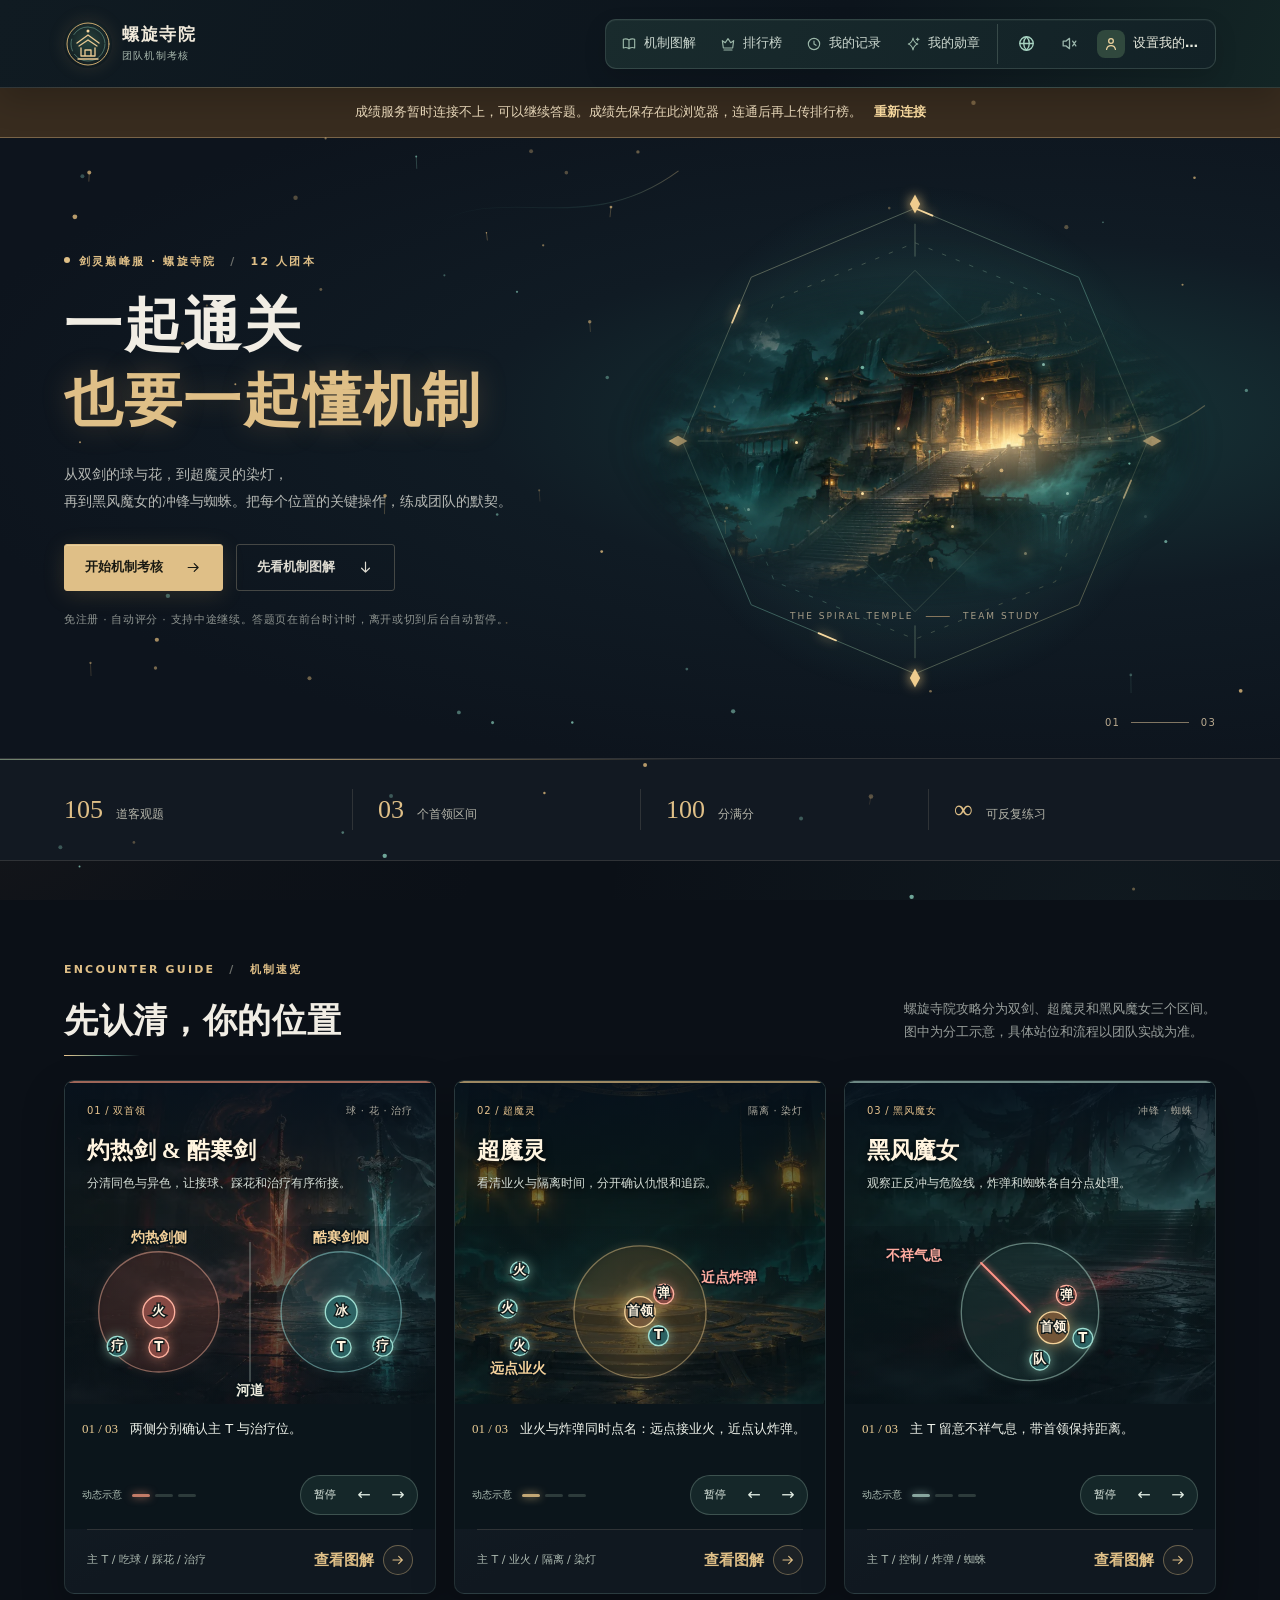
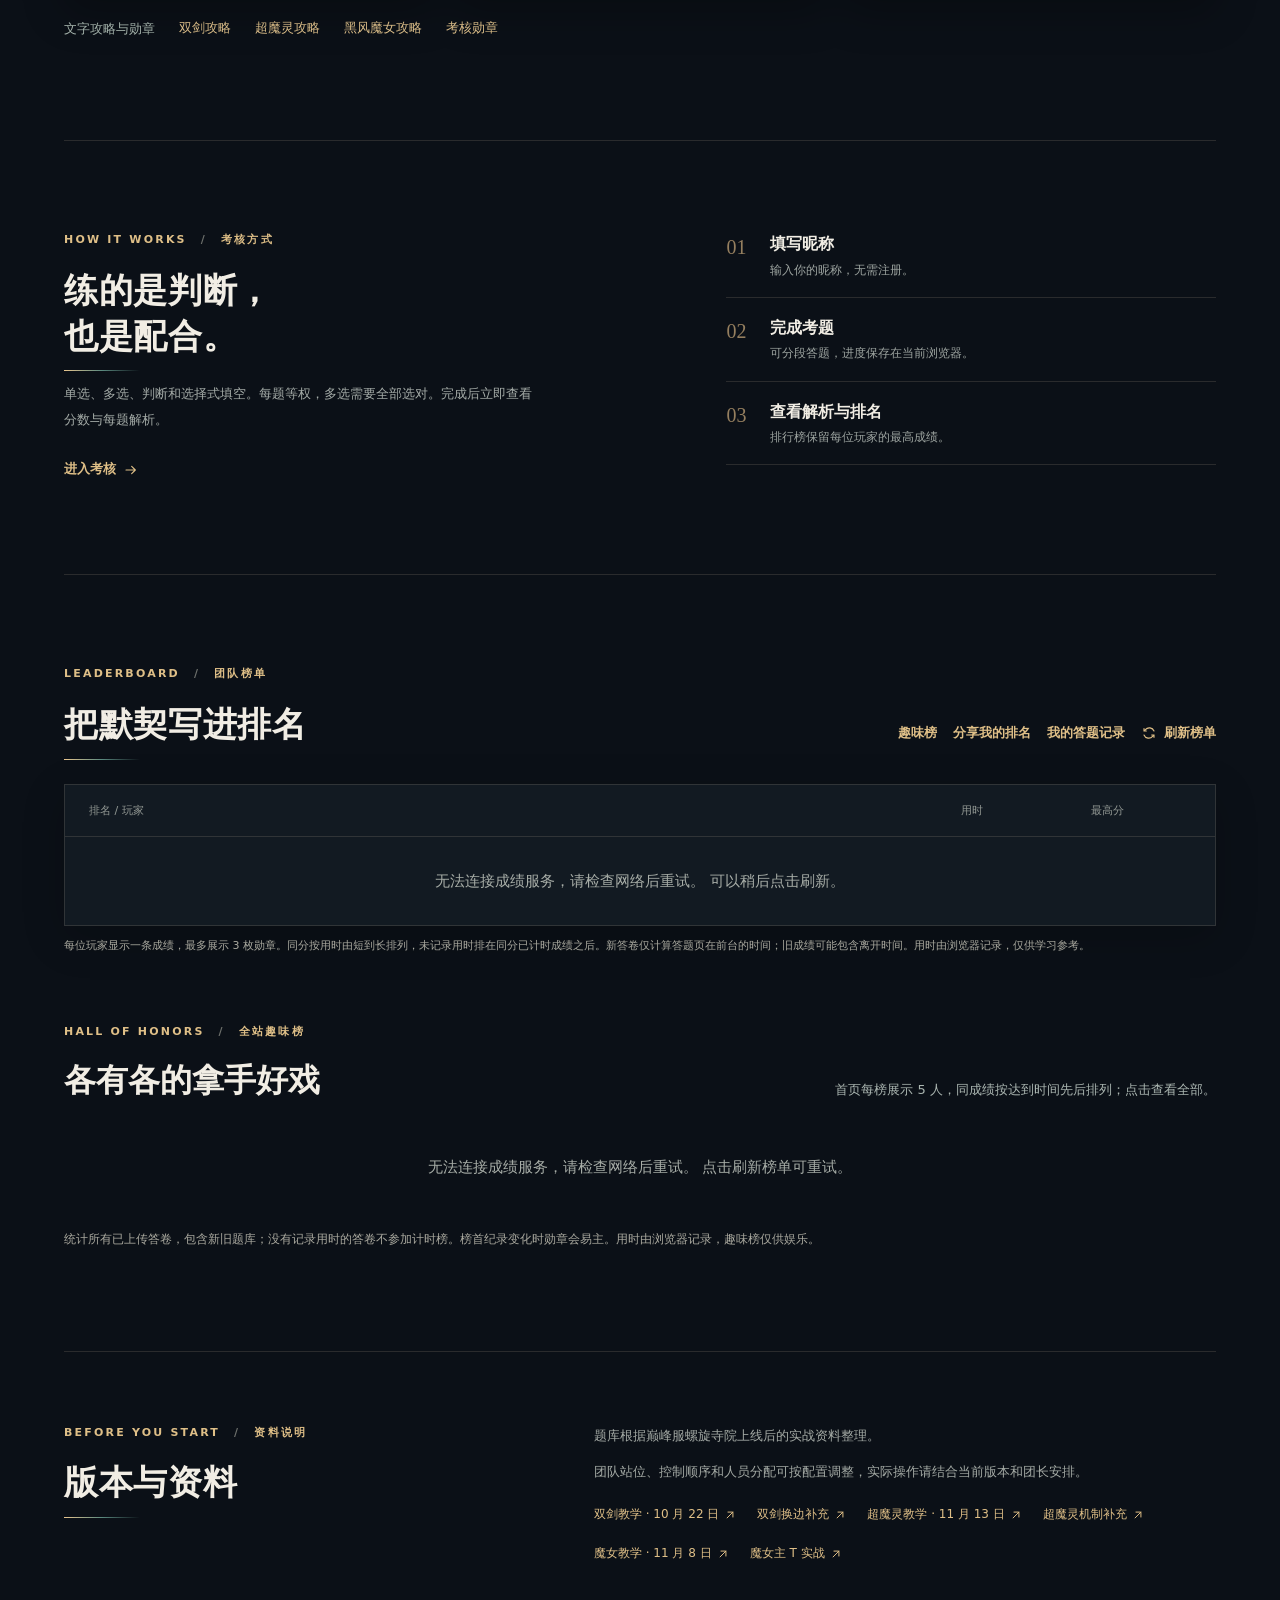
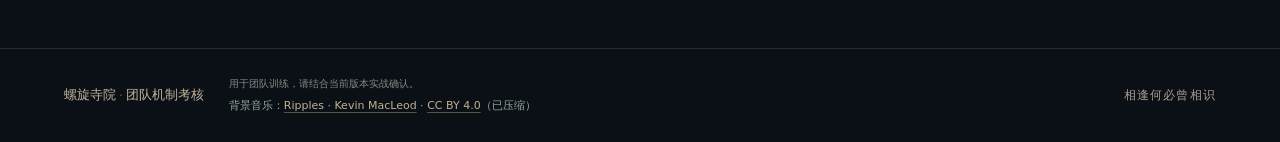
==== index.html @ 47faacf3 "Add protected admin dashboard" ====
<!doctype html>
<html lang="zh-CN">
<head>
  <meta charset="utf-8">
  <meta name="viewport" content="width=device-width, initial-scale=1">
  <meta name="description" content="剑灵巅峰服螺旋寺院攻略与机制考核：查看双剑、超魔灵和黑风魔女图解，练习团本机制并了解勋章。">
  <link rel="canonical" href="https://www.lysue.com/spiral-raid-quiz/">
  <meta property="og:type" content="website">
  <meta property="og:title" content="螺旋寺院攻略与机制考核 · 黑风魔女、超魔灵、双剑">
  <meta property="og:description" content="剑灵巅峰服螺旋寺院机制图解、考核练习、排行榜与勋章。">
  <meta property="og:url" content="https://www.lysue.com/spiral-raid-quiz/">
  <meta property="og:image" content="https://www.lysue.com/spiral-raid-quiz/assets/share-temple-v1.webp">
  <meta property="og:image:alt" content="螺旋寺院夜景">
  <meta name="twitter:card" content="summary_large_image">
  <meta name="theme-color" content="#0b1019">
  <link rel="icon" href="data:image/svg+xml,%3Csvg xmlns='http://www.w3.org/2000/svg' viewBox='0 0 64 64'%3E%3Ccircle cx='32' cy='32' r='30' fill='%230e1b21' stroke='%23d8b67b' stroke-width='2'/%3E%3Ccircle cx='32' cy='32' r='24' fill='none' stroke='%235f9d8d' stroke-width='1'/%3E%3Cpath d='M17 31 32 20 47 31M20 35 32 27 44 35M23 37v9h18v-9M29 46v-7h6v7M18 49h28' fill='none' stroke='%23f0d19a' stroke-width='2.5' stroke-linecap='round' stroke-linejoin='round'/%3E%3Ccircle cx='32' cy='15' r='2' fill='%23f0d19a'/%3E%3C/svg%3E">
  <title>螺旋寺院攻略与机制考核 · 黑风魔女、超魔灵、双剑</title>
  <script type="application/ld+json">{"@context":"https://schema.org","@type":"WebSite","name":"螺旋寺院机制考核","url":"https://www.lysue.com/spiral-raid-quiz/","inLanguage":"zh-CN","description":"剑灵巅峰服螺旋寺院机制图解、考核练习和勋章。"}</script>
  <style>:root{color-scheme:dark;--bg:#0b1017;--panel:#151c24;--panel2:#1a222b;--line:rgba(229,214,181,.14);--gold:#dfbf87;--gold-deep:#bd9762;--text:#f1ede4;--muted:#aaa99f;--teal:#91c6bd;--red:#db8d80;--serif:"Noto Serif SC","Songti SC","SimSun",serif;--sans:system-ui,-apple-system,"Microsoft YaHei",sans-serif}
*{box-sizing:border-box}html{scroll-behavior:smooth}body{margin:0;background:var(--bg);font-family:var(--sans);color:var(--text);line-height:1.6;font-size:15px}body:has(dialog[open]){overflow:hidden}button,input,textarea{font:inherit}button{cursor:pointer}a{color:inherit;text-decoration:none}button:focus-visible,a:focus-visible,input:focus-visible,textarea:focus-visible,summary:focus-visible{outline:2px solid #f4cf8e;outline-offset:4px}.hidden,[hidden]{display:none!important}.site-shell{max-width:1920px;margin:auto}.topbar{height:84px;display:flex;align-items:center;gap:48px;padding:0 max(5.5vw,28px);border-bottom:1px solid var(--line);position:relative;z-index:2;background:#0d131b}.brand{display:inline-flex;align-items:center;gap:12px;white-space:nowrap}.brand-mark{width:39px;height:39px;border:1px solid #b99b68;border-radius:50%;display:grid;place-items:center;font-family:var(--serif);font-size:19px;color:var(--gold)}.brand strong,.brand small{display:block;line-height:1.35}.brand strong{font-family:var(--serif);font-size:15px;letter-spacing:.1em}.brand small{font-size:10px;color:var(--muted);letter-spacing:.14em}.nav-links{display:flex;gap:34px;align-items:center;margin-left:auto;font-size:13px;color:#c4c2b8}.nav-links a,.nav-links button{border:0;background:transparent;color:inherit;padding:8px 0}.nav-links a:hover,.nav-links button:hover{color:var(--gold)}.profile-trigger{border:1px solid var(--line);background:#161d25;color:#e9dfcc;border-radius:3px;padding:8px 13px;display:flex;gap:11px;align-items:center;font-size:12px;white-space:nowrap}
.avatar {
  flex: 0 0 26px;
  height: 26px;
  border-radius: 50%;
  background: #3b372e;
  color: #edd5aa;
  display: grid;
  place-items: center;
}
.hero{min-height:560px;position:relative;overflow:hidden;display:grid;grid-template-columns:1fr 1fr;align-items:center;padding:72px max(8vw,45px) 84px;background:radial-gradient(ellipse at 78% 35%,#222b30 0,transparent 43%),linear-gradient(135deg,#111923,#0c1219 70%)}.hero:before,.hero:after{content:"";position:absolute;border:1px solid rgba(226,195,145,.065);border-radius:50%;width:700px;height:700px;right:-250px;top:-320px;pointer-events:none}.hero:after{width:760px;height:760px;right:-280px;top:-350px}.hero-copy{position:relative;z-index:1;max-width:650px}.eyebrow{margin:0 0 19px;font-size:11px;letter-spacing:.2em;color:var(--gold);font-weight:700}.dot{display:inline-block;width:6px;height:6px;border-radius:50%;background:var(--gold);margin-right:9px;vertical-align:2px}.slash{color:#6d706c;padding:0 8px}.hero h1{font-family:var(--serif);font-weight:600;line-height:1.28;letter-spacing:.03em;font-size:clamp(40px,4.2vw,66px);margin:0 0 23px}.hero h1 em{font-style:normal;color:var(--gold)}.hero-description{color:#b5b8b4;line-height:1.95;font-size:14px;margin:0}.hero-actions,.result-actions{display:flex;align-items:center;gap:13px;margin-top:29px;flex-wrap:wrap}.btn{border-radius:3px;min-height:47px;padding:0 20px;display:inline-flex;align-items:center;justify-content:center;gap:22px;font-weight:650;font-size:13px;border:1px solid transparent;transition:transform .18s,background .18s,border-color .18s}.btn:hover{transform:translateY(-2px)}.btn-primary{background:var(--gold);color:#191912;border-color:var(--gold)}.btn-primary:hover{background:#edd1a0}.btn-secondary{color:var(--gold);background:#262820;border:1px solid rgba(223,191,135,.38)}.btn-ghost{color:#dedbd1;background:transparent;border:1px solid rgba(229,214,181,.25)}.btn-ghost:hover{border-color:var(--gold)}.hero-note{color:#8d938f;font-size:11px;letter-spacing:.06em;margin:20px 0 0}.hero-art{position:relative;justify-self:center;width:min(100%,520px);z-index:1}.hero-art svg{width:100%;height:auto;display:block}.art-caption{position:absolute;bottom:4%;left:14%;font-size:9px;letter-spacing:.22em;color:#a59c87}.art-caption i{display:inline-block;width:24px;border-top:1px solid #86765d;vertical-align:middle;margin:0 8px}.hero-index{position:absolute;bottom:27px;right:max(8vw,45px);font-size:10px;color:#baaa90;letter-spacing:.12em}.hero-index span{display:inline-block;width:58px;border-top:1px solid #817663;margin:0 7px 3px}.overview{display:grid;grid-template-columns:repeat(4,1fr);padding:30px max(8vw,45px);border-block:1px solid var(--line);background:#121922}.overview>div{display:flex;gap:13px;align-items:baseline;padding:0 25px;border-left:1px solid var(--line)}.overview>div:first-child{border:0;padding-left:0}.overview strong{font-family:Georgia,serif;color:var(--gold);font-size:26px;font-weight:400}.overview span{font-size:12px;color:#b4b4a9}.section{padding:100px max(8vw,45px);max-width:1650px;margin:auto}.section-heading{display:flex;justify-content:space-between;align-items:end;gap:25px;margin-bottom:36px}.section-heading h2,.how-copy h2,.sources-section h2,.review-head h2{font:600 clamp(28px,2.8vw,41px)/1.35 var(--serif);margin:0;letter-spacing:.02em}.section-heading>p{color:#999f9c;font-size:13px;line-height:1.8;margin:0}.guide-grid{display:grid;grid-template-columns:repeat(3,minmax(0,1fr));gap:16px}.guide-card{border:1px solid var(--line);background:linear-gradient(145deg,#1a232b,#111820);padding:22px 23px 0;position:relative;overflow:hidden}.guide-card:before{content:"";position:absolute;top:0;left:0;right:0;height:2px;background:var(--accent,#bd9970);opacity:.8}.twins{--accent:#c27b67}.spirit{--accent:#c2a775}.witch{--accent:#88a69e}.card-top{display:flex;justify-content:space-between;font-size:10px;letter-spacing:.08em;color:#aba99e}.guide-card h3{font:600 23px/1.35 var(--serif);margin:22px 0 10px}.guide-card p{color:#a8aeaa;font-size:12px;margin:0;min-height:40px;line-height:1.75}.diagram{width:100%;height:auto;margin:12px 0 0;display:block}.card-footer{border-top:1px solid var(--line);padding:14px 0;display:flex;justify-content:space-between;color:#bcb8aa;font-size:11px}.card-footer span:last-child{color:var(--gold);font-size:15px}.how-section{border-top:1px solid var(--line);display:grid;grid-template-columns:1fr 1fr;gap:15%;padding-top:90px;padding-bottom:90px}.how-copy>p:not(.eyebrow){color:#a4aba7;font-size:13px;line-height:2;max-width:470px;margin:22px 0}.text-action,.link-button,.back-button{background:transparent;border:0;padding:4px 0;color:var(--gold);font-size:13px;font-weight:600}.text-action span{padding-left:16px}.steps>div{display:flex;gap:24px;padding:17px 0;border-bottom:1px solid var(--line)}.steps>div:first-child{padding-top:0}.steps>div>span{font-family:Georgia,serif;font-size:20px;color:#957f5f}.steps strong{font-family:var(--serif);font-size:16px}.steps p{margin:4px 0 0;color:#9da4a0;font-size:12px}.ranking-section{border-top:1px solid var(--line);padding-top:90px}.leaderboard-wrap{border:1px solid var(--line);background:#121a22}.leaderboard-header,.ranking-row{display:grid;grid-template-columns:minmax(0,1fr) 110px 105px 100px;align-items:center;gap:15px;padding:17px 24px}.leaderboard-header{font-size:11px;color:#939994;border-bottom:1px solid var(--line)}.ranking-row{border-bottom:1px solid rgba(229,214,181,.07);font-size:13px}.ranking-row:last-child{border:0}.ranking-player{min-width:0;display:flex;align-items:center;gap:14px}.rank-number{font:18px Georgia,serif;color:var(--gold);width:26px}.player-text{min-width:0}.player-text strong,.player-text small{display:block;white-space:nowrap;overflow:hidden;text-overflow:ellipsis}.player-text small{color:#8f9692;font-size:11px}.ranking-score{font:20px Georgia,serif;color:var(--gold)}.ranking-foot{font-size:11px}.empty-state{color:#a7ada7;text-align:center;padding:32px 20px;margin:0}.muted{color:var(--muted)}.small{font-size:11px}.sources-section{display:grid;grid-template-columns:1fr 1.5fr;gap:10%;border-top:1px solid var(--line);padding-top:72px;padding-bottom:85px}.sources-section p:not(.eyebrow){color:#a4aaa5;font-size:12px;line-height:1.9;margin:0 0 12px}.source-links{display:flex;gap:20px;flex-wrap:wrap;color:var(--gold);font-size:12px;margin-top:20px}.source-links a:hover{text-decoration:underline}footer{border-top:1px solid var(--line);padding:27px max(8vw,45px);display:flex;align-items:center;gap:25px;color:#818a85;font-size:10px}footer p{margin:0}footer>span{margin-left:auto;letter-spacing:.15em}.footer-brand{font-family:var(--serif);font-size:13px;color:#c1b299;white-space:nowrap}.footer-brand span{color:#675e50}
.exam-view,.result-view{max-width:1500px;margin:auto;min-height:75vh}.exam-top{display:flex;justify-content:space-between;align-items:center;gap:16px;padding:28px max(5vw,28px);border-bottom:1px solid var(--line)}.exam-meta{display:flex;gap:18px;align-items:center;font-size:12px;color:#a8ada7}.exam-meta strong{color:var(--gold);font-weight:500}.exam-layout{display:grid;grid-template-columns:250px minmax(0,1fr);gap:60px;padding:55px max(6vw,30px) 100px}.exam-sidebar h2{font:600 22px var(--serif);margin:0}.progress-number{margin:28px 0 8px}.progress-number strong{font:40px Georgia,serif;color:var(--gold)}.progress-number span{color:#929995;font-size:14px}.progress-track{height:4px;background:#313a3a}.progress-track div{height:100%;width:0;background:var(--gold);transition:width .2s}.section-list{margin:30px 0}.section-button{width:100%;display:flex;align-items:center;justify-content:space-between;text-align:left;color:#aeb2aa;background:transparent;border:0;border-top:1px solid var(--line);padding:14px 0;font-size:12px}.section-button.active{color:var(--gold)}.sidebar-submit{width:100%}.question-area{min-width:0}.question-bar{display:flex;justify-content:space-between;color:#a9ad9f;font-size:11px;letter-spacing:.1em;margin:3px 0 18px}.question-card{background:linear-gradient(145deg,#18212a,#141b23);border:1px solid var(--line);padding:36px 40px}.question-label{display:flex;gap:8px}.question-label span{padding:4px 9px;border:1px solid #756b54;color:#e3c99e;font-size:10px}.question-label span+span{border-color:#414d4a;color:#a6b9af}.question-card h2{font:600 clamp(21px,2vw,27px)/1.55 var(--serif);margin:22px 0 8px}.question-help{margin:0 0 24px;color:#a4aaa4;font-size:12px}.options{display:grid;gap:10px}.option{border:1px solid rgba(230,217,191,.14);background:#141b22;display:flex;align-items:center;gap:14px;padding:14px 16px;cursor:pointer;min-height:55px;transition:border-color .15s,background .15s}.option:hover{border-color:#9c8a69}.option.selected{border-color:#d6b77f;background:#292a25}.option input{accent-color:#d7b983;width:16px;height:16px;margin:0;flex:none}.option-letter{font:14px Georgia,serif;color:#d6bd91;min-width:18px}.option-text{font-size:13px;line-height:1.6}.question-controls{display:flex;justify-content:space-between;gap:12px;margin-top:30px}.question-controls button:disabled{opacity:.35;cursor:not-allowed;transform:none}.navigator-title{display:flex;justify-content:space-between;margin:32px 0 12px;color:#d4c7ae;font-size:12px}.question-nav{display:grid;grid-template-columns:repeat(auto-fill,minmax(36px,1fr));gap:7px}.nav-number{min-height:36px;border:1px solid #343c3b;background:#141b22;color:#9fa7a1;font-size:11px}.nav-number.answered{border-color:#728b7f;color:#c2d3c8;background:#22322d}.nav-number.current{border-color:var(--gold);color:var(--gold)}.result-view{padding:65px max(7vw,35px) 90px}.result-head{text-align:center;max-width:700px;margin:0 auto 70px}.result-head h2{font:600 clamp(30px,3vw,42px) var(--serif);margin:0}.score-display{margin:20px 0 0;color:var(--gold)}.score-display strong{font:80px Georgia,serif;font-weight:400}.score-display span{font-size:15px}.result-actions{justify-content:center}.sync-status{font-size:12px;color:#a7c5b5}.sync-status.error{color:#e8a79c}.review-head{display:flex;justify-content:space-between;align-items:end;gap:20px;margin-bottom:25px}.review-list{display:grid;gap:12px}.review-card{background:#151d25;border:1px solid var(--line);padding:20px 24px}.review-card h3{font:600 16px/1.6 var(--serif);margin:0 0 10px}.review-meta{font-size:11px;color:var(--gold);margin-bottom:8px}.review-card p{font-size:12px;color:#c0c5be;margin:6px 0;line-height:1.8}.review-card .explanation{color:#a6b4ab}.review-card.wrong{border-left:3px solid #c7796f}.review-card.correct{border-left:3px solid #82aa97}
dialog{width:min(92vw,520px);max-height:90vh;overflow:auto;border:1px solid #71634e;padding:28px;background:#171f27;color:var(--text);box-shadow:0 24px 80px #0009}dialog::backdrop{background:#05080bc9}.dialog-top{display:flex;align-items:start;justify-content:space-between}.dialog-top .eyebrow{margin:0 0 9px}.dialog-top h2{font:600 26px var(--serif);margin:0}.close-button{border:0;background:transparent;color:#d9d4c9;font-size:26px;line-height:1}.profile-note{font-size:11px;color:#a7aea8;line-height:1.8}dialog form>p.muted{font-size:12px}dialog label{display:block;font-size:12px;color:#d8d0c0;font-weight:600;margin-top:18px}input:not([type=radio]):not([type=checkbox]),textarea{display:block;width:100%;margin-top:8px;background:#0d151d;color:#f1ede4;border:1px solid #49514b;border-radius:2px;padding:12px;outline:0}input:focus,textarea:focus{border-color:var(--gold)!important}.recovery{border-top:1px solid var(--line);padding-top:13px;margin-top:18px;font-size:12px}.recovery summary{cursor:pointer;color:#dcc59e}.recovery-row{display:flex;gap:8px;flex-wrap:wrap}.btn.compact{min-height:36px;padding:0 11px;font-size:11px}.dialog-actions{display:flex;gap:10px;margin-top:14px}.error-text{color:#efaaa1;font-size:12px;min-height:1em;margin:10px 0}.subtle-delete{border:0;background:transparent;color:#b9948c;font-size:11px;text-decoration:underline;margin-top:18px;padding:0}.toast{position:fixed;z-index:5;bottom:25px;left:50%;transform:translateX(-50%) translateY(10px);background:#dfc493;color:#201c14;padding:10px 18px;opacity:0;pointer-events:none;transition:.2s;border-radius:3px;font-size:12px}.toast.show{opacity:1;transform:translateX(-50%) translateY(0)}
@media(max-width:900px){.topbar{gap:20px}.hero{grid-template-columns:1.05fr .95fr;min-height:500px;padding-inline:5vw}.section{padding-inline:5vw}.overview{padding-inline:5vw}.guide-grid{gap:10px}.guide-card{padding-inline:15px}.guide-card h3{font-size:19px}.how-section{gap:8%}.exam-layout{gap:30px;grid-template-columns:200px 1fr}}
@media(max-width:680px){.topbar{height:68px;padding:0 18px}.brand-mark{width:34px;height:34px;font-size:16px}.brand strong{font-size:13px}.brand small{font-size:9px}.nav-links{display:none}.profile-trigger{margin-left:auto;padding:6px 8px;font-size:11px}.profile-trigger>span:last-child{display:none}.hero{display:flex;flex-direction:column;align-items:start;min-height:0;padding:65px 22px 38px}.hero h1{font-size:38px}.hero-description{font-size:13px}.desktop-only{display:none}.hero-art{align-self:center;margin:10px 0 -10px;width:min(90%,390px)}.hero-index{right:24px;bottom:18px}.overview{grid-template-columns:repeat(2,1fr);row-gap:22px;padding:26px 22px}.overview>div{padding:0 0 0 18px}.overview>div:nth-child(3){border:0;padding-left:0}.overview strong{font-size:24px}.section{padding:70px 22px}.section-heading{display:block}.section-heading>p{margin-top:14px}.guide-grid{grid-template-columns:1fr;gap:14px}.guide-card{padding:22px 22px 0}.guide-card h3{font-size:22px}.diagram{max-height:180px}.how-section{grid-template-columns:1fr;gap:35px}.sources-section{grid-template-columns:1fr;gap:25px}.leaderboard-header,.ranking-row{grid-template-columns:minmax(0,1fr) 58px 65px 55px;padding:15px 13px;gap:6px}.ranking-score{font-size:17px}.rank-number{width:20px}.ranking-player{gap:8px}footer{padding:24px 22px;display:block}footer p{margin:8px 0}footer>span{display:none}.exam-top{padding:20px;flex-wrap:wrap}.exam-meta{order:3;width:100%;justify-content:space-between}.exam-layout{display:block;padding:28px 18px 70px}.exam-sidebar h2{font-size:18px}.exam-sidebar .eyebrow{margin-bottom:9px}.progress-number{margin:10px 0 6px}.progress-number strong{font-size:30px}.section-list{display:flex;gap:8px;margin:15px 0}.section-button{border:1px solid var(--line);padding:9px;font-size:11px;display:block}.section-button span{display:block}.sidebar-submit{margin-bottom:25px}.question-card{padding:25px 18px}.question-card h2{font-size:20px}.question-bar{margin-bottom:12px}.option{padding:12px}.result-view{padding:50px 20px 70px}.score-display strong{font-size:64px}.review-head{align-items:start}.review-card{padding:16px}.nav-number{min-height:34px}.profile-trigger #header-profile{max-width:110px;overflow:hidden;text-overflow:ellipsis}}
@media(prefers-reduced-motion:reduce){*,*:before,*:after{scroll-behavior:auto!important;transition:none!important}}

.ranking-actions{display:flex;align-items:center;gap:16px;flex-wrap:wrap}
.transfer-notice{background:#1b2b2b;border-color:#506b60}
#saved-profiles-list{display:grid;gap:8px}
.saved-profile-row{display:flex;align-items:center;justify-content:space-between;gap:12px;color:#d4d6ce}
.saved-profile-row span{overflow-wrap:anywhere}
#transfer-dialog>output.muted{display:block;margin:1em 0;font-size:13px;line-height:1.8}
@media(max-width:680px){.ranking-actions{margin-top:16px;gap:12px}.transfer-notice{flex-wrap:wrap}.player-text strong,.player-text small{white-space:normal;overflow-wrap:anywhere}}
.question-label{flex-wrap:wrap}.question-label a{padding:4px 9px;border:1px solid #414d4a;color:#a6b9af;font-size:10px}.question-label a:hover,.review-meta a:hover{color:#f4cf8e;text-decoration:underline}
.draft-update-notice { display: block; margin: 1.5rem 0 0; padding: .9rem 1.1rem; color: #eed29f; background: #382c1d; border: 1px solid #856b46; line-height: 1.6; }
.draft-update-notice[hidden] { display: none; }

.guide-view,
.history-view {
  width: min(100%, 1230px);
  margin: 0 auto;
  padding: 52px clamp(18px, 5vw, 62px) 90px;
}
.connection-notice {
  display: flex;
  align-items: center;
  justify-content: center;
  gap: 12px;
  padding: 10px 20px;
  background: #382c1f;
  border-bottom: 1px solid #796448;
  color: #f0dfc0;
  font-size: 13px;
}
.connection-notice button { flex-shrink: 0; color: #ffe0a4; }

.guide-view h1,
.history-view h1 {
  margin: 19px 0 14px;
  font: 600 clamp(32px, 4.5vw, 54px)/1.22 var(--serif);
  color: var(--text);
}
.guide-view h1:focus,
.guide-stage h2:focus,
.history-view h1:focus { outline: none; }

.guide-intro { max-width: 780px; margin: 0 0 23px; color: var(--muted); }
.guide-chapters,
.guide-timeline,
.ranking-actions { display: flex; flex-wrap: wrap; gap: 9px 16px; }
.guide-chapters { padding-bottom: 20px; border-bottom: 1px solid var(--line); }
.guide-chapters a,
.guide-timeline button {
  display: inline-flex;
  align-items: center;
  min-height: 40px;
  padding: 8px 12px;
  border: 1px solid var(--line);
  border-radius: 3px;
  background: #151d25;
  color: #d5d4c9;
  font-size: 13px;
  transition: color .2s ease, border-color .2s ease, background .2s ease, transform .2s ease;
}
.guide-chapters a[aria-current],
.guide-chapters a:hover,
.guide-timeline button:hover { border-color: var(--gold); color: var(--gold); }
.guide-timeline { margin: 20px 0 25px; }
.guide-stage {
  padding: clamp(16px, 3.2vw, 34px);
  margin-bottom: 18px;
  border: 1px solid var(--line);
  border-top-color: #7b684d;
  background: #121a23;
  scroll-margin-top: 16px;
  transition: border-color .22s ease, box-shadow .22s ease;
}
.guide-stage > .eyebrow { margin-bottom: 9px; letter-spacing: .06em; }
.guide-stage h2 { margin: 0 0 16px; font: 600 clamp(20px, 2.9vw, 30px)/1.38 var(--serif); }
.stage-layout { display: grid; grid-template-columns: minmax(0, 1.1fr) minmax(0, 1fr); gap: 20px; align-items: start; }
.stage-roles { margin: 0; }
.stage-roles > div { padding: 0 0 9px; margin-bottom: 9px; border-bottom: 1px solid var(--line); }
.stage-roles > div:last-child { margin-bottom: 0; border: 0; }
.stage-roles dt { font-weight: 700; color: var(--gold); }
.stage-roles dd { margin: 3px 0 0; font-size: 14px; color: #d0d5d0; }
.stage-check { margin: 14px 0 0; padding: 10px 13px; border-left: 3px solid #9f8258; background: #231f1c; color: #e2cda8; font-size: 13px; }
.guard-notes { margin: 0 0 20px; }
.guard-notes[hidden] { display: none; }
.guard-card { border: 1px solid #736650; border-radius: 12px; background: linear-gradient(115deg, #292a28, #142129 70%); overflow: hidden; }
.guard-card > summary { display: flex; align-items: center; gap: 18px; padding: 18px 22px; cursor: pointer; list-style: none; }
.guard-card > summary::-webkit-details-marker { display: none; }
.guard-card > summary span { display: grid; gap: 5px; flex: 1; min-width: 0; }
.guard-card > summary small { color: #d4b47a; font-size: 11px; letter-spacing: .09em; }
.guard-card > summary strong { color: #f1e6d2; font: 600 18px/1.4 var(--serif); }
.guard-card > summary b { color: #dfc58f; font-size: 22px; font-weight: 400; transition: transform .2s; }
.guard-card[open] > summary b { transform: rotate(45deg); }
.guard-encounter + .guard-encounter { margin: 0 22px; padding-top: 22px; border-top: 1px solid #40504e; }
.guard-encounter + .guard-encounter .guard-content { padding-inline: 0; }
.guard-encounter-heading { display: flex; gap: 12px; align-items: center; padding: 0 22px 16px; }
.guard-encounter + .guard-encounter .guard-encounter-heading { padding-inline: 0; }
.guard-encounter-heading > span { color: #e4c48b; font: 600 17px/1 var(--serif); }
.guard-encounter-heading small { color: #9eb6aa; font-size: 12px; }
.guard-encounter-heading h3 { margin: 2px 0 0; color: #f1e6d2; font-size: 17px; }
.guard-content { display: grid; grid-template-columns: minmax(0, 1fr) minmax(0, 1fr); gap: 26px; padding: 0 22px 24px; align-items: center; }
.guard-figure { margin: 0; padding: 10px 12px; border-radius: 9px; background: radial-gradient(ellipse at 50% 48%, #254348, #101c23 70%); }
.guard-figure svg { display: block; width: 100%; max-height: 250px; }
.guard-figure text { fill: #f6ede0; font-size: 16px; font-weight: 700; }
.guard-figure .guard-label { fill: #d8c29e; font-size: 12px; font-weight: 400; }
.guard-figure figcaption { color: #a5bab0; font-size: 12px; line-height: 1.6; text-align: center; }
.guard-arena { fill: #142931; stroke: #64877e; stroke-width: 1.5; }
.guard-danger { fill: #dc655a; fill-opacity: .19; stroke: #f18b7e; stroke-opacity: .75; stroke-width: 2; animation: guard-warning 3s ease-in-out infinite; }
.guard-danger-two { animation-delay: -.9s; }
.guard-tether { fill: none; stroke: #85dfdd; stroke-width: 3; stroke-dasharray: 6 5; }
.guard-enemy { fill: #905149; stroke: #ffb7a0; stroke-width: 2; }
.guard-player { fill: #387b79; stroke: #b6f0df; stroke-width: 2; }
.guard-ally { fill: #719e93; stroke: #cae8d8; }
.guard-add { fill: #3d5a58; stroke: #a2d6c7; stroke-width: 2; }
.guard-add-pulse { animation: guard-add-pulse 4s ease-in-out infinite; transform-origin: 164px 151px; }
.guard-route { fill: none; stroke: #88b9a8; stroke-width: 2; stroke-dasharray: 4 5; opacity: .75; }
.guard-run-path { fill: none; stroke: #c6dbc8; stroke-width: 2; stroke-linecap: round; stroke-linejoin: round; opacity: .85; }
.guard-curse-line { stroke: #f2b36b; stroke-width: 3; stroke-dasharray: 7 5; transform-origin: 240px 122px; animation: guard-tether-out 5s ease-in-out infinite; }
.guard-runner { animation: guard-run-out 5s ease-in-out infinite; }
.guard-gold { fill: #816141; stroke: #f6d69a; }
.guard-silver { fill: #506c70; stroke: #c7e7df; }
.guard-telegraph { fill: #dc655a; fill-opacity: .14; stroke: #f18b7e; stroke-opacity: .7; stroke-width: 1.5; animation: guard-warning 3s ease-in-out infinite; }
.guard-flame { fill: #db644b; fill-opacity: .1; animation: guard-warning 3s ease-in-out infinite; }
.guard-jumper { animation: guard-jump-in 5s ease-in-out infinite; }
.guard-center-blast { transform-origin: 240px 120px; animation: guard-center-cast 5s ease-in-out infinite; }
.guard-figure .guard-flame-label { fill: #f1a78e; }
.guard-assignment { fill: none; stroke: #85dfc9; stroke-width: 2; stroke-dasharray: 4 4; animation: guard-assignment 2s linear infinite; }
.guard-next { fill: none; stroke: #c5ad7f; stroke-width: 1.5; opacity: .8; }
.guard-copy { display: grid; gap: 18px; }
.guard-point { display: grid; grid-template-columns: 31px minmax(0, 1fr); gap: 12px; align-items: start; }
.guard-point-number { display: grid; place-items: center; width: 30px; height: 30px; border: 1px solid #6d6953; border-radius: 50%; background: #272e2b; color: #e4c48b; font: 600 11px/1 var(--serif); }
.guard-point h3 { color: #f0e5d1; font-size: 15px; line-height: 1.5; margin: 0 0 4px; }
.guard-point p { color: #cad6ce; line-height: 1.75; margin: 0; }
.guard-point-danger .guard-point-number { border-color: #916e5c; background: #382b29; color: #f1b4a0; }
@keyframes guard-warning { 50% { fill-opacity: .32; stroke-opacity: 1; } }
@keyframes guard-assignment { to { stroke-dashoffset: -16; } }
@keyframes guard-add-pulse { 0%, 35%, 100% { opacity: 1; transform: scale(1); } 55%, 72% { opacity: .35; transform: scale(.72); } }
@keyframes guard-run-out { 0%, 20% { transform: translateX(0); } 60%, 75% { transform: translateX(44px); } 95%, 100% { transform: translateX(0); } }
@keyframes guard-tether-out { 0%, 20% { transform: scaleX(1); opacity: 1; } 57% { transform: scaleX(1.56); opacity: 1; } 65%, 76% { transform: scaleX(1.56); opacity: 0; } 95%, 100% { transform: scaleX(1); opacity: 1; } }
@keyframes guard-jump-in { 0%, 20% { transform: translateY(-60px); } 40%, 75% { transform: translateY(0); } 95%, 100% { transform: translateY(-60px); } }
@keyframes guard-center-cast { 0%, 35%, 95%, 100% { transform: scale(.25); opacity: .15; } 55%, 72% { transform: scale(1); opacity: 1; } }
@media (max-width: 700px) {
  .guard-content { grid-template-columns: 1fr; gap: 16px; padding: 0 16px 18px; }
  .guard-encounter + .guard-encounter { margin-inline: 16px; padding-top: 18px; }
  .guard-encounter-heading { padding: 0 16px 14px; }
  .guard-card > summary { position: relative; flex-wrap: wrap; gap: 5px; padding: 16px 44px 16px 16px; }
  .guard-card > summary span { flex-basis: 100%; }
  .guard-card > summary strong { font-size: 16px; }
  .guard-card > summary b { position: absolute; right: 18px; top: 16px; }
  .guard-figure text { font-size: 20px; }
  .guard-figure .guard-label { font-size: 18px; }
  .guard-figure .guard-group { font-size: 15px; }
}
@media (prefers-reduced-motion: reduce) { .guard-danger, .guard-telegraph, .guard-flame, .guard-assignment, .guard-add-pulse, .guard-curse-line, .guard-runner, .guard-jumper { animation: none; } }

.raid-diagram {
  margin: 0;
  overflow: hidden;
  border: 1px solid #40545a;
  border-radius: 4px;
  background: radial-gradient(ellipse at 50% 42%, #1b3139, #0b151e 82%);
}
.raid-diagram svg { display: block; width: 100%; height: auto; }
.raid-diagram figcaption { display: grid; gap: 9px; padding: 9px 12px; border-top: 1px solid #36444c; font-size: 12px; line-height: 1.6; color: #bbcac8; }
.raid-diagram text { fill: #e3e2d8; font: 17px var(--sans); text-anchor: middle; paint-order: stroke; stroke: #101b22; stroke-width: 3px; stroke-linejoin: round; }
.raid-diagram .map-token { font-size: 15px; font-weight: bold; stroke-width: 2px; }
.raid-diagram .map-soft { fill: #b8ccca; }
.raid-diagram .map-gold-text { fill: #f6d49b; }
.map-field { fill: #1c3039; fill-opacity: .76; stroke: #6c8988; stroke-width: 1.4; }
.map-boss { fill: #655039; stroke: #efd09b; stroke-width: 1.7; }
.map-ally { fill: #28595c; stroke: #94d6d0; stroke-width: 1.7; }
.map-hazard { fill: #7a4140; stroke: #ffac99; stroke-width: 1.7; }
.map-lamp { fill: #6c582a; stroke: #ffe4a3; stroke-width: 1.7; }
.map-rule, .map-grid, .map-red-grid, .map-ally-line, .map-red-line, .map-gold-line { fill: none; }
.map-rule { stroke: #93a7a6; stroke-width: 1.4; }
.map-grid { stroke: #7c9698; stroke-dasharray: 5 5; }
.map-red-grid { stroke: #df8279; stroke-dasharray: 5 5; }
.map-ally-line { stroke: #8ddbd0; stroke-width: 2.5; }
.map-red-line { stroke: #ff9386; stroke-width: 3; }
.map-gold-line { stroke: #f2cc8a; stroke-width: 2.5; }
.map-scan { fill: #6e4a2c; fill-opacity: .85; stroke: #d3a374; stroke-dasharray: 5 4; }
#question-diagram, .review-card .raid-diagram { max-width: 530px; margin: 0 0 17px; }

.history-view { max-width: 920px; }
.history-summary { display: grid; grid-template-columns: repeat(2, minmax(0, 1fr)); gap: 12px; margin: 21px 0; }
.history-summary > div { min-width: 0; padding: 15px 18px; border: 1px solid var(--line); background: #18212a; }
.history-summary span { display: block; font-size: 12px; color: #aab3b0; }
.history-summary strong { display: block; margin-top: 4px; font-size: clamp(20px, 3vw, 30px); color: var(--gold); }
.history-toolbar { display: flex; align-items: baseline; justify-content: space-between; gap: 18px; }
.history-toolbar p { font-size: 13px; }
.history-toolbar button { flex-shrink: 0; }
.history-list { margin: 0 0 20px; padding: 0; list-style: none; }
.history-list li { display: flex; align-items: center; justify-content: space-between; gap: 12px; padding: 14px; border-top: 1px solid var(--line); }
.history-list li strong { color: var(--gold); font-size: 18px; flex-shrink: 0; }
.history-list li small { display: block; color: #aeb7b4; }
.history-list li:last-child { border-bottom: 1px solid var(--line); }
.history-list:empty { margin-bottom: 0; }

@media (max-width: 760px) {
  .connection-notice { align-items: flex-start; justify-content: space-between; font-size: 12px; }
  .stage-layout { grid-template-columns: 1fr; gap: 15px; }
  .guide-timeline { gap: 7px; }
  .guide-timeline button { font-size: 12px; }
  .guide-view, .history-view { padding-top: 36px; }
  .stage-roles dd { font-size: 13px; }
  .ranking-actions { margin-top: 8px; }
}

/* A single icon language for navigation and actions. */
.icon-library { position: absolute; width: 0; height: 0; overflow: hidden; }
.icon {
  display: inline-block;
  width: 18px;
  height: 18px;
  flex: none;
  fill: none;
  stroke: currentColor;
  stroke-width: 1.7;
  stroke-linecap: round;
  stroke-linejoin: round;
  vertical-align: middle;
}
.avatar .icon { width: 19px; height: 19px; stroke-width: 1.5; }
.profile-trigger { transition: border-color .18s, background .18s; }
.profile-trigger:hover { border-color: #9b8562; background: #1d252c; }
.btn .icon { width: 17px; height: 17px; }
.icon-action { display: inline-flex; align-items: center; gap: 7px; }
.icon-action .icon { width: 16px; height: 16px; }
.source-links a { display: inline-flex; align-items: center; gap: 4px; }
.source-links .icon { width: 14px; height: 14px; }
.close-button {
  width: 36px;
  height: 36px;
  display: grid;
  place-items: center;
  border: 1px solid transparent;
  border-radius: 50%;
  transition: background .18s, border-color .18s, color .18s;
}
.close-button:hover { color: var(--gold); border-color: var(--line); background: #222a30; }
.close-button .icon { width: 19px; height: 19px; }

.guide-card { border-radius: 3px; transition: transform .25s ease, border-color .25s ease, box-shadow .25s ease; }
.guide-card .diagram {
  border: 1px solid rgba(229,214,181,.07);
  border-radius: 3px;
  background: radial-gradient(ellipse at center, rgba(213,189,140,.055), transparent 75%), rgba(7,13,19,.18);
}
.card-footer { align-items: center; gap: 12px; min-height: 61px; }
.card-roles { min-width: 0; }
.card-footer .card-cta { display: inline-flex; align-items: center; gap: 9px; flex: none; color: var(--gold); font-size: 12px; font-weight: 600; }
.icon-ring {
  display: inline-grid;
  place-items: center;
  flex: none;
  width: 30px;
  height: 30px;
  border: 1px solid rgba(223,191,135,.4);
  border-radius: 50%;
  color: var(--gold);
  background: rgba(223,191,135,.055);
  transition: background .18s, border-color .18s, transform .18s;
}
.icon-ring .icon { width: 16px; height: 16px; }
.card-footer:hover .icon-ring, .back-button:hover .icon-ring {
  background: rgba(223,191,135,.16);
  border-color: var(--gold);
}
.card-footer:hover .icon-ring { transform: translateX(3px); }
.back-button { display: inline-flex; align-items: center; gap: 10px; }
.back-button:hover .icon-ring { transform: translateX(-3px); }

@media (max-width: 680px) {
  .card-footer { gap: 8px; }
  .card-footer .card-cta { gap: 7px; }
}

/* Guide maps: a subtle grid, explicit legend and a larger view for small screens. */
.diagram-top { display: flex; align-items: center; justify-content: space-between; gap: 10px; padding: 9px 12px; border-bottom: 1px solid #36444c; color: #cbb997; font-size: 11px; letter-spacing: .05em; }
.diagram-top > span:before { content: ''; display: inline-block; width: 5px; height: 5px; margin: 0 7px 2px 0; border-radius: 50%; background: #d9ba82; }
.diagram-zoom { display: inline-flex; align-items: center; gap: 4px; padding: 3px 6px; border: 0; border-radius: 3px; background: transparent; color: #e4c696; font-size: 11px; }
.diagram-zoom:hover { background: #283536; }
.diagram-zoom .icon { width: 14px; height: 14px; }
.map-underlay { fill: none; stroke: #a8c1bc; stroke-width: .55; opacity: .11; }
.map-token-ring { fill: none; stroke: #e9f2e8; stroke-width: .8; opacity: .24; }
.map-ally-line, .map-red-line, .map-gold-line { stroke-linecap: round; stroke-linejoin: round; }
.map-grid, .map-red-grid { stroke-width: 1.5; }
.diagram-legend { display: flex; flex-wrap: wrap; gap: 6px 14px; color: #d1d8d1; font-size: 11px; }
.diagram-legend > span { display: inline-flex; align-items: center; gap: 6px; }
.legend-mark { display: inline-block; width: 9px; height: 9px; border-radius: 50%; flex: none; }
.legend-red { background: #e59583; }.legend-teal { background: #8dcac2; }.legend-gold { background: #e5c288; }
.legend-dash, .legend-red-line, .legend-gold-arrow, .legend-teal-arrow, .legend-red-arrow { position: relative; width: 16px; height: 0; border-radius: 0; border-top: 2px solid #e5c288; }
.legend-dash { border-top: 1.5px dashed #9bb6b1; }.legend-red-line { border-color: #ff9386; }
.legend-teal-arrow { border-color: #8ddbd0; color: #8ddbd0; }.legend-red-arrow { border-color: #ff9386; color: #ff9386; }
.legend-gold-arrow:after, .legend-teal-arrow:after, .legend-red-arrow:after { content: ''; position: absolute; right: 0; top: -4px; width: 5px; height: 5px; border-top: 1.5px solid currentColor; border-right: 1.5px solid currentColor; transform: rotate(45deg); }
.legend-gold-arrow { color: #e5c288; }
.diagram-dialog { width: min(96vw, 950px); padding: clamp(16px, 3vw, 26px); }
.diagram-dialog-hint { margin: 10px 0; color: #aab8b2; font-size: 12px; }
.diagram-dialog-content { overflow: auto; overscroll-behavior-x: contain; }
.diagram-dialog-content .raid-diagram { min-width: 560px; }

/* Earned badges remain legible both on the leaderboard and in the collection. */
.badges-view { width: min(100%, 1230px); margin: 0 auto; padding: 52px clamp(18px, 5vw, 62px) 90px; }
.badge-eyebrow { margin: 35px 0 10px; }
.badges-view h1 { margin: 0 0 10px; font: 600 clamp(32px, 4.5vw, 54px)/1.22 var(--serif); }
.badges-view h1:focus { outline: none; }
.badges-intro { max-width: 700px; margin: 0; color: var(--muted); }
.badges-status { display: block; margin: 20px 0 14px; color: #e1c9a0; font-size: 13px; }
.badges-grid { display: grid; grid-template-columns: repeat(3, minmax(0, 1fr)); gap: 14px; }
.repeat-review { margin: 0 0 22px; padding: 0 20px; border: 1px solid #6f7160; border-radius: 12px; background: linear-gradient(115deg, #283535, #14212a 65%); }
.repeat-review[hidden] { display: none; }
.repeat-review > summary { display: flex; justify-content: space-between; align-items: center; gap: 12px; min-height: 62px; color: #f3d59c; font-weight: 700; cursor: pointer; }
.repeat-review > summary::after { content: '⌄'; color: #c4d5cb; transition: transform .2s; }
.repeat-review[open] > summary::after { transform: rotate(180deg); }
.repeat-review > summary strong { margin-left: auto; color: #bbded1; white-space: nowrap; }
.repeat-review > p { margin: 0 0 14px; color: #b6c9c0; font-size: 13px; }
.repeat-review-list { display: grid; gap: 8px; max-height: 440px; overflow-y: auto; padding: 0 0 18px; }
.repeat-review-list details { padding: 13px 15px; border-radius: 8px; background: #0e1a21b8; }
.repeat-review-list summary { color: #edf2e9; line-height: 1.55; cursor: pointer; }
.repeat-review-list summary span { display: inline-block; margin-right: 10px; color: #8dd1bf; font-size: 12px; }
.repeat-review-list p, .repeat-review-list small { margin: 9px 0 0; color: #b8ccc1; line-height: 1.7; }
.repeat-review-list strong { color: #e4c693; }
.badge-card { position: relative; overflow: hidden; min-width: 0; min-height: 167px; display: flex; align-items: flex-start; gap: 15px; padding: 20px 17px; text-align: left; color: var(--text); background: radial-gradient(ellipse at 15% 0%, color-mix(in srgb, var(--badge-color) 14%, transparent), transparent 48%), linear-gradient(145deg, #1c2930, #111923 85%); border: 1px solid #43605c; border-radius: 10px; transition: border-color .18s, background .18s, transform .18s, box-shadow .18s; }
.badge-card.earned:hover { border-color: var(--badge-color); transform: translateY(-2px); box-shadow: 0 8px 25px #0003; }
.badge-card.selected { border: 2px solid #e9c77f; padding: 19px 16px; background: linear-gradient(135deg, #3b3428, #202a2b 60%, #18232a); box-shadow: inset 0 0 22px #e8c27c12, 0 0 0 3px #e7c27415; }
.badge-card.locked { border: 1px dashed #38444a; background: #111a21; cursor: default; }
.tone-gold { --badge-color: #e5c488; }.tone-teal { --badge-color: #93cec4; }.tone-red { --badge-color: #e7a092; }.tone-violet { --badge-color: #c9b8e6; }
.badge-crest { position: relative; isolation: isolate; width: 68px; height: 72px; flex: none; display: grid; place-items: center; color: var(--badge-color); border: 1px solid color-mix(in srgb, var(--badge-color) 80%, #fff); border-radius: 24px 24px 28px 28px; background: radial-gradient(circle at 40% 25%, color-mix(in srgb, var(--badge-color) 42%, transparent), transparent 62%), linear-gradient(145deg, #303440, #101821 78%); box-shadow: inset 0 0 0 4px #111922, inset 0 0 0 5px color-mix(in srgb, var(--badge-color) 45%, transparent), 0 7px 16px #0007; }
.badge-crest .icon { width: 58px; height: 58px; stroke-width: 1.65; filter: drop-shadow(0 2px 5px #000b); }
.badge-info { display: grid; align-content: start; gap: 7px; min-width: 0; }
.badge-title { color: var(--badge-color); font-weight: 750; font-size: 16px; }
.badge-description { color: #cbd2cc; font-size: 12px; line-height: 1.65; }
.badge-state { justify-self: start; display: inline-flex; align-items: center; margin-top: 3px; padding: 3px 9px; border: 1px solid #668f80; border-radius: 999px; color: #bce4d3; background: #234239; font-size: 11px; font-weight: 700; line-height: 1.4; }
.badge-card.selected .badge-state { color: #251d10; border-color: #f2d99f; background: #f1d49a; }
.badge-card.locked .badge-crest { color: #9aa7a6; background: #182127; box-shadow: inset 0 0 0 4px #0a1016aa; }
.badge-card.locked .badge-art { filter: saturate(.55) brightness(.82); }
.badge-card.locked .badge-title { color: #9ba7aa; }
.badge-card.locked .badge-description { color: #9ca8a8; }
.badge-card.locked .badge-state { color: #a8b1b3; border-color: #48565a; background: #263137; }
.badges-actions { position: sticky; top: 0; z-index: 2; display: flex; gap: 10px; flex-wrap: wrap; margin: 0 0 15px; padding: 8px 0; background: rgba(11,16,23,.96); }
.badges-note { margin: 18px 0 0; color: var(--muted); font-size: 12px; line-height: 1.8; }
.rank-badges { display: flex; flex-wrap: wrap; gap: 4px; margin-top: 6px; }
.badge-chip { display: inline-flex; align-items: center; gap: 5px; max-width: 100%; padding: 3px 8px 3px 4px; border: 1px solid color-mix(in srgb, var(--badge-color) 45%, transparent); border-radius: 999px; color: var(--badge-color); background: linear-gradient(120deg, color-mix(in srgb, var(--badge-color) 15%, #16212a), #152029); font-size: 12px; font-weight: 650; line-height: 1.4; white-space: nowrap; transition: background .2s ease, border-color .2s ease; }
.badge-chip-emblem { display: grid; place-items: center; width: 27px; height: 27px; flex: none; border: 1px solid color-mix(in srgb, var(--badge-color) 55%, transparent); border-radius: 50%; background: #10202a; }
.badge-chip .icon { width: 26px; height: 26px; stroke-width: 1.8; }
.result-honors { display: inline-grid; gap: 7px; margin-top: 15px; padding: 13px 18px; border: 1px solid #826b4b; border-radius: 8px; background: #271f1a; text-align: left; }
.result-honors > span { color: #f0d19d; font-size: 13px; font-weight: 700; }
.result-honors > div { display: flex; flex-wrap: wrap; gap: 6px; }
.result-honors small { color: #c9c2b4; }
#profile-badges { margin-left: 16px; }

@media (max-width: 900px) { .badges-grid { grid-template-columns: repeat(2, minmax(0, 1fr)); } }
@media (max-width: 680px) {
  .badges-view { padding-top: 36px; }
  .badges-grid { grid-template-columns: 1fr; }
  .badge-card { min-height: 0; }
  .badge-chip { font-size: 11px; }
  .diagram-dialog { max-height: 90vh; }
}

/* Movement keeps the original route and markers visible, including when animation is off. */
.map-route-glow { fill: none; stroke: #fff5d5; stroke-width: 1.8; stroke-linecap: round; stroke-dasharray: 4 18; opacity: .85; pointer-events: none; }
.guide-card:focus-within { border-color: var(--accent); }
.guide-stage:focus-within { border-color: #ad9167; box-shadow: 0 0 0 2px #d3aa7017; }
.ranking-list .ranking-row { transition: background .2s ease, border-color .2s ease; }
.ranking-row[data-rank="1"] { background: linear-gradient(90deg, #d9b8780d, transparent 65%); }
.ranking-list .rank-number { width: auto; min-width: 30px; height: 30px; padding-inline: 5px; display: grid; place-items: center; border: 1px solid #6b604c; border-radius: 999px; background: #211f1b; font-size: 14px; }
.ranking-row[data-rank="2"] .rank-number { color: #c5d1d2; border-color: #647a7d; background: #1b282b; }
.ranking-row[data-rank="3"] .rank-number { color: #ddb39b; border-color: #86675a; background: #2b211e; }
.badge-card .badge-crest { transition: transform .24s ease, box-shadow .24s ease; }

@media (hover: hover) and (pointer: fine) {
  .guide-card:hover { transform: translateY(-4px); border-color: var(--accent); box-shadow: 0 12px 28px #0004; }
  .guide-timeline button:hover, .guide-chapters a:hover { transform: translateY(-2px); background: #202a2d; }
  .ranking-row:hover { background: #22302e; }
  .badge-card.earned:hover .badge-crest { transform: rotate(-5deg) scale(1.05); box-shadow: inset 0 0 0 4px #0a1016aa, 0 0 18px #e8c27c30; }
  .badge-chip:hover { background: #d9c49b1c; border-color: var(--badge-color); }
}

@media (prefers-reduced-motion: no-preference) {
  .hero-copy > * { animation: motion-arrive .65s backwards; }
  .hero-copy h1 { animation-delay: .07s; }
  .hero-description { animation-delay: .13s; }
  .hero-actions, .hero-note { animation-delay: .2s; }
  .map-route-glow { animation: route-flow 2.8s linear infinite; }
  .ranking-row { animation: motion-arrive .45s backwards; }
  .ranking-row:nth-child(2) { animation-delay: .045s; }
  .ranking-row:nth-child(3) { animation-delay: .09s; }
  .badge-card.badge-enter { animation: motion-arrive .42s backwards; }
  .badge-card.badge-enter:nth-child(3n + 2) { animation-delay: .04s; }
  .badge-card.badge-enter:nth-child(3n) { animation-delay: .08s; }
  .badge-card.badge-change { animation: badge-select .42s ease-out; }
  .result-honors:not([hidden]) { animation: motion-arrive .5s both; }
}
@keyframes motion-arrive { from { opacity: .65; transform: translateY(9px); } to { opacity: 1; transform: translateY(0); } }
@keyframes route-flow { to { stroke-dashoffset: -22; } }
@keyframes badge-select { 0% { transform: scale(.98); } 55% { transform: scale(1.015); } 100% { transform: scale(1); } }

@media (max-width: 680px) {
  .ranking-list .rank-number { min-width: 24px; height: 24px; padding-inline: 4px; font-size: 12px; }
}
@media (prefers-reduced-motion: reduce) {
  .map-route-glow { display: none; }
}

/* Practice controls and a more expressive collection of raid honors. */
.exam-restart { display: flex; justify-content: center; align-items: center; gap: 8px; width: 100%; min-height: 42px; margin-top: 10px; border: 1px solid #58605b; border-radius: 3px; color: #e4d2af; background: #172028; }
.exam-restart:hover, .exam-restart:focus-visible { border-color: #e3c38a; background: #25302f; }
.exam-restart .icon { width: 16px; height: 16px; }
.diagram-motion-note { color: #9eb4b2; font-size: 11px; }
.map-rotating-danger { transform-box: view-box; transform-origin: 50% 50%; }
.map-orb { transform-box: fill-box; transform-origin: center; }

.badge-card:before { content: ''; position: absolute; inset: 0 0 auto; height: 2px; background: linear-gradient(90deg, transparent, var(--badge-color), transparent); opacity: .65; }
.badge-card.locked:before { opacity: .16; }
.badge-crest:before { content: ''; position: absolute; z-index: -1; inset: 9px; border: 1px dashed color-mix(in srgb, var(--badge-color) 60%, transparent); border-radius: 50%; }
.badge-crest:after { content: '✦'; position: absolute; top: -6px; right: -5px; color: var(--badge-color); font-size: 15px; text-shadow: 0 0 10px currentColor; }
.badge-card.locked .badge-crest:after { opacity: .35; }
.badge-card.selected .badge-crest { box-shadow: inset 0 0 0 4px #111922, inset 0 0 0 5px var(--badge-color), 0 0 18px color-mix(in srgb, var(--badge-color) 24%, transparent); }
.badge-card.selected:after { content: '✓'; position: absolute; top: 12px; right: 14px; display: grid; place-items: center; width: 22px; height: 22px; border-radius: 50%; color: #261b0e; background: #f3d18d; font-size: 13px; font-weight: 800; }
.badge-card.selected .badge-info { padding-right: 17px; }
.option:focus-within { border-color: #e3c38a; box-shadow: 0 0 0 2px #e3c38a28; }

@media (prefers-reduced-motion: no-preference) {
  .map-rotating-danger { animation: danger-sweep 16s linear infinite; }
  .map-orb { animation: orb-pulse 2s ease-in-out infinite alternate; }
  .map-orb:nth-of-type(even) { animation-delay: -.7s; }
  .raid-diagram .map-token-ring { animation: token-pulse 2.8s ease-in-out infinite; }
  .badge-card.earned .badge-crest:before { animation: crest-spin 16s linear infinite; }
  .badge-card.earned .badge-crest:after { animation: crest-spark 2s ease-in-out infinite; }
  .badge-card .badge-art { animation: bomb-bob 3.8s ease-in-out infinite; }
  .question-enter { animation: question-arrive .35s ease-out; }
  .question-enter .option { animation: option-arrive .34s backwards; }
  .question-enter .option:nth-child(2) { animation-delay: .035s; }
  .question-enter .option:nth-child(3) { animation-delay: .07s; }
  .question-enter .option:nth-child(4) { animation-delay: .105s; }
  .question-enter .option:nth-child(5) { animation-delay: .14s; }
  .option:hover { transform: translateX(3px); }
}
@keyframes danger-sweep { to { transform: rotate(360deg); } }
@keyframes orb-pulse { from { opacity: .68; filter: brightness(1); } to { opacity: 1; filter: brightness(1.4); } }
@keyframes token-pulse { 0%, 100% { opacity: .5; } 50% { opacity: 1; } }
@keyframes crest-spin { to { transform: rotate(360deg); } }
@keyframes crest-spark { 0%, 100% { opacity: .55; transform: scale(.8); } 50% { opacity: 1; transform: scale(1.18); } }
@keyframes bomb-bob { 0%, 100% { transform: rotate(-3deg); } 50% { transform: rotate(4deg) translateY(-2px); } }

/* Board navigation stays compact even when thousands of players have scores. */
.ranking-pagination { display: flex; flex-wrap: wrap; justify-content: space-between; align-items: center; gap: 14px; padding: 18px 4px 3px; color: #c2cbc7; font-size: 14px; }
.ranking-pagination[hidden] { display: none; }
.ranking-page-controls, .ranking-page-controls form { display: flex; flex-wrap: wrap; align-items: center; gap: 8px; }
.ranking-page-controls button, .ranking-page-controls input { min-height: 38px; border: 1px solid #53635f; border-radius: 5px; color: #f0dcba; background: #142029; }
.ranking-page-controls button { padding: 6px 13px; }
.ranking-page-controls button:hover:not(:disabled) { border-color: #e3c38a; background: #24332f; }
.ranking-page-controls button:disabled { opacity: .42; cursor: default; }
.ranking-page-controls input { width: 66px; padding: 5px 8px; text-align: center; }
.ranking-page-controls label { margin-left: 7px; color: #bfc9c4; }
.map-flow-dot { fill: #fff1bd; stroke: #e4ba7a; stroke-width: 1.5; pointer-events: none; }
.map-wave-ring { fill: none; stroke: #f3d59d; stroke-width: 2; transform-box: fill-box; transform-origin: center; }
.hero-orbit, .hero-ring, .guide-witch-ray { transform-box: view-box; transform-origin: center; }
.guide-orb, .guide-lights circle, .hero-spark, .map-spiderling, .map-lamp { transform-box: fill-box; transform-origin: center; }

@media (prefers-reduced-motion: no-preference) {
  .hero-orbit { animation: hero-orbit-spin 36s linear infinite; }
  .hero-ring { animation: ambient-pulse 5s ease-in-out infinite alternate; }
  .hero-spark { animation: ambient-pulse 3s ease-in-out infinite alternate; }
  .hero-spark:nth-of-type(even) { animation-delay: -1.2s; }
  .guide-orb { animation: guide-orb-pulse 2.4s ease-in-out infinite alternate; }
  .guide-orb:nth-of-type(even) { animation-delay: -1s; }
  .guide-lights circle { animation: guide-orb-pulse 2.8s ease-in-out infinite alternate; }
  .guide-lights circle:nth-child(2n) { animation-delay: -.9s; }
  .guide-lights circle:nth-child(3n) { animation-delay: -1.8s; }
  .guide-witch-ray { transform-origin: 180px 80px; animation: hero-orbit-spin 17s linear infinite; }
  .guide-direction { stroke-dasharray: 5 5; animation: route-flow 2.8s linear infinite; }
  .map-spiderling { animation: guide-orb-pulse 2.1s ease-in-out infinite alternate; }
  .map-lamp { animation: guide-orb-pulse 3s ease-in-out infinite alternate; }
  .map-scan { animation: ambient-pulse 3s ease-in-out infinite alternate; }
  .map-wave-ring { animation: wave-spread 2.6s ease-out infinite; }
  .legend-mark { animation: ambient-pulse 3s ease-in-out infinite alternate; }
  .badge-chip .badge-art { animation: badge-chip-glint 4s ease-in-out infinite; }
}
@media (prefers-reduced-motion: reduce) {
  .map-flow-dot { display: none; }
}
@keyframes hero-orbit-spin { to { transform: rotate(360deg); } }
@keyframes ambient-pulse { from { opacity: .55; } to { opacity: 1; } }
@keyframes guide-orb-pulse { from { opacity: .6; filter: brightness(.9); } to { opacity: 1; filter: brightness(1.35); } }
@keyframes wave-spread { from { opacity: .9; transform: scale(.55); } to { opacity: .08; transform: scale(1.4); } }
@keyframes badge-chip-glint { 0%, 80%, 100% { transform: rotate(0); } 90% { transform: rotate(-9deg) scale(1.05); } }
@keyframes question-arrive { from { opacity: .72; transform: translateY(9px); } to { opacity: 1; transform: translateY(0); } }
@keyframes option-arrive { from { opacity: .5; transform: translateX(-7px); } to { opacity: 1; transform: translateX(0); } }

/* Keep players and their medals readable at every width. */
.ranking-row { grid-template-columns: minmax(0, 1fr) 345px; align-items: center; }
.ranking-stats { display: grid; grid-template-columns: 110px 105px 100px; gap: 15px; align-items: center; min-width: 0; }
.ranking-stat { min-width: 0; display: grid; gap: 3px; }
.ranking-stat small { display: none; }
.ranking-stat b { font-size: inherit; font-weight: 500; white-space: nowrap; }
.ranking-player { align-items: flex-start; }
.ranking-player .rank-number { margin-top: 2px; flex: none; }
.player-text { flex: 1; }
.player-text strong { overflow-wrap: anywhere; }
#ranking-page-form { flex-wrap: nowrap; }
#ranking-page-input { width: 66px; min-width: 66px; min-height: 38px; margin: 0; padding: 5px 8px; border: 1px solid #53635f; border-radius: 5px; color: #f0dcba; background: #142029; text-align: center; }
.rank-badges { gap: 5px; margin-top: 8px; }
.badge-chip { gap: 5px; max-width: 100%; padding: 2px 8px 2px 3px; border-radius: 7px; font-size: 12px; line-height: 1.2; }
.badge-chip-emblem { width: 24px; height: 24px; border: 0; background: transparent; }
.badge-chip .icon { width: 24px; height: 24px; }

/* Separate record boards use the same artwork as the medal collection. */
.honor-heading { display: flex; align-items: end; justify-content: space-between; gap: 20px; margin: 68px 0 22px; }
.honor-heading h3 { font: 600 clamp(24px, 2.5vw, 34px)/1.3 var(--serif); margin: 0; }
.honor-heading > p { color: #abb6b1; margin: 0; font-size: 13px; }
.honor-boards { display: grid; grid-template-columns: repeat(4, minmax(0, 1fr)); gap: 14px; }
.honor-boards > .empty-state { grid-column: 1/-1; }
.honor-card { min-width: 0; display: flex; flex-direction: column; padding: 20px; border: 1px solid color-mix(in srgb, var(--badge-color) 35%, #29353a); border-radius: 10px; background: radial-gradient(ellipse at 22% 0%, color-mix(in srgb, var(--badge-color) 16%, transparent), transparent 60%), linear-gradient(145deg, #19242c, #101820); }
.honor-card-head { display: flex; align-items: flex-start; gap: 12px; min-width: 0; }
.honor-emblem { width: 50px; height: 50px; flex: none; display: grid; place-items: center; border: 1px solid color-mix(in srgb, var(--badge-color) 50%, transparent); border-radius: 15px; background: #0f1b24; box-shadow: 0 0 22px color-mix(in srgb, var(--badge-color) 13%, transparent); }
.honor-emblem .icon { width: 45px; height: 45px; }
.honor-card h4 { color: var(--badge-color); margin: 1px 0 4px; font-size: 17px; }
.honor-card-head p { color: #bdc9c2; font-size: 12px; line-height: 1.6; margin: 0; }
.honor-list { padding: 10px 0 0; margin: 16px 0 12px; list-style: none; border-top: 1px solid #ffffff12; }
.honor-list li { min-width: 0; display: flex; align-items: center; gap: 10px; padding: 7px 0; }
.honor-rank { width: 22px; flex: none; color: var(--badge-color); text-align: center; font: 16px Georgia, serif; }
.honor-player { min-width: 0; flex: 1; }
.honor-player b { display: block; overflow: hidden; text-overflow: ellipsis; white-space: nowrap; font-size: 13px; }
.honor-player small { display: block; color: #93a5a0; font-size: 11px; }
.honor-list li > strong { white-space: nowrap; color: #f0e6d0; font-size: 14px; }
.honor-list .honor-empty { min-height: 72px; justify-content: center; color: #9eafaa; font-size: 13px; }
.honor-holders { margin-top: auto; padding-top: 10px; border-top: 1px solid #ffffff12; color: var(--badge-color); font-size: 12px; }
.honor-foot { margin: 18px 0 0; font-size: 12px; line-height: 1.8; }

/* Light follows the existing map geometry; it does not change position or timing. */
.hero-art { position: relative; isolation: isolate; }
.hero-art:before { content: ''; position: absolute; z-index: -1; inset: 10% 8% 14%; border-radius: 50%; background: radial-gradient(circle, #e6bc7332, #bc8b4310 42%, transparent 72%); filter: blur(22px); pointer-events: none; }
.hero-aura, .hero-door-glow, .hero-arc { transform-box: fill-box; transform-origin: center; }
.hero-door-glow { filter: drop-shadow(0 0 5px #e6bb78); }
.hero-satellite { transform-box: view-box; transform-origin: 285px 218px; filter: drop-shadow(0 0 5px #f4cf87); }
.guide-card .diagram { background: radial-gradient(ellipse at 50% 48%, color-mix(in srgb, var(--accent) 13%, #10202a), #101922 76%); border-color: color-mix(in srgb, var(--accent) 25%, #26343a); }
.guide-card .diagram text { font-family: var(--sans); }
.guide-orb, .guide-lights circle { filter: drop-shadow(0 0 5px currentColor); }
.guide-witch-ray { filter: drop-shadow(0 0 5px #f0716a); }
.overview-rings { fill: none; stroke-width: 1.1; stroke-dasharray: 2 7; transform-box: view-box; transform-origin: center; }
.overview-twins-glint, .overview-spirit-glint, .overview-witch-glint { transform-box: view-box; transform-origin: 180px 80px; }
.overview-glint-dot { filter: drop-shadow(0 0 6px #f2d396); }
.raid-diagram { border-color: #59747a; background: radial-gradient(ellipse at 50% 45%, #23424a, #0b151e 85%); box-shadow: inset 0 0 35px #60a99c0b; }
.raid-diagram .map-field-halo { fill: none; stroke: #82c6bd; stroke-width: 1.2; stroke-dasharray: 2 8; opacity: .4; transform-box: fill-box; transform-origin: center; }
.raid-diagram .map-token-aura { fill: none; stroke: #d9f0df; stroke-width: 1; opacity: .36; transform-box: fill-box; transform-origin: center; }
.raid-diagram .map-boss, .raid-diagram .map-lamp { filter: drop-shadow(0 0 5px #d5ab6470); }
.raid-diagram .map-ally { filter: drop-shadow(0 0 4px #83e5d43f); }
.raid-diagram .map-hazard { filter: drop-shadow(0 0 4px #ff877b55); }
.raid-diagram .map-flow-dot { filter: drop-shadow(0 0 5px #f8d99b); }
.raid-diagram .map-flow-trail { opacity: .48; }
.diagram-controls { display: flex; align-items: center; gap: 6px; }
.diagram-pause { min-height: 30px; padding: 3px 9px; color: #d9c8a5; border: 1px solid #596c67; border-radius: 5px; background: #172932; font-size: 12px; }
.diagram-pause:hover { border-color: #e6c993; color: #fff0c8; }
.raid-diagram.motion-paused *, .raid-diagram.motion-paused *:before, .raid-diagram.motion-paused *:after { animation-play-state: paused !important; }
.badge-card.earned .badge-crest { box-shadow: inset 0 0 0 4px #111922, inset 0 0 0 5px color-mix(in srgb, var(--badge-color) 60%, transparent), 0 0 18px color-mix(in srgb, var(--badge-color) 18%, transparent); }

@media (max-width: 1300px) { .honor-boards { grid-template-columns: repeat(2, minmax(0, 1fr)); } }
@media (max-width: 800px) {
  .leaderboard-header { display: none; }
  .ranking-row { grid-template-columns: minmax(0, 1fr); gap: 16px; padding: 19px 17px; }
  .ranking-stats { grid-template-columns: repeat(3, minmax(0, 1fr)); gap: 8px; padding: 12px 0 0 44px; border-top: 1px solid #ffffff12; }
  .ranking-stat small { display: block; color: #9eada7; font-size: 11px; }
  .ranking-stat b { font-size: 13px; }
  .ranking-score { font-size: 19px; }
  .honor-heading { display: block; margin-top: 50px; }
  .honor-heading > p { margin-top: 10px; }
}
@media (max-width: 560px) {
  .profile-trigger { min-width: 0; }
  .profile-trigger #header-profile { min-width: 0; max-width: clamp(52px, 20vw, 110px); white-space: nowrap; overflow: hidden; text-overflow: ellipsis; }
  .art-caption { left: 50%; transform: translateX(-50%); white-space: nowrap; font-size: 8px; letter-spacing: .13em; }
  .art-caption i { width: 18px; margin-inline: 5px; }
  .ranking-actions { flex-wrap: wrap; row-gap: 7px; }
  .honor-boards { grid-template-columns: 1fr; }
  .honor-card { padding: 17px; }
  .ranking-stats { padding-left: 0; }
  .rank-badges { margin-top: 8px; }
  .ranking-page-controls { width: 100%; }
  .ranking-page-controls label { margin-left: 0; }
  .guide-card .diagram { max-height: none; }
  .diagram-zoom { min-height: 34px; padding-inline: 10px; border: 1px solid #7e998d; border-radius: 6px; font-size: 13px; }
  .badges-actions { top: 0; }
}
@media (prefers-reduced-motion: no-preference) {
  .hero-art:before { animation: halo-breathe 5s ease-in-out infinite; }
  .hero-aura { animation: halo-breathe 5s ease-in-out infinite; }
  .hero-door-glow { animation: glow-breathe 4s ease-in-out infinite; }
  .hero-satellite { animation: hero-orbit-spin 30s linear infinite; }
  .hero-arc { animation: halo-breathe 6s ease-in-out infinite reverse; }
  .overview-rings { animation: overview-rings 8s ease-in-out infinite; }
  .overview-twins-glint, .overview-spirit-glint { animation: overview-orbit 18s linear infinite; }
  .overview-witch-glint { animation: overview-orbit 23s linear infinite reverse; }
  .raid-diagram .map-field-halo { animation: map-halo 5s ease-in-out infinite; }
  .raid-diagram .map-token-aura { animation: map-halo 2.8s ease-in-out infinite; }
  .raid-diagram .map-orb { animation: map-orb-float 2.6s ease-in-out infinite; }
  .badge-card.earned .badge-crest, .honor-emblem { animation: crest-breathe 4s ease-in-out infinite; }
}
@keyframes halo-breathe { 0%, 100% { opacity: .55; transform: scale(.94); } 50% { opacity: 1; transform: scale(1.08); } }
@keyframes glow-breathe { 0%, 100% { opacity: .6; filter: drop-shadow(0 0 3px #e6bb78); } 50% { opacity: 1; filter: drop-shadow(0 0 9px #f5ca83); } }
@keyframes overview-orbit { to { transform: rotate(360deg); } }
@keyframes overview-rings { 0%,100% { opacity: .28; } 50% { opacity: .9; } }
@keyframes map-halo { 0%,100% { opacity: .2; } 50% { opacity: .7; } }
@keyframes map-orb-float { 0%,100% { transform: translateY(-2px); filter: brightness(.9) drop-shadow(0 0 2px currentColor); } 50% { transform: translateY(2px); filter: brightness(1.4) drop-shadow(0 0 7px currentColor); } }
@keyframes crest-breathe { 0%,100% { filter: brightness(.93); } 50% { filter: brightness(1.18); } }
@media (prefers-reduced-motion: reduce) { .diagram-pause { display: none; } }

/* A restrained backdrop leaves the mechanism marks as the focus. */
.hero:before, .hero:after { display: none; }
.overview-sequence { margin: 14px 0 0; overflow: hidden; border-radius: 8px; background: radial-gradient(ellipse at 50% 45%, color-mix(in srgb, var(--accent) 14%, #14232b), #101922 82%); }
.overview-sequence svg { display: block; width: 100%; height: auto; }
.overview-readout { min-height: 53px; display: flex; align-items: center; gap: 12px; padding: 10px 14px; color: #e1e7df; font-size: 12px; line-height: 1.5; background: #0c151cb8; }
.overview-readout [data-step-count] { flex: none; color: var(--gold); font: 12px Georgia, serif; letter-spacing: .08em; }
.sequence-svg { background: radial-gradient(ellipse at center, #1b3439, #101a21 78%); }
.sequence-svg .scene-zone { fill: #1b3036; fill-opacity: .42; stroke: #739692; stroke-opacity: .5; stroke-width: 1.5; }
.sequence-svg .scene-zone.boundary { fill: none; stroke: #9bc5be; stroke-opacity: .75; stroke-dasharray: 5 6; }
.sequence-svg .scene-zone.fire-boundary { fill: none; stroke: #f4a28f; stroke-opacity: .8; stroke-dasharray: 5 6; }
.sequence-svg .scene-zone.inside { fill: #634538; fill-opacity: .3; stroke: #c99777; }
.sequence-svg .scene-label { fill: #c5d4ce; stroke: #102027; stroke-width: 3px; paint-order: stroke; font: 15px var(--sans); text-anchor: middle; }
.sequence-svg .scene-label.gold { fill: #f4d19a; }
.sequence-svg .scene-label.hazard { fill: #ffaca0; }
.sequence-svg .scene-piece { fill: #2c6263; stroke: #a0dfd2; stroke-width: 2; filter: drop-shadow(0 2px 5px #0008); }
.sequence-svg .scene-piece.hazard { fill: #854943; stroke: #ffb2a0; }
.sequence-svg .scene-piece.boss { fill: #735638; stroke: #f5d39a; }
.sequence-svg .scene-piece.lamp { fill: #7a653b; stroke: #f8d893; }
.sequence-svg .scene-piece-text { fill: #fff4e0; stroke: #152229; stroke-width: 3px; paint-order: stroke; font: 700 15px var(--sans); text-anchor: middle; }
.sequence-svg .scene-path { fill: none; stroke: #96e0d3; stroke-width: 3; stroke-linecap: round; stroke-linejoin: round; }
.sequence-svg .scene-path.hazard { stroke: #ff9487; }
.sequence-svg .scene-path.gold { stroke: #f3d08f; }
.sequence-svg .scene-scan { fill: #e9ad72; fill-opacity: .22; stroke: #e7bb85; stroke-width: 2; }
.sequence-svg .scene-wave { fill: none; stroke: #f3d197; stroke-width: 4; stroke-linecap: round; }
.sequence-svg .scene-cue { opacity: 0; pointer-events: none; transition: opacity .35s ease; }
.sequence-svg .scene-cue.active { opacity: 1; }
.sequence-svg .scene-actor { transition: transform 1.35s cubic-bezier(.2,.7,.2,1), opacity .3s ease; }
.motion-paused .scene-actor, .motion-paused .scene-cue, .sequence-resetting .scene-actor, .sequence-resetting .scene-cue { transition: none; }
.sequence-readout { min-height: 64px; display: flex; align-items: center; gap: 12px; padding: 11px 13px; background: #182c2e; color: #edf2e8; line-height: 1.55; font-size: 13px; }
.sequence-count { flex: none; color: #ebc98e; font: 13px Georgia, serif; letter-spacing: .06em; }
.sequence-readout [data-step-text] { min-width: 0; flex: 1; }
.sequence-controls { display: flex; flex: none; gap: 5px; }
.sequence-controls button { width: 34px; height: 34px; border: 1px solid #597370; border-radius: 50%; background: #132426; color: #d9e5db; font-size: 17px; }
.sequence-controls button:hover, .sequence-controls button:focus-visible { border-color: #e6c993; color: #ffdfaa; }
.sequence-diagram figcaption { border-top: 0; }
.question-map .map-rotating-danger { animation: none !important; }

/* Equal board slots keep cards aligned even when a record has many co-holders. */
.leaderboard-header { grid-template-columns: minmax(0, 1fr) 115px 100px; }
.ranking-row { grid-template-columns: minmax(0, 1fr) 230px; }
.ranking-stats { grid-template-columns: 115px 100px; }
.honor-boards { align-items: stretch; grid-auto-rows: 1fr; }
.honor-card-head { min-height: 108px; }
.honor-list { min-height: 240px; display: flex; flex-direction: column; }
.honor-list .honor-empty { flex: 1; }
.honor-holders { min-height: 34px; }

/* Boss tabs and phase index are navigational, with clear current states. */
.guide-chapters { display: grid; grid-template-columns: repeat(3, minmax(0, 1fr)); gap: 9px; padding: 0; border: 0; }
.guide-chapters a { display: flex; align-items: center; gap: 12px; min-width: 0; min-height: 68px; padding: 12px 15px; border: 1px solid #394746; border-radius: 8px; background: #151f25; }
.guide-chapters a[aria-current] { border-color: #d0ad78; background: linear-gradient(110deg, #403a2c, #1a292a); color: #f1d29a; box-shadow: inset 0 -2px #ddbf86; }
.chapter-number { color: #bba27b; font: 15px Georgia, serif; }
.chapter-copy { min-width: 0; display: grid; gap: 3px; }
.chapter-copy strong { color: inherit; font-size: 14px; }
.chapter-copy small { color: #9dafaa; font-size: 11px; }
.guide-timeline { display: flex; flex-wrap: wrap; gap: 7px; padding: 5px 0 10px; margin: 17px 0 20px; }
.guide-timeline button { flex: 0 1 auto; gap: 8px; min-width: 0; max-width: 100%; min-height: 44px; padding: 8px 12px; border-color: transparent; border-radius: 7px; background: #18232a; color: #b8c5bf; text-align: left; line-height: 1.35; }
.guide-timeline button > span:last-child { min-width: 0; overflow-wrap: anywhere; }
.guide-timeline button[aria-current] { border-color: #b59d72; background: #302f27; color: #f6d49b; }
.timeline-number { display: grid; place-items: center; flex: 0 0 24px; width: 24px; height: 24px; border-radius: 50%; background: #29383a; color: #b6c5be; font: 12px Georgia, serif; }
.guide-timeline button[aria-current] .timeline-number { background: #dfc28d; color: #24251e; }
.guide-chapters a:focus-visible, .guide-timeline button:focus-visible { outline: 2px solid #f1d29a; outline-offset: 3px; }

@media (max-width: 800px) {
  .ranking-row { grid-template-columns: minmax(0, 1fr); }
  .ranking-stats { grid-template-columns: repeat(2, minmax(0, 1fr)); }
  .honor-card-head { min-height: 90px; }
}
@media (max-width: 560px) {
  .guide-chapters { gap: 6px; }
  .guide-chapters a { min-height: 58px; gap: 6px; padding: 9px 7px; }
  .guide-timeline { display: grid; grid-template-columns: repeat(2, minmax(0, 1fr)); }
  .guide-timeline button { width: 100%; }
  .chapter-number { font-size: 12px; }
  .chapter-copy strong { font-size: 12px; }
  .chapter-copy small { display: none; }
  .overview-readout { min-height: 54px; }
  .sequence-svg .scene-label { font-size: 18px; }
  .sequence-svg .scene-piece-text { font-size: 18px; }
  .honor-card-head { min-height: 0; }
  .honor-list { min-height: 180px; }
  .sequence-readout { font-size: 12px; }
}
@media (prefers-reduced-motion: reduce) {
  .sequence-svg .scene-actor, .sequence-svg .scene-cue { transition: none; }
}

/* Illustrated chapter covers are distinct from the annotated tactical maps. */
.chapter-art { margin-top: 17px; overflow: hidden; border-radius: 8px; background: linear-gradient(145deg,#16252a,#101a20 75%); }
.chapter-art svg { width: 100%; height: auto; display: block; }
.chapter-art-note { display: flex; justify-content: space-between; gap: 12px; align-items: center; padding: 12px 15px; background: #0c161bb3; }
.chapter-art-note span { color: #8c9e99; font: 9px Georgia,serif; letter-spacing: .12em; }
.chapter-art-note strong { color: #d6d0bd; font-size: 11px; letter-spacing: .04em; font-weight: 500; }
.chapter-blade { stroke-width: 1.7; }
.fire-blade { fill: #8f5447; stroke: #e8a48c; }
.ice-blade { fill: #386e72; stroke: #a8e0d7; }
.chapter-sword { fill: none; stroke-width: 3; stroke-linecap: round; }
.fire-sword { stroke: #e8a48c; } .ice-sword { stroke: #a8e0d7; }
.chapter-link { fill: none; stroke: #d7c09a; stroke-opacity: .42; stroke-width: 1.5; }
.chapter-heal-flow { fill: none; stroke: #a3e3c5; stroke-width: 3; stroke-dasharray: 5 5; filter: drop-shadow(0 0 4px #80d9b6); }
.chapter-healer { fill: #47877e; stroke: #a2dfcd; stroke-width: 2; }
.chapter-tank { fill: #443e33; stroke: #ebd1a4; stroke-width: 1.5; }
.chapter-tank-text { fill: #fff2d5; text-anchor: middle; font: bold 13px var(--sans); }
.chapter-pulse { fill: #f5d497; filter: drop-shadow(0 0 6px #e9ba77); }
.chapter-label { fill: #b6c4ba; font: 14px var(--sans); text-anchor: middle; letter-spacing: .12em; }
.chapter-shrine { fill: #3b3930; fill-opacity: .65; stroke: #c9ae79; stroke-width: 2; }
.chapter-shrine-inner { fill: #e8c88e; fill-opacity: .2; stroke: #e8c88e; stroke-opacity: .7; stroke-width: 2; }
.chapter-lamp-beam { fill: #efd398; fill-opacity: .19; stroke: #e6c78e; stroke-opacity: .35; }
.chapter-lights circle { fill: #e4c38a; filter: drop-shadow(0 0 5px #d3ac6a); }
.chapter-arena { fill: #17313a; fill-opacity: .45; stroke: #80b1aa; stroke-opacity: .55; stroke-width: 2; }
.chapter-core { fill: #2c4546; stroke: #98c2b4; stroke-opacity: .55; stroke-width: 1.5; }
.chapter-danger { fill: none; stroke: #f49180; stroke-linecap: round; stroke-width: 5; filter: drop-shadow(0 0 6px #ef887a); }
.chapter-web { fill: none; stroke: #8bc0b1; stroke-opacity: .3; stroke-width: 2; }
.chapter-escape { fill: none; stroke: #91d4c5; stroke-opacity: .38; stroke-width: 2; }
.chapter-runner { fill: #a8e4d5; filter: drop-shadow(0 0 5px #83d6bd); }
.sequence-svg .scene-river { stroke: #b5c8bf; stroke-opacity: .42; stroke-width: 4; stroke-linecap: round; }
.sequence-svg .scene-heal-beam { fill: none; stroke: #a8f1ca; stroke-width: 5; stroke-linecap: round; stroke-dasharray: 6 6; filter: drop-shadow(0 0 5px #5de2ab); }
.sequence-svg .scene-hits circle { fill: #e9c994; opacity: .5; }
.sequence-svg .scene-transition-ring { fill: none; stroke: #b9e3d6; stroke-width: 2; opacity: .5; transform-box: fill-box; transform-origin: center; }
.sequence-svg .scene-actor.scene-hidden { opacity: 0; pointer-events: none; }
@media (prefers-reduced-motion: no-preference) {
  .chapter-glow { transform-origin: center; animation: chapter-breathe 5s ease-in-out infinite; }
  .chapter-delay { animation-delay: -2.5s; }
  .chapter-pulse, .chapter-danger, .hero-window { animation: chapter-light 3s ease-in-out infinite; }
  .chapter-heal-flow { animation: heal-flow 1.2s linear infinite; }
  .chapter-lamp-beam { animation: chapter-light 3s ease-in-out infinite; }
  .chapter-runner { animation: chapter-evade 3.8s ease-in-out infinite alternate; }
  .chapter-lights circle { animation: chapter-light 4.2s ease-in-out infinite; }
  .chapter-lights circle:nth-child(even) { animation-delay: -2s; }
  .hero-embers { animation: embers-drift 7s ease-in-out infinite alternate; }
  .scene-cue.active .scene-heal-beam { animation: heal-flow 1s linear infinite; }
  .scene-cue.active .scene-hits circle { animation: scene-hit 4s linear infinite; }
  .scene-cue.active .scene-hits circle:nth-child(2) { animation-delay: -3s; }
  .scene-cue.active .scene-hits circle:nth-child(3) { animation-delay: -2s; }
  .scene-cue.active .scene-hits circle:nth-child(4) { animation-delay: -1s; }
  .scene-cue.active .scene-transition-ring { animation: transition-pulse 1.8s ease-out infinite; }
}
@keyframes chapter-breathe { 0%,100% { opacity: .58; } 50% { opacity: 1; } }
@keyframes chapter-light { 0%,100% { opacity: .55; } 50% { opacity: 1; } }
@keyframes embers-drift { from { transform: translateY(4px); opacity: .35; } to { transform: translateY(-6px); opacity: .9; } }
@keyframes heal-flow { to { stroke-dashoffset: -24; } }
@keyframes chapter-evade { to { transform: translate(38px, 1px); } }
@keyframes scene-hit { 0%,20%,100% { opacity: .4; } 5%,12% { opacity: 1; filter: drop-shadow(0 0 4px #f7cc88); } }
@keyframes transition-pulse { 0% { transform: scale(.86); opacity: .8; } 100% { transform: scale(1.25); opacity: 0; } }
@media (max-width: 560px) {
  .chapter-art-note { padding: 10px 12px; }
  .chapter-art-note span { font-size: 8px; }
  .sequence-svg .scene-label { font-size: 20px; }
  .sequence-svg .scene-piece-text { font-size: 20px; }
  .sequence-readout { display: grid; grid-template-columns: minmax(0,1fr) auto; gap: 4px 10px; font-size: 13px; }
  .sequence-count { grid-column: 1; }
  .sequence-readout [data-step-text] { grid-column: 1; }
  .sequence-controls { grid-column: 2; grid-row: 1 / span 2; }
  .diagram-dialog-content .sequence-diagram { min-width: 0; }
  .diagram-dialog-content .sequence-diagram .diagram-canvas { overflow-x: auto; overscroll-behavior-x: contain; }
  .diagram-dialog-content .sequence-diagram .sequence-svg { min-width: 560px; }
}

.honor-holders { display: flex; flex-wrap: wrap; align-items: center; justify-content: space-between; gap: 6px 10px; }
.honor-holders button { border: 0; padding: 3px 0; color: #ead2a4; background: none; font-size: 12px; font-weight: 700; white-space: nowrap; }
.honor-holders button:hover { color: #fff0cc; text-decoration: underline; }
.honor-dialog { width: min(650px, calc(100vw - 28px)); max-height: min(90vh, 850px); }
.honor-dialog-description, .honor-history-note { margin: 10px 0; color: #b7c3bd; font-size: 13px; line-height: 1.65; }
.honor-history-note { color: #9eada6; font-size: 12px; }
.honor-detail-tabs { display: flex; gap: 6px; padding: 4px; margin: 16px 0 10px; border-radius: 8px; background: #101b21; }
.honor-detail-tabs button { flex: 1; min-height: 38px; border: 0; border-radius: 6px; color: #aebdb6; background: transparent; font-weight: 650; }
.honor-detail-tabs button[aria-pressed="true"] { color: #f2d29b; background: #394035; box-shadow: inset 0 0 0 1px #b89e71; }
.honor-detail-status { display: block; min-height: 25px; color: #e4c995; font-size: 12px; }
.honor-detail-list { max-height: min(44vh, 430px); min-height: 100px; overflow-y: auto; overscroll-behavior: contain; list-style: none; margin: 4px 0 14px; padding: 0; border-top: 1px solid #ffffff16; }
.honor-detail-list li { display: flex; align-items: center; gap: 12px; min-height: 62px; padding: 10px 4px; border-bottom: 1px solid #ffffff12; }
.honor-detail-rank { width: 28px; flex: none; text-align: center; color: #e8c78e; font: 16px Georgia, serif; }
.honor-detail-person { min-width: 0; flex: 1; }
.honor-detail-person strong, .honor-detail-person small { display: block; overflow: hidden; text-overflow: ellipsis; white-space: nowrap; }
.honor-detail-person small { color: #96a8a1; font-size: 11px; }
.honor-detail-list li > small { flex: none; padding: 3px 7px; border-radius: 20px; color: #aebcb6; background: #293638; font-size: 11px; white-space: nowrap; }
.honor-detail-list li > small.is-current { color: #e9d29f; background: #51462f; }
.honor-detail-value { display: grid; flex: none; gap: 2px; text-align: right; color: #f0debf; font-size: 13px; }
.honor-achieved { color: #91a49d; font-size: 11px; }
.honor-detail-list .honor-detail-empty { justify-content: center; color: #a8b6af; }
.honor-detail-pages { display: flex; align-items: center; justify-content: center; gap: 16px; color: #b9c8c0; font-size: 12px; }
.honor-detail-pages button { min-height: 38px; padding: 6px 14px; border: 1px solid #53635f; border-radius: 6px; color: #eed6aa; background: #14252a; }
.honor-detail-pages button:disabled { opacity: .4; }
@media (max-width: 560px) {
  .honor-dialog { padding: 18px; }
  .honor-detail-list li { gap: 7px; }
  .honor-detail-list li > small { padding: 3px 5px; }
  .honor-detail-value { font-size: 12px; }
}

.badge-people { color: #a6b9b3; font-size: 12px; line-height: 1.5; }
.rank-social { margin-top: 9px; max-width: 540px; display: grid; gap: 5px; }
.rank-social-actions { display: flex; align-items: center; flex-wrap: wrap; gap: 12px; }
.rank-social-open { display: flex; align-items: center; gap: 12px; width: fit-content; max-width: 100%; padding: 3px 0; border: 0; background: transparent; color: #d8c497; font-size: 12px; text-align: left; }
.rank-social-open:hover { color: #ffe3ab; }
.rank-social-reactions { display: flex; flex-wrap: wrap; gap: 8px; color: #d7d9ce; }
.social-preview { display: -webkit-box; overflow: hidden; -webkit-box-orient: vertical; -webkit-line-clamp: 2; overflow-wrap: anywhere; width: fit-content; max-width: 100%; padding: 0; border: 0; background: transparent; color: #aab7af; font-size: 12px; line-height: 1.5; text-align: left; }
.social-preview b { color: #d3be91; font-size: 11px; }
.social-preview small { color: #d7c9a8; white-space: nowrap; }
.social-dialog { width: min(94vw, 620px); max-height: min(90vh, 900px); padding: clamp(18px, 3vw, 30px); }
.social-dialog .eyebrow { margin-bottom: 8px; }
.social-dialog h2 { margin-bottom: 2px; }
.social-section-label { margin: 22px 0 8px; color: #d6c39d; font-weight: 700; }
.social-reaction-bar { display: flex; align-items: center; justify-content: space-between; flex-wrap: wrap; gap: 10px; }
.social-reaction-summary { display: flex; flex-wrap: wrap; gap: 10px; color: #c1cfc3; font-size: 13px; }
.social-reactions { display: grid; gap: 12px; margin-top: 12px; padding: 14px; border: 1px solid #485852; border-radius: 7px; background: #101a1e; }
.social-reaction-group > span { display: block; margin-bottom: 6px; color: #b9c3b9; font-size: 12px; }
.social-reaction-group > div { display: flex; flex-wrap: wrap; gap: 7px; }
.social-my-reaction, .social-reaction-hint { margin: 7px 0 0; color: #a9b6ac; font-size: 12px; }
.social-reactions button, .social-reaction-bar button, .social-sort button, .social-pages button, .social-comment-actions button { border: 1px solid #485852; border-radius: 5px; background: #192622; color: #e0e4da; padding: 5px 10px; font-size: 12px; }
.social-reactions button { min-width: 58px; font-size: 17px; }
.social-reactions button span { font-size: 12px; }
.social-reactions button[aria-pressed="true"], .social-sort button[aria-pressed="true"], .social-comment-actions button[aria-pressed="true"] { color: #f4d998; border-color: #d4b778; background: #3b3425; }
.social-dialog button:disabled { opacity: .45; cursor: default; }
.social-dialog[aria-busy="true"] button:disabled { opacity: .85; }
.social-dialog textarea:disabled { opacity: .9; }
.social-list-heading { display: flex; align-items: center; justify-content: space-between; gap: 12px; margin: 26px 0 10px; }
.social-sort, .social-pages, .social-comment-actions { display: flex; align-items: center; flex-wrap: wrap; gap: 8px; }
.social-status { display: block; min-height: 1.7em; color: #e9c991; font-size: 12px; }
.social-list { list-style: none; margin: 0; padding: 0; }
.social-comment { padding: 14px 0; border-top: 1px solid #ffffff15; }
.social-comment.is-hidden { opacity: .7; }
.social-comment-head { display: flex; flex-wrap: wrap; align-items: baseline; gap: 8px; }
.social-comment-head small { color: #97a39e; }
.social-comment p { margin: 6px 0 9px; color: #e4e8df; overflow-wrap: anywhere; white-space: pre-wrap; }
.social-comment-actions button { padding: 3px 8px; background: transparent; }
.social-empty { padding: 20px 0; color: #99a9a0; }
.social-pages { justify-content: flex-end; margin: 12px 0 20px; color: #abb8ae; font-size: 12px; }
.social-dialog form { display: grid; gap: 8px; border-top: 1px solid #ffffff18; padding-top: 18px; }
.social-dialog form label { font-weight: 700; color: #d9cfb8; }
.social-dialog textarea { width: 100%; resize: vertical; min-height: 66px; padding: 10px; color: #f0eee6; background: #101920; border: 1px solid #46534e; border-radius: 4px; }
.social-dialog form p { margin: 0; }
.social-form-actions { display: flex; flex-wrap: wrap; gap: 10px; }
.social-dialog form .btn { min-height: 38px; }
@media (max-width: 680px) {
  .rank-social { max-width: 100%; }
  .social-dialog { width: calc(100vw - 24px); max-height: 90vh; padding: 18px; }
  .social-reaction-group > div { gap: 6px; }
  .social-reactions button { min-width: 50px; }
}

.badge-shell { position: relative; min-width: 0; }
.badge-shell > .badge-card { width: 100%; height: 100%; }
.badge-shell > .badge-card.earned { padding-bottom: 55px; }
.badge-shell > .badge-card.selected { padding-bottom: 54px; }
.badge-share { position: absolute; right: 13px; bottom: 12px; padding: 6px 10px; border: 1px solid #c3a87380; border-radius: 5px; color: #f0d7a5; background: #19242b; font-size: 12px; font-weight: 700; }
.badge-share:hover, .badge-share:focus-visible { color: #fff2d2; border-color: #e7c891; }
.honor-holders .honor-actions { display: flex; flex-wrap: wrap; gap: 6px 12px; }
.share-dialog { width: min(580px, calc(100vw - 28px)); max-height: min(92vh, 1000px); overflow: auto; border-color: #b79c68; border-radius: 10px; background: radial-gradient(ellipse at 50% -5%, #254442, transparent 44%), linear-gradient(155deg, #1a2931, #101720 75%); box-shadow: 0 24px 90px #000c, 0 0 45px #b7893b24; }
.share-dialog h2 { margin: 0; }
.share-dialog .eyebrow { margin-bottom: 7px; }
.share-status { display: block; color: #e5c68c; font-size: 13px; min-height: 1.4em; margin-top: 8px; }
.share-note { margin: 3px 0 14px; color: #aebdb8; font-size: 12px; line-height: 1.6; }
.share-artwork { --share-glow: #eacb91; position: relative; isolation: isolate; overflow: hidden; width: min(100%, 360px); margin: 0 auto; border: 1px solid #cbb282; border-radius: 7px; background: #101920; box-shadow: 0 15px 40px #0009, 0 0 28px #d4b67b20; }
.share-artwork[data-kind="honor"] { --share-glow: #a5e0d1; }
.share-artwork[data-kind="ranking"] { --share-glow: #eac78d; }
#share-poster { display: block; width: 100%; height: auto; }
.share-artwork::after { content: ''; position: absolute; inset: -30%; z-index: 2; pointer-events: none; background: linear-gradient(112deg, transparent 42%, #fff1d224 50%, transparent 58%); transform: translateX(-80%); mix-blend-mode: screen; }
.share-orbit { position: absolute; z-index: 1; top: 33%; left: 50%; width: 40%; aspect-ratio: 1; pointer-events: none; border: 1px solid color-mix(in srgb, var(--share-glow) 42%, transparent); border-radius: 50%; box-shadow: 0 0 20px color-mix(in srgb, var(--share-glow) 24%, transparent), inset 0 0 18px #fff2cf10; }
.share-orbit-inner { width: 34%; border-style: dashed; border-color: color-mix(in srgb, var(--share-glow) 42%, transparent); box-shadow: none; }
.share-sparks { position: absolute; z-index: 3; inset: 0; overflow: hidden; pointer-events: none; }
.share-sparks i { position: absolute; width: 3px; height: 3px; border-radius: 50%; background: #fff2ca; box-shadow: 0 0 6px 1px var(--share-glow); }
.share-sparks i:nth-child(1) { left: 15%; top: 66%; --drift: 12px; --delay: -.3s; }
.share-sparks i:nth-child(2) { left: 26%; top: 50%; --drift: -10px; --delay: -2s; }
.share-sparks i:nth-child(3) { left: 80%; top: 61%; --drift: 9px; --delay: -1s; }
.share-sparks i:nth-child(4) { left: 67%; top: 38%; --drift: -8px; --delay: -3s; }
.share-sparks i:nth-child(5) { left: 17%; top: 29%; --drift: 13px; --delay: -1.6s; }
.share-sparks i:nth-child(6) { left: 85%; top: 25%; --drift: -11px; --delay: -2.7s; }
.share-sparks i:nth-child(7) { left: 72%; top: 80%; --drift: 12px; --delay: -.7s; }
.share-sparks i:nth-child(8) { left: 29%; top: 77%; --drift: -8px; --delay: -3.4s; }
.share-actions { display: flex; flex-wrap: wrap; gap: 9px; margin-top: 16px; }
.share-actions .btn { flex: 1 1 120px; min-height: 42px; gap: 8px; }
.share-link-label { display: block; margin: 15px 0 6px; color: #c6d0c8; font-size: 12px; }
input.share-link { display: block; width: 100%; padding: 10px 12px; border: 1px solid #40514f; border-radius: 4px; background: #0b141b; color: #e4d7bd; font-size: 12px; }
.social-confirm-dialog { width: min(430px, calc(100vw - 28px)); }
.social-confirm-dialog h2 { margin: 0; font-size: 21px; }
.social-confirm-dialog p { line-height: 1.7; }
@media (prefers-reduced-motion: no-preference) {
  .share-dialog[open] { animation: share-dialog-enter .38s ease-out both; }
  .share-artwork::after { animation: share-sheen 6.5s ease-in-out infinite; }
  .share-orbit-outer { animation: share-orbit 20s linear infinite; }
  .share-orbit-inner { animation: share-orbit 14s linear infinite reverse; }
  .share-sparks i { animation: share-spark 3.8s ease-in-out var(--delay) infinite; }
}
@media (prefers-reduced-motion: reduce) {
  .share-orbit { transform: translate(-50%, -50%); }
}
@keyframes share-dialog-enter { from { opacity: 0; transform: translateY(12px) scale(.98); } to { opacity: 1; transform: none; } }
@keyframes share-orbit { from { transform: translate(-50%, -50%) rotate(0deg); } to { transform: translate(-50%, -50%) rotate(360deg); } }
@keyframes share-sheen { 0%, 15% { transform: translateX(-80%); opacity: 0; } 30% { opacity: .5; } 55%, 100% { transform: translateX(80%); opacity: 0; } }
@keyframes share-spark { 0%, 100% { transform: translate(0, 0) scale(.7); opacity: .3; } 50% { transform: translate(var(--drift), -24px) scale(1.1); opacity: .72; } }
@media (max-width: 560px) {
  .share-dialog { padding: 18px; }
  .share-dialog .eyebrow { font-size: 9px; letter-spacing: .1em; }
  .share-actions .btn { flex-basis: 45%; }
}

/* Atmospheric light stays behind controls and never acts as a mechanic marker. */
.site-shell { position: relative; isolation: isolate; }
.ambient-world { position: fixed; inset: 0; z-index: -1; overflow: hidden; pointer-events: none; background: #0b1017; }
.ambient-world:before { content: ''; position: absolute; inset: -12% 0; opacity: .35; background-image: radial-gradient(circle at 12% 23%, #e8c58b 0 1px, transparent 2px), radial-gradient(circle at 73% 19%, #84d8c1 0 1px, transparent 2px), radial-gradient(circle at 39% 58%, #e8c58b 0 1px, transparent 2px), radial-gradient(circle at 86% 71%, #84d8c1 0 1px, transparent 2px), radial-gradient(circle at 24% 84%, #e8c58b 0 1px, transparent 2px); }
.ambient-world span { position: absolute; width: 85vw; height: 85vw; max-width: 1100px; max-height: 1100px; border-radius: 50%; opacity: .48; }
.ambient-world span:nth-child(1) { top: -48%; right: -35%; background: radial-gradient(circle, #367f7539 0, #1c535127 28%, transparent 69%); }
.ambient-world span:nth-child(2) { top: 20%; left: -45%; background: radial-gradient(circle, #91603d30 0, #41363019 36%, transparent 70%); }
.ambient-world span:nth-child(3) { bottom: -65%; right: -30%; background: radial-gradient(circle, #4e8a8528 0, transparent 68%); }
.topbar { background: linear-gradient(110deg, #101923f0, #0c131bf5); }
.hero { background: radial-gradient(ellipse at 78% 45%, #18383a 0, #101b24 37%, #0d141d 76%); }
.hero-art { width: min(58vw, 820px); max-width: none; margin-right: -8vw; }
.hero-art:before { inset: 10% 3%; background: radial-gradient(ellipse, #ecba6c30, #2f827b22 42%, transparent 73%); }
.hero-scene { position: relative; aspect-ratio: 16 / 9; overflow: hidden; mask-image: radial-gradient(ellipse 69% 68% at 51% 51%, #000 43%, transparent 100%); }
.hero-landscape { width: 100%; height: 100%; display: block; object-fit: cover; transform: scale(1.025); }
.hero-radiance { position: absolute; inset: 0; background: radial-gradient(ellipse 20% 24% at 65% 51%, #ffd28d70, #d99b4e16 45%, transparent 75%); mix-blend-mode: screen; pointer-events: none; }
.hero-mist { position: absolute; inset: 0; pointer-events: none; mix-blend-mode: screen; }
.hero-mist-near { background: radial-gradient(ellipse 38% 15% at 30% 75%, #79d2c02a, transparent 80%), radial-gradient(ellipse 37% 13% at 80% 69%, #74c6b41d, transparent 85%); }
.hero-mist-far { background: radial-gradient(ellipse 26% 10% at 26% 45%, #8acfc11b, transparent 80%), radial-gradient(ellipse 30% 13% at 74% 80%, #c0e1ce20, transparent 80%); }
.hero-embers { position: absolute; inset: 0; pointer-events: none; }
.hero-embers i { position: absolute; width: 3px; height: 3px; border-radius: 50%; background: #ffe2a4; box-shadow: 0 0 9px 3px #f6be6c75; }
.hero-embers i:nth-child(1) { left: 41%; top: 65%; } .hero-embers i:nth-child(2) { left: 61%; top: 37%; }
.hero-embers i:nth-child(3) { left: 75%; top: 65%; } .hero-embers i:nth-child(4) { left: 56%; top: 75%; }
.hero-embers i:nth-child(5) { left: 30%; top: 50%; } .hero-embers i:nth-child(6) { left: 71%; top: 27%; }
.art-caption { bottom: -13px; left: 50%; transform: translateX(-50%); white-space: nowrap; }
.hero h1 em { text-shadow: 0 0 28px #e5ad6540; }
.btn-primary { box-shadow: 0 4px 22px #d5a55d29, inset 0 1px #fff5d24d; }
.btn-primary:hover { box-shadow: 0 8px 28px #e7bc7365, inset 0 1px #fff8db80; }
.btn-ghost:hover, .profile-trigger:hover { box-shadow: 0 0 22px #a3d8c31a; }
.guide-card { background: radial-gradient(ellipse at 50% -20%, color-mix(in srgb, var(--accent) 21%, transparent), transparent 65%), linear-gradient(155deg, #19262e, #101820 74%); }
.guide-card:after { content: ''; position: absolute; inset: 0; pointer-events: none; background: linear-gradient(115deg, transparent 30%, #e8dbc607 47%, transparent 63%); opacity: .7; }
.guide-card:focus-within, .guide-card:hover { box-shadow: 0 16px 38px #0007, 0 0 25px color-mix(in srgb, var(--accent) 15%, transparent); }
.chapter-art { margin-top: 17px; background: #101c22; border: 1px solid color-mix(in srgb, var(--accent) 25%, transparent); box-shadow: inset 0 0 38px #0005; }
.chapter-scene { position: relative; background: radial-gradient(ellipse at 50% 45%, color-mix(in srgb, var(--accent) 19%, #10232a), #0c171f 83%); }
.chapter-scene:after { content: ''; position: absolute; inset: 0; pointer-events: none; background: linear-gradient(135deg, transparent 40%, #c6e7d808 49%, transparent 60%); }
.chapter-scene-tag { position: absolute; top: 10px; right: 12px; color: #b6c5bb; font-size: 10px; letter-spacing: .07em; }
.chapter-art .sequence-svg { width: 100%; display: block; }
.chapter-art .scene-zone { fill-opacity: .13; stroke-opacity: .35; }
.chapter-art .scene-piece { filter: drop-shadow(0 0 8px #9edac444); }
.chapter-art .scene-piece.hazard { filter: drop-shadow(0 0 8px #e779654f); }
.chapter-art .scene-piece.boss, .chapter-art .scene-piece.lamp { filter: drop-shadow(0 0 9px #f4bc6470); }
.chapter-art .scene-label { font-size: 16px; }
.chapter-status { min-height: 74px; padding: 10px 12px; display: flex; align-items: center; gap: 10px; background: #0c171ed9; }
.chapter-counter { color: #e4bf83; font: 13px Georgia,serif; white-space: nowrap; }
.chapter-status-text { flex: 1; min-width: 0; color: #dfebe1; font-size: 12px; line-height: 1.5; }
.chapter-step-controls { display: flex; align-items: center; gap: 4px; }
.chapter-step-controls button { flex: none; width: 28px; height: 30px; border: 1px solid #527269; border-radius: 6px; color: #d8e8de; background: #1b3031; font-size: 15px; white-space: nowrap; }
.chapter-step-controls .diagram-pause { width: auto; min-height: 30px; padding: 0 7px; font-size: 11px; }
.chapter-step-controls button:hover { color: #fff2cf; border-color: #e5c384; background: #34433b; }
.chapter-art.motion-paused .sequence-svg *, .chapter-art.motion-paused .chapter-scene:after { animation-play-state: paused; }
.overview-danger-ray { transform-box: view-box; transform-origin: 280px 130px; }
.overview-danger-ray .scene-path { filter: drop-shadow(0 0 5px #ff786b); }
.raid-diagram { box-shadow: inset 0 0 45px #56c3ad16, 0 9px 25px #0003; }
.diagram-top { background: linear-gradient(100deg, #1c3740, #14252e); }
.sequence-readout { background: linear-gradient(105deg, #1c3a39, #162b30); }
.question-card, .result-head, .leaderboard-wrap, .honor-card { box-shadow: 0 12px 40px #0003; }
.question-card { background: radial-gradient(ellipse at 85% 0%, #39756d23, transparent 40%), linear-gradient(145deg, #1a2930, #121b23 75%); }
.ranking-row:hover { background: linear-gradient(90deg, #31544b80, #17262b); }
.honor-card { background-image: radial-gradient(ellipse at 20% 0%, color-mix(in srgb, var(--badge-color) 18%, transparent), transparent 50%), linear-gradient(145deg, #1b2930, #111a22); }
.badge-card.earned .badge-art { filter: drop-shadow(0 0 8px color-mix(in srgb, var(--badge-color) 40%, transparent)); }
.option:hover, .option.selected { box-shadow: inset 3px 0 #e9c282, 0 0 18px #d5b57e1b; }
@media (prefers-reduced-motion: no-preference) {
  .ambient-world span:nth-child(1) { animation: ambient-drift 18s ease-in-out infinite alternate; }
  .ambient-world span:nth-child(2) { animation: ambient-drift 24s ease-in-out infinite alternate-reverse; }
  .ambient-world span:nth-child(3) { animation: ambient-drift 20s ease-in-out infinite alternate; }
  .ambient-world:before { animation: ambient-stars 16s ease-in-out infinite alternate; }
  .hero-landscape { animation: landscape-breathe 18s ease-in-out infinite alternate; }
  .hero-radiance { animation: radiance-breathe 4s ease-in-out infinite; }
  .hero-mist-near { animation: mist-drift 9s ease-in-out infinite alternate; }
  .hero-mist-far { animation: mist-drift 14s ease-in-out infinite alternate-reverse; }
  .hero-embers i { animation: ember-rise 6s ease-in-out infinite; }
  .hero-embers i:nth-child(2n) { animation-delay: -3s; }
  .hero-embers i:nth-child(3n) { animation-delay: -1.5s; }
  .overview-danger-ray { animation: danger-sweep 5s ease-in-out infinite alternate; }
  .chapter-art .scene-piece.boss { animation: core-breathe 3.2s ease-in-out infinite; }
  .chapter-art .scene-piece.lamp { animation: core-breathe 2.8s ease-in-out infinite; }
  .chapter-scene:after { animation: surface-sweep 6s ease-in-out infinite; }
}
@keyframes ambient-drift { from { transform: translate3d(-4%, 0, 0) scale(.96); } to { transform: translate3d(7%, 5%, 0) scale(1.12); } }
@keyframes ambient-stars { from { transform: translate3d(0, 3%, 0); opacity: .18; } to { transform: translate3d(2%, -3%, 0); opacity: .55; } }
@keyframes landscape-breathe { from { transform: scale(1.025); } to { transform: scale(1.09) translateX(-1%); } }
@keyframes radiance-breathe { 0%,100% { opacity: .45; } 50% { opacity: 1; } }
@keyframes mist-drift { from { transform: translate3d(-6%, 1%, 0); opacity: .5; } to { transform: translate3d(8%, -2%, 0); opacity: 1; } }
@keyframes ember-rise { 0% { opacity: 0; transform: translateY(6px) scale(.5); } 25% { opacity: .9; } 75% { opacity: .7; } 100% { opacity: 0; transform: translateY(-35px) scale(1.15); } }
@keyframes danger-sweep { from { transform: rotate(-12deg); } to { transform: rotate(16deg); } }
@keyframes core-breathe { 0%,100% { opacity: .82; } 50% { opacity: 1; } }
@keyframes surface-sweep { 0%,100% { opacity: .2; } 50% { opacity: 1; } }
@media (max-width: 900px) { .hero-art { width: min(58vw, 680px); } .chapter-status { align-items: flex-start; flex-wrap: wrap; } .chapter-status-text { flex-basis: calc(100% - 65px); } .chapter-step-controls { margin-left: auto; } }
@media (max-width: 680px) {
  .hero { padding-bottom: 48px; }
  .hero-art { align-self: center; width: min(110%, 530px); margin: 22px 0 5px; }
  .art-caption { bottom: -5px; }
  .chapter-status { display: grid; grid-template-columns: auto minmax(0, 1fr); align-items: start; gap: 5px 10px; }
  .chapter-status-text { grid-column: 2; }
  .chapter-step-controls { grid-column: 2; margin-left: 0; justify-self: end; }
  .ambient-world span { width: 150vw; height: 150vw; }
}
@media (prefers-reduced-motion: reduce) { .ambient-world:before, .ambient-world span, .hero-landscape, .hero-radiance, .hero-mist, .hero-embers, .hero-embers i, .overview-danger-ray, .chapter-art *, .chapter-scene:after { animation: none; } }

/* Temple seal, navigation and site selector share the page's teal-and-gold palette. */
:root { --navigation-height: 88px; }
.topbar { position: sticky; top: 0; z-index: 50; height: var(--navigation-height); gap: clamp(10px, 1.4vw, 24px); padding-inline: clamp(18px, 5.5vw, 100px); background: linear-gradient(110deg, #101b22, #0c141c 65%, #132525); box-shadow: 0 12px 32px #0003; }
#home, #guide, #leaderboard, #honor-board, .guide-stage { scroll-margin-top: calc(var(--navigation-height) + 16px); }
.badges-actions { top: var(--navigation-height); }
.topbar::after { content: ''; position: absolute; left: 0; right: 0; bottom: -1px; height: 1px; pointer-events: none; background: linear-gradient(90deg, transparent, #c6aa7060 24%, #76b6a14a 70%, transparent); }
.brand { gap: 10px; flex: none; }
.brand-mark { width: 48px; height: 48px; border: 0; border-radius: 50%; background: radial-gradient(circle at 50% 45%, #28443d, #111b20 70%); box-shadow: 0 0 18px #c5a26a24; }
.brand-mark svg { width: 100%; height: 100%; fill: none; stroke: #e8c892; stroke-width: 1.35; stroke-linecap: round; stroke-linejoin: round; }
.brand-mark svg > circle:first-child { stroke: #c9a86e; stroke-width: 1; }
.brand-mark .brand-ring { stroke: #81bba7; stroke-width: .6; stroke-dasharray: 42 4 12 5; opacity: .8; }
.brand-mark .brand-star { fill: #f8d9a0; stroke: none; }
.brand-copy strong { color: #f1eadb; font-size: 17px; letter-spacing: .1em; }
.brand-copy small { margin-top: 2px; color: #a7b7ad; font-size: 10px; letter-spacing: .12em; }
.header-dock { display: flex; align-items: center; margin-left: auto; padding: 4px; border: 1px solid #96b5a636; border-radius: 11px; background: linear-gradient(110deg, #192b2d, #122126); box-shadow: inset 0 1px #d9e9d60a, 0 8px 22px #0002; }
.nav-links { display: flex; gap: 2px; margin: 0; padding: 0; border: 0; background: transparent; }
.nav-links a, .nav-links button { display: inline-flex; align-items: center; gap: 7px; min-height: 40px; padding: 8px 11px; border: 0; border-radius: 7px; background: transparent; color: #cbd7cf; font-size: 13px; white-space: nowrap; transition: color .2s, background .2s, box-shadow .2s; }
.nav-links .icon { width: 16px; height: 16px; color: #9cb8a9; }
.nav-links a:hover, .nav-links button:hover, .nav-links a:focus-visible, .nav-links button:focus-visible { color: #f7e5bd; background: #36514b80; box-shadow: inset 0 0 0 1px #d8c08a35; }
.nav-links a:hover .icon, .nav-links button:hover .icon { color: #e7c78c; }
.header-actions { display: flex; align-items: center; gap: 3px; margin-left: 6px; padding-left: 8px; border-left: 1px solid #9fb7a842; }
.site-switch { position: relative; flex: none; }
.site-switch summary, .nav-toggle { display: inline-flex; align-items: center; justify-content: center; gap: 7px; min-height: 40px; padding: 0 10px; border: 0; border-radius: 7px; color: #dbe6d9; background: transparent; cursor: pointer; font-size: 13px; white-space: nowrap; list-style: none; }
.site-switch summary { width: 40px; padding: 0; }
.site-switch summary::-webkit-details-marker { display: none; }
.site-switch summary:hover, .site-switch[open] summary, .nav-toggle:hover { background: #34524980; color: #f5dfb6; }
.site-switch summary:focus-visible, .nav-toggle:focus-visible { outline: 2px solid #f4cf8e; outline-offset: 3px; }
.site-switch summary .icon { width: 19px; height: 19px; color: #a6d2c0; }
.site-switch summary:hover .icon, .site-switch[open] summary .icon { color: #f5dfb6; }
.site-switch-panel { position: absolute; top: calc(100% + 32px); right: 0; z-index: 12; width: 270px; padding: 12px; border: 1px solid #9c987068; border-radius: 9px; background: linear-gradient(150deg, #1c3332, #101b22 78%); box-shadow: 0 18px 45px #000a, 0 0 26px #5ba89b1a; }
.site-switch-heading { margin: 2px 4px 8px; color: #d9c39b; font-size: 12px; font-weight: 700; }
.site-switch-panel > button:not(.site-backup) { display: flex; align-items: center; justify-content: space-between; width: 100%; padding: 9px 10px; text-align: left; border: 1px solid transparent; border-radius: 6px; color: #eef1e7; background: transparent; }
.site-switch-panel > button:not(.site-backup):hover { border-color: #99b6a961; background: #29443d8a; }
.site-switch-panel > button:disabled { cursor: default; }
.site-switch-panel strong, .site-switch-panel small { display: block; }
.site-switch-panel strong { font-size: 13px; }
.site-switch-panel small { margin-top: 2px; color: #9fb5aa; font-size: 11px; }
.site-current-tag { padding: 3px 7px; border-radius: 20px; color: #bce8d8; background: #356b5b7a; font-size: 11px; }
.site-switch-note { margin: 8px 4px; color: #abbeb4; font-size: 11px; line-height: 1.55; }
.site-backup { padding: 5px 4px; border: 0; background: none; color: #e2c895; font-size: 12px; }
.profile-trigger { min-height: 40px; padding: 4px 10px 4px 5px; gap: 8px; border: 0; border-radius: 7px; background: transparent; }
.profile-trigger .avatar { flex-basis: 28px; height: 28px; border: 0; border-radius: 8px; background: #30483d; color: #efd4a0; box-shadow: none; }
.profile-trigger .avatar .icon { width: 18px; height: 18px; stroke-width: 1.7; }
.profile-trigger #header-profile { display: block; min-width: 0; max-width: clamp(64px, 11vw, 150px); overflow: hidden; color: #e7eade; font-size: 13px; font-weight: 550; text-overflow: ellipsis; white-space: nowrap; }
.nav-toggle { display: none; }
@media (max-width: 1100px) {
  .nav-toggle { display: inline-flex; }
  .header-actions { margin-left: 0; padding-left: 0; border-left: 0; }
  .nav-links { display: none; position: absolute; top: calc(100% + 8px); right: clamp(18px, 5.5vw, 100px); z-index: 11; width: min(280px, calc(100vw - 36px)); padding: 8px; border: 1px solid #9c987068; border-radius: 9px; background: linear-gradient(150deg, #1c3332, #101b22 78%); box-shadow: 0 18px 45px #000a; }
  .nav-links.is-open { display: grid; }
  .nav-links a, .nav-links button { justify-content: flex-start; min-height: 44px; }
}
@media (max-width: 680px) {
  :root { --navigation-height: 68px; }
  .topbar { gap: 6px; padding-inline: 12px; }
  .brand { gap: 6px; min-width: 0; }
  .brand-mark { width: 38px; height: 38px; }
  .brand-copy strong { font-size: 13px; letter-spacing: .04em; }
  .brand-copy small { font-size: 9px; letter-spacing: .02em; }
  .site-switch { position: static; }
  .site-switch summary { width: 40px; min-height: 40px; }
  .site-switch summary .icon { width: 18px; height: 18px; }
  .site-switch-panel { top: calc(100% + 8px); right: 12px; left: 12px; width: auto; }
  .header-dock { padding: 3px; }
  .header-actions { gap: 1px; }
  .profile-trigger { min-height: 40px; margin-left: 0; padding: 4px 7px 4px 4px; gap: 6px; }
  .profile-trigger .avatar { flex-basis: 28px; height: 28px; }
  .profile-trigger #header-profile { max-width: clamp(45px, 15vw, 90px); font-size: 11px; }
  .nav-toggle { min-width: 40px; min-height: 40px; padding: 0; }
  .nav-toggle span { display: none; }
  .nav-links { right: 12px; width: min(280px, calc(100vw - 24px)); }
}
@media (max-width: 360px) {
  .brand-copy small { display: none; }
  .brand-mark { width: 34px; height: 34px; }
  .profile-trigger #header-profile { max-width: 46px; }
}
@media (prefers-reduced-motion: no-preference) {
  .brand-mark .brand-ring { transform-box: fill-box; transform-origin: center; animation: brand-orbit 24s linear infinite; }
  .brand-mark .brand-star { animation: brand-glimmer 4s ease-in-out infinite; }
}
@keyframes brand-orbit { to { transform: rotate(360deg); } }
@keyframes brand-glimmer { 0%, 100% { opacity: .55; } 50% { opacity: 1; } }
@media (prefers-reduced-motion: reduce) { .nav-links a, .nav-links button { transition: none; } }

/* Player profile and personal history. */
.profile-dialog { width: min(620px, calc(100vw - 28px)); padding: clamp(22px, 4vw, 32px); border: 1px solid #9aab875c; border-radius: 14px; background: radial-gradient(ellipse at 12% 0%, #31564b80, transparent 47%), linear-gradient(155deg, #182a2d, #101a21 72%); box-shadow: 0 30px 90px #000c, 0 0 48px #7da99520; }
.profile-heading { display: flex; align-items: center; gap: 14px; }
.profile-heading .eyebrow { margin: 0 0 4px; font-size: 10px; letter-spacing: .13em; }
.profile-heading h2 { font-size: clamp(23px, 4vw, 28px); }
.profile-emblem { display: grid; place-items: center; width: 48px; height: 48px; flex: none; border: 1px solid #d7c18a85; border-radius: 15px; color: #e5cb99; background: #263d37; box-shadow: inset 0 0 18px #d2b2791a; }
.profile-emblem .icon { width: 23px; height: 23px; }
.profile-dialog .close-button { width: 36px; height: 36px; display: grid; place-items: center; border-radius: 8px; color: #aabdb2; }
.profile-dialog .close-button:hover { color: #f5dfb6; background: #263b38; }
.profile-intro { margin: 20px 0 16px; color: #aebeb5; font-size: 13px; }
.profile-identity { padding: 16px; border: 1px solid #9db9a62e; border-radius: 10px; background: #0d191e99; }
.profile-dialog .profile-identity label { margin: 0; color: #e6dcc7; }
.profile-dialog #nickname { min-height: 46px; border-color: #78958866; border-radius: 7px; background: #0d171d; }
.profile-identity .profile-note { margin: 8px 0 0; }
.profile-identity #profile-player-number { color: #dcc18e; }
.profile-recovery { margin-top: 15px; padding: 0 2px; }
.profile-recovery > p { margin: 0 0 8px; color: #9eafa7; font-size: 12px; line-height: 1.6; }
.profile-dialog .recovery { margin: 0; padding: 10px 0; border-top: 1px solid #a2bdb32b; }
.profile-dialog .recovery summary { color: #d9c298; font-size: 13px; }
.profile-dialog .recovery label { margin-top: 12px; }
.profile-dialog .error-text:empty { display: none; }
.profile-dialog .dialog-actions { margin-top: 18px; }
.profile-dialog .dialog-actions .btn { min-height: 43px; border-radius: 7px; }
.profile-quick-links { display: grid; grid-template-columns: repeat(2, minmax(0, 1fr)); gap: 8px; margin-top: 18px; }
.profile-quick-links button { display: flex; align-items: center; gap: 9px; min-width: 0; min-height: 45px; padding: 9px 11px; border: 1px solid #86aa9838; border-radius: 8px; color: #d0ded4; background: #1a302f99; text-align: left; font-size: 12px; }
.profile-quick-links button:hover { border-color: #d3bb7f91; background: #29473e; color: #f6e4bf; }
.profile-quick-links #profile-badges { margin-left: 0; }
.profile-quick-links button span { flex: 1; }
.profile-quick-links .icon { width: 16px; height: 16px; flex: none; color: #9cc5ae; }
.profile-dialog .subtle-delete { margin-top: 18px; }

.history-view { max-width: 1020px; }
.history-heading { display: flex; align-items: end; justify-content: space-between; gap: 20px; margin-top: 34px; }
.history-heading .eyebrow { margin-bottom: 8px; }
.history-heading h1 { margin: 0; }
.history-heading #history-player { margin: 9px 0 0; font-size: 13px; color: #a5beb0; }
.history-privacy { margin: 12px 0 0; color: #a5b7ad; font-size: 12px; line-height: 1.7; }
.history-badges-link, .history-refresh { display: inline-flex; align-items: center; justify-content: center; gap: 8px; min-height: 40px; padding: 0 12px; border: 1px solid #829c8955; border-radius: 7px; color: #dbc89f; background: #172c2c; font-size: 12px; white-space: nowrap; }
.history-badges-link:hover, .history-refresh:not(:disabled):hover { border-color: #d4bb82; background: #294238; }
.history-badges-link .icon, .history-refresh .icon { width: 16px; height: 16px; }
.history-refresh:disabled { cursor: wait; color: #a9b8ad; opacity: .75; }
.history-summary { gap: 14px; margin: 26px 0; }
.history-summary > div { position: relative; overflow: hidden; padding: 21px 22px; border: 1px solid #82aa953b; border-radius: 10px; background: radial-gradient(ellipse at 100% 0%, #466c4f46, transparent 60%), linear-gradient(135deg, #1c302e, #111c22); }
.history-summary > div::after { content: ''; position: absolute; top: 0; left: 22px; width: 44px; height: 2px; background: #d4b579; }
.history-summary span { color: #b5c8bc; }
.history-summary strong { margin-top: 6px; font-family: Georgia, var(--serif); font-size: clamp(25px, 3vw, 34px); font-weight: 500; }
.history-summary small { display: block; margin-top: 2px; color: #8fa79b; font-size: 11px; }
.history-toolbar { align-items: center; margin: 18px 0 10px; }
.history-toolbar p { margin: 0; min-height: 1.6em; color: #a4b6ad; }
.history-list { display: grid; gap: 10px; }
.history-list li.history-entry { display: block; padding: 17px 20px; border: 1px solid #8aab9936; border-radius: 9px; background: linear-gradient(110deg, #192b2b, #111c23 80%); }
.history-entry-main { display: flex; align-items: center; justify-content: space-between; gap: 18px; }
.history-entry-details { min-width: 0; }
.history-entry-heading { display: flex; align-items: center; gap: 10px; flex-wrap: wrap; }
.history-entry time { color: #e5e4d8; font-size: 13px; font-weight: 650; }
.history-entry-tag { padding: 2px 8px; border: 1px solid #7ca38c4f; border-radius: 99px; color: #b6d4c3; background: #28473b75; font-size: 11px; white-space: nowrap; }
.history-list li.history-entry small { margin-top: 7px; color: #9eafa8; font-size: 12px; }
.history-list li.history-entry strong { color: #e9c78d; font: 600 20px Georgia, var(--serif); white-space: nowrap; }
.history-review { margin-top: 14px; }
.history-review > summary { display: inline-flex; align-items: center; gap: 14px; min-height: 40px; padding: 0 12px; border: 1px solid #b7a57466; border-radius: 7px; color: #efcea0; background: #c5aa6812; font-size: 12px; font-weight: 600; cursor: pointer; list-style: none; }
.history-review > summary::-webkit-details-marker { display: none; }
.history-review > summary::after { content: '↓'; font-size: 15px; transition: transform .2s; }
.history-review[open] > summary::after { transform: rotate(180deg); }
.history-review > summary:hover, .history-review-retry:hover { border-color: #dfc38e; background: #c5aa6827; }
.history-review > summary:focus-visible, .history-review-retry:focus-visible { outline: 2px solid #f4cf8e; outline-offset: 3px; }
.history-review-panel { display: grid; gap: 10px; margin-top: 13px; }
.history-review-note, .history-review-unavailable { margin: 0; color: #a9bcb2; font-size: 12px; line-height: 1.7; }
.history-review-unavailable { margin-top: 12px; }
.history-review-question { padding: 15px 16px; border-radius: 8px; background: #0c191fbd; }
.history-review-question .history-review-meta { margin: 0 0 7px; color: #d5b47d; font-size: 11px; letter-spacing: .04em; }
.history-review-question h4 { margin: 0 0 10px; color: #eff0e8; font-size: 14px; line-height: 1.7; }
.history-review-question p:not(.history-review-meta) { margin: 7px 0 0; color: #c6d5cd; font-size: 12px; line-height: 1.75; overflow-wrap: anywhere; }
.history-review-question p span { display: inline-block; min-width: 4.7em; margin-right: 6px; color: #e0c296; font-weight: 600; }
.history-review-retry { justify-self: start; min-height: 38px; padding: 0 12px; border: 1px solid #b7a57466; border-radius: 7px; color: #efcea0; background: #c5aa6812; cursor: pointer; }
.badge-people { justify-self: start; padding: 2px 7px; border: 1px solid #85a89a2e; border-radius: 5px; color: #b7c8bd; background: #162724; }
.badges-note { max-width: 960px; color: #a5b7ae; line-height: 1.8; }

@media (max-width: 560px) {
  .profile-dialog { padding: 20px; max-height: 90dvh; }
  .profile-heading { gap: 10px; }
  .profile-heading .eyebrow { letter-spacing: .06em; }
  .profile-emblem { width: 42px; height: 42px; border-radius: 12px; }
  .profile-quick-links { grid-template-columns: 1fr; }
  .history-heading { align-items: start; flex-direction: column; gap: 12px; margin-top: 26px; }
  .history-summary { gap: 8px; margin: 20px 0; }
  .history-summary > div { padding: 16px 13px; }
  .history-summary > div::after { left: 13px; }
  .history-summary small { font-size: 10px; }
  .history-toolbar { gap: 8px; }
  .history-toolbar p { font-size: 11px; }
  .history-refresh { padding: 0 9px; }
  .history-list li.history-entry { padding: 14px 12px; }
  .history-entry-main { gap: 8px; }
  .history-list li.history-entry strong { font-size: 17px; }
}
@media (prefers-reduced-motion: reduce) { .history-review > summary::after { transition: none; } }

/* Full-bleed encounter scenes keep the motion and its explanation together. */
.guide-grid { align-items: stretch; gap: 18px; }
.guide-card {
  display: flex; flex-direction: column; padding: 0; border-radius: 10px;
  background: linear-gradient(155deg, #1a2830, #101820 75%);
  border-color: #66827a3d; box-shadow: 0 18px 42px #0004;
}
.guide-card:before { height: 2px; z-index: 2; }
.guide-card:after { display: none; }
.guide-card .chapter-heading {
  position: absolute; z-index: 3; inset: 0 0 auto; padding: 22px 22px 12px;
  text-shadow: 0 2px 8px #000; pointer-events: none;
}
.guide-card h3 { margin: 16px 0 7px; font-size: 23px; color: #fff4df; }
.guide-card p { min-height: 0; color: #d6dfd8; font-size: 12px; }
.guide-card .card-top span:first-child { color: #e4c18d; }
.guide-card .overview-placeholder { margin-top: 0; }
.guide-card .chapter-art { margin: 0; border: 0; border-radius: 0; box-shadow: none; background: #0b151b; }
.chapter-scene { position: relative; isolation: isolate; overflow: hidden; padding-top: 145px; background: #0b151b; }
.chapter-scene-image {
  position: absolute; inset: 0; width: 100%; height: 100%; object-fit: cover;
  opacity: 1; transform: scale(1.035); pointer-events: none;
}
.twins .chapter-scene-image, .witch .chapter-scene-image { object-position: 72% center; }
.chapter-art .chapter-scene:after {
  z-index: 0; background: linear-gradient(180deg, #07121de8, #0a16198a 38%, #0711199c);
  opacity: 1;
}
.chapter-art .sequence-svg {
  position: relative; z-index: 1; width: 100%; display: block;
  background: linear-gradient(90deg, #07121755, #07121722 48%, #07121755);
}
.chapter-art .scene-zone { fill: #0b2227; fill-opacity: .33; stroke: #b7e2d3; stroke-opacity: .48; stroke-width: 2; filter: drop-shadow(0 0 5px #a2dbbd55); }
.twins .scene-zone:nth-of-type(1) { fill: #4a2522; stroke: #ffb39d; filter: drop-shadow(0 0 7px #ff998044); }
.twins .scene-zone:nth-of-type(2) { fill: #173a40; stroke: #9be8e3; filter: drop-shadow(0 0 7px #80d8dd44); }
.spirit .scene-zone { fill: #42351e; stroke: #e7c589; filter: drop-shadow(0 0 7px #eac37a55); }
.chapter-art .scene-river { stroke-opacity: .45; stroke-width: 2; }
.chapter-art .scene-piece { filter: drop-shadow(0 0 9px #b8f8dc80); }
.chapter-art .scene-piece.hazard { filter: drop-shadow(0 0 9px #ff9a8388); }
.chapter-art .scene-piece.boss, .chapter-art .scene-piece.lamp { filter: drop-shadow(0 0 12px #ffd78c99); }
.chapter-art .scene-label { fill: #f0eee0; stroke: #091318; stroke-width: 5px; font-size: 21px; font-weight: 600; }
.chapter-art .scene-piece-text { stroke: #101a1b; stroke-width: 4px; font-size: 20px; }
.chapter-status { min-height: 66px; padding: 14px 17px 5px; gap: 12px; align-items: flex-start; background: transparent; }
.chapter-counter { color: #e9ca92; font: 13px/1.65 Georgia, serif; }
.chapter-status-text { color: #edf1e9; font-size: 13px; line-height: 1.7; }
.chapter-playback { display: flex; align-items: center; justify-content: space-between; gap: 12px; padding: 5px 17px 14px; }
.chapter-progress { display: flex; align-items: center; gap: 5px; }
.chapter-progress span { margin-right: 5px; color: #aebfb4; font-size: 10px; white-space: nowrap; }
.chapter-progress i { display: block; width: 18px; height: 3px; border-radius: 3px; background: #72877b55; transition: background .3s, box-shadow .3s; }
.chapter-art[data-step="0"] .chapter-progress i:nth-of-type(1),
.chapter-art[data-step="1"] .chapter-progress i:nth-of-type(2),
.chapter-art[data-step="2"] .chapter-progress i:nth-of-type(3) { background: var(--accent); box-shadow: 0 0 8px var(--accent); }
.chapter-step-controls { display: flex; align-items: center; gap: 0; padding: 2px; border: 1px solid #8aa29859; border-radius: 999px; background: #172a2be8; }
.chapter-step-controls button, .chapter-step-controls .diagram-pause {
  width: 34px; height: 34px; min-height: 34px; padding: 0; border: 0;
  border-radius: 999px; background: transparent; color: #e1ece3; font-size: 16px;
}
.chapter-step-controls .diagram-pause { width: 44px; font-size: 11px; }
.chapter-step-controls button:hover, .chapter-step-controls button:focus-visible { background: #456559; color: #fff4db; }
.guide-card .card-footer { margin: 0 22px; padding: 15px 0 18px; align-items: center; gap: 10px; }
.guide-card .card-footer .card-roles { font-size: 11px; color: #abb8af; }
.guide-card .card-footer .card-cta { white-space: nowrap; }
.chapter-art.motion-paused .chapter-scene-image { animation-play-state: paused; }
@media (prefers-reduced-motion: no-preference) {
  .chapter-scene-image { animation: encounter-pan 16s ease-in-out infinite alternate; }
  .chapter-scene:after { animation: encounter-light 5s ease-in-out infinite alternate; }
  .chapter-art .scene-zone { animation: arena-light 3.8s ease-in-out infinite alternate; }
}
@keyframes encounter-pan { from { transform: scale(1.035); } to { transform: scale(1.1) translateX(-1%); } }
@keyframes encounter-light { from { opacity: .65; } to { opacity: 1; } }
@keyframes arena-light { from { opacity: .7; } to { opacity: 1; } }
@media (min-width: 681px) and (max-width: 1050px) {
  .guide-grid { grid-template-columns: repeat(2, minmax(0, 1fr)); }
  .guide-card:last-child { grid-column: 1 / -1; width: calc((100% - 12px) / 2); justify-self: center; }
}
@media (max-width: 900px) {
  .guide-grid { gap: 12px; }
  .guide-card .chapter-heading { padding: 19px 16px 12px; }
  .guide-card h3 { font-size: 19px; }
  .guide-card .card-footer { margin-inline: 16px; }
  .chapter-status { display: flex; flex-wrap: nowrap; padding-inline: 14px; }
  .chapter-status-text { flex-basis: auto; }
  .chapter-playback { padding-inline: 14px; }
}
@media (max-width: 680px) {
  .guide-grid { gap: 16px; }
  .guide-card .chapter-heading { padding: 20px 18px 12px; }
  .guide-card h3 { font-size: 22px; }
  .guide-card p { min-height: 0; }
  .guide-card .card-footer { margin-inline: 18px; }
  .chapter-status { min-height: 59px; padding: 12px 15px 4px; }
  .chapter-status-text { font-size: 13px; }
  .chapter-playback { padding: 5px 15px 13px; }
}
@media (max-width: 360px) {
  .chapter-progress { gap: 3px; }
  .chapter-progress span { margin-right: 2px; }
  .chapter-progress i { width: 10px; }
  .chapter-step-controls { gap: 0; }
}
@media (prefers-reduced-motion: reduce) {
  .chapter-scene-image, .chapter-scene:after { animation: none; }
  .chapter-progress i { transition: none; }
}

/* Keep the scenery full-width while preserving comfortable reading widths. */
body { -webkit-user-select: none; user-select: none; }
input, textarea, [contenteditable]:not([contenteditable="false"]) { -webkit-user-select: text; user-select: text; }
img { -webkit-user-drag: none; }
.site-shell { width: 100%; max-width: none; }
.temple-particles { position: fixed; inset: 0; z-index: 4; width: 100%; height: 100%; pointer-events: none; }
/* Keep decorative particles behind encounter diagrams and question content. */
.guide-card, .guide-view, .exam-view, .result-view, .history-view, .badges-view { position: relative; z-index: 5; }
.site-shell::after {
  content: ''; position: fixed; inset: -5% -55%; z-index: 45; opacity: 0; pointer-events: none;
  background: linear-gradient(105deg, transparent 38%, #4eaa9930 44%, #e5c88766 49.6%, #ffedbdad 50%, #77d9c46b 50.4%, transparent 59%);
  mix-blend-mode: screen;
}

.hero::before {
  inset: -15% auto -15% 38%; width: 58%; height: auto; border: 0; border-radius: 0;
  background: linear-gradient(105deg, transparent 24%, #6bc5b311 39%, #e6bf7e16 48%, transparent 62%);
  mix-blend-mode: screen;
}
.hero::after {
  inset: 0; width: auto; height: auto; border: 0; border-radius: 0;
  background: radial-gradient(circle at 12% 25%, #e8c68a8c 0 1px, transparent 2px),
              radial-gradient(circle at 36% 76%, #9cdbcb85 0 1px, transparent 2px),
              radial-gradient(circle at 55% 18%, #e8c68a8c 0 1px, transparent 2px),
              radial-gradient(circle at 87% 82%, #9cdbcb85 0 1px, transparent 2px);
}
.hero-art { isolation: isolate; }
.hero-halo {
  position: absolute; z-index: -1; left: 50%; top: 50%; width: 86%; aspect-ratio: 1;
  transform: translate(-50%, -50%); pointer-events: none;
  background: radial-gradient(circle, #dfbb7133 0, #469c8e20 39%, transparent 70%);
}
.hero-scene { mask-image: radial-gradient(ellipse 49% 49% at 50% 50%, #000 45%, transparent 100%); }
.formation-seal { display: block; width: 100%; height: 100%; overflow: visible; }
.formation-lines { fill: none; stroke: url(#formation-gold); stroke-width: 1; opacity: .42; }
.formation-lines path:nth-child(2) { stroke-dasharray: 5 12; opacity: .75; }
.formation-lines path:nth-child(3) { opacity: .55; }
.formation-trace { fill: none; stroke: #f6d89f; stroke-width: 2; stroke-linecap: round; stroke-dasharray: 22 440; filter: drop-shadow(0 0 6px #f0c782); }
.formation-marks { fill: #efcc8e; filter: drop-shadow(0 0 7px #edc37d); }
.hero-radiance { background: radial-gradient(ellipse 25% 28% at 65% 51%, #ffda9b99, #e5a55728 48%, transparent 78%); }
.hero-light-shaft {
  position: absolute; inset: -12%; pointer-events: none; mix-blend-mode: screen;
  background: linear-gradient(118deg, transparent 38%, #d9d8aa1c 40%, transparent 42%, #e8cb8f26 44%, transparent 47%, #87c9b918 51%, transparent 54%);
  mask-image: radial-gradient(ellipse 46% 44% at 63% 49%, #000, transparent 78%);
}
.hero-embers i { width: 3px; height: 3px; }
.hero-embers i:nth-child(7) { left: 47%; top: 46%; }
.hero-embers i:nth-child(8) { left: 82%; top: 49%; }
.hero-embers i:nth-child(9) { left: 22%; top: 70%; }
.hero-embers i:nth-child(10) { left: 68%; top: 83%; }
.hero-embers i:nth-child(11) { left: 35%; top: 31%; }
.hero-embers i:nth-child(12) { left: 88%; top: 72%; }
.hero-embers i:nth-child(3n) { background: #b8ead7; box-shadow: 0 0 9px 3px #82d9bd80; }

/* Separate layers give the first reveal depth without blocking the page controls. */
.entrance-cloud, .entrance-light { position: absolute; inset: -18%; opacity: 0; pointer-events: none; }
.entrance-cloud { filter: blur(14px); }
.entrance-cloud-left, .entrance-cloud-right { filter: url(#entrance-cloud-filter); }
.entrance-cloud-left {
  background: radial-gradient(ellipse 28% 30% at 23% 34%, #bdcfc5ed 0, #89aaa0c9 46%, transparent 76%),
              radial-gradient(ellipse 31% 29% at 35% 61%, #b2c7bde6 0, #719e94b5 48%, transparent 76%),
              radial-gradient(ellipse 23% 26% at 10% 75%, #8bb4a9de 0, #547e78aa 48%, transparent 77%);
}
.entrance-cloud-right {
  background: radial-gradient(ellipse 30% 29% at 78% 31%, #c8d5c9e8 0, #91b1a4c2 48%, transparent 77%),
              radial-gradient(ellipse 31% 31% at 65% 62%, #bdcec0e3 0, #759e91b8 48%, transparent 77%),
              radial-gradient(ellipse 25% 25% at 94% 75%, #9abbb1db 0, #5e8c81a6 49%, transparent 78%);
}
.entrance-cloud-center {
  background: radial-gradient(ellipse 29% 24% at 51% 50%, #d5d9c5e3 0, #a5bfb1bd 45%, transparent 76%),
              radial-gradient(ellipse 40% 18% at 50% 74%, #9fc4b5bd 0, transparent 72%);
}
.entrance-light {
  background: radial-gradient(ellipse 25% 25% at 61% 50%, #ffe6ae9c, #d9ad6745 45%, transparent 75%);
  mix-blend-mode: screen;
}

.hero-actions .btn-primary { position: relative; overflow: hidden; isolation: isolate; }
.hero-actions .btn-primary::after {
  content: ''; position: absolute; inset: -40% -45%; z-index: -1; pointer-events: none;
  background: linear-gradient(110deg, transparent 42%, #fff8d477 50%, transparent 58%);
  transform: translateX(-100%);
}
.overview { position: relative; overflow: hidden; }
.overview::before {
  content: ''; position: absolute; inset: 0 0 auto; height: 1px; pointer-events: none;
  background: linear-gradient(90deg, transparent, #7fd2bd80, #f2cd8aaf, transparent);
  transform: translateX(-45%);
}
.guide-card { transition: transform .35s ease, border-color .35s ease, box-shadow .35s ease; }
.guide-card::after {
  display: block; z-index: 4; opacity: 0; transform: translateX(-100%);
  background: linear-gradient(108deg, transparent 34%, color-mix(in srgb, var(--accent) 24%, transparent) 45%, #e1f4e744 50%, transparent 62%);
  transition: transform .9s ease, opacity .35s ease;
}
.guide-card:hover, .guide-card:focus-within { border-color: color-mix(in srgb, var(--accent) 65%, transparent); }
.guide-card:hover::after, .guide-card:focus-within::after { opacity: 1; transform: translateX(100%); }
.guide-card .chapter-scene::before {
  content: ''; position: absolute; inset: 0; z-index: 2; opacity: 0; pointer-events: none;
  background: radial-gradient(circle 220px at var(--glow-x, 50%) var(--glow-y, 50%), color-mix(in srgb, var(--accent) 25%, transparent), transparent 76%);
  transition: opacity .35s ease;
}
.guide-card:hover .chapter-scene::before, .guide-card:focus-within .chapter-scene::before { opacity: .8; }
.reading-links { display: flex; flex-wrap: wrap; align-items: center; gap: 12px 24px; margin-top: 24px; color: #aab9b1; font-size: 13px; }
.reading-links a { color: #e5c68f; text-decoration: none; border-bottom: 1px solid transparent; }
.reading-links a:hover, .reading-links a:focus-visible { border-color: currentColor; }
.footer-signature { margin-left: auto; color: #a99e8a; font: 12px/1.6 var(--serif); letter-spacing: .1em; }
@media (max-width: 680px) { .footer-signature { margin-top: 8px; } }
.section-heading h2, .how-copy h2, .sources-section h2 { position: relative; }
.section-heading h2::after, .how-copy h2::after, .sources-section h2::after {
  content: ''; position: absolute; left: 0; bottom: -12px; width: 76px; height: 1px;
  background: linear-gradient(90deg, #e8c58e, #83c7b4aa, transparent); transform-origin: left;
}

@media (min-width: 1101px) {
  :root { --content-half: clamp(600px, 39vw, 1300px); --page-inset: max(5vw, calc(50vw - var(--content-half))); }
  .topbar { padding-inline: var(--page-inset); }
  .hero {
    grid-template-columns: minmax(0, .92fr) minmax(0, 1.08fr); gap: clamp(36px, 3vw, 100px);
    min-height: clamp(620px, 38vw, 860px);
    padding: clamp(76px, 5vw, 120px) var(--page-inset) clamp(90px, 5.5vw, 130px);
  }
  .hero-copy { max-width: 780px; }
  .hero h1 { font-size: clamp(58px, 3.75vw, 96px); }
  .hero-description { font-size: clamp(14px, .82vw, 18px); }
  .hero-note { font-size: clamp(11px, .68vw, 14px); }
  .hero-art { width: 100%; max-width: 1200px; margin: 0; }
  .hero-index { right: var(--page-inset); }
  .overview { padding-inline: var(--page-inset); }
  .overview strong { font-size: clamp(26px, 1.45vw, 34px); }
  .overview span { font-size: clamp(12px, .72vw, 15px); }
  .section { width: calc(100% - var(--page-inset) - var(--page-inset)); max-width: none; padding-inline: 0; }
  .section-heading h2, .how-copy h2, .sources-section h2 { font-size: clamp(34px, 2.4vw, 56px); }
  .section-heading > p, .how-copy > p:not(.eyebrow), .sources-section p:not(.eyebrow) { font-size: clamp(13px, .76vw, 16px); }
  .guide-grid { gap: clamp(18px, 1.2vw, 30px); }
  footer { padding-inline: var(--page-inset); }
}
@media (min-width: 2000px) {
  :root { --navigation-height: clamp(88px, 4.3vw, 118px); }
  .brand-mark { width: clamp(48px, 2.4vw, 64px); height: clamp(48px, 2.4vw, 64px); }
  .brand-copy strong { font-size: clamp(17px, .85vw, 22px); }
  .brand-copy small, .eyebrow { font-size: clamp(10px, .55vw, 14px); }
  .nav-links a, .nav-links button, .profile-trigger #header-profile { font-size: clamp(13px, .65vw, 17px); }
  .nav-links a, .nav-links button, .profile-trigger, .site-switch summary { min-height: clamp(40px, 2.3vw, 52px); }
  .nav-links .icon { width: 19px; height: 19px; }
  .hero-actions .btn { min-height: clamp(47px, 2.5vw, 60px); padding-inline: clamp(20px, 1.1vw, 30px); font-size: clamp(13px, .65vw, 17px); }
  .guide-card .chapter-heading { padding: 26px 26px 12px; }
  .guide-card h3 { font-size: clamp(23px, 1.1vw, 30px); }
  .guide-card p, .chapter-status-text { font-size: clamp(13px, .7vw, 16px); }
  .guide-card .card-top, .guide-card .card-footer .card-roles, .chapter-progress span { font-size: clamp(11px, .58vw, 14px); }
  .chapter-scene { padding-top: clamp(145px, 7vw, 190px); }
  .chapter-counter, .guide-card .card-footer .card-cta { font-size: clamp(13px, .65vw, 16px); }
  .chapter-step-controls button { width: 42px; height: 42px; }
  .chapter-step-controls .diagram-pause { width: 52px; height: 42px; font-size: 13px; }
  .leaderboard-header, .ranking-row { font-size: clamp(13px, .7vw, 16px); }
}
@media (max-width: 680px) {
  .hero::before { left: 12%; width: 88%; }
  .hero-halo { top: 52%; width: 70%; opacity: .8; }
  .entrance-cloud-center { filter: blur(9px); }
}

@media (prefers-reduced-motion: no-preference) {
  .hero::before { animation: temple-light 12s ease-in-out infinite alternate; }
  .formation-seal { animation: formation-arrive 1.9s cubic-bezier(.22, 1, .36, 1) backwards; transform-origin: center; }
  .formation-trace { animation: formation-flow 9s linear infinite; }
  .formation-marks { animation: formation-breathe 3.6s ease-in-out infinite; }
  .hero-light-shaft { animation: shaft-drift 7s ease-in-out infinite alternate; }
  .hero-copy > .eyebrow { animation: temple-arrive .85s cubic-bezier(.22, 1, .36, 1) .05s backwards; }
  .hero-copy h1 { animation: temple-arrive 1s cubic-bezier(.22, 1, .36, 1) .18s backwards; }
  .hero-description { animation: temple-arrive .9s cubic-bezier(.22, 1, .36, 1) .35s backwards; }
  .hero-actions { animation: temple-arrive .9s cubic-bezier(.22, 1, .36, 1) .48s backwards; }
  .hero-note { animation: temple-arrive .9s cubic-bezier(.22, 1, .36, 1) .62s backwards; }
  .entrance-cloud-left { animation: cloud-open-left 2.8s cubic-bezier(.25, .1, .2, 1) backwards; }
  .entrance-cloud-right { animation: cloud-open-right 2.8s cubic-bezier(.25, .1, .2, 1) backwards; }
  .entrance-cloud-center { animation: cloud-lift 2.4s ease-out backwards; }
  .entrance-light { animation: temple-reveal-light 2.6s ease-out backwards; }
  .hero-actions .btn-primary::after { animation: temple-button-light 6s ease-in-out infinite; }
  .overview::before { animation: temple-overview-light 8s ease-in-out infinite alternate; }
  .hero-embers i:nth-child(4n) { animation-delay: -4.5s; }
  .motion-enter { animation: temple-scroll-in .9s cubic-bezier(.22, 1, .36, 1) var(--reveal-delay, 0s) backwards; }
  .guide-card.motion-enter { animation-name: temple-card-in; }
  .guide-card.motion-enter .chapter-scene { animation: temple-scene-in .9s cubic-bezier(.22, 1, .36, 1) var(--reveal-delay, 0s) backwards; }
  .guide-card.motion-enter::after { animation: chapter-arrival-flare 1.25s cubic-bezier(.22, 1, .36, 1) var(--reveal-delay, 0s) backwards; }
  .overview > div:nth-child(2), .guide-card:nth-child(2), .steps > div:nth-child(2) { --reveal-delay: .11s; }
  .overview > div:nth-child(3), .guide-card:nth-child(3), .steps > div:nth-child(3), .sources-section > div:nth-child(2) { --reveal-delay: .22s; }
  .overview > div:nth-child(4) { --reveal-delay: .33s; }
  .motion-enter h2::after { animation: temple-line-in 1s cubic-bezier(.22, 1, .36, 1) backwards; }
  .motion-enter:focus-within { opacity: 1 !important; translate: none !important; }
  .guide-card.motion-enter:focus-within .chapter-scene { clip-path: none !important; transform: none !important; }
  .site-shell.view-shifting::after { animation: gate-sweep .72s ease-in-out; }
  .view-emerging { animation: gate-emerge .55s ease-out; }
}
@media (hover: hover) and (prefers-reduced-motion: no-preference) {
  .guide-card:hover, .guide-card:focus-within { transform: translateY(-6px); }
}
@media (pointer: fine) and (prefers-reduced-motion: no-preference) {
  .hero-art { transform: translate3d(var(--depth-x, 0px), var(--depth-y, 0px), 0); transition: transform .6s cubic-bezier(.22, 1, .36, 1); }
}
@keyframes temple-light { from { transform: translateX(-12%); opacity: .45; } to { transform: translateX(14%); opacity: 1; } }
@keyframes formation-arrive { from { opacity: 0; transform: scale(.88) rotate(-7deg); } to { opacity: 1; transform: scale(1) rotate(0); } }
@keyframes formation-flow { to { stroke-dashoffset: -1380; } }
@keyframes formation-breathe { 0%, 100% { opacity: .45; } 50% { opacity: 1; } }
@keyframes shaft-drift { from { opacity: .3; transform: translateX(-6%); } to { opacity: .9; transform: translateX(6%); } }
@keyframes temple-arrive { from { opacity: .3; transform: translateY(18px); } to { opacity: 1; transform: translateY(0); } }
@keyframes cloud-open-left { 0% { opacity: .95; transform: translate3d(12%, 0, 0) scale(1.12); } 20% { opacity: .88; } 100% { opacity: 0; transform: translate3d(-40%, -4%, 0) scale(1.25); } }
@keyframes cloud-open-right { 0% { opacity: .95; transform: translate3d(-12%, 0, 0) scale(1.12); } 20% { opacity: .88; } 100% { opacity: 0; transform: translate3d(40%, -3%, 0) scale(1.25); } }
@keyframes cloud-lift { 0% { opacity: .9; transform: translateY(6%) scale(1.1); } 25% { opacity: .75; } 100% { opacity: 0; transform: translateY(-24%) scale(1.24); } }
@keyframes temple-reveal-light { 0%, 100% { opacity: 0; } 35% { opacity: .8; } }
@keyframes temple-button-light { 0%, 55% { transform: translateX(-100%); } 85%, 100% { transform: translateX(100%); } }
@keyframes temple-overview-light { from { transform: translateX(-45%); } to { transform: translateX(45%); } }
@keyframes temple-scroll-in { from { opacity: .4; translate: 0 30px; } to { opacity: 1; translate: 0 0; } }
@keyframes temple-card-in { from { opacity: .45; } to { opacity: 1; } }
@keyframes temple-scene-in { from { clip-path: inset(10% 0 0); transform: scale(1.035); } to { clip-path: inset(0); transform: scale(1); } }
@keyframes chapter-arrival-flare { 0% { opacity: 0; transform: translateX(-110%); } 20% { opacity: 1; } 100% { opacity: 0; transform: translateX(110%); } }
@keyframes temple-line-in { from { opacity: 0; transform: scaleX(0); } to { opacity: 1; transform: scaleX(1); } }
@keyframes gate-sweep { 0% { opacity: 0; transform: translateX(-42%); } 26% { opacity: .9; } 75% { opacity: .65; } 100% { opacity: 0; transform: translateX(42%); } }
@keyframes gate-emerge { from { opacity: .52; } to { opacity: 1; } }
body.intro-seen .hero-copy > *, body.intro-seen .entrance-cloud, body.intro-seen .entrance-light, body.intro-seen .formation-seal { animation: none; }
@media (prefers-reduced-motion: reduce) {
  .hero::before, .formation-seal, .formation-trace, .formation-marks, .hero-light-shaft, .hero-copy > *, .entrance-cloud, .entrance-light, .motion-enter, .motion-enter h2::after, .hero-actions .btn-primary::after, .overview::before, .site-shell.view-shifting::after, .view-emerging { animation: none; }
}

.music-toggle { display: inline-flex; flex: none; align-items: center; justify-content: center; width: 40px; height: 40px; padding: 0; border: 0; border-radius: 7px; color: #99b4aa; background: transparent; cursor: pointer; }
.music-toggle svg { width: 19px; height: 19px; fill: none; stroke: currentColor; stroke-width: 1.65; stroke-linecap: round; stroke-linejoin: round; }
.music-toggle .music-waves { display: none; }
.music-toggle[data-state="playing"], .music-toggle[data-state="loading"], .music-toggle[data-state="suspended"] { color: #e8c990; background: #d6b77912; }
.music-toggle[data-state="playing"] .music-waves, .music-toggle[data-state="loading"] .music-waves, .music-toggle[data-state="suspended"] .music-waves { display: inline; }
.music-toggle[data-state="playing"] .music-slash, .music-toggle[data-state="loading"] .music-slash, .music-toggle[data-state="suspended"] .music-slash { display: none; }
.music-toggle:hover { color: #f5dfb6; background: #34524980; }
.music-toggle:focus-visible { outline: 2px solid #f4cf8e; outline-offset: 3px; }
.footer-meta { min-width: 0; }
.music-credit { margin-top: 5px; color: #95a69d; font-size: 11px; line-height: 1.6; }
.music-credit a { color: #c0b18f; text-decoration: underline; text-decoration-color: #aa987a80; text-underline-offset: 3px; }
.music-credit a:hover { color: #f5dfb6; }
.seo-header-actions { display: flex; flex: none; align-items: center; gap: 10px; }
@media (max-width: 360px) { .profile-trigger #header-profile { display: none; } }
</style>
</head>
<body>
  <svg class="icon-library" xmlns="http://www.w3.org/2000/svg" aria-hidden="true" focusable="false">
    <filter id="entrance-cloud-filter" x="-25%" y="-25%" width="150%" height="150%" color-interpolation-filters="sRGB"><feTurbulence type="fractalNoise" baseFrequency="0.012 0.025" numOctaves="3" seed="8" result="noise"/><feDisplacementMap in="SourceGraphic" in2="noise" scale="65" xChannelSelector="R" yChannelSelector="G"/><feGaussianBlur stdDeviation="4"/></filter>
    <symbol id="icon-arrow-right" viewBox="0 0 24 24"><path d="M4.5 12h14M13 6.5l5.5 5.5L13 17.5"/></symbol>
    <symbol id="icon-arrow-left" viewBox="0 0 24 24"><path d="M19.5 12h-14M11 6.5 5.5 12l5.5 5.5"/></symbol>
    <symbol id="icon-arrow-down" viewBox="0 0 24 24"><path d="M12 4.5v14M6.5 13 12 18.5l5.5-5.5"/></symbol>
    <symbol id="icon-external" viewBox="0 0 24 24"><path d="M7 17 17 7M8.5 7H17v8.5"/></symbol>
    <symbol id="icon-refresh" viewBox="0 0 24 24"><path d="M19.5 9a7.6 7.6 0 0 0-12.9-2L4.5 9M4.5 5.5V9H8M4.5 15a7.6 7.6 0 0 0 12.9 2l2.1-2M19.5 18.5V15H16"/></symbol>
    <symbol id="icon-user" viewBox="0 0 24 24"><circle cx="12" cy="8" r="3.1"/><path d="M6.1 19.2c.6-3.2 2.8-5.1 5.9-5.1s5.3 1.9 5.9 5.1"/></symbol>
    <symbol id="icon-globe" viewBox="0 0 24 24"><circle cx="12" cy="12" r="8.5"/><path d="M3.8 12h16.4M12 3.5c2.4 2.3 3.6 5.2 3.6 8.5S14.4 18.2 12 20.5C9.6 18.2 8.4 15.3 8.4 12S9.6 5.8 12 3.5Z"/></symbol>
    <symbol id="icon-menu" viewBox="0 0 24 24"><path d="M4 7h16M4 12h16M4 17h16"/></symbol>
    <symbol id="icon-clock" viewBox="0 0 24 24"><circle cx="12" cy="12" r="8.5"/><path d="M12 7.5V12l3 2"/></symbol>
    <symbol id="icon-close" viewBox="0 0 24 24"><path d="m6.5 6.5 11 11m0-11-11 11"/></symbol>
    <symbol id="icon-zoom" viewBox="0 0 24 24"><circle cx="10.5" cy="10.5" r="6"/><path d="m15 15 4.5 4.5M10.5 7.5v6m-3-3h6"/></symbol>
    <symbol id="badge-bolt" viewBox="0 0 24 24"><path d="m13.5 2.5-8 11h6L10.5 21.5l8-11h-6z"/></symbol>
    <symbol id="badge-crown" viewBox="0 0 24 24"><path d="m3.5 7 4.5 3 4-6 4 6 4.5-3-1.5 11h-14zM6 21h12"/></symbol>
    <symbol id="badge-target" viewBox="0 0 24 24"><circle cx="12" cy="12" r="8.5"/><circle cx="12" cy="12" r="4.5"/><circle cx="12" cy="12" r="1"/></symbol>
    <symbol id="badge-book" viewBox="0 0 24 24"><path d="M12 6C9 3.8 6.2 3.8 3.5 5v13c2.7-1.1 5.5-1.1 8.5 1 3-2.1 5.8-2.1 8.5-1V5C17.8 3.8 15 3.8 12 6Zm0 0v13"/></symbol>
    <symbol id="badge-hourglass" viewBox="0 0 24 24"><path d="M6 3.5h12M6 20.5h12M7 4c0 4 1.5 5.5 5 8-3.5 2.5-5 4-5 8m10-16c0 4-1.5 5.5-5 8 3.5 2.5 5 4 5 8"/></symbol>
    <symbol id="badge-wing" viewBox="0 0 24 24"><path d="M3 8c3 1 5 1 7 1l8-5-2 6 4 1-5 2-3 6-1-6c-3 0-6-1-8-5Z"/></symbol>
    <symbol id="badge-temple" viewBox="0 0 24 24"><path d="m3 10 9-6 9 6M5.5 10v9h13v-9M9.5 19v-5h5v5M3 21h18"/></symbol>
    <symbol id="badge-flag" viewBox="0 0 24 24"><path d="M5 21V3m0 1c4-3 6 3 10 0l4 1v9l-4-1c-4 3-6-3-10 0"/></symbol>
    <symbol id="badge-refresh" viewBox="0 0 24 24"><path d="M19.5 9a7.6 7.6 0 0 0-12.9-2L4.5 9M4.5 5.5V9H8M4.5 15a7.6 7.6 0 0 0 12.9 2l2.1-2M19.5 18.5V15H16"/></symbol>
    <symbol id="badge-shield" viewBox="0 0 24 24"><path d="M12 3 19 6v5c0 5-3 7.5-7 10-4-2.5-7-5-7-10V6zM9 12l2 2 4-4"/></symbol>
    <symbol id="badge-spark" viewBox="0 0 24 24"><path d="M12 3c.8 5 2 7.2 7 9-5 1.8-6.2 4-7 9-.8-5-2-7.2-7-9 5-1.8 6.2-4 7-9ZM19 3v4m-2-2h4"/></symbol>
    <symbol id="badge-flame" viewBox="0 0 24 24"><path d="M12 3c.8 4-3 5.5-3 8-1.4-.5-2-1.5-2-3-2.5 2.1-3.5 4-3.5 6.5a8.5 8.5 0 0 0 17 0c0-3-2-5.5-4-7.5 0 2.5-.7 3.5-2 4 .2-3.5-1-6-2.5-8Z"/></symbol>
    <symbol id="badge-bomb" viewBox="0 0 24 24"><circle cx="10" cy="14" r="7"/><path d="m13.7 8.2 1.5-2.7 2 1.3-1.7 2.6M16 5c.8-1.8 2.1-2.6 4-2.1M19 5l1.7.4M19.7 1.3l.4 1.6M7.2 12.5h.1m5.3 0h.1M7.5 16q2.5 2.2 5 0"/></symbol>
    <symbol id="badge-spider" viewBox="0 0 24 24"><ellipse cx="12" cy="14" rx="4.5" ry="5.5"/><circle cx="12" cy="7.2" r="2.3"/><path d="M8 11 5 8 2.5 9M7.5 14H3l-1.5 2M8 17l-3 3-2 .3M16 11l3-3 2.5 1M16.5 14H21l1.5 2M16 17l3 3 2 .3M10.5 13h.1m2.8 0h.1"/></symbol>
    <symbol id="badge-laser" viewBox="0 0 24 24"><path d="M3 19 19 3M3.5 15.5l5 5M15.5 3.5l5 5M11 4l1 2M4 11l2 1M17.5 14l2 1M14 17.5l1 2"/><path d="m11 10 1.5 1.5L11 13l1.5 1.5"/></symbol>
    <symbol id="badge-lantern" viewBox="0 0 24 24"><path d="M12 2.5v3M9 5.5h6M8 7h8c2.5 3 2.5 8 0 10H8c-2.5-2-2.5-7 0-10ZM9 18h6M12 18v3M10 9c-1 2-1 5 0 6m4-6c1 2 1 5 0 6"/></symbol>
    <symbol id="badge-heart" viewBox="0 0 24 24"><path d="M12 20S3.5 15 3.5 9.6c0-4 5.1-5.8 8.5-2.2 3.4-3.6 8.5-1.8 8.5 2.2C20.5 15 12 20 12 20Z"/><path d="M12 9v6m-3-3h6"/></symbol>
    <symbol id="badge-compass" viewBox="0 0 24 24"><circle cx="12" cy="12" r="8.5"/><path d="m15.8 8.2-2.1 5.5-5.5 2.1 2.1-5.5zM12 1.5v2M12 20.5v2M1.5 12h2M20.5 12h2"/></symbol>
    <symbol id="badge-orb" viewBox="0 0 24 24"><circle cx="12" cy="12" r="7"/><path d="M7 5c2-1.5 6-2 9 0M4 12c0-3 1-5 3-7m13 7c0 3-1.5 6-4 7M8 19c-2-1-3-2-4-4M8.5 12h7M12 8.5v7"/><circle cx="19" cy="5" r="1"/></symbol>
  </svg>
  <div class="site-shell">
    <div class="ambient-world" aria-hidden="true"><span></span><span></span><span></span></div>
    <canvas id="temple-particles" class="temple-particles" aria-hidden="true"></canvas>
    <header class="topbar">
      <a href="#home" class="brand" aria-label="螺旋寺院机制考核首页"><span class="brand-mark" aria-hidden="true"><svg viewBox="0 0 48 48"><circle cx="24" cy="24" r="21"/><circle class="brand-ring" cx="24" cy="24" r="17"/><path d="M13 23 24 15l11 8M15 26l9-6 9 6M17 28v8h14v-8M21 36v-6h6v6M14 39h20"/><circle class="brand-star" cx="24" cy="11" r="1.5"/></svg></span><span class="brand-copy"><strong>螺旋寺院</strong><small>团队机制考核</small></span></a>
      <div class="header-dock">
      <nav id="main-nav" class="nav-links" aria-label="主导航"><a href="#guide"><svg class="icon" aria-hidden="true"><use href="#badge-book"/></svg><span>机制图解</span></a><button type="button" data-action="show-leaderboard"><svg class="icon" aria-hidden="true"><use href="#badge-crown"/></svg><span>排行榜</span></button><button type="button" data-action="open-history"><svg class="icon" aria-hidden="true"><use href="#icon-clock"/></svg><span>我的记录</span></button><button type="button" data-action="open-badges"><svg class="icon" aria-hidden="true"><use href="#badge-spark"/></svg><span>我的勋章</span></button></nav>
      <div class="header-actions">
      <details id="site-switch" class="site-switch"><summary aria-label="切换访问站点" title="切换国内／国外站点"><svg class="icon" aria-hidden="true"><use href="#icon-globe"/></svg><span id="site-current" hidden>站点</span></summary><div class="site-switch-panel"><p class="site-switch-heading">选择访问站点</p><button id="site-domestic" type="button" data-action="switch-site" data-site="domestic"><span><strong>国内站</strong><small>国内访问推荐</small></span><span class="site-current-tag" hidden>当前</span></button><button id="site-overseas" type="button" data-action="switch-site" data-site="overseas"><span><strong>国外站</strong><small>国外访问推荐</small></span><span class="site-current-tag" hidden>当前</span></button><p class="site-switch-note">排行榜共用，切换时可带上本机进度。</p><button class="site-backup" type="button" data-action="download-transfer">备份本机资料</button></div></details>
      <button id="music-toggle" class="music-toggle" type="button" aria-label="背景音乐" aria-pressed="false" title="开启背景音乐" data-state="ready"><svg viewBox="0 0 24 24" aria-hidden="true"><path d="M4 9h3.5L12 5.5v13L7.5 15H4z"/><path class="music-waves" d="M15 9c1.4 1.6 1.4 4.4 0 6M18 6.5c2.8 3.3 2.8 7.7 0 11"/><path class="music-slash" d="m16 9 4 6m0-6-4 6"/></svg></button>
      <button id="header-profile-button" class="profile-trigger" type="button" data-action="profile" aria-haspopup="dialog" aria-label="设置我的资料"><span class="avatar" aria-hidden="true"><svg class="icon"><use href="#icon-user"/></svg></span><span id="header-profile">设置我的资料</span></button>
      <button id="nav-toggle" class="nav-toggle" type="button" data-action="toggle-navigation" aria-label="打开导航菜单" aria-controls="main-nav" aria-expanded="false"><svg class="icon" aria-hidden="true"><use href="#icon-menu"/></svg><span>菜单</span></button>
      </div>
      </div>
    </header>
    <audio id="background-music" data-src="assets/temple-ripples.mp3" preload="none" loop></audio>

    <div id="connection-notice" class="connection-notice" role="status" hidden>
      <span>成绩服务暂时连接不上，可以继续答题。成绩先保存在此浏览器，连通后再上传排行榜。</span>
      <button class="link-button" type="button" data-action="retry-connection">重新连接</button>
    </div>
    <main>
      <div id="home-view">
        <section class="hero" id="home">
          <div class="hero-copy">
            <p class="eyebrow"><span class="dot"></span>剑灵巅峰服 · 螺旋寺院 <span class="slash">/</span> 12 人团本</p>
            <h1>一起通关<br><em>也要一起懂机制</em></h1>
            <p class="hero-description">从双剑的球与花，到超魔灵的染灯，<br class="desktop-only">再到黑风魔女的冲锋与蜘蛛。把每个位置的关键操作，练成团队的默契。</p>
            <div class="hero-actions"><button class="btn btn-primary" type="button" data-action="start">开始机制考核 <svg class="icon" aria-hidden="true"><use href="#icon-arrow-right"/></svg></button><a class="btn btn-ghost" href="#guide">先看机制图解 <svg class="icon" aria-hidden="true"><use href="#icon-arrow-down"/></svg></a></div>
            <p class="hero-note">免注册 · 自动评分 · 支持中途继续。答题页在前台时计时，离开或切到后台自动暂停。</p>
          </div>
          <div class="hero-art" aria-hidden="true">
            <div class="hero-halo"><svg class="formation-seal" viewBox="0 0 600 600" aria-hidden="true"><defs><linearGradient id="formation-gold" x1="0" y1="0" x2="1" y2="1"><stop stop-color="#eed29b"/><stop offset=".52" stop-color="#84d4bd"/><stop offset="1" stop-color="#e7be78"/></linearGradient></defs><g class="formation-lines"><path d="M300 30 490 110 570 300 490 490 300 570 110 490 30 300 110 110Z"/><path d="M300 70 463 137 530 300 463 463 300 530 137 463 70 300 137 137Z"/><path d="M300 102 498 300 300 498 102 300Z"/><path d="M300 48v38M552 300h-38M300 552v-38M48 300h38"/></g><path class="formation-trace" d="M300 30 490 110 570 300 490 490 300 570 110 490 30 300 110 110Z"/><g class="formation-marks"><path d="m300 14 6 11-6 11-6-11Z"/><path d="m586 300-11 6-11-6 11-6Z"/><path d="m300 586-6-11 6-11 6 11Z"/><path d="m14 300 11-6 11 6-11 6Z"/></g></svg></div>
            <div class="hero-scene">
              <img class="hero-landscape" src="[data-uri]" alt="" draggable="false" decoding="async" fetchpriority="high">
              <span class="hero-radiance"></span>
              <span class="hero-light-shaft"></span>
              <span class="hero-mist hero-mist-near"></span><span class="hero-mist hero-mist-far"></span>
              <span class="hero-embers"><i></i><i></i><i></i><i></i><i></i><i></i><i></i><i></i><i></i><i></i><i></i><i></i></span>
              <span class="entrance-cloud entrance-cloud-left"></span><span class="entrance-cloud entrance-cloud-right"></span><span class="entrance-cloud entrance-cloud-center"></span><span class="entrance-light"></span>
            </div>
            <span class="art-caption">THE SPIRAL TEMPLE <i></i> TEAM STUDY</span>
          </div>
          <div class="hero-index" aria-hidden="true">01 <span></span> 03</div>
        </section>

        <section class="overview" aria-label="考核介绍">
          <div><strong id="metric-count">—</strong><span>道客观题</span></div><div><strong>03</strong><span>个首领区间</span></div><div><strong>100</strong><span>分满分</span></div><div><strong>∞</strong><span>可反复练习</span></div>
        </section>

        <section class="section guide-section" id="guide">
          <div class="section-heading"><div><p class="eyebrow">ENCOUNTER GUIDE <span class="slash">/</span> 机制速览</p><h2>先认清，你的位置</h2></div><p>螺旋寺院攻略分为双剑、超魔灵和黑风魔女三个区间。<br>图中为分工示意，具体站位和流程以团队实战为准。</p></div>
          <div class="guide-grid">
            <article class="guide-card twins"><div class="chapter-heading"><div class="card-top"><span>01 / 双首领</span><span>球 · 花 · 治疗</span></div><h3>灼热剑 &amp; 酷寒剑</h3><p>分清同色与异色，让接球、踩花和治疗有序衔接。</p></div>

              <div class="overview-placeholder" data-overview="twins-orbs"></div>
              <a class="card-footer" href="#guide-twins" aria-label="查看双剑详细图解"><span class="card-roles">主 T / 吃球 / 踩花 / 治疗</span><span class="card-cta">查看图解 <span class="icon-ring" aria-hidden="true"><svg class="icon"><use href="#icon-arrow-right"/></svg></span></span></a></article>
            <article class="guide-card spirit"><div class="chapter-heading"><div class="card-top"><span>02 / 超魔灵</span><span>隔离 · 染灯</span></div><h3>超魔灵</h3><p>看清业火与隔离时间，分开确认仇恨和追踪。</p></div>

              <div class="overview-placeholder" data-overview="spirit-select"></div>
              <a class="card-footer" href="#guide-spirit" aria-label="查看超魔灵详细图解"><span class="card-roles">主 T / 业火 / 隔离 / 染灯</span><span class="card-cta">查看图解 <span class="icon-ring" aria-hidden="true"><svg class="icon"><use href="#icon-arrow-right"/></svg></span></span></a></article>
            <article class="guide-card witch"><div class="chapter-heading"><div class="card-top"><span>03 / 黑风魔女</span><span>冲锋 · 蜘蛛</span></div><h3>黑风魔女</h3><p>观察正反冲与危险线，炸弹和蜘蛛各自分点处理。</p></div>

              <div class="overview-placeholder" data-overview="witch-bomb"></div>
              <a class="card-footer" href="#guide-witch" aria-label="查看黑风魔女详细图解"><span class="card-roles">主 T / 控制 / 炸弹 / 蜘蛛</span><span class="card-cta">查看图解 <span class="icon-ring" aria-hidden="true"><svg class="icon"><use href="#icon-arrow-right"/></svg></span></span></a></article>
          </div>
          <nav class="reading-links" aria-label="文字攻略与勋章说明"><span>文字攻略与勋章</span><a href="guides/twins/">双剑攻略</a><a href="guides/spirit/">超魔灵攻略</a><a href="guides/witch/">黑风魔女攻略</a><a href="guides/badges/">考核勋章</a></nav>
        </section>

        <section class="section how-section"><div class="how-copy"><p class="eyebrow">HOW IT WORKS <span class="slash">/</span> 考核方式</p><h2>练的是判断，<br>也是配合。</h2><p>单选、多选、判断和选择式填空。每题等权，多选需要全部选对。完成后立即查看分数与每题解析。</p><button class="text-action icon-action" type="button" data-action="start">进入考核 <svg class="icon" aria-hidden="true"><use href="#icon-arrow-right"/></svg></button></div>
          <div class="steps"><div><span>01</span><div><strong>填写昵称</strong><p>输入你的昵称，无需注册。</p></div></div><div><span>02</span><div><strong>完成考题</strong><p>可分段答题，进度保存在当前浏览器。</p></div></div><div><span>03</span><div><strong>查看解析与排名</strong><p>排行榜保留每位玩家的最高成绩。</p></div></div></div>
        </section>
        <section class="section ranking-section" id="leaderboard"><div class="section-heading"><div><p class="eyebrow">LEADERBOARD <span class="slash">/</span> 团队榜单</p><h2>把默契写进排名</h2></div><div class="ranking-actions"><a class="link-button" href="#honor-board">趣味榜</a><button class="link-button" type="button" data-action="share-ranking">分享我的排名</button><button class="link-button" type="button" data-action="open-history">我的答题记录</button><button class="link-button icon-action" type="button" data-action="refresh-ranking"><svg class="icon" aria-hidden="true"><use href="#icon-refresh"/></svg>刷新榜单</button></div></div><div class="leaderboard-wrap"><div class="leaderboard-header"><span>排名 / 玩家</span><span>用时</span><span>最高分</span></div><div id="ranking-list" class="ranking-list" aria-live="polite"><p class="empty-state">正在读取榜单…</p></div></div>
          <nav class="ranking-pagination" id="ranking-pagination" aria-label="榜单分页" hidden><span id="ranking-page-status" aria-live="polite"></span><div class="ranking-page-controls"><button type="button" id="ranking-previous" data-action="ranking-previous">上一页</button><button type="button" id="ranking-next" data-action="ranking-next">下一页</button><form id="ranking-page-form"><label for="ranking-page-input">跳至</label><input id="ranking-page-input" type="number" min="1" inputmode="numeric" required><span>页</span><button type="submit">前往</button></form></div></nav>
          <p class="muted ranking-foot">每位玩家显示一条成绩，最多展示 3 枚勋章。同分按用时由短到长排列，未记录用时排在同分已计时成绩之后。新答卷仅计算答题页在前台的时间；旧成绩可能包含离开时间。用时由浏览器记录，仅供学习参考。</p>
          <div class="honor-heading" id="honor-board"><div><p class="eyebrow">HALL OF HONORS <span class="slash">/</span> 全站趣味榜</p><h3>各有各的拿手好戏</h3></div><p>首页每榜展示 5 人，同成绩按达到时间先后排列；点击查看全部。</p></div>
          <div id="honor-boards" class="honor-boards" aria-live="polite"><p class="empty-state">正在读取趣味榜…</p></div>
          <p class="muted honor-foot">统计所有已上传答卷，包含新旧题库；没有记录用时的答卷不参加计时榜。榜首纪录变化时勋章会易主。用时由浏览器记录，趣味榜仅供娱乐。</p>
        </section>
        <section class="section sources-section"><div><p class="eyebrow">BEFORE YOU START <span class="slash">/</span> 资料说明</p><h2>版本与资料</h2></div><div><p>题库根据巅峰服螺旋寺院上线后的实战资料整理。</p><p>团队站位、控制顺序和人员分配可按配置调整，实际操作请结合当前版本和团长安排。</p><div class="source-links"><a href="https://www.bilibili.com/video/BV15uny6qENV/" target="_blank" rel="noopener noreferrer">双剑教学 · 10 月 22 日 <svg class="icon" aria-hidden="true"><use href="#icon-external"/></svg></a><a href="https://www.bilibili.com/video/BV1d9n265EyM/" target="_blank" rel="noopener noreferrer">双剑换边补充 <svg class="icon" aria-hidden="true"><use href="#icon-external"/></svg></a><a href="https://www.bilibili.com/video/BV1rFWY6REex/" target="_blank" rel="noopener noreferrer">超魔灵教学 · 11 月 13 日 <svg class="icon" aria-hidden="true"><use href="#icon-external"/></svg></a><a href="https://www.bilibili.com/video/BV1rQHP6zE56/" target="_blank" rel="noopener noreferrer">超魔灵机制补充 <svg class="icon" aria-hidden="true"><use href="#icon-external"/></svg></a><a href="https://www.bilibili.com/video/BV1Gh4x6wEAt/" target="_blank" rel="noopener noreferrer">魔女教学 · 11 月 8 日 <svg class="icon" aria-hidden="true"><use href="#icon-external"/></svg></a><a href="https://www.bilibili.com/video/BV1o1x36hEC6/" target="_blank" rel="noopener noreferrer">魔女主 T 实战 <svg class="icon" aria-hidden="true"><use href="#icon-external"/></svg></a></div></div></section>
      </div>

      <section id="guide-view" class="guide-view hidden" aria-labelledby="guide-title">
        <a class="back-button" href="#guide"><span class="icon-ring" aria-hidden="true"><svg class="icon"><use href="#icon-arrow-left"/></svg></span>全部机制图解</a>
        <h1 id="guide-title" tabindex="-1"></h1>
        <p id="guide-intro" class="guide-intro"></p>
        <nav id="guide-chapters" class="guide-chapters" aria-label="切换首领"></nav>
        <nav id="guide-timeline" class="guide-timeline" aria-label="阶段索引"></nav>
        <aside id="guard-notes" class="guard-notes" hidden></aside>
        <div id="guide-stages"></div>
        <button class="btn btn-primary" type="button" data-action="start">开始机制考核 <svg class="icon" aria-hidden="true"><use href="#icon-arrow-right"/></svg></button>
      </section>

      <section id="history-view" class="history-view hidden" aria-labelledby="history-title">
        <button class="back-button" type="button" data-action="close-history"><span class="icon-ring" aria-hidden="true"><svg class="icon"><use href="#icon-arrow-left"/></svg></span>返回</button>
        <div class="history-heading"><div><p class="eyebrow">YOUR JOURNEY <span class="slash">/</span> 成长足迹</p><h1 id="history-title" tabindex="-1">我的答题记录</h1><p id="history-player" class="muted" hidden></p></div><button class="history-badges-link" type="button" data-action="open-badges"><svg class="icon" aria-hidden="true"><use href="#badge-spark"/></svg>我的勋章 <svg class="icon" aria-hidden="true"><use href="#icon-arrow-right"/></svg></button></div>
        <p class="history-privacy">答题记录与错题仅你和网站管理员可查看。</p>
        <div id="history-summary" class="history-summary" hidden>
          <div><span>已提交</span><strong id="history-count"></strong><small>每一次练习都算数</small></div>
          <div><span>当前题库最高分</span><strong id="history-best"></strong><small>继续挑战新的纪录</small></div>
        </div>
        <div class="history-toolbar">
          <p id="history-status" class="muted" role="status"></p>
          <button id="history-refresh" class="history-refresh icon-action" type="button" data-action="refresh-history" hidden><svg class="icon" aria-hidden="true"><use href="#icon-refresh"/></svg>刷新记录</button>
        </div>
        <ol id="history-list" class="history-list"></ol>
        <button id="history-sign-in" class="btn btn-primary" type="button" data-action="history-profile" hidden>设置昵称或恢复身份</button>
        <button id="history-more" class="btn btn-ghost" type="button" data-action="history-more" hidden>查看更多</button>
      </section>

      <section id="badges-view" class="badges-view hidden" aria-labelledby="badges-title">
        <button class="back-button" type="button" data-action="close-badges"><span class="icon-ring" aria-hidden="true"><svg class="icon"><use href="#icon-arrow-left"/></svg></span>返回</button>
        <p class="eyebrow badge-eyebrow">RAID HONORS <span class="slash">/</span> 趣味收藏</p>
        <h1 id="badges-title" tabindex="-1">我的勋章</h1>
        <p class="badges-intro">答题会自动解锁勋章。选出你喜欢的最多 3 枚，展示在排行榜的昵称下。</p>
        <output id="badges-status" class="badges-status" aria-live="polite"></output>
        <div class="badges-actions"><button id="badges-save" class="btn btn-primary" type="button" data-action="save-badges" hidden>保存展示</button><button id="badges-reload" class="btn btn-ghost" type="button" data-action="reload-badges" hidden>刷新勋章</button><button id="badges-profile" class="btn btn-primary" type="button" data-action="badges-profile" hidden>设置昵称或恢复身份</button></div>
        <details id="repeat-review" class="repeat-review" hidden><summary><span>✦ 最近三轮的反复错题</span><strong id="repeat-review-count"></strong></summary><p>仅你和网站管理员可查看，按同一题库最近三次上传的答卷统计。</p><div id="repeat-review-list" class="repeat-review-list"></div></details>
        <div id="badges-grid" class="badges-grid"></div>
        <p class="badges-note">人数按已上传且保留的身份统计。纪录勋章会随排名变化。首领、专项和连续答题勋章根据新版提交的逐题结果计算，旧成绩无法还原逐题记录；连对、连错以试卷展示顺序为准，重复错题按上传顺序计算。趣味错题勋章需自行选择才会展示。未记录用时的成绩不参与用时勋章。</p>
      </section>

      <section id="exam-view" class="exam-view hidden" aria-label="机制考核">
        <div class="exam-top"><button class="back-button" type="button" data-action="leave-exam"><span class="icon-ring" aria-hidden="true"><svg class="icon"><use href="#icon-arrow-left"/></svg></span>返回首页</button><div class="exam-meta"><span>螺旋寺院 · 机制考核</span><strong id="exam-profile"></strong><span id="exam-timer">用时 —</span></div><button class="link-button" type="button" data-action="profile">修改资料</button></div>
        <output id="draft-update-notice" class="draft-update-notice" hidden></output>
        <div class="exam-layout"><aside class="exam-sidebar"><p class="eyebrow">YOUR PROGRESS</p><h2>考核进度</h2><div class="progress-number"><strong id="answered-count">0</strong><span id="total-count"></span></div><div class="progress-track"><div id="progress-fill"></div></div><p class="muted small">答案自动保存在当前浏览器。离开答题页自动暂停计时。</p><div id="section-list" class="section-list"></div><button class="btn btn-secondary sidebar-submit" type="button" data-action="submit">交卷并查看成绩</button><button class="exam-restart" type="button" data-action="restart"><svg class="icon" aria-hidden="true"><use href="#icon-refresh"/></svg>重新考核</button></aside>
          <div class="question-area"><div class="question-bar"><span id="question-chapter">01 / 双剑</span><span id="question-number"></span></div><div id="question-card" class="question-card"><div class="question-label"><span id="question-type">单选题</span><span id="question-role">岗位</span></div><h2 id="question-text">准备题目…</h2><p id="question-help" class="question-help"></p><div id="question-diagram" hidden></div><div id="question-options" class="options"></div><div class="question-controls"><button class="btn btn-ghost" type="button" data-action="previous"><svg class="icon" aria-hidden="true"><use href="#icon-arrow-left"/></svg>上一题</button><button id="next-button" class="btn btn-primary" type="button" data-action="next"><span id="next-button-label">下一题</span><svg class="icon" aria-hidden="true"><use href="#icon-arrow-right"/></svg></button></div></div><div class="navigator-title"><span>题目导航</span><span class="muted small">选择数字可快速跳题</span></div><div id="question-nav" class="question-nav" aria-label="题目导航"></div></div>
        </div>
      </section>

      <section id="result-view" class="result-view hidden" aria-label="考核结果"><div class="result-head"><p class="eyebrow">ASSESSMENT COMPLETE <span class="slash">/</span> 考核完成</p><h2>这一轮，辛苦了。</h2><p id="result-name" class="muted"></p><div class="score-display"><strong id="result-score">0</strong><span> / 100</span></div><p id="result-detail"></p><p id="sync-status" class="sync-status" aria-live="polite"></p><div id="result-honors" class="result-honors" aria-live="polite" hidden></div><div class="result-actions"><button class="btn btn-primary" type="button" data-action="retry-upload" id="retry-upload" hidden>重新上传成绩</button><button class="btn btn-secondary" type="button" data-action="restart">再练一次</button><button class="btn btn-ghost" type="button" data-action="open-history">我的答题记录</button><button class="btn btn-ghost" type="button" data-action="open-badges">我的勋章</button><button class="btn btn-ghost" type="button" data-action="results-home">查看排行榜 <svg class="icon" aria-hidden="true"><use href="#icon-arrow-right"/></svg></button></div></div><div class="review-head"><div><p class="eyebrow">ANSWER REVIEW</p><h2>答案与解析</h2></div><button id="review-toggle" class="link-button" type="button" data-action="toggle-review">只看错题</button></div><div id="review-list" class="review-list"></div></section>
    </main>
    <footer><div class="footer-brand">螺旋寺院 <span>·</span> 团队机制考核</div><div class="footer-meta"><p>用于团队训练，请结合当前版本实战确认。</p><p class="music-credit">背景音乐：<a href="https://incompetech.com/music/royalty-free/index.html?isrc=USUAN1100691" target="_blank" rel="noopener noreferrer">Ripples · Kevin MacLeod</a> · <a href="https://creativecommons.org/licenses/by/4.0/" target="_blank" rel="noopener noreferrer">CC BY 4.0</a>（已压缩）</p></div><div class="footer-signature">相逢何必曾相识</div></footer>
  </div>

  <dialog id="profile-dialog" class="profile-dialog" aria-labelledby="profile-title"><form id="profile-form"><div class="dialog-top"><div class="profile-heading"><span class="profile-emblem" aria-hidden="true"><svg class="icon"><use href="#icon-user"/></svg></span><div><p class="eyebrow">PLAYER PROFILE <span class="slash">/</span> 个人资料</p><h2 id="profile-title">设置你的昵称</h2></div></div><button class="close-button" type="button" data-action="close-profile" aria-label="关闭"><svg class="icon" aria-hidden="true"><use href="#icon-close"/></svg></button></div><p class="profile-intro">设置你的昵称，记录每一次练习与收获。</p><div class="profile-identity"><label for="nickname">昵称</label><input name="nickname" id="nickname" required maxlength="24" autocomplete="nickname" placeholder="建议填写游戏昵称"><p id="profile-player-number" class="profile-note" hidden></p><p class="profile-note">榜单编号自动分配，改名时保留。</p></div><div class="profile-recovery"><p>身份保存在当前浏览器，更换设备前可备份身份码。</p><details class="recovery"><summary>备份或恢复身份码</summary><p class="muted small">身份码可修改你的资料，请妥善保管，不要公开。</p><div class="recovery-row"><button class="btn btn-ghost compact" type="button" data-action="copy-identity">复制我的身份码</button><button class="btn btn-ghost compact" type="button" data-action="import-identity">用身份码恢复</button></div><label for="identity-code">身份码</label><textarea id="identity-code" rows="2" placeholder="恢复时在这里粘贴身份码"></textarea></details><details id="saved-profiles" class="recovery" hidden><summary>切换本机保留的资料</summary><p class="muted small">切换时会保留当前本机资料和未上传成绩。</p><div id="saved-profiles-list"></div></details><details id="file-import" class="recovery" hidden><summary>导入迁移文件</summary><p class="muted small">选择从原网址下载的迁移文件。文件含有身份资料，请妥善保管。</p><label for="transfer-file">选择迁移文件</label><input id="transfer-file" type="file" accept=".json,application/json"></details></div><p id="profile-error" class="error-text" role="alert"></p><div class="dialog-actions"><button class="btn btn-primary" type="submit">保存资料</button><button class="btn btn-ghost" type="button" data-action="close-profile">关闭</button></div><div class="profile-quick-links"><button id="profile-history" type="button" data-action="open-history" hidden><svg class="icon" aria-hidden="true"><use href="#icon-clock"/></svg><span>我的答题记录</span><svg class="icon" aria-hidden="true"><use href="#icon-arrow-right"/></svg></button><button id="profile-badges" type="button" data-action="open-badges" hidden><svg class="icon" aria-hidden="true"><use href="#badge-spark"/></svg><span>我的勋章</span><svg class="icon" aria-hidden="true"><use href="#icon-arrow-right"/></svg></button></div><button id="delete-profile" class="subtle-delete hidden" type="button" data-action="delete-profile">删除我的线上资料与成绩</button></form></dialog>
  <dialog id="transfer-dialog" aria-labelledby="transfer-title"><div class="dialog-top"><div><p class="eyebrow">TRANSFER</p><h2 id="transfer-title">转移本机资料</h2></div><button class="close-button" type="button" data-action="close-transfer" aria-label="关闭"><svg class="icon" aria-hidden="true"><use href="#icon-close"/></svg></button></div><output id="transfer-description" class="muted" aria-live="polite">正在读取原网址的资料…</output><p id="transfer-detail" class="profile-note"></p><p id="transfer-error" class="error-text" role="alert"></p><div class="dialog-actions"><button id="transfer-confirm" class="btn btn-primary" type="button" data-action="confirm-transfer" hidden>确认转移并上传</button><button class="btn btn-ghost" type="button" data-action="close-transfer">取消</button></div></dialog>
  <dialog id="backup-dialog" class="social-confirm-dialog" aria-labelledby="backup-title"><div class="dialog-top"><h2 id="backup-title">备份本机资料</h2><button class="close-button" type="button" data-action="close-backup" aria-label="关闭"><svg class="icon" aria-hidden="true"><use href="#icon-close"/></svg></button></div><p class="muted">备份文件包含可修改资料的身份信息，请妥善保管，不要发送给他人。</p><div class="dialog-actions"><button class="btn btn-ghost" type="button" data-action="close-backup">取消</button><button class="btn btn-primary" type="button" data-action="confirm-download-transfer">下载备份</button></div></dialog>
  <dialog id="diagram-dialog" class="diagram-dialog" aria-labelledby="diagram-dialog-title"><div class="dialog-top"><div><p class="eyebrow">TACTICAL MAP</p><h2 id="diagram-dialog-title">放大查看示意图</h2></div><button class="close-button" type="button" data-action="close-diagram" aria-label="关闭"><svg class="icon" aria-hidden="true"><use href="#icon-close"/></svg></button></div><p class="diagram-dialog-hint">手机可左右滑动查看完整图解。</p><div id="diagram-dialog-content" class="diagram-dialog-content"></div></dialog>
  <dialog id="honor-dialog" class="honor-dialog" aria-labelledby="honor-dialog-title"><div class="dialog-top"><div><p class="eyebrow">HALL OF HONORS</p><h2 id="honor-dialog-title">趣味榜</h2></div><button class="close-button" type="button" data-action="close-honor-detail" aria-label="关闭"><svg class="icon" aria-hidden="true"><use href="#icon-close"/></svg></button></div><p id="honor-detail-description" class="honor-dialog-description"></p><div class="honor-detail-tabs" aria-label="查看趣味榜"><button type="button" data-action="honor-mode" data-mode="history" aria-pressed="true">历史获得者</button><button type="button" data-action="honor-mode" data-mode="current" aria-pressed="false">当前排名</button></div><p class="honor-history-note">历史名单按现存答卷推算，并包含之后的纪录留档；旧答卷没有完成时间时使用上传时间，已删除的记录无法还原。并列榜首都获得勋章，纪录被超越后会让出。</p><output id="honor-detail-status" class="honor-detail-status" aria-live="polite"></output><ol id="honor-detail-list" class="honor-detail-list"></ol><div class="honor-detail-pages"><button id="honor-detail-prev" type="button" data-action="honor-prev">上一页</button><span id="honor-detail-page"></span><button id="honor-detail-next" type="button" data-action="honor-next">下一页</button></div></dialog>
  <dialog id="social-dialog" class="social-dialog" aria-labelledby="social-title">
    <div class="dialog-top"><div><p class="eyebrow">PLAYER NOTES <span class="slash">/</span> 榜单互动</p><h2 id="social-title">玩家互动</h2><small id="social-player-number" class="muted"></small></div><button class="close-button" type="button" data-action="social-close" aria-label="关闭"><svg class="icon" aria-hidden="true"><use href="#icon-close"/></svg></button></div>
    <p class="social-section-label">收到的表情</p><div class="social-reaction-bar"><div id="social-reaction-summary" class="social-reaction-summary"></div><button id="social-add-reaction" type="button" data-action="social-toggle-picker" aria-expanded="false" aria-controls="social-reactions" hidden>＋ 添加表情</button></div>
    <p id="social-my-reaction" class="social-my-reaction" hidden></p><div id="social-reactions" class="social-reactions" aria-label="选择表情" hidden></div><p id="social-reaction-hint" class="social-reaction-hint" hidden>再次点击已选表情可取消。</p>
    <div class="social-list-heading"><strong id="social-count">公开评价</strong><div class="social-sort"><button id="social-sort-hot" type="button" data-action="social-sort" data-sort="hot" aria-pressed="true">最热</button><button id="social-sort-new" type="button" data-action="social-sort" data-sort="new" aria-pressed="false">最新</button></div></div>
    <output id="social-status" class="social-status" aria-live="polite"></output><button id="social-retry" class="link-button" type="button" data-action="social-retry" hidden>重新读取</button><ol id="social-list" class="social-list"></ol>
    <nav class="social-pages" aria-label="评价分页"><button id="social-prev" type="button" data-action="social-prev">上一页</button><span id="social-page"></span><button id="social-next" type="button" data-action="social-next">下一页</button></nav>
    <form id="social-form"><label for="social-input">写评价</label><textarea id="social-input" rows="2" maxlength="120" placeholder="说说这位队友吧" required></textarea><p id="social-form-note" class="muted small"></p><div class="social-form-actions"><button id="social-submit" class="btn btn-primary" type="submit">发表评价</button><button id="social-delete-own" class="btn btn-ghost" type="button" data-action="social-delete-own" hidden>删除我的评价</button></div></form>
  </dialog>
  <dialog id="social-confirm-dialog" class="social-confirm-dialog" aria-labelledby="social-confirm-title">
    <form method="dialog"><div class="dialog-top"><h2 id="social-confirm-title"></h2><button class="close-button" type="submit" value="cancel" aria-label="关闭"><svg class="icon" aria-hidden="true"><use href="#icon-close"/></svg></button></div><p id="social-confirm-message" class="muted"></p><div class="dialog-actions"><button class="btn btn-ghost" type="submit" value="cancel">取消</button><button id="social-confirm-accept" class="btn btn-primary" type="submit" value="confirm">确认</button></div></form>
  </dialog>
  <dialog id="share-dialog" class="share-dialog" aria-labelledby="share-title">
    <div class="dialog-top"><div><p class="eyebrow">SHARE THE MOMENT <span class="slash">/</span> 分享时刻</p><h2 id="share-title">分享我的记录</h2></div><button id="share-close" class="close-button" type="button" aria-label="关闭"><svg class="icon" aria-hidden="true"><use href="#icon-close"/></svg></button></div>
    <output id="share-status" class="share-status" aria-live="polite"></output>
    <div id="share-content" hidden><p class="share-note">这是分享时的记录，之后的排名或勋章可能发生变化。</p><div id="share-artwork" class="share-artwork"><canvas id="share-poster" width="1080" height="1350" role="img"></canvas><span class="share-orbit share-orbit-outer" aria-hidden="true"></span><span class="share-orbit share-orbit-inner" aria-hidden="true"></span><span class="share-sparks" aria-hidden="true"><i></i><i></i><i></i><i></i><i></i><i></i><i></i><i></i></span></div><div class="share-actions"><button id="share-download" class="btn btn-primary" type="button">下载图片</button><button id="share-image" class="btn btn-ghost" type="button" hidden>分享图片</button><button id="share-copy" class="btn btn-ghost" type="button">复制链接</button></div><label class="share-link-label" for="share-link">分享链接</label><input id="share-link" class="share-link" readonly></div>
  </dialog>
  <dialog id="restart-dialog" aria-labelledby="restart-title"><div class="dialog-top"><div><p class="eyebrow">A FRESH START</p><h2 id="restart-title">重新开始这一轮？</h2></div><button class="close-button" type="button" data-action="cancel-restart" aria-label="关闭"><svg class="icon" aria-hidden="true"><use href="#icon-close"/></svg></button></div><p class="muted restart-description">本轮未交卷的答案将清空，题目和选项会重新打乱，计时归零。已提交的成绩和勋章会保留。</p><div class="dialog-actions"><button class="btn btn-primary" type="button" data-action="confirm-restart">重新考核</button><button class="btn btn-ghost" type="button" data-action="cancel-restart">继续答题</button></div></dialog>
  <div id="toast" class="toast" role="status" aria-live="polite"></div>
  <script id="question-bank" type="application/json">{
  "version": "peak-spiral-2026-11-18-v10",
  "title": "剑灵巅峰服螺旋寺院机制考核",
  "draft_migrations": {
    "peak-spiral-2026-11-18-v2": [
      "q001",
      "q002",
      "q003",
      "q004",
      "q005",
      "q006",
      "q007",
      "q008",
      "q009",
      "q010",
      "q011",
      "q012",
      "q013",
      "q014",
      "q015",
      "q016",
      "q017",
      "q018",
      "q019",
      "q020",
      "q021",
      "q022",
      "q023",
      "q024",
      "q025",
      "q026",
      "q027",
      "q028",
      "q029",
      "q030",
      "q031",
      "q032",
      "q033",
      "q034",
      "q035",
      "q036",
      "q037",
      "q038",
      "q039",
      "q040",
      "q041",
      "q042",
      "q043",
      "q044",
      "q045",
      "q046",
      "q047",
      "q048",
      "q049",
      "q050",
      "q051",
      "q052",
      "q053",
      "q054",
      "q055",
      "q056",
      "q057",
      "q058",
      "q059",
      "q060",
      "q061",
      "q062",
      "q063",
      "q064",
      "q065",
      "q066",
      "q067",
      "q068",
      "q069",
      "q070",
      "q071",
      "q072",
      "q073",
      "q074",
      "q075",
      "q076",
      "q077",
      "q078",
      "q079",
      "q080",
      "q081",
      "q082",
      "q083",
      "q084",
      "q085",
      "q086",
      "q087",
      "q088",
      "q089",
      "q090",
      "q091",
      "q092",
      "q093",
      "q094",
      "q095",
      "q096",
      "q097",
      "q098",
      "q099",
      "q100",
      "q101",
      "q102",
      "q103",
      "q104",
      "q105"
    ],
    "peak-spiral-2026-11-18-v3": [
      "q009",
      "q010",
      "q011",
      "q012",
      "q013",
      "q018",
      "q019",
      "q022",
      "q038",
      "q039",
      "q040",
      "q045",
      "q049",
      "q057",
      "q058",
      "q072",
      "q082",
      "q086",
      "q088",
      "q089",
      "q090",
      "q091",
      "q092",
      "q093",
      "q094",
      "q095",
      "q096",
      "q097",
      "q098",
      "q099",
      "q100",
      "q101",
      "q102",
      "q103",
      "q104",
      "q105"
    ],
    "peak-spiral-2026-11-18-v4": [
      "q018",
      "q045",
      "q088",
      "q089",
      "q090",
      "q091",
      "q092",
      "q093",
      "q094",
      "q095",
      "q096",
      "q097",
      "q098",
      "q099",
      "q100",
      "q101",
      "q102",
      "q103",
      "q104",
      "q105"
    ],
    "peak-spiral-2026-11-18-v5": [
      "q088",
      "q089",
      "q090",
      "q091",
      "q092",
      "q093",
      "q094",
      "q095",
      "q096",
      "q097",
      "q098",
      "q099",
      "q100",
      "q101",
      "q102",
      "q103",
      "q104",
      "q105"
    ],
    "peak-spiral-2026-11-18-v6": [
      "q095",
      "q096",
      "q097",
      "q098",
      "q099",
      "q100",
      "q101",
      "q102",
      "q103",
      "q104",
      "q105"
    ],
    "peak-spiral-2026-11-18-v7": [
      "q101",
      "q102",
      "q103",
      "q104",
      "q105"
    ],
    "peak-spiral-2026-11-18-v8": [
      "q103",
      "q104",
      "q105"
    ],
    "peak-spiral-2026-11-18-v9": [
      "q104",
      "q105"
    ]
  },
  "questions": [
    {
      "id": "q001",
      "section": "twins",
      "role": "冰 T",
      "type": "single",
      "question": "双剑常规阶段，酷寒剑主 T 被击退后，首先应该做什么？",
      "options": [
        {
          "id": "a",
          "text": "继续站在远处等队友拉回首领"
        },
        {
          "id": "b",
          "text": "尽快安全回到首领附近，避免距离过远"
        },
        {
          "id": "c",
          "text": "立即跑到另一侧替换火 T"
        },
        {
          "id": "d",
          "text": "离开本侧去追异色球"
        }
      ],
      "answer": [
        "b"
      ],
      "explanation": "冰 T 被击退后应尽快安全回位，避免离首领超过约 8 米。"
    },
    {
      "id": "q002",
      "section": "twins",
      "role": "火 T",
      "type": "single",
      "question": "双剑挡球阶段，灼热剑主 T 漏球后，为什么不宜贴近首领追球？",
      "options": [
        {
          "id": "a",
          "text": "首领会立刻进入第二次飞天"
        },
        {
          "id": "b",
          "text": "接近后所有队员会自动进入隔离"
        },
        {
          "id": "c",
          "text": "距离越近治疗珠越多"
        },
        {
          "id": "d",
          "text": "靠近后可能触发火圈，影响近战和团队输出"
        }
      ],
      "answer": [
        "d"
      ],
      "explanation": "火 T 需要保持合适距离；漏球后贸然贴近可能让火圈影响近战。"
    },
    {
      "id": "q003",
      "section": "twins",
      "role": "火 T",
      "type": "single",
      "question": "双剑挡球阶段，灼热剑主 T 应优先挡哪种球？",
      "options": [
        {
          "id": "a",
          "text": "与灼热剑同色的火球"
        },
        {
          "id": "b",
          "text": "所有球不分颜色一起挡"
        },
        {
          "id": "c",
          "text": "冰球"
        },
        {
          "id": "d",
          "text": "只挡治疗珠"
        }
      ],
      "answer": [
        "a"
      ],
      "explanation": "主 T 挡与本侧首领同色的球：火 T 挡火球，冰 T 挡冰球。"
    },
    {
      "id": "q004",
      "section": "twins",
      "role": "冰 T",
      "type": "single",
      "question": "按同样的分工，酷寒剑主 T 的同色球是哪种？",
      "options": [
        {
          "id": "a",
          "text": "火球"
        },
        {
          "id": "b",
          "text": "冰球"
        },
        {
          "id": "c",
          "text": "任意颜色的球"
        },
        {
          "id": "d",
          "text": "仅限掉落的治疗珠"
        }
      ],
      "answer": [
        "b"
      ],
      "explanation": "以本侧首领属性为参照，酷寒剑侧的冰球是同色球。"
    },
    {
      "id": "q005",
      "section": "twins",
      "role": "协助挡球",
      "type": "single",
      "question": "双剑挡球阶段，同色协助位的主要任务是什么？",
      "options": [
        {
          "id": "a",
          "text": "全程忽略球和状态，只追输出"
        },
        {
          "id": "b",
          "text": "协助主 T 挡与本侧首领同色的球"
        },
        {
          "id": "c",
          "text": "只挡与本侧首领异色的球"
        },
        {
          "id": "d",
          "text": "专门抢另一侧 T 的仇恨"
        }
      ],
      "answer": [
        "b"
      ],
      "explanation": "同色协助位负责配合本侧主 T 挡球，并按分工处理后续点位。"
    },
    {
      "id": "q006",
      "section": "twins",
      "role": "加血位",
      "type": "single",
      "question": "双剑挡球阶段，酷寒剑一侧的治疗位应先处理哪种球来获得异色状态？",
      "options": [
        {
          "id": "a",
          "text": "不需要处理球"
        },
        {
          "id": "b",
          "text": "火球"
        },
        {
          "id": "c",
          "text": "任何同色球"
        },
        {
          "id": "d",
          "text": "冰球"
        }
      ],
      "answer": [
        "b"
      ],
      "explanation": "加血位处理与本侧首领相反颜色的球；冰侧的异色球是火球。"
    },
    {
      "id": "q007",
      "section": "twins",
      "role": "加血位",
      "type": "single",
      "question": "双剑挡球阶段，灼热剑一侧的治疗位应先处理哪种球来获得异色状态？",
      "options": [
        {
          "id": "a",
          "text": "火球"
        },
        {
          "id": "b",
          "text": "所有球都不应接触"
        },
        {
          "id": "c",
          "text": "冰球"
        },
        {
          "id": "d",
          "text": "只能是治疗珠"
        }
      ],
      "answer": [
        "c"
      ],
      "explanation": "灼热剑一侧的冰球属于异色球，由治疗位按团队分工处理。"
    },
    {
      "id": "q008",
      "section": "twins",
      "role": "挡球位",
      "type": "single",
      "question": "双剑挡球阶段，一个人单独挡到一个球时，通常获得几层对应状态？",
      "options": [
        {
          "id": "a",
          "text": "不会获得状态"
        },
        {
          "id": "b",
          "text": "2 层"
        },
        {
          "id": "c",
          "text": "1 层"
        },
        {
          "id": "d",
          "text": "4 层"
        }
      ],
      "answer": [
        "b"
      ],
      "explanation": "单人挡球通常获得两层；两人共同分球时，各获得一层。"
    },
    {
      "id": "q009",
      "section": "twins",
      "role": "挡球位",
      "type": "single",
      "question": "双剑挡球阶段，两个人共同挡到同一个球，通常各获得几层状态？",
      "options": [
        {
          "id": "a",
          "text": "两人都清除全部状态"
        },
        {
          "id": "b",
          "text": "两人各获得 1 层"
        },
        {
          "id": "c",
          "text": "球直接变成炸弹"
        },
        {
          "id": "d",
          "text": "每人必定得到 3 层"
        }
      ],
      "answer": [
        "b"
      ],
      "explanation": "两人共同分挡时通常各分到一层。误分异色球可能改变原有状态，应留意站位。"
    },
    {
      "id": "q010",
      "section": "twins",
      "role": "挡球位",
      "type": "single",
      "question": "双剑挡球阶段，已有三层冰状态的玩家误挡火球或参与火球分挡，有什么风险？",
      "options": [
        {
          "id": "a",
          "text": "会自动解除全部首领技能"
        },
        {
          "id": "b",
          "text": "可能直接死亡"
        },
        {
          "id": "c",
          "text": "必定变成四层冰状态"
        },
        {
          "id": "d",
          "text": "只会增加一次治疗"
        }
      ],
      "answer": [
        "b"
      ],
      "explanation": "三层状态时误挡或误分异色球可能直接死亡，非本轮挡球人员应避开球路和分挡范围。"
    },
    {
      "id": "q011",
      "section": "twins",
      "role": "全员",
      "type": "single",
      "question": "双剑挡球阶段，已有两层火状态的玩家碰到飞行中的冰球，但没有挡球或分球，应如何判断？",
      "options": [
        {
          "id": "a",
          "text": "必定获得三层火状态"
        },
        {
          "id": "b",
          "text": "必定直接死亡"
        },
        {
          "id": "c",
          "text": "必定变成一层冰状态"
        },
        {
          "id": "d",
          "text": "可能受伤或受到冰冻等控制，不能仅凭碰球就认定已换色"
        }
      ],
      "answer": [
        "d"
      ],
      "explanation": "飞行球碰撞与挡球、分球是不同情形。碰球可能受伤或受控；挡球、分球获得状态才可能改变颜色，应检查自己的状态。"
    },
    {
      "id": "q012",
      "section": "twins",
      "role": "踩点位",
      "type": "single",
      "question": "双剑球花阶段，承担踩花任务且已有三层同色状态的玩家，应如何处理对应花点？",
      "options": [
        {
          "id": "a",
          "text": "把所有点都留给火 T"
        },
        {
          "id": "b",
          "text": "只在中央输出，不处理点位"
        },
        {
          "id": "c",
          "text": "站上与自己状态同色的对应点"
        },
        {
          "id": "d",
          "text": "无视颜色随意踩任意点"
        }
      ],
      "answer": [
        "c"
      ],
      "explanation": "踩花位准备三层同色状态，按颜色处理花点：火状态踩火点，冰状态踩冰点。"
    },
    {
      "id": "q013",
      "section": "twins",
      "role": "加血位",
      "type": "single",
      "question": "双剑球花阶段，已有三层异色状态的治疗位，等待同色位处理花点后应做什么？",
      "options": [
        {
          "id": "a",
          "text": "拾取出现的治疗珠并准备给主 T 加血"
        },
        {
          "id": "b",
          "text": "强行把治疗技能朝向首领"
        },
        {
          "id": "c",
          "text": "把治疗珠留在地上直到消失"
        },
        {
          "id": "d",
          "text": "立刻追逐另一侧首领"
        }
      ],
      "answer": [
        "a"
      ],
      "explanation": "治疗位提前准备三层异色状态，在花点处理后拾取治疗珠，再为本侧主 T 加血。"
    },
    {
      "id": "q014",
      "section": "twins",
      "role": "加血位",
      "type": "single",
      "question": "双剑治疗阶段，使用治疗珠加血时，绿色指示应对准谁？",
      "options": [
        {
          "id": "a",
          "text": "本侧承担仇恨的主 T"
        },
        {
          "id": "b",
          "text": "任意远程输出"
        },
        {
          "id": "c",
          "text": "另一侧随机玩家"
        },
        {
          "id": "d",
          "text": "首领本体"
        }
      ],
      "answer": [
        "a"
      ],
      "explanation": "绿色治疗指示应调整到本侧 T；朝向首领会导致加血不到位。"
    },
    {
      "id": "q015",
      "section": "twins",
      "role": "加血位",
      "type": "single",
      "question": "双剑四刀阶段，治疗位尤其需要为哪两刀准备较大的治疗量？",
      "options": [
        {
          "id": "a",
          "text": "第一刀和第二刀"
        },
        {
          "id": "b",
          "text": "四刀都可以完全不管"
        },
        {
          "id": "c",
          "text": "第三刀和第四刀"
        },
        {
          "id": "d",
          "text": "只有第一刀"
        }
      ],
      "answer": [
        "c"
      ],
      "explanation": "第三、第四刀伤害更重，尤其是第四刀；应提前约定治疗顺序。"
    },
    {
      "id": "q016",
      "section": "twins",
      "role": "加血位",
      "type": "single",
      "question": "双剑四刀阶段，团队已安排一名治疗位负责第三刀大加，其他治疗位此时应怎样配合？",
      "options": [
        {
          "id": "a",
          "text": "按安排辅助小加，并为第四刀做好治疗准备"
        },
        {
          "id": "b",
          "text": "只让火 T 自己使用治疗珠"
        },
        {
          "id": "c",
          "text": "所有人停止治疗等第四刀"
        },
        {
          "id": "d",
          "text": "所有治疗位面向首领同时输出"
        }
      ],
      "answer": [
        "a"
      ],
      "explanation": "按预定顺序由指定人员负责第三刀大加，其余人员辅助，并为第四刀做好准备。"
    },
    {
      "id": "q017",
      "section": "twins",
      "role": "加血位",
      "type": "single",
      "question": "双剑四刀阶段，第四刀到来前治疗位应如何配合？",
      "options": [
        {
          "id": "a",
          "text": "提前安排后续治疗者读大加，保证主 T 血量"
        },
        {
          "id": "b",
          "text": "治疗条对着首领即可"
        },
        {
          "id": "c",
          "text": "只看自己的输出，不看 T 血量"
        },
        {
          "id": "d",
          "text": "全部停止读条，等主 T 倒地"
        }
      ],
      "answer": [
        "a"
      ],
      "explanation": "提前安排后续治疗者读大加，并由其他人员辅助，保证主 T 血量。"
    },
    {
      "id": "q018",
      "section": "twins",
      "role": "全员",
      "type": "single",
      "question": "双剑球花阶段，持有球体状态的玩家误踩与自身状态异色的花点，会有什么影响？",
      "options": [
        {
          "id": "a",
          "text": "自己的球体状态必定被清除"
        },
        {
          "id": "b",
          "text": "可能受到伤害，原有球体状态不会仅因踩到异色花点被清除"
        },
        {
          "id": "c",
          "text": "完全不会受到伤害"
        },
        {
          "id": "d",
          "text": "自动获得三层同色状态"
        }
      ],
      "answer": [
        "b"
      ],
      "explanation": "误踩异色花点会受到伤害，不应将其直接判定为球体状态被清除。负责踩花的玩家应处理同色花点。"
    },
    {
      "id": "q019",
      "section": "twins",
      "role": "主 T／挡球",
      "type": "multiple",
      "question": "双剑开打前，主 T 和挡球位应共同确认哪些事项？",
      "options": [
        {
          "id": "a",
          "text": "冰 T 和火 T 的安全距离"
        },
        {
          "id": "b",
          "text": "只比较秒伤，球不用分配"
        },
        {
          "id": "c",
          "text": "所有人同时随意挡两种颜色"
        },
        {
          "id": "d",
          "text": "状态层数与误挡、误分异色球的风险"
        },
        {
          "id": "e",
          "text": "每侧同色球的分工"
        }
      ],
      "answer": [
        "a",
        "d",
        "e"
      ],
      "explanation": "开怪前应确认两侧主 T 距离和挡球分工；三层后误挡或误分异色球有死亡风险。"
    },
    {
      "id": "q020",
      "section": "twins",
      "role": "加血位",
      "type": "multiple",
      "question": "双剑治疗阶段，哪些做法有利于主 T 生存？",
      "options": [
        {
          "id": "a",
          "text": "把绿色指示始终对准首领"
        },
        {
          "id": "b",
          "text": "留意主 T 血量与读条时机"
        },
        {
          "id": "c",
          "text": "拾取治疗珠后确认绿色指示对准主 T"
        },
        {
          "id": "d",
          "text": "第四刀前全部停止治疗"
        },
        {
          "id": "e",
          "text": "提前分配第三、第四刀的大加"
        }
      ],
      "answer": [
        "b",
        "c",
        "e"
      ],
      "explanation": "治疗位应对准主 T、留意四刀节奏，并提前分配大加。"
    },
    {
      "id": "q021",
      "section": "twins",
      "role": "冰 T",
      "type": "judge",
      "question": "酷寒剑主 T 被击退后，可以一直站在远离首领的位置等下一轮球。",
      "options": [
        {
          "id": "a",
          "text": "正确"
        },
        {
          "id": "b",
          "text": "错误"
        }
      ],
      "answer": [
        "b"
      ],
      "explanation": "冰 T 被击退后应尽快安全回到首领附近，避免距离过远。"
    },
    {
      "id": "q022",
      "section": "twins",
      "role": "挡球位",
      "type": "judge",
      "question": "已有三层冰状态时，误挡火球或参与火球分挡仍然安全，可以忽略颜色。",
      "options": [
        {
          "id": "a",
          "text": "正确"
        },
        {
          "id": "b",
          "text": "错误"
        }
      ],
      "answer": [
        "b"
      ],
      "explanation": "三层状态时误挡或误分异色球可能直接死亡，不能忽略颜色。"
    },
    {
      "id": "q023",
      "section": "twins",
      "role": "火 T",
      "type": "fill",
      "question": "选择填空：双剑挡球阶段，灼热剑主 T 优先挡与首领____的球。",
      "options": [
        {
          "id": "a",
          "text": "同色"
        },
        {
          "id": "b",
          "text": "没有颜色"
        },
        {
          "id": "c",
          "text": "异色"
        },
        {
          "id": "d",
          "text": "由另一侧随机指定"
        }
      ],
      "answer": [
        "a"
      ],
      "explanation": "火 T 挡火球，冰 T 挡冰球，即优先挡同色球。"
    },
    {
      "id": "q024",
      "section": "twins",
      "role": "加血位",
      "type": "fill",
      "question": "选择填空：双剑四刀阶段，第三刀和第____刀需要特别关注大加。",
      "options": [
        {
          "id": "a",
          "text": "零"
        },
        {
          "id": "b",
          "text": "二"
        },
        {
          "id": "c",
          "text": "一"
        },
        {
          "id": "d",
          "text": "四"
        }
      ],
      "answer": [
        "d"
      ],
      "explanation": "后两刀伤害较重，尤其第四刀；应提前安排大加顺序。"
    },
    {
      "id": "q025",
      "section": "twins",
      "role": "全员",
      "type": "single",
      "question": "双剑一轮机制结束后，两个首领通常会怎样移动？",
      "options": [
        {
          "id": "a",
          "text": "原地变成一只首领"
        },
        {
          "id": "b",
          "text": "同时消失且不再出现"
        },
        {
          "id": "c",
          "text": "直接进入魔女蜘蛛阶段"
        },
        {
          "id": "d",
          "text": "互换场地位置"
        }
      ],
      "answer": [
        "d"
      ],
      "explanation": "冰、火首领会互换位置，队员应按状态和分工完成转场。"
    },
    {
      "id": "q026",
      "section": "twins",
      "role": "主 T／同色位",
      "type": "single",
      "question": "双剑换边阶段，主 T 和同色状态玩家通常如何转场？",
      "options": [
        {
          "id": "a",
          "text": "全部由异色治疗位背走"
        },
        {
          "id": "b",
          "text": "直接进入超魔灵隔离"
        },
        {
          "id": "c",
          "text": "永远留在原地，不会移动"
        },
        {
          "id": "d",
          "text": "被首领吸引到另一侧"
        }
      ],
      "answer": [
        "d"
      ],
      "explanation": "换边时主 T 和同色状态玩家会被首领吸引到另一侧。"
    },
    {
      "id": "q027",
      "section": "twins",
      "role": "异色治疗位",
      "type": "single",
      "question": "双剑换边阶段，异色治疗位应怎样到达新位置？",
      "options": [
        {
          "id": "a",
          "text": "和炸弹位一起进入中圈"
        },
        {
          "id": "b",
          "text": "只站在原地等待下一个首领死亡"
        },
        {
          "id": "c",
          "text": "一开始就冲进吸人范围并停住"
        },
        {
          "id": "d",
          "text": "观察吸人结束后，自行过河并回到指定位置"
        }
      ],
      "answer": [
        "d"
      ],
      "explanation": "异色治疗位应先等首领吸人结束，再自行过河到达指定位置。"
    },
    {
      "id": "q028",
      "section": "twins",
      "role": "异色治疗位",
      "type": "single",
      "question": "双剑换边阶段，异色治疗位为什么不宜过早穿过吸人范围？",
      "options": [
        {
          "id": "a",
          "text": "会让魔女立刻飞天"
        },
        {
          "id": "b",
          "text": "可能再次被吸回，耽误转场和治疗"
        },
        {
          "id": "c",
          "text": "会自动给首领增加一盏灯"
        },
        {
          "id": "d",
          "text": "治疗珠会永久消失"
        }
      ],
      "answer": [
        "b"
      ],
      "explanation": "过早移动可能再次被吸回，耽误转场和治疗；应先确认吸人结束。"
    },
    {
      "id": "q029",
      "section": "twins",
      "role": "双剑全员",
      "type": "multiple",
      "question": "双剑换边阶段，哪些做法正确？",
      "options": [
        {
          "id": "a",
          "text": "同色位留意首领的吸引与落点"
        },
        {
          "id": "b",
          "text": "异色治疗位等吸人结束后自行转场"
        },
        {
          "id": "c",
          "text": "换边后不再确认主 T 和治疗位置"
        },
        {
          "id": "d",
          "text": "所有人无视吸人同时横穿"
        },
        {
          "id": "e",
          "text": "注意两个首领互换位置"
        }
      ],
      "answer": [
        "a",
        "b",
        "e"
      ],
      "explanation": "按角色状态处理换边，结束后重新确认各自位置与治疗目标。"
    },
    {
      "id": "q030",
      "section": "twins",
      "role": "异色治疗位",
      "type": "judge",
      "question": "双剑换边时，异色治疗位应不看吸引动作，第一时间冲过河，否则一定无法治疗。",
      "options": [
        {
          "id": "a",
          "text": "正确"
        },
        {
          "id": "b",
          "text": "错误"
        }
      ],
      "answer": [
        "b"
      ],
      "explanation": "异色治疗位应先等吸人结束，过早移动可能被吸回。"
    },
    {
      "id": "q088",
      "section": "twins",
      "role": "加血位",
      "type": "single",
      "question": "双剑换边后，治疗位准备使用治疗珠时，应先确认什么？",
      "options": [
        {
          "id": "a",
          "text": "确认本侧主 T 的位置，让绿色指示对准主 T"
        },
        {
          "id": "b",
          "text": "把治疗珠瞄准最远的队友，主 T 自求多福"
        },
        {
          "id": "c",
          "text": "不管队友位置，朝场外使用"
        },
        {
          "id": "d",
          "text": "对着首领治疗，顺便帮首领回血"
        }
      ],
      "answer": [
        "a"
      ],
      "explanation": "治疗珠的绿色指示应对准本侧承担仇恨的主 T。"
    },
    {
      "id": "q095",
      "section": "twins",
      "role": "普通输出",
      "type": "single",
      "question": "双剑挡球阶段，你没有被安排参与挡球，看到来球经过队友的预定球路，应该怎么做？",
      "options": [
        {
          "id": "a",
          "text": "冲到挡球位身边蹭球，主打一个热心参与"
        },
        {
          "id": "b",
          "text": "不管颜色直接站进球路"
        },
        {
          "id": "c",
          "text": "避开球路和分挡范围，给指定挡球位留出空间"
        },
        {
          "id": "d",
          "text": "离开本侧去抢另一侧首领仇恨"
        }
      ],
      "answer": [
        "c"
      ],
      "explanation": "非本轮挡球人员应避开球路和分挡范围，避免打乱队友的状态层数。"
    },
    {
      "id": "q096",
      "section": "twins",
      "role": "治疗位",
      "type": "single",
      "question": "双剑换边阶段，你是异色治疗位，首领的吸引动作还未结束，应该如何转场？",
      "options": [
        {
          "id": "a",
          "text": "追着本侧挡球位一起进入吸人范围"
        },
        {
          "id": "b",
          "text": "等吸引结束后自行过河，回到指定位置"
        },
        {
          "id": "c",
          "text": "站在原地等待整场结束"
        },
        {
          "id": "d",
          "text": "提前冲进吸人范围，争当过河第一名"
        }
      ],
      "answer": [
        "b"
      ],
      "explanation": "异色治疗位应先确认吸引动作结束，再自行过河。"
    },
    {
      "id": "q097",
      "section": "twins",
      "role": "普通输出",
      "type": "single",
      "question": "双剑挡球阶段，队友已有两层火状态，碰到飞行中的冰球但没有挡球或分球，你应如何判断？",
      "options": [
        {
          "id": "a",
          "text": "让队友立即去分挡所有异色球"
        },
        {
          "id": "b",
          "text": "可能受伤或受控，检查状态后再按分工行动"
        },
        {
          "id": "c",
          "text": "断定队友必定直接死亡"
        },
        {
          "id": "d",
          "text": "看到碰球就宣布队友必定换成冰状态"
        }
      ],
      "answer": [
        "b"
      ],
      "explanation": "碰到飞行球与挡球、分球不同；不能只凭碰球判断状态已换色。"
    },
    {
      "id": "q103",
      "section": "twins",
      "role": "治疗位",
      "type": "single",
      "question": "双剑球花阶段，首领抓起本侧主 T 并连续攻击时，治疗位应怎样配合？",
      "options": [
        {
          "id": "a",
          "text": "对准另一侧首领并等待换边"
        },
        {
          "id": "b",
          "text": "把治疗珠留在地上，等四刀结束再拾取"
        },
        {
          "id": "c",
          "text": "停止治疗，只观察自己的输出"
        },
        {
          "id": "d",
          "text": "将治疗珠的绿色指示对准本侧主 T，按团队安排接续抬血"
        }
      ],
      "answer": [
        "d"
      ],
      "explanation": "首领抓起主 T 后，治疗位应瞄准本侧主 T，关注血量与刀数，按团队安排衔接治疗。"
    },
    {
      "id": "q104",
      "section": "twins",
      "role": "挡球位",
      "type": "single",
      "question": "双剑挡球阶段，如果同一侧连续漏掉太多来球，团队可能遇到什么风险？",
      "options": [
        {
          "id": "a",
          "text": "队员会自动进入灵魂隔离"
        },
        {
          "id": "b",
          "text": "本侧首领可能狂暴，影响团队生存"
        },
        {
          "id": "c",
          "text": "所有治疗珠会自动变多"
        },
        {
          "id": "d",
          "text": "首领会立即停止攻击并换边"
        }
      ],
      "answer": [
        "b"
      ],
      "explanation": "两侧都要按分工持续处理来球。漏球过多可能导致首领狂暴，挡球位要及时沟通并补位。"
    },
    {
      "id": "q105",
      "section": "twins",
      "role": "主 T",
      "type": "single",
      "question": "双剑主 T 已有三层同色状态，但发现剩余时间不足以维持到被抓阶段，应怎么做？",
      "options": [
        {
          "id": "a",
          "text": "随意挡异色球替换当前状态"
        },
        {
          "id": "b",
          "text": "按团队安排续同色球，确保被抓前仍有三层同色状态"
        },
        {
          "id": "c",
          "text": "停止关注状态时间，只看输出"
        },
        {
          "id": "d",
          "text": "等待状态自然消失再进入被抓阶段"
        }
      ],
      "answer": [
        "b"
      ],
      "explanation": "主 T 的同色状态有持续时间，应按分工续球并确认被抓前仍有三层。"
    },
    {
      "id": "q031",
      "section": "spirit",
      "role": "业火位",
      "type": "single",
      "question": "超魔灵业火点名时，通常选中距离首领最远的几名玩家？",
      "options": [
        {
          "id": "a",
          "text": "6 名"
        },
        {
          "id": "b",
          "text": "所有近战"
        },
        {
          "id": "c",
          "text": "1 名"
        },
        {
          "id": "d",
          "text": "3 名"
        }
      ],
      "answer": [
        "d"
      ],
      "explanation": "业火通常点名最远的三人；提前安排站位和备份，避免主 T 意外吃到。"
    },
    {
      "id": "q032",
      "section": "spirit",
      "role": "业火位",
      "type": "single",
      "question": "超魔灵业火状态的倒计时约为多少？",
      "options": [
        {
          "id": "a",
          "text": "永久存在"
        },
        {
          "id": "b",
          "text": "10 秒"
        },
        {
          "id": "c",
          "text": "45 秒"
        },
        {
          "id": "d",
          "text": "5 秒"
        }
      ],
      "answer": [
        "c"
      ],
      "explanation": "业火倒计时约 45 秒，必须在到期前按机制进入隔离。"
    },
    {
      "id": "q033",
      "section": "spirit",
      "role": "业火位",
      "type": "single",
      "question": "超魔灵业火倒计时结束前没有按机制进入隔离，会有什么后果？",
      "options": [
        {
          "id": "a",
          "text": "业火永久转成治疗珠"
        },
        {
          "id": "b",
          "text": "带业火玩家死亡"
        },
        {
          "id": "c",
          "text": "主 T 自动获得满血"
        },
        {
          "id": "d",
          "text": "首领立即退出战斗"
        }
      ],
      "answer": [
        "b"
      ],
      "explanation": "带业火玩家在倒计时结束前没有正确进入隔离，会死亡。"
    },
    {
      "id": "q034",
      "section": "spirit",
      "role": "业火安排",
      "type": "single",
      "question": "团队为超魔灵的三名业火点名位额外安排一名站位备份，主要目的是什么？",
      "options": [
        {
          "id": "a",
          "text": "作为站位备份，减少失误时主 T 吃到业火的风险"
        },
        {
          "id": "b",
          "text": "让四个人同时抢主 T 仇恨"
        },
        {
          "id": "c",
          "text": "让备份玩家始终贴住主 T"
        },
        {
          "id": "d",
          "text": "保证每次都由四人必定获得业火"
        }
      ],
      "answer": [
        "a"
      ],
      "explanation": "备份位可以在站位失误时提供容错，减少主 T 意外吃到业火的风险。"
    },
    {
      "id": "q035",
      "section": "spirit",
      "role": "波动位",
      "type": "single",
      "question": "超魔灵波动炸弹通常点名谁？",
      "options": [
        {
          "id": "a",
          "text": "距离首领最近的人"
        },
        {
          "id": "b",
          "text": "距离首领最远的三个人"
        },
        {
          "id": "c",
          "text": "永远只给团队指挥"
        },
        {
          "id": "d",
          "text": "只有已倒地的人"
        }
      ],
      "answer": [
        "a"
      ],
      "explanation": "波动炸弹与最远三人的业火点名不同，最近位要注意炸弹。"
    },
    {
      "id": "q036",
      "section": "spirit",
      "role": "波动位",
      "type": "single",
      "question": "超魔灵波动炸弹点名后，被点名者应如何处理？",
      "options": [
        {
          "id": "a",
          "text": "在倒计时内及时远离队友，让爆炸避开人群"
        },
        {
          "id": "b",
          "text": "冲进隔离人群中等待爆炸"
        },
        {
          "id": "c",
          "text": "完全不看倒计时继续输出"
        },
        {
          "id": "d",
          "text": "靠近队友一起承受"
        }
      ],
      "answer": [
        "a"
      ],
      "explanation": "波动炸弹范围较大，尤其会威胁隔离内队员；点名者应及时拉开。"
    },
    {
      "id": "q037",
      "section": "spirit",
      "role": "波动位",
      "type": "single",
      "question": "超魔灵波动炸弹的反应倒计时约为多久？",
      "options": [
        {
          "id": "a",
          "text": "没有倒计时"
        },
        {
          "id": "b",
          "text": "3 分钟"
        },
        {
          "id": "c",
          "text": "45 秒"
        },
        {
          "id": "d",
          "text": "5 秒"
        }
      ],
      "answer": [
        "d"
      ],
      "explanation": "波动炸弹约有 5 秒反应时间，应及时远离人群。"
    },
    {
      "id": "q038",
      "section": "spirit",
      "role": "隔离位",
      "type": "single",
      "question": "超魔灵隔离阶段，不带业火进入隔离可能受到什么惩罚？",
      "options": [
        {
          "id": "a",
          "text": "获得报应状态，攻击力降低 800"
        },
        {
          "id": "b",
          "text": "自动清空所有队员状态"
        },
        {
          "id": "c",
          "text": "直接让首领死亡"
        },
        {
          "id": "d",
          "text": "永久增加团队生命"
        }
      ],
      "answer": [
        "a"
      ],
      "explanation": "未带业火进入隔离可能获得报应状态，攻击力降低 800。"
    },
    {
      "id": "q039",
      "section": "spirit",
      "role": "隔离位",
      "type": "single",
      "question": "超魔灵隔离阶段，离开隔离后的后遗症状态约持续多久？",
      "options": [
        {
          "id": "a",
          "text": "整场永久"
        },
        {
          "id": "b",
          "text": "45 秒"
        },
        {
          "id": "c",
          "text": "30 秒"
        },
        {
          "id": "d",
          "text": "5 秒"
        }
      ],
      "answer": [
        "c"
      ],
      "explanation": "后遗症持续期间再次进入隔离有死亡风险，应提前安排人员轮换。"
    },
    {
      "id": "q040",
      "section": "spirit",
      "role": "隔离指挥",
      "type": "single",
      "question": "超魔灵隔离阶段，队员离开后会有后遗症，应如何安排业火人员？",
      "options": [
        {
          "id": "a",
          "text": "准备两组人员交替进入隔离"
        },
        {
          "id": "b",
          "text": "取消全部业火站位"
        },
        {
          "id": "c",
          "text": "让所有人同时抢最近距离"
        },
        {
          "id": "d",
          "text": "让同一人立刻反复进入"
        }
      ],
      "answer": [
        "a"
      ],
      "explanation": "准备两组业火人员交替进入，避开离开后的后遗症时间。"
    },
    {
      "id": "q041",
      "section": "spirit",
      "role": "业火位",
      "type": "single",
      "question": "超魔灵击倒切换时，准备进入隔离的业火玩家应怎样面向首领？",
      "options": [
        {
          "id": "a",
          "text": "面向首领"
        },
        {
          "id": "b",
          "text": "背对首领"
        },
        {
          "id": "c",
          "text": "始终面向场外"
        },
        {
          "id": "d",
          "text": "闭眼随意转向"
        }
      ],
      "answer": [
        "a"
      ],
      "explanation": "击倒切换时，准备进入隔离的业火玩家应面向首领。"
    },
    {
      "id": "q042",
      "section": "spirit",
      "role": "外场位",
      "type": "single",
      "question": "超魔灵击倒切换时，没有业火且需要留在外场的玩家应怎样面向首领？",
      "options": [
        {
          "id": "a",
          "text": "把波动炸弹带进人群"
        },
        {
          "id": "b",
          "text": "面向首领抢入隔离"
        },
        {
          "id": "c",
          "text": "与主 T 重叠站在染灯方向"
        },
        {
          "id": "d",
          "text": "背对首领"
        }
      ],
      "answer": [
        "d"
      ],
      "explanation": "不带业火且需留在外场的队员应背对首领。"
    },
    {
      "id": "q043",
      "section": "spirit",
      "role": "控制位",
      "type": "single",
      "question": "超魔灵控制阶段，团队约定先眩晕后击倒，控制位应如何执行？",
      "options": [
        {
          "id": "a",
          "text": "先眩晕，再击倒"
        },
        {
          "id": "b",
          "text": "只用击飞，不用击倒"
        },
        {
          "id": "c",
          "text": "同时随意交光所有控制"
        },
        {
          "id": "d",
          "text": "一直不安排任何控制"
        }
      ],
      "answer": [
        "a"
      ],
      "explanation": "按团队约定先接眩晕，再接击倒；其他团队可由指挥另行安排。"
    },
    {
      "id": "q044",
      "section": "spirit",
      "role": "外场位",
      "type": "single",
      "question": "超魔灵控制阶段，眩晕没有及时接上时，外场可能多出什么需要躲避的机制？",
      "options": [
        {
          "id": "a",
          "text": "治疗珠自动消失"
        },
        {
          "id": "b",
          "text": "惩罚圈"
        },
        {
          "id": "c",
          "text": "双剑球花阶段"
        },
        {
          "id": "d",
          "text": "魔女死亡射线"
        }
      ],
      "answer": [
        "b"
      ],
      "explanation": "眩晕未接上时外场可能多出现一次惩罚圈，应及时躲避。"
    },
    {
      "id": "q045",
      "section": "spirit",
      "role": "主 T",
      "type": "single",
      "question": "超魔灵约 90% 血量进入染灯阶段后，主 T 应如何处理染灯？",
      "options": [
        {
          "id": "a",
          "text": "按机制持续引导染灯，直到后期染灯阶段结束"
        },
        {
          "id": "b",
          "text": "第一次染完后整场不再关注灯"
        },
        {
          "id": "c",
          "text": "只在 60% 和 30% 分别重新进入染灯"
        },
        {
          "id": "d",
          "text": "染灯期间让所有人站在主 T 的引导路线上"
        }
      ],
      "answer": [
        "a"
      ],
      "explanation": "约 90% 进入染灯阶段后，要按机制持续处理灯；不能把 60% 和 30% 当成新的必然触发点。"
    },
    {
      "id": "q046",
      "section": "spirit",
      "role": "主 T",
      "type": "single",
      "question": "超魔灵染灯阶段，主 T 一轮需要处理多少盏灯？",
      "options": [
        {
          "id": "a",
          "text": "3 盏"
        },
        {
          "id": "b",
          "text": "2 盏"
        },
        {
          "id": "c",
          "text": "12 盏"
        },
        {
          "id": "d",
          "text": "6 盏"
        }
      ],
      "answer": [
        "d"
      ],
      "explanation": "主 T 需要完成六盏灯的染色，路线方向应由团队提前约定。"
    },
    {
      "id": "q047",
      "section": "spirit",
      "role": "主 T／外场",
      "type": "single",
      "question": "主 T 染灯时，外场输出人员应注意什么？",
      "options": [
        {
          "id": "a",
          "text": "带炸弹冲向主 T"
        },
        {
          "id": "b",
          "text": "避开主 T 的染灯方向，避免位移进入路线"
        },
        {
          "id": "c",
          "text": "无视方向，全员重叠在主 T 身上"
        },
        {
          "id": "d",
          "text": "所有人追着主 T 穿行"
        }
      ],
      "answer": [
        "b"
      ],
      "explanation": "主 T 染灯时，其他队员应避开染灯方向与路线，不要突然位移挡路。"
    },
    {
      "id": "q048",
      "section": "spirit",
      "role": "隔离位",
      "type": "single",
      "question": "超魔灵隔离内的队员应特别观察哪些危险？",
      "options": [
        {
          "id": "a",
          "text": "只看聊天框即可"
        },
        {
          "id": "b",
          "text": "只处理双剑治疗珠"
        },
        {
          "id": "c",
          "text": "染灯攻击、波动炸弹及地面风扇状区域"
        },
        {
          "id": "d",
          "text": "只等待魔女飞天"
        }
      ],
      "answer": [
        "c"
      ],
      "explanation": "隔离内要注意染灯攻击、波动炸弹与地面扇形危险区域。"
    },
    {
      "id": "q049",
      "section": "spirit",
      "role": "隔离／业火",
      "type": "multiple",
      "question": "超魔灵业火与隔离阶段，哪些处理方式正确？",
      "options": [
        {
          "id": "a",
          "text": "离开后留意后遗症并轮换"
        },
        {
          "id": "b",
          "text": "业火到期不用处理"
        },
        {
          "id": "c",
          "text": "远点三人注意业火倒计时"
        },
        {
          "id": "d",
          "text": "带业火者按约定面向首领进入隔离"
        },
        {
          "id": "e",
          "text": "后遗症期间可无限立即重复进入"
        }
      ],
      "answer": [
        "a",
        "c",
        "d"
      ],
      "explanation": "业火处理需要连续关注点名、倒计时、面向和离开后的后遗症。"
    },
    {
      "id": "q050",
      "section": "spirit",
      "role": "控制／炸弹",
      "type": "multiple",
      "question": "超魔灵处理波动炸弹时，团队应做到哪些？",
      "options": [
        {
          "id": "a",
          "text": "控制位按指挥准备眩晕和击倒"
        },
        {
          "id": "b",
          "text": "区分波动炸弹和业火的选人"
        },
        {
          "id": "c",
          "text": "被点名者尽快远离队友"
        },
        {
          "id": "d",
          "text": "把炸弹带入人群分摊"
        },
        {
          "id": "e",
          "text": "不看点名，只追求输出"
        }
      ],
      "answer": [
        "a",
        "b",
        "c"
      ],
      "explanation": "最近位的波动炸弹与远点业火是不同点名，控制位也要按指挥衔接控制。"
    },
    {
      "id": "q051",
      "section": "spirit",
      "role": "业火位",
      "type": "judge",
      "question": "带业火后，只要活着站在外面，倒计时结束也不会出事。",
      "options": [
        {
          "id": "a",
          "text": "正确"
        },
        {
          "id": "b",
          "text": "错误"
        }
      ],
      "answer": [
        "b"
      ],
      "explanation": "业火到期前没有正确处理会死亡，不能一直留在外场。"
    },
    {
      "id": "q052",
      "section": "spirit",
      "role": "主 T",
      "type": "judge",
      "question": "超魔灵染灯阶段，主 T 应让团队提前知道路线，其他人应避免挡在路线上。",
      "options": [
        {
          "id": "a",
          "text": "正确"
        },
        {
          "id": "b",
          "text": "错误"
        }
      ],
      "answer": [
        "a"
      ],
      "explanation": "染灯期间其他队员应避开主 T 的行进方向。"
    },
    {
      "id": "q053",
      "section": "spirit",
      "role": "波动位",
      "type": "fill",
      "question": "选择填空：超魔灵波动炸弹约有____秒反应时间。",
      "options": [
        {
          "id": "a",
          "text": "5"
        },
        {
          "id": "b",
          "text": "45"
        },
        {
          "id": "c",
          "text": "30"
        },
        {
          "id": "d",
          "text": "90"
        }
      ],
      "answer": [
        "a"
      ],
      "explanation": "被点波动炸弹后约有 5 秒，应及时拉离人群。"
    },
    {
      "id": "q054",
      "section": "spirit",
      "role": "业火位",
      "type": "fill",
      "question": "选择填空：超魔灵击倒切换时，带业火进入隔离的玩家应____首领。",
      "options": [
        {
          "id": "a",
          "text": "远离并不看"
        },
        {
          "id": "b",
          "text": "绕着人群旋转"
        },
        {
          "id": "c",
          "text": "面向"
        },
        {
          "id": "d",
          "text": "背对"
        }
      ],
      "answer": [
        "c"
      ],
      "explanation": "击倒切换时，带业火进入隔离的玩家应面向首领。"
    },
    {
      "id": "q089",
      "section": "spirit",
      "role": "波动位",
      "type": "single",
      "question": "超魔灵波动炸弹倒计时中，隔离区已有队友，被点名者应怎么做？",
      "options": [
        {
          "id": "a",
          "text": "带着烟花冲进隔离区，给队友一个惊喜"
        },
        {
          "id": "b",
          "text": "及时远离队友和隔离区，让爆炸避开人群"
        },
        {
          "id": "c",
          "text": "紧贴主 T，一起迎接爆炸"
        },
        {
          "id": "d",
          "text": "等炸完再离开人群"
        }
      ],
      "answer": [
        "b"
      ],
      "explanation": "波动炸弹会威胁附近队友，点名后应在爆炸前远离人群。"
    },
    {
      "id": "q090",
      "section": "spirit",
      "role": "外场位",
      "type": "single",
      "question": "超魔灵主 T 正在引导染灯，外场队员发现自己位于引导路线上，应怎么做？",
      "options": [
        {
          "id": "a",
          "text": "带着炸弹跑到主 T 身边"
        },
        {
          "id": "b",
          "text": "避开主 T 的引导方向，留出安全路线"
        },
        {
          "id": "c",
          "text": "追着主 T 一起逛灯会，站在路线正前方"
        },
        {
          "id": "d",
          "text": "全员集中到主 T 脚下"
        }
      ],
      "answer": [
        "b"
      ],
      "explanation": "外场人员应避开主 T 的染灯方向和行进路线。"
    },
    {
      "id": "q091",
      "section": "spirit",
      "role": "外场位",
      "type": "single",
      "question": "超魔灵击倒切换时，不带业火且按分工留在外场，应该如何面向首领？",
      "options": [
        {
          "id": "a",
          "text": "面向首领并紧跟业火位"
        },
        {
          "id": "b",
          "text": "无视面向，带着炸弹靠近队友"
        },
        {
          "id": "c",
          "text": "面向首领抢入隔离，主打一个热情参与"
        },
        {
          "id": "d",
          "text": "背对首领"
        }
      ],
      "answer": [
        "d"
      ],
      "explanation": "需要留在外场且没有业火的队员应背对首领。"
    },
    {
      "id": "q098",
      "section": "spirit",
      "role": "普通输出",
      "type": "single",
      "question": "超魔灵击倒切换时，你没有业火且分工要求留在外场，应该怎么做？",
      "options": [
        {
          "id": "a",
          "text": "追着主 T 站在染灯路线正前方"
        },
        {
          "id": "b",
          "text": "带着波动炸弹靠近隔离内队友"
        },
        {
          "id": "c",
          "text": "背对首领，留在外场并避开机制路线"
        },
        {
          "id": "d",
          "text": "面向首领冲进隔离，隔离观光现在开始"
        }
      ],
      "answer": [
        "c"
      ],
      "explanation": "无业火且需要留在外场时，应背对首领，避免误入隔离。"
    },
    {
      "id": "q055",
      "section": "witch",
      "role": "全员",
      "type": "single",
      "question": "黑风魔女常规阶段，玩家碰到场地中旋转的不祥气息可能造成什么后果？",
      "options": [
        {
          "id": "a",
          "text": "玩家死亡"
        },
        {
          "id": "b",
          "text": "自动清除炸弹"
        },
        {
          "id": "c",
          "text": "首领立即掉 5% 血"
        },
        {
          "id": "d",
          "text": "获得持续回血"
        }
      ],
      "answer": [
        "a"
      ],
      "explanation": "玩家要避开场地中旋转的不祥气息，触碰后可能死亡。"
    },
    {
      "id": "q056",
      "section": "witch",
      "role": "主 T",
      "type": "single",
      "question": "黑风魔女常规阶段，主 T 带位失误让首领碰到不祥气息，可能发生什么？",
      "options": [
        {
          "id": "a",
          "text": "自动跳过蜘蛛阶段"
        },
        {
          "id": "b",
          "text": "首领获得治疗珠"
        },
        {
          "id": "c",
          "text": "首领狂暴，可能导致团灭"
        },
        {
          "id": "d",
          "text": "全队进入隔离"
        }
      ],
      "answer": [
        "c"
      ],
      "explanation": "主 T 必须控制首领与不祥气息的距离，避免首领狂暴导致团灭。"
    },
    {
      "id": "q057",
      "section": "witch",
      "role": "主 T",
      "type": "single",
      "question": "黑风魔女击倒后准备向前冲锋，主 T 应重点观察什么？",
      "options": [
        {
          "id": "a",
          "text": "等待危险线自动消失"
        },
        {
          "id": "b",
          "text": "只看自己的输出数字"
        },
        {
          "id": "c",
          "text": "首领面向、冲锋落点与不祥气息的位置"
        },
        {
          "id": "d",
          "text": "只看队友的治疗珠"
        }
      ],
      "answer": [
        "c"
      ],
      "explanation": "判断前冲落点并避开不祥气息，冲锋结束后还要把扇形扫描带向空地。"
    },
    {
      "id": "q058",
      "section": "witch",
      "role": "主 T",
      "type": "single",
      "question": "黑风魔女击倒后准备向后冲锋，主 T 应如何处理？",
      "options": [
        {
          "id": "a",
          "text": "让队友集中站到后冲路径上"
        },
        {
          "id": "b",
          "text": "站在原地忽略首领面向"
        },
        {
          "id": "c",
          "text": "把首领带到危险线上"
        },
        {
          "id": "d",
          "text": "预判后冲落点，调整站位并避免首领碰到不祥气息"
        }
      ],
      "answer": [
        "d"
      ],
      "explanation": "后冲应结合首领面向和不祥气息位置预判落点，避免首领碰线。"
    },
    {
      "id": "q059",
      "section": "witch",
      "role": "主 T",
      "type": "single",
      "question": "处理完正冲或反冲后，主 T 应尽量把后续扇形扫描带向哪里？",
      "options": [
        {
          "id": "a",
          "text": "团队集合点"
        },
        {
          "id": "b",
          "text": "队友和机制人员较少的空地"
        },
        {
          "id": "c",
          "text": "中圈炸弹人员密集处"
        },
        {
          "id": "d",
          "text": "正在聚怪的蜘蛛组"
        }
      ],
      "answer": [
        "b"
      ],
      "explanation": "调整主 T 站位，将冲锋后的扇形扫描带离人群。"
    },
    {
      "id": "q060",
      "section": "witch",
      "role": "主 T",
      "type": "single",
      "question": "黑风魔女常规阶段，主 T 带首领跟随不祥气息移动时，怎样选择路线更合适？",
      "options": [
        {
          "id": "a",
          "text": "把首领固定在危险线经过的位置"
        },
        {
          "id": "b",
          "text": "沿内侧、跟随危险线的安全方向移动"
        },
        {
          "id": "c",
          "text": "一直贴外墙大幅绕远"
        },
        {
          "id": "d",
          "text": "横穿危险线追赶首领"
        }
      ],
      "answer": [
        "b"
      ],
      "explanation": "沿内侧控制路线长度，与不祥气息保持安全距离，避免首领被追上。"
    },
    {
      "id": "q061",
      "section": "witch",
      "role": "控制位",
      "type": "single",
      "question": "黑风魔女常规阶段，哪一组攻击循环正确？",
      "options": [
        {
          "id": "a",
          "text": "先放业火再进入双剑治疗"
        },
        {
          "id": "b",
          "text": "每一击都必定飞天"
        },
        {
          "id": "c",
          "text": "三次普攻、两次砸地、再三次普攻，随后出现控制点"
        },
        {
          "id": "d",
          "text": "一直只有一次平砍"
        }
      ],
      "answer": [
        "c"
      ],
      "explanation": "常规循环为三次普攻、两次砸地、再三次普攻，随后出现控制点。"
    },
    {
      "id": "q062",
      "section": "witch",
      "role": "控制位",
      "type": "single",
      "question": "黑风魔女在常规控制点被击倒后，主 T 应准备应对什么？",
      "options": [
        {
          "id": "a",
          "text": "接前冲或后冲"
        },
        {
          "id": "b",
          "text": "必定进入超魔灵隔离"
        },
        {
          "id": "c",
          "text": "直接结束战斗"
        },
        {
          "id": "d",
          "text": "危险线永久消失"
        }
      ],
      "answer": [
        "a"
      ],
      "explanation": "击倒后首领会进行前冲或后冲，主 T 应准备引导方向。"
    },
    {
      "id": "q063",
      "section": "witch",
      "role": "控制位",
      "type": "single",
      "question": "黑风魔女前两个阶段，团队约定以眩晕为主、由指挥安排击倒时，控制位应怎样做？",
      "options": [
        {
          "id": "a",
          "text": "所有控制同时交出"
        },
        {
          "id": "b",
          "text": "完全不用控制"
        },
        {
          "id": "c",
          "text": "多用眩晕，按指挥安排击倒"
        },
        {
          "id": "d",
          "text": "每个控制点都随意抢击倒"
        }
      ],
      "answer": [
        "c"
      ],
      "explanation": "按团队约定衔接眩晕和击倒，方便主 T 管理走位并稳定压血。"
    },
    {
      "id": "q064",
      "section": "witch",
      "role": "控制位",
      "type": "single",
      "question": "黑风魔女后期首领与蜘蛛同场，团队要求适当增加击倒控制节奏时，控制位应怎样做？",
      "options": [
        {
          "id": "a",
          "text": "停掉全部控制只追输出"
        },
        {
          "id": "b",
          "text": "所有人离场等待危险线消失"
        },
        {
          "id": "c",
          "text": "一直给眩晕并忽略小怪"
        },
        {
          "id": "d",
          "text": "按指挥适当增加击倒，控制机制节奏"
        }
      ],
      "answer": [
        "d"
      ],
      "explanation": "后期要兼顾首领控制和蜘蛛处理，击倒时机由团队指挥统一。"
    },
    {
      "id": "q065",
      "section": "witch",
      "role": "炸弹候选",
      "type": "single",
      "question": "黑风魔女常规阶段，需要安排中圈人员承担炸弹点名，下列哪种分工更合适？",
      "options": [
        {
          "id": "a",
          "text": "永远只有主 T 一人"
        },
        {
          "id": "b",
          "text": "全团 12 人"
        },
        {
          "id": "c",
          "text": "无人进入中圈"
        },
        {
          "id": "d",
          "text": "由指定人员承担点名并按约定就位"
        }
      ],
      "answer": [
        "d"
      ],
      "explanation": "提前明确中圈候选与撤离路线，被点名者应离开人群；人数可根据团队配置调整。"
    },
    {
      "id": "q066",
      "section": "witch",
      "role": "炸弹位",
      "type": "single",
      "question": "黑风魔女常规阶段，被炸弹点名后应怎样处理？",
      "options": [
        {
          "id": "a",
          "text": "贴着人群让所有人分摊伤害"
        },
        {
          "id": "b",
          "text": "一直站在中圈不动"
        },
        {
          "id": "c",
          "text": "冲到蜘蛛组中心等待爆炸"
        },
        {
          "id": "d",
          "text": "及时离开中圈并远离队友，再处理爆炸"
        }
      ],
      "answer": [
        "d"
      ],
      "explanation": "观察头顶标记，被点名后及时离开人群，避免炸到队友。"
    },
    {
      "id": "q067",
      "section": "witch",
      "role": "炸弹位",
      "type": "single",
      "question": "看到魔女投放小虫子的提示后，炸弹候选应先做什么？",
      "options": [
        {
          "id": "a",
          "text": "立刻关闭状态显示"
        },
        {
          "id": "b",
          "text": "观察自己的头顶标记并准备及时离开"
        },
        {
          "id": "c",
          "text": "默认一定是主 T 中标"
        },
        {
          "id": "d",
          "text": "不看标记直接往人群里跑"
        }
      ],
      "answer": [
        "b"
      ],
      "explanation": "中圈人员应观察头顶标记，被点名后及时离开人群。"
    },
    {
      "id": "q068",
      "section": "witch",
      "role": "全员",
      "type": "single",
      "question": "黑风魔女的两次飞天蜘蛛阶段大约发生在多少血量？",
      "options": [
        {
          "id": "a",
          "text": "只在 50%"
        },
        {
          "id": "b",
          "text": "90% 和 60%"
        },
        {
          "id": "c",
          "text": "30% 和 10%"
        },
        {
          "id": "d",
          "text": "71% 和 41%"
        }
      ],
      "answer": [
        "d"
      ],
      "explanation": "两次飞天阶段通常按约 71%、41% 血量准备。"
    },
    {
      "id": "q069",
      "section": "witch",
      "role": "蜘蛛引仇恨位",
      "type": "single",
      "question": "飞天蜘蛛阶段开始后，分配到各点的玩家首先应做什么？",
      "options": [
        {
          "id": "a",
          "text": "追逐主 T 穿过危险线"
        },
        {
          "id": "b",
          "text": "所有人挤在中圈等首领落地"
        },
        {
          "id": "c",
          "text": "按团队分点就位并确认本点大、小蜘蛛"
        },
        {
          "id": "d",
          "text": "无视小怪，只寻找治疗珠"
        }
      ],
      "answer": [
        "c"
      ],
      "explanation": "开怪前明确各点人员与职责；蜘蛛出现后按分工处理。"
    },
    {
      "id": "q070",
      "section": "witch",
      "role": "聚怪位",
      "type": "single",
      "question": "黑风魔女蜘蛛阶段，小蜘蛛出现后的常见处理顺序是什么？",
      "options": [
        {
          "id": "a",
          "text": "让所有人向三个不同方向把怪拉散"
        },
        {
          "id": "b",
          "text": "先聚拢小蜘蛛，再推到大蜘蛛附近集中输出"
        },
        {
          "id": "c",
          "text": "无视小蜘蛛只等其消失"
        },
        {
          "id": "d",
          "text": "把小蜘蛛带到炸弹人身边"
        }
      ],
      "answer": [
        "b"
      ],
      "explanation": "由聚怪位集中小蜘蛛，再在大蜘蛛附近进行范围输出。"
    },
    {
      "id": "q071",
      "section": "witch",
      "role": "蜘蛛控制位",
      "type": "single",
      "question": "黑风魔女蜘蛛阶段，大蜘蛛转头面向首领准备回血时，控制位应做什么？",
      "options": [
        {
          "id": "a",
          "text": "按指挥给眩晕或击倒，阻止它回血"
        },
        {
          "id": "b",
          "text": "把其他蜘蛛全部带向首领"
        },
        {
          "id": "c",
          "text": "停止观察大蜘蛛朝向"
        },
        {
          "id": "d",
          "text": "让它读完再处理"
        }
      ],
      "answer": [
        "a"
      ],
      "explanation": "大蜘蛛面向首领是准备回血的信号，应及时按团队约定给控打断。"
    },
    {
      "id": "q072",
      "section": "witch",
      "role": "蜘蛛位",
      "type": "single",
      "question": "黑风魔女蜘蛛阶段，大蜘蛛准备为首领回血时，小蜘蛛仍在附近，团队应如何配合？",
      "options": [
        {
          "id": "a",
          "text": "所有人只追首领，不处理蜘蛛"
        },
        {
          "id": "b",
          "text": "控制位打断回血，清怪位继续按分工处理小蜘蛛"
        },
        {
          "id": "c",
          "text": "让大蜘蛛回血后再开始分配位置"
        },
        {
          "id": "d",
          "text": "把小蜘蛛带到炸弹位身边"
        }
      ],
      "answer": [
        "b"
      ],
      "explanation": "控制位及时打断大蜘蛛回血，清怪位同时按分工聚怪和输出。"
    },
    {
      "id": "q073",
      "section": "witch",
      "role": "后期蜘蛛位",
      "type": "single",
      "question": "黑风魔女第二次飞天后进入后期，蜘蛛处理与前面相比有什么变化？",
      "options": [
        {
          "id": "a",
          "text": "只需要处理治疗珠"
        },
        {
          "id": "b",
          "text": "全队可以停止躲危险线"
        },
        {
          "id": "c",
          "text": "首领与小怪可能同时在场，需要兼顾"
        },
        {
          "id": "d",
          "text": "首领和所有小怪永远不会同场"
        }
      ],
      "answer": [
        "c"
      ],
      "explanation": "约 41% 后首领与蜘蛛可能同时出现，团队需分工兼顾。"
    },
    {
      "id": "q074",
      "section": "witch",
      "role": "后期蜘蛛位",
      "type": "single",
      "question": "黑风魔女后期首领与蜘蛛同场时，如何安排人手兼顾首领和清怪？",
      "options": [
        {
          "id": "a",
          "text": "全员同时离开首领"
        },
        {
          "id": "b",
          "text": "始终不安排任何人"
        },
        {
          "id": "c",
          "text": "只能由主 T 一人负责全部蜘蛛"
        },
        {
          "id": "d",
          "text": "安排指定人员聚怪、控制并清怪，其余人按分工处理首领"
        }
      ],
      "answer": [
        "d"
      ],
      "explanation": "应明确聚怪、控制和输出人员，人数根据队伍清怪能力调整，其余队员按分工处理首领。"
    },
    {
      "id": "q075",
      "section": "witch",
      "role": "主 T",
      "type": "single",
      "question": "黑风魔女第一次蜘蛛处理结束、首领准备落地时，主 T 应特别注意什么？",
      "options": [
        {
          "id": "a",
          "text": "留意落点附近危险线，避免把首领拉到线上"
        },
        {
          "id": "b",
          "text": "站在人群中央等炸弹一起爆"
        },
        {
          "id": "c",
          "text": "主动将首领拉到危险线上"
        },
        {
          "id": "d",
          "text": "停止确认首领仇恨"
        }
      ],
      "answer": [
        "a"
      ],
      "explanation": "留意落点附近的不祥气息，避免把首领拉到线上导致狂暴。"
    },
    {
      "id": "q076",
      "section": "witch",
      "role": "近战",
      "type": "single",
      "question": "黑风魔女砸地时，近战队员应注意什么？",
      "options": [
        {
          "id": "a",
          "text": "贴线输出，忽略砸地"
        },
        {
          "id": "b",
          "text": "故意吃击退以便快速穿线"
        },
        {
          "id": "c",
          "text": "让炸弹人靠近协助承受"
        },
        {
          "id": "d",
          "text": "按职业技能和团队安排躲避，避免被击退到危险线"
        }
      ],
      "answer": [
        "d"
      ],
      "explanation": "砸地击退可能把人带到不祥气息上，可按职业选择位移或防御。"
    },
    {
      "id": "q077",
      "section": "witch",
      "role": "团队指挥",
      "type": "single",
      "question": "黑风魔女后期连续两轮小怪积压、处理速度跟不上时，应优先检查什么？",
      "options": [
        {
          "id": "a",
          "text": "说明危险线已经消失"
        },
        {
          "id": "b",
          "text": "一定是业火人数太多"
        },
        {
          "id": "c",
          "text": "自动触发额外治疗珠"
        },
        {
          "id": "d",
          "text": "小怪处理或团队输出不足，应调整分工"
        }
      ],
      "answer": [
        "d"
      ],
      "explanation": "后期小怪积压会增加狂暴和团灭风险，应检查清怪能力和人员分工。"
    },
    {
      "id": "q078",
      "section": "witch",
      "role": "主 T",
      "type": "multiple",
      "question": "魔女主 T 处理冲锋与扫描时，需要关注哪些信息？",
      "options": [
        {
          "id": "a",
          "text": "冲锋后扇形扫描朝向"
        },
        {
          "id": "b",
          "text": "台词或首领动作"
        },
        {
          "id": "c",
          "text": "只盯输出数字，不看队友"
        },
        {
          "id": "d",
          "text": "危险线与首领的相对位置"
        },
        {
          "id": "e",
          "text": "故意将扇形带向蜘蛛组"
        }
      ],
      "answer": [
        "a",
        "b",
        "d"
      ],
      "explanation": "主 T 应识别前后冲锋、控制首领路线，并将扇形扫描避开团队。"
    },
    {
      "id": "q079",
      "section": "witch",
      "role": "炸弹位",
      "type": "multiple",
      "question": "黑风魔女常规阶段，团队处理炸弹点名时，哪些做法正确？",
      "options": [
        {
          "id": "a",
          "text": "不确认点名便往蜘蛛组聚集"
        },
        {
          "id": "b",
          "text": "撤离时也要注意危险线与其他队友"
        },
        {
          "id": "c",
          "text": "所有人站在炸弹范围内分摊"
        },
        {
          "id": "d",
          "text": "被点后观察标记并及时离开人群"
        },
        {
          "id": "e",
          "text": "中圈提前分配候选人"
        }
      ],
      "answer": [
        "b",
        "d",
        "e"
      ],
      "explanation": "多人可轮流承担点名职责，但被点名者仍需及时离开人群。"
    },
    {
      "id": "q080",
      "section": "witch",
      "role": "蜘蛛位",
      "type": "multiple",
      "question": "飞天蜘蛛阶段有哪些正确的团队分工？",
      "options": [
        {
          "id": "a",
          "text": "控制位留意大蜘蛛面向首领并及时给控"
        },
        {
          "id": "b",
          "text": "各点提前分配人员"
        },
        {
          "id": "c",
          "text": "把小蜘蛛全部带到炸弹人员身边"
        },
        {
          "id": "d",
          "text": "聚怪位集中小蜘蛛"
        },
        {
          "id": "e",
          "text": "所有人只盯首领，不管蜘蛛"
        }
      ],
      "answer": [
        "a",
        "b",
        "d"
      ],
      "explanation": "蜘蛛阶段需要提前分点、聚小怪、控制大蜘蛛并集中输出。"
    },
    {
      "id": "q081",
      "section": "witch",
      "role": "后期全员",
      "type": "multiple",
      "question": "魔女进入后期后，哪些情况需要同时关注？",
      "options": [
        {
          "id": "a",
          "text": "炸弹点名和撤离路线"
        },
        {
          "id": "b",
          "text": "蜘蛛处理、聚怪和控制"
        },
        {
          "id": "c",
          "text": "为了输出主动穿过危险线"
        },
        {
          "id": "d",
          "text": "主 T 与危险线的距离"
        },
        {
          "id": "e",
          "text": "因为首领在场就可以忽略小怪"
        }
      ],
      "answer": [
        "a",
        "b",
        "d"
      ],
      "explanation": "后期首领与蜘蛛可同时在场，团队要兼顾带位、炸弹与清怪。"
    },
    {
      "id": "q082",
      "section": "witch",
      "role": "主 T",
      "type": "judge",
      "question": "黑风魔女被击倒后，主 T 应结合首领动作、面向和不祥气息的位置判断冲锋落点。",
      "options": [
        {
          "id": "a",
          "text": "正确"
        },
        {
          "id": "b",
          "text": "错误"
        }
      ],
      "answer": [
        "a"
      ],
      "explanation": "击倒后可能出现前冲或后冲，主 T 应提前判断落点并避开不祥气息。"
    },
    {
      "id": "q083",
      "section": "witch",
      "role": "炸弹位",
      "type": "judge",
      "question": "黑风魔女常规阶段，安排多人承担炸弹点名意味着被点名者应留在人群中共同承受爆炸。",
      "options": [
        {
          "id": "a",
          "text": "正确"
        },
        {
          "id": "b",
          "text": "错误"
        }
      ],
      "answer": [
        "b"
      ],
      "explanation": "多人承担点名职责不等于分摊爆炸；被点名者应及时拉离人群。"
    },
    {
      "id": "q084",
      "section": "witch",
      "role": "蜘蛛控制位",
      "type": "judge",
      "question": "大蜘蛛转头面向首领准备回血时，可以由控制位按指挥打断。",
      "options": [
        {
          "id": "a",
          "text": "正确"
        },
        {
          "id": "b",
          "text": "错误"
        }
      ],
      "answer": [
        "a"
      ],
      "explanation": "大蜘蛛准备为首领回血时，可以按团队指挥使用击倒或眩晕打断。"
    },
    {
      "id": "q085",
      "section": "witch",
      "role": "后期全员",
      "type": "judge",
      "question": "第二次飞天之后，魔女与蜘蛛不可能同时出现在场上。",
      "options": [
        {
          "id": "a",
          "text": "正确"
        },
        {
          "id": "b",
          "text": "错误"
        }
      ],
      "answer": [
        "b"
      ],
      "explanation": "约 41% 之后首领和蜘蛛可能同时存在，团队应兼顾两者。"
    },
    {
      "id": "q086",
      "section": "witch",
      "role": "主 T",
      "type": "fill",
      "question": "选择填空：黑风魔女被击倒后，主 T 应根据首领动作判断冲锋____，并留意不祥气息。",
      "options": [
        {
          "id": "a",
          "text": "治疗量"
        },
        {
          "id": "b",
          "text": "球体颜色"
        },
        {
          "id": "c",
          "text": "方向"
        },
        {
          "id": "d",
          "text": "业火层数"
        }
      ],
      "answer": [
        "c"
      ],
      "explanation": "击倒后留意首领动作和面向，判断前冲或后冲，并预留安全落点。"
    },
    {
      "id": "q087",
      "section": "witch",
      "role": "蜘蛛控制位",
      "type": "fill",
      "question": "选择填空：大蜘蛛面向首领准备回血时，可按指挥使用眩晕或____打断。",
      "options": [
        {
          "id": "a",
          "text": "摘除装备"
        },
        {
          "id": "b",
          "text": "击倒"
        },
        {
          "id": "c",
          "text": "业火"
        },
        {
          "id": "d",
          "text": "治疗珠"
        }
      ],
      "answer": [
        "b"
      ],
      "explanation": "大蜘蛛面向首领准备回血时，可以通过眩晕或击倒打断。"
    },
    {
      "id": "q092",
      "section": "witch",
      "role": "聚怪位",
      "type": "single",
      "question": "黑风魔女蜘蛛阶段，小蜘蛛刷新后，聚怪位应如何配合团队？",
      "options": [
        {
          "id": "a",
          "text": "先聚拢小蜘蛛，再按分工带到大蜘蛛附近集中处理"
        },
        {
          "id": "b",
          "text": "带着小蜘蛛去炸弹位旁边集合"
        },
        {
          "id": "c",
          "text": "把小蜘蛛分别引向不同方向"
        },
        {
          "id": "d",
          "text": "放生小蜘蛛，让它们在场地里自由散步"
        }
      ],
      "answer": [
        "a"
      ],
      "explanation": "聚怪位应将小蜘蛛集中，再配合团队处理大蜘蛛和小蜘蛛。"
    },
    {
      "id": "q093",
      "section": "witch",
      "role": "主 T",
      "type": "single",
      "question": "黑风魔女第一次蜘蛛处理结束后准备落地，主 T 发现附近有不祥气息，应如何带位？",
      "options": [
        {
          "id": "a",
          "text": "带首领穿过危险线，尝试一键加速"
        },
        {
          "id": "b",
          "text": "把首领停在危险线上等它经过"
        },
        {
          "id": "c",
          "text": "先不看落点，只追求输出"
        },
        {
          "id": "d",
          "text": "观察落点并避开不祥气息，避免首领碰线"
        }
      ],
      "answer": [
        "d"
      ],
      "explanation": "首领落地时应留意附近不祥气息，避免首领碰线狂暴。"
    },
    {
      "id": "q094",
      "section": "witch",
      "role": "蜘蛛控制位",
      "type": "single",
      "question": "黑风魔女蜘蛛阶段，大蜘蛛面向首领准备回血，控制位应如何应对？",
      "options": [
        {
          "id": "a",
          "text": "目送蜘蛛把首领奶满，祝老板生意兴隆"
        },
        {
          "id": "b",
          "text": "等它回血结束再准备控制"
        },
        {
          "id": "c",
          "text": "按指挥使用眩晕或击倒，打断回血"
        },
        {
          "id": "d",
          "text": "停止观察大蜘蛛，全部追着首领跑"
        }
      ],
      "answer": [
        "c"
      ],
      "explanation": "大蜘蛛面向首领准备回血时，按团队指挥及时控制并打断。"
    },
    {
      "id": "q099",
      "section": "witch",
      "role": "近战输出",
      "type": "single",
      "question": "黑风魔女砸地前，你正在首领附近输出，发现不祥气息靠近，应该怎么做？",
      "options": [
        {
          "id": "a",
          "text": "提前留出安全位置，按职业技能躲避击退"
        },
        {
          "id": "b",
          "text": "继续贴着危险线输出，看看能不能弹射起飞"
        },
        {
          "id": "c",
          "text": "把炸弹队友叫到身边帮忙挡线"
        },
        {
          "id": "d",
          "text": "主动迎着危险线吃击退"
        }
      ],
      "answer": [
        "a"
      ],
      "explanation": "砸地击退可能把人带到不祥气息上，应预留安全空间并按职业技能规避。"
    },
    {
      "id": "q100",
      "section": "witch",
      "role": "普通输出",
      "type": "single",
      "question": "黑风魔女蜘蛛阶段，团队已安排聚怪位处理小蜘蛛，普通输出应怎样配合？",
      "options": [
        {
          "id": "a",
          "text": "在分配的区域协助集中输出，并避开炸弹路线"
        },
        {
          "id": "b",
          "text": "不看分工，独自抢走所有小蜘蛛"
        },
        {
          "id": "c",
          "text": "把小蜘蛛各自拉散，给它们安排自由行"
        },
        {
          "id": "d",
          "text": "追着炸弹位跑并把小蜘蛛带过去"
        }
      ],
      "answer": [
        "a"
      ],
      "explanation": "按团队分点和聚怪安排输出，避免拆散小蜘蛛或干扰炸弹位。"
    },
    {
      "id": "q101",
      "section": "witch",
      "role": "远点位",
      "type": "single",
      "question": "黑风魔女第二次飞天结束后的常规阶段，哪名玩家应特别留意震荡波点名？",
      "options": [
        {
          "id": "a",
          "text": "距离首领最近的玩家"
        },
        {
          "id": "b",
          "text": "距离首领最远的玩家"
        },
        {
          "id": "c",
          "text": "只有主 T 会被点名"
        },
        {
          "id": "d",
          "text": "仅正在治疗的玩家"
        }
      ],
      "answer": [
        "b"
      ],
      "explanation": "后期震荡波可能锁定距离首领最远的玩家，远点位要留意出招预兆。"
    },
    {
      "id": "q102",
      "section": "witch",
      "role": "远点位",
      "type": "single",
      "question": "黑风魔女后期震荡波即将到达时，远点位应如何处理？",
      "options": [
        {
          "id": "a",
          "text": "观察波纹到达时机并起跳躲避"
        },
        {
          "id": "b",
          "text": "不看出招，贴着危险线继续输出"
        },
        {
          "id": "c",
          "text": "站在原地等待波纹经过"
        },
        {
          "id": "d",
          "text": "冲到炸弹位身边共同承受"
        }
      ],
      "answer": [
        "a"
      ],
      "explanation": "观察首领出招与波纹到达时机，使用跳跃规避，并留意附近危险线。"
    }
  ]
}
</script>
  <script>const RAID_GUIDE = {
  twins: {
    title: '灼热剑与酷寒剑',
    intro: '两边同时打。先分清本侧首领与球的颜色，接着处理球花、四刀治疗和换边。每次换边后都要重新确认主 T 与治疗的位置。',
    stages: [
      {
        timing: '开场与每次换边后', navLabel: '开场与换边后', title: '两侧主 T 就位', diagram: 'twins-distance',
        caption: '以各自主 T 到本侧首领的距离为准。圆圈表示约 8 米的距离边界。',
        roles: [
          ['冰 T', '常规阶段贴近酷寒剑，避免拉到约 8 米之外。被击退后尽快沿安全方向回位。'],
          ['火 T', '与灼热剑保持距离，避免进入约 8 米内引出火圈。漏球先稳住位置，不贴脸追球。'],
          ['普通输出（无机制任务）', '先认自己跟随的首领颜色，在本侧避开首领正面和挡球路线输出；火 T 需要留在安全距离外，别跟着火 T 贴近首领。被击退时优先回到安全位置。'],
        ],
        check: '首领换了边时，以首领颜色重新找位置，别把开场的左右位置当成固定分组。',
      },
      {
        timing: '挡球与叠状态', navLabel: '挡球与叠状态', title: '同色挡球，异色准备治疗', diagram: 'twins-orbs',
        caption: '图中的颜色代表球的属性。先认首领颜色，再确认自己的岗位和当前状态。',
        roles: [
          ['两侧主 T 与挡球协助位', '火侧挡火球，冰侧挡冰球。单人挡球通常获得 2 层，两人同挡通常各分 1 层。按团长安排轮换，提前叠好状态并留意剩余时间；主 T 在被抓前要保持三层同色状态。'],
          ['治疗位', '冰侧治疗位挡火球，火侧治疗位挡冰球，提前准备三层异色状态。层数和颜色都要看，误参与分挡后检查并报告状态。'],
          ['普通输出（无机制任务）', '在本侧远离来球的飞行路线和分挡范围，让指定岗位挡球。误碰后先看状态与血量，不要擅自补球或认定已经换色。'],
          ['全员', '飞行球碰到人可能造成伤害或控制，不能仅凭碰球就认定状态换色。挡球、分挡获得异色状态时可能换色；已有三层时误挡或误分异色球可能直接死亡。非本轮挡球人员应避开球路和分挡范围。'],
        ],
        check: '开怪前排好挡球、踩花和治疗位。两侧都要持续处理来球，漏球过多可能导致首领狂暴；临时补球先报颜色与层数。',
      },
      {
        timing: '球花出现至第四刀', navLabel: '踩花与抬血', title: '踩花、拾珠，主 T 被抓后抬血', diagram: 'twins-heal',
        caption: '以河道和两只首领为参照，两侧各自处理。四个亮点表示四刀计数，闪动间隔并非实战节奏；花点数量与位置以场内为准。',
        roles: [
          ['踩花位', '三层同色状态就绪后处理分配到的同色花点。误踩异色花点可能受到伤害，注意站位。'],
          ['治疗位', '花点处理后拾取治疗珠。首领抓起本侧主 T 并连续攻击时，将绿色治疗指示对准主 T；前两刀用小加稳血，第三、第四刀提前安排大加，末刀尤其要留够治疗。'],
          ['主 T', '被抓起前确认本侧同色状态和血量；被抓后留意血量并与治疗位沟通，帮助队友确认目标和治疗时机。'],
          ['普通输出（无机制任务）', '避开未分配给自己的花点和治疗珠路线，继续在安全侧输出；治疗位调整绿色指示时，不要遮挡约定的治疗位置。'],
        ],
        check: '可安排一名治疗位负责第三刀大加，其他人辅助，第四刀由后续治疗位接手。具体人数随团队调整。',
      },
      {
        timing: '一轮机制结束，首领互换', navLabel: '首领互换', title: '等吸人结束，再跨到对岸', diagram: 'twins-swap',
        caption: '图中的左右是相对位置。关键是区分会被吸引的队员与需要自行过河的治疗位。',
        roles: [
          ['主 T 与同色位', '两只首领互换位置时，注意被吸到另一侧的落点。转场后恢复仇恨、距离与挡球分工。'],
          ['异色治疗位', '先确认首领的吸引动作结束，再自行过河。过早踏进吸人范围可能被吸回，耽误下一轮治疗。'],
          ['普通输出（无机制任务）', '留意首领换边和自身落点，确认新的首领颜色后回到所属位置；先让主 T 和治疗位就位，再按团队安排输出。'],
          ['团队指挥', '转场完成后重新确认两个主 T 到位，核对两边的治疗与球花人员，再按新位置执行下一轮。'],
        ],
      },
    ],
  },
  spirit: {
    title: '超魔灵',
    intro: '主 T 带染灯路线，业火组按击倒窗口轮换进出隔离，近点炸弹位负责把爆炸拉离内外场队员。染灯和隔离会重叠，两套机制要同时处理。',
    stages: [
      {
        timing: '业火与波动同时点名', navLabel: '业火与波动点名', title: '远点接业火，近点拉炸弹', diagram: 'spirit-select',
        caption: '按与首领的距离分近点与远点。团队可以在开打前标记炸弹撤离方向。',
        roles: [
          ['业火组', '让三名指定人员保持最远站位，留一名备份可提高容错。业火约 45 秒，应在到期前按击倒机制进入隔离。'],
          ['波动炸弹位', '最近位注意点名。波动炸弹约 5 秒，被点后立刻拉离人群，避开隔离内队员对应的位置。'],
          ['主 T 与外场', '留出远点组和炸弹位的站位，不无意抢距离。换人时先报替补，避免主 T 误吃业火。'],
          ['普通输出（无机制任务）', '按队伍指定的外场区域输出，别无意站成最远三人或最近点；被点名时优先处理自身状态，并让开炸弹撤离路线。'],
        ],
        check: '两种点名分别看远近。业火要等控制窗口，炸弹要在约 5 秒内撤离。',
      },
      {
        timing: '控制条开放，击倒切换', navLabel: '击倒切换', title: '按身上状态决定面向', diagram: 'spirit-facing',
        caption: '箭头表示角色面向。确认自己身上的业火状态后再转向。',
        roles: [
          ['控制位', '按指挥接控制。采用先眩晕再击倒的队伍，可让业火组先确认状态，随后在约定的击倒窗口换场。漏控时，外场留意额外惩罚圈。'],
          ['带业火且要进隔离', '在击倒切换时面向首领，确认进场后留意脚下攻击与血量。'],
          ['没有业火且要留外场', '切换时背对首领。无业火误进可能获得报应状态，攻击力降低 800。'],
          ['普通输出（无机制任务）', '切换前确认自己没有承担业火进场任务；按口令背对首领留在外场，切换结束后再调整回安全输出位置。'],
        ],
        check: '开控前报“谁进、谁留”。不要把所有队员的面向统一成同一个方向。',
      },
      {
        timing: '约 90% 后，持续至染灯阶段结束', navLabel: '主 T 染灯', title: '主 T 引导攻击给六盏灯染色', diagram: 'spirit-lamps',
        caption: '六盏灯是机制目标。图中的路线表示一轮引导的方向示意，实际起点和次序按团队标记。',
        roles: [
          ['主 T', '约 90% 进入染灯阶段后，按机制持续引导首领攻击覆盖灯位。提前报路线，逐一检查灯的状态，确认各轮处理完成。'],
          ['普通输出（无机制任务）', '站在团队约定的外场安全侧，避开主 T 与待染灯之间的引导方向；看到惩罚圈先躲开，不追着主 T 穿行。'],
          ['隔离内', '染灯时仍要躲斩击、波动炸弹和地面风扇状区域。优先走安全区，再继续输出。'],
        ],
        check: '进入阶段后留意六个灯位与主 T 的面向，持续处理至后期染灯结束；不要把 60% 和 30% 当作新的必然触发点。',
      },
      {
        timing: '出隔离后约 30 秒', navLabel: '隔离轮换', title: '用两组轮换避开后遗症', diagram: 'spirit-rotation',
        caption: 'A、B 是同一场地中不同隔离状态的两组，图不是两个并排房间或固定移动路线。队员出隔离后需留意后遗症。',
        roles: [
          ['刚出隔离的一组', '出场后约 30 秒内有后遗症，此时再次进入隔离有死亡风险。先在外场站回约定位置并准备控制、躲惩罚。'],
          ['下一组业火位', '让仍能进场的人占好远点，以当前点名和击倒口令为准。进场后照常躲炸弹、斩击和风扇状地面攻击。'],
          ['指挥与主 T', '每轮检查远点组、近点炸弹位、进入隔离的三人是否就位。最后一轮染灯后的战斗仍需处理业火、炸弹和控制。'],
          ['普通输出（无机制任务）', '留在团队约定的外场区域，给轮换组保留最远站位和进出路线；临时被安排补位时先确认自己的业火与后遗症状态。'],
        ],
      },
    ],
  },
  witch: {
    title: '黑风魔女',
    intro: '主 T 控首领与不祥气息的距离，控制位决定何时击倒触发冲锋，炸弹位与蜘蛛组各走自己的路线。约 71% 和 41% 两次飞天，第二次落地后首领与蜘蛛可以同场。',
    stages: [
      {
        timing: '常规阶段，全程留意', navLabel: '常规带位', title: '普攻循环、走内侧、避开不祥气息', diagram: 'witch-line',
        caption: '红线表示不祥气息。方向与当前位置以场内为准，图未指定开怪钟点或转动速度。',
        roles: [
          ['主 T', '沿危险线移动方向带位，利用内侧缩短跑动距离，同时给首领留出安全间隔。首领碰线可能狂暴。'],
          ['控制位', '常规循环看三次普攻、两次砸地、三次普攻后的控制点。想让主 T 稳定走位时，按指挥接眩晕；需要转移首领时，等主 T 准备好再击倒。'],
          ['普通输出（无机制任务）', '跟随团队在首领侧方安全区输出，避开正面、冲锋路径和不祥气息；砸地前留出位移空间，被击退时避免撞线。'],
        ],
        check: '危险线对玩家和首领都有威胁。压血、砸地和转场时都要先看线，再决定站位。',
      },
      {
        timing: '击倒后至扇形扫描', navLabel: '前后冲锋', title: '识别前冲或后冲，把扫描带向空地', diagram: 'witch-charge',
        caption: '前后以首领当前面向为准。扇形范围只作走位示意。',
        roles: [
          ['主 T', '击倒后观察起身动作、台词和首领面向，判断前冲或后冲。根据预判落点与活跃的线调整身位。'],
          ['主 T 与控制位', '冲锋结束后，主 T 让接下来的扇形扫描朝空地。控制位根据带位情况报下一轮控制，别在前冲路径贴线时抢控。'],
          ['普通输出与机制位', '离开冲锋路径和扇形覆盖区，给主 T 留出可带扫描的空地方向；等冲锋结束再回安全侧输出，回位前先看危险线。'],
        ],
      },
      {
        timing: '常规阶段，出现小虫子提示', navLabel: '炸弹点名', title: '中圈认标记，炸弹带到空处', diagram: 'witch-bomb',
        caption: '撤离路径应避开危险线、其他炸弹位和蜘蛛小组。图中的外撤方向只用于解释分工。',
        roles: [
          ['中圈点名候选', '按开怪前约定就位，看到投放小虫子的提示，先看头顶标记。选中的队员立刻向约定的空处撤离。'],
          ['被点名的队员', '撤离时观察不祥气息和队友。如果同时出现多枚，沿不同线路拉开，避免互相靠近或穿过人群。'],
          ['全员', '为炸弹位留出撤离路线。多人承担点名工作时，被点名者仍须离团，其他人继续各自职责。'],
          ['普通输出（无机制任务）', '不要占用团队安排的中圈候选位置；看见标记者撤离就让开路线，自己也要注意危险线，别追着炸弹人输出。'],
        ],
      },
      {
        timing: '约 71% 与 41% 飞天，第二次落地后持续处理', navLabel: '飞天与蜘蛛', title: '先分点，聚小蜘蛛并打断大蜘蛛回血', diagram: 'witch-spiders',
        caption: '图示一个蜘蛛处理区：飞天时首领暂离地面，第二次落地后可与蜘蛛同场。实际出生点和分组以场内标记为准。',
        roles: [
          ['蜘蛛组', '飞天时到各自分点。先接住大蜘蛛，小蜘蛛出现后聚到大蜘蛛附近，用范围输出同时处理。分配好聚怪、控制、输出，避免多人追同一只小怪。'],
          ['蜘蛛控制位', '注意大蜘蛛抬头转向首领，及时用约定的眩晕或击倒打断回血。按当场小怪状态安排输出和下一轮控制。'],
          ['主 T', '首领落地前先确认落点附近的线，接稳仇恨再回到安全带位路线。第二次落地后带位时避开蜘蛛组和小蜘蛛自爆区域。'],
          ['远点位', '第二次落地后按团队安排站远点。注意可能锁定最远玩家的震荡波，看到出招预兆时用跳跃规避。'],
          ['团队指挥', '约 41% 后保留专职清蜘蛛的人，同时安排其他人继续首领带位、输出及炸弹处理。小怪积压时先检查聚怪、控制和集火。'],
          ['普通输出（无机制任务）', '飞天后按队长分点协助输出，先让聚怪位把小蜘蛛聚好，不要把小怪拉散；第二次落地后仍要避开首领、炸弹和蜘蛛路线。'],
        ],
      },
      {
        timing: '约 41% 飞天结束后', navLabel: '后期震荡波', title: '远点留意震荡波，掌握起跳时机', diagram: 'witch-wave',
        caption: '首领与远点位的示意位置；范围、出招时机以场内显示为准。',
        roles: [
          ['远点位', '后期按团队分工保持远点，留意可能锁定最远玩家的震荡波。观察首领的出招预兆和波纹到达时机，起跳躲避。'],
          ['普通输出（无机制任务）', '确认自己的位置，不要无意抢到远点；留出远点位的活动空间，并同时留意蜘蛛与炸弹路线。'],
          ['主 T 与指挥', '带位时兼顾蜘蛛组、危险线与远点，点名混乱时及时报位置并调整分工。'],
        ],
        check: '跳跃需要看实际波纹时机；站位和撤离方向以当场首领位置、队友分工为准。',
      },
    ],
  },
};

const QUESTION_DIAGRAMS = {
  q001: ['twins-distance', '酷寒剑主 T 被击退到圆圈外侧。圆圈表示与首领的距离。'],
  q002: ['twins-orbs', '图中左侧为灼热剑区域，圆点表示球。'],
  q025: ['twins-swap', '图中为本轮末、首领尚未换边时的相对站位。'],
  q027: ['twins-swap', '中间是两侧之间的过河区域。'],
  q036: ['spirit-select', '图中标出了首领、被点名者和队友的位置。'],
  q047: ['spirit-lamps', '箭头表示主 T 当前正引导首领攻击的方向。'],
  q055: ['witch-line', '红线是不祥气息，移动方向以场内为准。'],
  q059: ['witch-charge', '图中标出了首领面向和队友所在区域。'],
  q066: ['witch-bomb', '中圈已有一名队员被标记，外圈有其他机制队员。'],
  q070: ['witch-spiders', '图中标出了本处理区的大蜘蛛和分散的小蜘蛛。'],
  q071: ['witch-spiders', '箭头表示大蜘蛛转向首领；飞天时首领不在地面。'],
  q076: ['witch-line', '近战站在首领附近，附近有不祥气息。'],
  q089: ['spirit-select', '图中标出了波动炸弹和队友的位置。'],
  q092: ['witch-spiders', '图中标出了大蜘蛛和分散的小蜘蛛。'],
  q093: ['witch-line', '红线是不祥气息，移动方向以场内为准。'],
  q094: ['witch-spiders', '箭头表示大蜘蛛转向首领；飞天时首领不在地面。'],
  q095: ['twins-orbs', '圆点代表飞行的火球和冰球。'],
  q096: ['twins-swap', '中间是两侧之间的过河区域。'],
  q097: ['twins-orbs', '图中展示双剑两侧的火球与冰球。'],
  q099: ['witch-line', '红线是不祥气息，附近有近战队员。'],
  q102: ['witch-wave', '图中标出首领和远点队员，范围与时机以场内为准。'],
  q100: ['witch-spiders', '小蜘蛛分散在大蜘蛛附近。'],
};

// The positions below are illustrative snapshots, not fixed in-game coordinates.
// Moving a complete labelled role makes the order of each mechanic visible.
const sceneLabel = (x, y, text, tone = '') => `<text x="${x}" y="${y}" class="scene-label ${tone}">${text}</text>`;
const sceneLine = (path, tone = 'ally') => `<path d="${path}" class="scene-path ${tone}"/>`;
const sceneCue = (name, content) => `<g class="scene-cue" data-cue="${name}">${content}</g>`;
const sceneCircle = (x, y, r, tone = '') => `<circle cx="${x}" cy="${y}" r="${r}" class="scene-zone ${tone}"/>`;
const sceneActor = (actor) => {
  const {id, x, y, text, tone = 'ally', r = 17, mark = ''} = actor;
  return `<g class="scene-actor" data-actor="${id}" style="transform:translate(${x}px,${y}px)"><circle r="${r}" class="scene-piece ${tone}"/><text class="scene-piece-text" y="5">${text}</text>${mark}</g>`;
};
const point = (id, x, y, text, tone = 'ally', r = 17, mark = '') => ({id, x, y, text, tone, r, mark});
// A persistent field gives every frame the same spatial reference. Positions are illustrative.
const twinField = () => sceneCircle(142,130,91) + sceneCircle(418,130,91) +
  '<path d="M280 25v210" class="scene-river"/>' +
  sceneLabel(142,24,'灼热剑侧','gold') + sceneLabel(418,24,'酷寒剑侧','gold') + sceneLabel(280,256,'河道');
const arenaField = () => sceneCircle(280,133,108) + sceneLabel(280,258,'同一场地 · 位置示意');
const RAID_SEQUENCES = {
  'twins-distance': {
    background: sceneCircle(145,125,65,'fire-boundary') + sceneCircle(414,125,65,'boundary') + '<path d="M280 25v195" class="scene-river"/>' + sceneLabel(145,234,'灼热剑侧') + sceneLabel(414,234,'酷寒剑侧') + sceneLabel(280,253,'河道'),
    actors: [point('fire',145,125,'火','hazard',25),point('ice',414,125,'冰','ally',25),point('ft',52,125,'T','hazard'),point('it',455,125,'T')],
    cues: sceneCue('knock', sceneLine('M455 125 L512 125 M502 118 L512 125 L502 132','hazard') + sceneLabel(507,171,'击退')) + sceneCue('return', sceneLine('M500 125 L461 125 M471 118 L461 125 L471 132','ally')),
    steps: [
      {text:'火 T 在约 8 米外，冰 T 靠近冰首领。'},
      {text:'冰 T 被击退后，先确认身边的安全方向。', positions:{it:[510,125]}, cues:['knock']},
      {text:'冰 T 尽快回到首领附近；火 T 保持距离。', cues:['return']},
    ],
  },
  'twins-orbs': {
    background: twinField() + sceneLabel(78,55,'火球') + sceneLabel(206,216,'冰球') + sceneLabel(354,55,'火球') + sceneLabel(482,216,'冰球'),
    actors: [point('fire',142,130,'火','hazard',23),point('ice',418,130,'冰','ally',23),point('fball',78,72,'','hazard',9),point('iball',206,189,'','ally',9),point('fball2',354,72,'','hazard',9),point('iball2',482,189,'','ally',9),point('block',67,138,'挡','hazard',14),point('heal',215,142,'疗','ally',14),point('block2',492,138,'挡','ally',14),point('heal2',344,142,'疗','hazard',14)],
    cues: sceneCue('block', sceneLabel(142,231,'同色挡球','gold')+sceneLabel(418,231,'同色挡球','gold')) + sceneCue('heal', sceneLabel(142,231,'异色治疗位','gold')+sceneLabel(418,231,'异色治疗位','gold')),
    steps: [
      {text:'两侧各认首领颜色，确认同色挡球与异色治疗岗位。'},
      {text:'两侧分别处理同色球：火侧接火球，冰侧接冰球。',positions:{block:[78,94],block2:[482,166]},cues:['block']},
      {text:'治疗位按分工准备异色状态；两侧各自关注球路。',positions:{block:[78,94],block2:[482,166],heal:[206,166],heal2:[354,94]},cues:['heal']},
    ],
  },
  'twins-heal': {
    background: twinField(),
    actors:[point('fire',142,133,'火','hazard',23),point('ice',418,133,'冰','ally',23),
      point('ft',142,177,'T','hazard',15),point('it',418,177,'T','ally',15),
      point('flower1',80,77,'花','hazard',14),point('flower2',480,77,'花','ally',14),
      point('pearl1',80,77,'珠','ally',13),point('pearl2',480,77,'珠','ally',13),
      point('step1',67,180,'踩','hazard',14),point('step2',493,180,'踩','ally',14),
      point('heal1',200,181,'疗','ally',14),point('heal2',360,181,'疗','ally',14)],
    cues:sceneCue('flower',sceneLabel(142,224,'同色踩花','gold')+sceneLabel(418,224,'同色踩花','gold')) +
      sceneCue('pearl',sceneLabel(142,224,'异色位拾珠','gold')+sceneLabel(418,224,'异色位拾珠','gold')) +
      sceneCue('lift',sceneLabel(142,56,'抓起主 T','gold')+sceneLabel(418,56,'抓起主 T','gold')+
        '<path d="M187 178 Q172 167 157 161 M373 178 Q388 167 403 161" class="scene-heal-beam"/>'+
        '<g class="scene-hits"><circle cx="117" cy="75" r="3"/><circle cx="134" cy="75" r="3"/><circle cx="151" cy="75" r="3"/><circle cx="168" cy="75" r="3"/></g>'+
        '<g class="scene-hits"><circle cx="393" cy="75" r="3"/><circle cx="410" cy="75" r="3"/><circle cx="427" cy="75" r="3"/><circle cx="444" cy="75" r="3"/></g>'+
        sceneLabel(142,224,'治疗指向本侧 T','gold')+sceneLabel(418,224,'治疗指向本侧 T','gold')),
    steps:[
      {text:'两侧各自准备：主 T 留意同色状态，踩花位就位。',hidden:['pearl1','pearl2']},
      {text:'两侧的同色位分别踩花；两边进度以实战为准。',positions:{step1:[80,100],step2:[480,100]},hidden:['pearl1','pearl2'],cues:['flower']},
      {text:'花点处理后，异色治疗位拾取出现的治疗珠。',positions:{step1:[80,100],step2:[480,100],heal1:[105,102],heal2:[455,102]},hidden:['flower1','flower2'],cues:['pearl']},
      {text:'首领抓起主 T 连续攻击，治疗位对准本侧 T，接续抬血。',positions:{ft:[142,161],it:[418,161],heal1:[200,181],heal2:[360,181],step1:[80,100],step2:[480,100]},hidden:['flower1','flower2','pearl1','pearl2'],cues:['lift']},
    ],
  },
  'twins-swap': {
    background:sceneCircle(135,119,88)+sceneCircle(425,119,88)+'<path d="M280 26v206" class="scene-river"/>'+sceneLabel(135,25,'一侧')+sceneLabel(425,25,'另一侧')+sceneLabel(280,256,'河道 · 左右为相对位置'),
    actors:[point('fire',135,91,'火','hazard',23),point('ice',425,91,'冰','ally',23),point('ft',90,139,'T','hazard'),point('it',470,139,'T'),point('heal',92,191,'疗')],
    cues:sceneCue('swap',sceneLabel(280,58,'火首领 →  /  ← 冰首领','gold')) + sceneCue('heal',sceneLine('M115 192 L431 192 M421 184 L431 192 L421 200','ally')),
    steps:[
      {text:'一轮结束，先观察首领的换边与吸引动作。'},
      {text:'首领互换，同色位留意被吸后的落点。',positions:{fire:[425,91],ice:[135,91],ft:[470,139],it:[90,139]},cues:['swap']},
      {text:'吸人结束后，异色治疗位再自行过河。',positions:{fire:[425,91],ice:[135,91],ft:[470,139],it:[90,139],heal:[460,191]},cues:['heal']},
    ],
  },
  'spirit-select': {
    background:arenaField()+sceneCircle(280,128,66,'boundary')+sceneLabel(148,75,'远点业火组')+sceneLabel(438,205,'空处示例'),
    actors:[point('boss',280,128,'首领','boss',25),point('tank',239,166,'T'),point('a',200,72,'A','ally',14),point('b',182,127,'B','ally',14),point('c',200,182,'C','ally',14),point('bomb',321,98,'弹','hazard',15)],
    cues:sceneCue('bomb',sceneLine('M336 104 L370 165 M359 155 L370 165 L368 150','hazard')),
    steps:[
      {text:'业火组占远点，炸弹候选位靠近首领。'},
      {text:'近点被波动炸弹点名，先看清周围队员。'},
      {text:'被点名者撤向空处，同时业火组继续确认进场准备。',positions:{bomb:[370,165]},cues:['bomb']},
    ],
  },
  'spirit-facing': {
    background:arenaField()+sceneLabel(163,61,'业火位','gold')+sceneLabel(399,61,'外场位','gold'),
    actors:[point('boss',280,133,'首领','boss',25),point('fire',205,133,'火','hazard',20),point('outside',355,133,'外','ally',20)],
    cues:sceneCue('face',sceneLine('M226 133 L247 133 M239 127 L247 133 L239 139','hazard')+sceneLine('M376 133 L409 133 M401 127 L409 133 L401 139','ally')+sceneLabel(183,195,'面向首领 · 进隔离','hazard')+sceneLabel(384,195,'背对首领 · 留外场','gold')),
    steps:[
      {text:'击倒前确认身上有没有业火，报清谁进谁留。'},
      {text:'击倒切换时同时确认面向：进隔离的业火位面向首领，留外场的人背对。',cues:['face']},
      {text:'切换后确认各自状态，再按分工调整。',cues:['face']},
    ],
  },
  'spirit-lamps': {
    background:sceneCircle(280,130,98) + sceneLabel(280,255,'灯位与引导次序按团队安排')+sceneLabel(124,174,'隔离内','gold')+sceneLabel(441,174,'外场避让','gold'),
    actors:[point('boss',280,130,'首领','boss',24),point('tank',322,130,'T'),point('team',226,166,'内'),point('outer',334,199,'外','ally',14),point('l1',280,32,'灯','lamp',14),point('l2',365,81,'灯','lamp',14),point('l3',365,179,'灯','lamp',14),point('l4',280,228,'灯','lamp',14),point('l5',195,179,'灯','lamp',14),point('l6',195,81,'灯','lamp',14)],
    cues:sceneCue('first',sceneLine('M301 107 L343 82 M332 84 L343 82 L337 92','gold')) + sceneCue('second',sceneLine('M302 150 L343 177 M337 167 L343 177 L331 175','gold')),
    steps:[
      {text:'染灯与隔离同时进行：主 T 认灯位，隔离内队员注意躲避。'},
      {text:'主 T 引导攻击覆盖灯位，同时内场躲斩击、炸弹和地面攻击。',positions:{tank:[317,105]},cues:['first']},
      {text:'继续按团队路线处理灯位；外场让开引导方向。',positions:{tank:[317,155]},cues:['second']},
    ],
  },
  'spirit-rotation': {
    background:arenaField()+sceneLabel(111,72,'A 组','gold')+sceneLabel(449,72,'B 组','gold')+
      sceneLabel(111,220,'状态示意')+sceneLabel(449,220,'状态示意'),
    actors:[point('boss',280,133,'首领','boss',25),point('tank',314,166,'T','ally',15),point('a',200,133,'A','hazard',20),point('b',360,133,'B','ally',20)],
    cues:sceneCue('before',sceneLabel(123,145,'隔离内','hazard')+sceneLabel(436,145,'外场待命','gold'))+
      sceneCue('switch',sceneLabel(123,145,'出隔离','hazard')+sceneLabel(436,145,'进隔离','gold')+sceneLabel(280,65,'同一次击倒窗口','gold')+
        '<circle cx="200" cy="133" r="24" class="scene-transition-ring"/><circle cx="360" cy="133" r="24" class="scene-transition-ring"/>')+
      sceneCue('after',sceneLabel(123,145,'外场 · 后遗症','hazard')+sceneLabel(436,145,'隔离内','gold')),
    steps:[
      {text:'A 组在隔离内，B 组在外场准备；这是同一场地的不同状态。',cues:['before']},
      {text:'击倒切换时，A 组出隔离，符合条件的 B 组同时接替进场。',cues:['switch']},
      {text:'A 组留意约 30 秒后遗症，B 组处理隔离内机制。',cues:['after']},
    ],
  },
  'witch-line': {
    background:sceneCircle(280,130,104) + sceneLabel(116,60,'不祥气息','hazard') + sceneLabel(443,224,'内侧安全带位'),
    actors:[point('boss',305,155,'首领','boss',24),point('tank',342,158,'T'),point('team',267,189,'队')],
    cues:sceneCue('line1',sceneLine('M280 130 L189 83','hazard')+sceneLine('M280 130 L321 34','hazard')) + sceneCue('line2',sceneLine('M280 130 L180 113','hazard')+sceneLine('M280 130 L347 50','hazard')) + sceneCue('move',sceneLine('M346 180 Q343 206 321 216 M332 215 L321 216 L326 206','ally')),
    steps:[
      {text:'先看不祥气息位置，主 T 与队伍保持安全间隔。',cues:['line1']},
      {text:'危险线移动时，主 T 沿内侧调整，别让首领碰线。',positions:{boss:[301,181],tank:[323,207],team:[252,195]},cues:['line2','move']},
      {text:'队员避开危险线和首领正面，回到安全侧。',positions:{boss:[301,181],tank:[323,207],team:[252,195]},cues:['line2']},
    ],
  },
  'witch-charge': {
    background:arenaField()+sceneLine('M280 130 L211 47','hazard')+sceneLabel(126,57,'后冲示例')+sceneLabel(435,207,'队友安全侧'),
    actors:[point('boss',280,125,'首领','boss',24,sceneLine('M28 0 L67 0 M57 -8 L67 0 L57 8','gold')),point('tank',314,81,'T'),point('team',352,192,'队'),point('team2',389,192,'队')],
    cues:sceneCue('charge',sceneLine('M250 125 L188 125 M198 117 L188 125 L198 133','ally')) + sceneCue('scan','<path class="scene-scan" d="M210 125 L270 65 A87 87 0 0 1 292 115 Z"/>' + sceneLabel(339,67,'扫描朝空地','gold')),
    steps:[
      {text:'观察首领面向与起身动作，判断前冲还是后冲。'},
      {text:'示例：首领向后冲，主 T 看落点与危险线，队员提前离开路径。',positions:{boss:[185,125],tank:[231,81]},cues:['charge']},
      {text:'冲锋结束后，主 T 将扇形扫描带向空地。',positions:{boss:[185,125],tank:[231,81]},cues:['scan']},
    ],
  },
  'witch-bomb': {
    background:sceneCircle(280,130,103) + sceneCircle(280,130,54,'boundary') + sceneLine('M280 130 L207 56','hazard') + sceneLabel(119,54,'不祥气息','hazard') + sceneLabel(132,222,'蜘蛛组') + sceneLabel(451,222,'空处示例'),
    actors:[point('boss',280,130,'首领','boss',24),point('bomb',315,164,'弹','hazard'),point('candidate',270,180,'候'),point('spider',188,191,'蛛'),point('team',350,85,'队')],
    cues:sceneCue('escape',sceneLine('M330 176 L410 204 M399 195 L410 204 L395 207','hazard')),
    steps:[
      {text:'中圈候选位看到提示，先确认谁被标记。'},
      {text:'炸弹位观察危险线、队友和其他炸弹的位置。'},
      {text:'向约定空处撤离，别穿过人群或蜘蛛组。',positions:{bomb:[410,204]},cues:['escape']},
    ],
  },
  'witch-spiders': {
    background:arenaField()+sceneLabel(375,45,'一个分点示例','gold'),
    actors:[point('boss',280,133,'首领','boss',23),point('tank',250,178,'T','ally',14),point('bomb',310,78,'弹','hazard',14),point('big',343,132,'大','boss',18),point('s1',361,76,'小','hazard',12),point('s2',372,160,'小','hazard',12),point('s3',350,194,'小','hazard',12),point('team',316,196,'队','ally',15)],
    cues:sceneCue('flying',sceneLabel(280,131,'首领飞天','gold')+sceneLabel(280,151,'暂离地面'))+
      sceneCue('gather',sceneLine('M355 90 L349 110 M345 101 L349 110 L357 102','ally'))+
      sceneCue('interrupt',sceneLine('M325 132 L307 132 M315 125 L307 132 L315 139','hazard') + sceneLabel(428,170,'面向首领 · 打断','hazard') + sceneLine('M280 133 L211 50','hazard')),
    steps:[
      {text:'飞天时首领暂离地面，蜘蛛组按团队分点接怪。',hidden:['boss','tank','bomb'],cues:['flying']},
      {text:'聚怪位将小蜘蛛带到大蜘蛛附近，再集中处理。',positions:{s1:[355,102],s2:[367,149],s3:[341,166]},hidden:['boss','tank','bomb'],cues:['flying','gather']},
      {text:'41% 落地后首领与蜘蛛可同场：打断回血，同时兼顾带位和炸弹。',positions:{s1:[355,102],s2:[367,149],s3:[341,166]},cues:['interrupt']},
    ],
  },
  'witch-wave': {
    background:arenaField()+sceneLine('M280 133 L211 50','hazard')+sceneLabel(420,187,'远点位'),
    actors:[point('boss',280,133,'首领','boss',24),point('team',245,174,'队'),point('far',360,133,'远')],
    cues:sceneCue('wave','<path class="scene-wave" d="M313 92 Q342 133 313 174"/>') + sceneCue('arrive','<path class="scene-wave" d="M337 80 Q376 133 337 186"/>') + sceneCue('jump',sceneLabel(425,105,'↑ 起跳','gold')),
    steps:[
      {text:'后期远点位观察首领的出招预兆。'},
      {text:'震荡波出现，留意波纹接近自己的时机。',cues:['wave']},
      {text:'波纹到达时起跳规避；起跳提示不代表平面移动。',cues:['arrive','jump']},
    ],
  },
  // The covers reuse the same labelled actors as the larger tactical maps.
  'overview-twins': {
    background: twinField(),
    actors: [point('fire',142,130,'火','hazard',24),point('ice',418,130,'冰','ally',24),
      point('ft',142,184,'T','hazard',15),point('it',418,184,'T','ally',15),
      point('fh',79,182,'疗','ally',15),point('ih',481,182,'疗','ally',15)],
    cues: sceneCue('lift', sceneLabel(142,61,'主 T 被抓','gold')+sceneLabel(418,61,'主 T 被抓','gold')+
      '<path d="M93 170 Q113 144 130 103 M467 170 Q447 144 430 103" class="scene-heal-beam"/>')+
      sceneCue('hits',sceneLabel(142,222,'三、四刀注意大加','gold')+sceneLabel(418,222,'三、四刀注意大加','gold')),
    steps: [
      {text:'两侧分别确认主 T 与治疗位。'},
      {text:'主 T 被抓起时，两侧治疗同时对准各自主 T。',positions:{ft:[142,88],it:[418,88]},cues:['lift']},
      {text:'连续四刀期间稳住血量，第三、第四刀准备大加。',positions:{ft:[142,88],it:[418,88]},cues:['lift','hits']},
    ],
  },
  'overview-spirit': {
    background: sceneCircle(280,130,100),
    actors: [point('boss',280,130,'首领','boss',23),point('tank',308,166,'T','ally',15),
      point('a',98,68,'火','ally',14),point('b',80,125,'火','ally',14),point('c',98,182,'火','ally',14),
      point('bomb',316,103,'弹','hazard',15),point('inside',224,158,'内','ally',14)],
    cues: sceneCue('select',sceneLabel(96,222,'远点业火','gold')+sceneLabel(414,85,'近点炸弹','hazard'))+
      sceneCue('escape',sceneLine('M335 111 L417 181 M408 170 L417 181 L402 178','hazard'))+
      sceneCue('lamps',sceneLabel(118,74,'隔离内','gold')+sceneLabel(421,75,'主 T 引灯','gold')+
        [ [280,30],[367,80],[367,180],[280,230],[193,180],[193,80] ].map(([x,y]) =>
          `<circle cx="${x}" cy="${y}" r="9" class="scene-piece lamp"/>`).join('')+
        sceneLine('M302 112 L354 82 M342 82 L354 82 L348 91','gold')),
    steps: [
      {text:'业火与炸弹同时点名：远点接业火，近点认炸弹。',hidden:['inside'],cues:['select']},
      {text:'炸弹位向空处撤离，业火组继续准备隔离。',positions:{bomb:[420,184]},hidden:['inside'],cues:['select','escape']},
      {text:'染灯与隔离同时进行：主 T 引灯，内场继续躲避。',positions:{tank:[321,103]},hidden:['a','b','c','bomb'],cues:['lamps']},
    ],
  },
  'overview-witch': {
    background: sceneCircle(280,130,104) + '<g class="overview-danger-ray">'+sceneLine('M280 130 L206 56','hazard')+'</g>'+
      sceneLabel(104,52,'不祥气息','hazard'),
    actors: [point('boss',315,154,'首领','boss',24),point('tank',360,170,'T','ally',15),
      point('team',295,203,'队','ally',15),point('bomb',335,105,'弹','hazard',15)],
    cues: sceneCue('withdraw',sceneLine('M348 115 L422 189 M410 184 L422 189 L418 176','hazard')+sceneLabel(443,245,'空处','gold')),
    steps: [
      {text:'主 T 留意不祥气息，带首领保持距离。'},
      {text:'炸弹被点名后避开队友，向约定空处撤离。',positions:{bomb:[424,192]},cues:['withdraw']},
      {text:'带位与炸弹同时处理，落点和路线以现场为准。',positions:{bomb:[424,192],boss:[302,169],tank:[347,187]},cues:['withdraw']},
    ],
  },
};

function sequenceSvg(key) {
  const scene = RAID_SEQUENCES[key];
  return `<svg class="sequence-svg" viewBox="0 0 560 270" role="img" aria-label="机制站位及移动顺序示意">${scene.background}${scene.cues || ''}${scene.actors.map(sceneActor).join('')}</svg>`;
}
function drawSequenceDiagram(key, caption) {
  const scene = RAID_SEQUENCES[key];
  return `<figure class="raid-diagram sequence-diagram" data-sequence="${key}" data-step="0"><div class="diagram-top"><span>机制动态演示</span><div class="diagram-controls"><button type="button" class="diagram-pause" data-action="toggle-diagram-motion" aria-pressed="false">暂停</button><button type="button" class="diagram-zoom" data-action="zoom-diagram" aria-label="放大查看机制示意图"><svg class="icon" aria-hidden="true"><use href="#icon-zoom"/></svg>放大</button></div></div><div class="diagram-canvas">${sequenceSvg(key)}</div><div class="sequence-readout"><span class="sequence-count" data-step-count>01 / ${String(scene.steps.length).padStart(2,'0')}</span><span data-step-text>${scene.steps[0].text}</span><div class="sequence-controls"><button type="button" data-action="sequence-prev" aria-label="上一步">←</button><button type="button" data-action="sequence-next" aria-label="下一步">→</button></div></div><figcaption><span>${caption}</span><span class="diagram-motion-note">画面突出关键动作；可能同时发生的机制需一起留意，位置与时机以实战为准。</span></figcaption></figure>`;
}
function drawOverviewSequence(key) {
  const overview = {
    'twins-orbs': ['overview-twins','双剑 · 抬血','[data-uri]'],
    'spirit-select': ['overview-spirit','超魔灵 · 同步分工','[data-uri]'],
    'witch-bomb': ['overview-witch','黑风魔女 · 带位与炸弹','[data-uri]'],
  }[key];
  if (!overview) return '';
  const [id, title, art] = overview;
  const scene = RAID_SEQUENCES[id];
  return `<div class="chapter-art" data-sequence="${id}" data-step="0" aria-label="${title}">
    <div class="chapter-scene"><img class="chapter-scene-image" src="${art}" alt="" aria-hidden="true" draggable="false" decoding="async" loading="lazy">${sequenceSvg(id)}</div>
    <div class="chapter-status"><span class="chapter-counter" data-step-count>01 / ${String(scene.steps.length).padStart(2,'0')}</span><span class="chapter-status-text" data-step-text>${scene.steps[0].text}</span></div>
    <div class="chapter-playback"><div class="chapter-progress"><span>动态示意</span><i></i><i></i><i></i></div><div class="chapter-step-controls"><button type="button" class="diagram-pause" data-action="toggle-diagram-motion" aria-pressed="false">暂停</button><button type="button" data-action="sequence-prev" aria-label="${title}上一步">←</button><button type="button" data-action="sequence-next" aria-label="${title}下一步">→</button></div></div>
  </div>`;
}

if (typeof module !== 'undefined' && module.exports) module.exports = {RAID_SEQUENCES};

function drawRaidDiagram(key, caption, questionId = null) {
  const test = Boolean(questionId);
  if (!test && RAID_SEQUENCES[key]) return drawSequenceDiagram(key, caption);
  const circle = (x, y, radius, style) => `<circle cx="${x}" cy="${y}" r="${radius}" class="${style}"/>`;
  const line = (path, style = 'map-rule') => `<path d="${path}" class="${style}"/>`;
  const label = (x, y, text, style = '') => `<text x="${x}" y="${y}" class="${style}">${text}</text>`;
  const arrow = (x1, y1, x2, y2, style = 'map-gold-line', animate = true) => {
    const angle = Math.atan2(y2 - y1, x2 - x1);
    const base = [x2 - 10 * Math.cos(angle), y2 - 10 * Math.sin(angle)];
    const dx = 4 * Math.sin(angle), dy = 4 * Math.cos(angle);
    const shaft = `M${x1} ${y1}L${x2} ${y2}`;
    const arrowhead = `M${base[0] + dx} ${base[1] - dy}L${x2} ${y2} ${base[0] - dx} ${base[1] + dy}`;
    return line(shaft + arrowhead, style);
  };
  const token = (x, y, text, style = 'map-ally', radius = 12) =>
    circle(x, y, radius, style) + label(x, y + 4.5, text, 'map-token');
  const arena = (x = 280, y = 135, radius = 106) => circle(x, y, radius, 'map-field');
  const boss = (x = 280, y = 135, text = '首领', style = 'map-boss') => token(x, y, text, style, 24);
  const spider = (x, y) => token(x, y, '大', 'map-boss', 17);
  const swarm = (x, y) => [[-16, -4], [9, -16], [12, 9], [-6, 15]].map(([dx,dy]) => circle(x+dx, y+dy, 5, 'map-hazard map-spiderling')).join('');
  const legends = {
    'twins-distance': [['red', '火侧'], ['teal', '冰侧'], ['dash', '约 8 米边界']],
    'twins-orbs': [['red', '火球'], ['teal', '冰球']],
    'twins-heal': [['teal', '机制岗位'], ['gold-arrow', '处理顺序']],
    'twins-swap': [['red', '火侧'], ['teal', '冰侧'], ...(!test ? [['gold-arrow', '转场示意']] : [])],
    'spirit-select': [['red', '炸弹'], ['teal', '队员'], ['dash', '首领附近'], ...(!test ? [['red-arrow', '撤离示意']] : [])],
    'spirit-facing': [['red', '带业火'], ['teal', '外场'], ['teal-arrow', '角色面向']],
    'spirit-lamps': [['gold', '灯位'], ['teal', '队员'], ['gold-arrow', '引导方向']],
    'spirit-rotation': [['red', '隔离内'], ['teal', '外场'], ['gold-arrow', '轮换方向']],
    'witch-line': [['red-line', '不祥气息'], ['teal', '队员'], ...(!test ? [['teal-arrow', '带位路线示意']] : [])],
    'witch-charge': [['gold', '首领'], ['teal', '队员'], ['gold-arrow', '面向']],
    'witch-bomb': [['red', '被标记'], ['red-line', '不祥气息'], ['teal', '其他队员'], ...(!test ? [['red-arrow', '撤离示意']] : [])],
    'witch-spiders': [['gold', test ? '大蜘蛛' : '大蜘蛛 / 首领'], ['red', '小蜘蛛'], ...(!test ? [['teal-arrow', '聚怪'], ['red-arrow', '转向首领']] : [])],
    'witch-wave': [['gold', '震荡范围示意'], ['teal', '队员'], ...(!test ? [['gold-arrow', '点名方向示意']] : [])],
  };
  let art;

  switch (key) {
    case 'twins-distance':
      art = [boss(145, 135, '灼热剑', 'map-hazard'), boss(414, 135, '酷寒剑', 'map-ally'),
        circle(145, 135, 65, 'map-red-grid'), circle(414, 135, 65, 'map-grid'),
        token(56, 135, 'T', 'map-hazard'), token(test ? 514 : 459, 135, 'T'),
        line('M280 32v206'), label(145, 226, '灼热剑区域'), label(414, 226, '酷寒剑区域')].join('');
      if (test) art += label(507, 171, '击退后');
      else art += label(56, 171, '火 T 在圈外') + label(472, 171, '冰 T 在圈内');
      break;
    case 'twins-orbs':
      art = [arena(145, 135, 95), arena(415, 135, 95), boss(145, 135, '灼热剑', 'map-hazard'), boss(415, 135, '酷寒剑', 'map-ally'),
        circle(94, 81, 8, 'map-hazard map-orb'), circle(195, 178, 8, 'map-ally map-orb'),
        circle(365, 81, 8, 'map-hazard map-orb'), circle(465, 178, 8, 'map-ally map-orb'),
        label(145, 26, '灼热剑侧', 'map-gold-text'), label(415, 26, '酷寒剑侧', 'map-soft'),
        label(91, 65, '火球'), label(195, 207, '冰球'), label(365, 65, '火球'), label(465, 207, '冰球')].join('');
      if (!test) art += label(145, 252, '同色挡球 · 异色治疗') + label(415, 252, '同色挡球 · 异色治疗');
      break;
    case 'twins-heal':
      art = [token(118, 112, '花', 'map-ally', 22), token(280, 112, '珠', 'map-ally', 22), token(442, 112, 'T', 'map-boss', 22),
        arrow(149, 112, 248, 112), arrow(312, 112, 410, 112),
        label(118, 65, '01 踩花', 'map-gold-text'), label(280, 65, '02 拾取', 'map-gold-text'), label(442, 65, '03 治疗', 'map-gold-text'),
        label(118, 154, '同色位踩花'), label(280, 154, '治疗位拾取'), label(442, 154, '指示对准主 T'),
        line('M40 188H520'), label(114, 223, '一刀 · 二刀', 'map-soft'), label(282, 223, '三刀', 'map-gold-text'), label(450, 223, '四刀', 'map-gold-text'),
        label(114, 249, '小加', 'map-soft'), label(282, 249, '准备大加'), label(450, 249, '接续大加')].join('');
      break;
    case 'twins-swap':
      art = [line('M247 25v220M313 25v220'), label(280, 47, '河道', 'map-soft'),
        boss(126, 82, '灼热剑', 'map-hazard'), boss(434, 82, '酷寒剑', 'map-ally'),
        token(72, 122, 'T', 'map-hazard'), token(488, 122, 'T'),
        token(97, 183, '疗'), token(463, 183, '疗'), label(110, 230, '本侧队伍'), label(444, 230, '对岸队伍')].join('');
      if (!test) art += arrow(167, 79, 391, 79) + arrow(393, 116, 169, 116, 'map-ally-line') + label(280, 174, '吸人结束后') + arrow(118, 184, 444, 184, 'map-rule');
      break;
    case 'spirit-select':
      art = [boss(), circle(280, 135, 66, 'map-grid'), token(320, 106, '弹', 'map-hazard'),
        token(247, 187, 'T', 'map-ally'), token(205, 163, '队'), token(224, 204, '队'),
        token(137, 78, 'A'), token(96, 122, 'B'), token(115, 172, 'C'), label(115, 216, test ? '分散队员' : '业火远点组'),
        label(339, 78, '波动炸弹')].join('');
      if (!test) art += arrow(344, 110, 479, 153, 'map-red-line') + label(476, 186, '撤离方向');
      break;
    case 'spirit-facing':
      art = [boss(), token(128, 135, '火', 'map-hazard', 18), token(431, 135, '外', 'map-ally', 18),
        arrow(157, 135, 244, 135, 'map-red-line', false), arrow(458, 135, 516, 135, 'map-ally-line', false),
        label(128, 182, '带业火 · 进隔离'), label(431, 182, '留外场 · 背对'), label(280, 222, '击倒切换时')].join('');
      break;
    case 'spirit-lamps': {
      const lights = [[280,35],[363,80],[363,191],[280,234],[197,191],[197,80]];
      art = arena() + boss() + lights.map(([x,y]) => token(x,y,'灯','map-lamp',12)).join('');
      art += token(318, 106, 'T') + arrow(329, 94, 352, 83) + token(232, 165, '队');
      if (!test) art += label(453,75,'引向待染灯') + label(106,196,'外场站位') + line('M416 76h-33 M152 190l48-19');
      break;
    }
    case 'spirit-rotation':
      art = [label(125, 63, '本轮', 'map-soft'), label(280, 63, '击倒切换', 'map-soft'), label(435, 63, '下一轮', 'map-soft'),
        token(125, 111, 'A', 'map-hazard', 21), token(125, 186, 'B', 'map-ally', 21),
        token(435, 111, 'B', 'map-hazard', 21), token(435, 186, 'A', 'map-ally', 21),
        arrow(154, 111, 400, 111), arrow(154, 186, 400, 186, 'map-ally-line'),
        label(280, 98, '隔离内'), label(280, 172, '外场'), label(280, 232, 'A 出场后 · 约 30 秒后遗症')].join('');
      break;
    case 'witch-line':
      art = [arena(), `<g class="map-rotating-danger">${line('M280 135L184 90 M280 135L323 38', 'map-red-line')}</g>`, boss(305, 154, '首领'),
        token(340, 156, 'T'), token(293, 192, '近'), token(234, 164, '队'), label(113, 72, '不祥气息')].join('');
      if (!test) art += line('M348 168q6 37-35 50', 'map-ally-line') + line('M348 168q6 37-35 50', 'map-route-glow')
        + '<circle class="map-flow-dot" r="4"><animateMotion path="M348 168q6 37-35 50" dur="3s" repeatCount="indefinite"/></circle>'
        + arrow(334, 207, 313, 218, 'map-ally-line', false) + label(448, 208, '沿内侧带位');
      break;
    case 'witch-charge':
      art = [arena(280, 135, 108), boss(), arrow(308, 135, 348, 135, 'map-gold-line', false), label(360, 162, '面向'),
        token(216, 197, '队'), token(241, 217, '队'), label(117, 214, '队友区')].join('');
      if (!test) art += arrow(252, 135, 188, 135, 'map-ally-line') + label(110, 138, '后冲方向') + label(449, 137, '前冲方向')
        + line('M304 126L372 74A112 112 0 0 1 386 121Z', 'map-scan') + label(458, 65, '扇面朝空处');
      break;
    case 'witch-bomb':
      art = [arena(), circle(280, 135, 54, 'map-grid'), boss(275, 129),
        token(305, 168, '弹', 'map-hazard'), token(257, 170, '候'), token(289, 91, '候'),
        token(208, 194, '蛛'), token(346, 88, '队'), line('M280 135L204 61', 'map-red-line'),
        label(115, 67, '不祥气息'), label(115, 213, '蜘蛛组'), label(455, 90, '其他队员')].join('');
      if (!test) art += arrow(317, 179, 377, 215, 'map-red-line') + label(449, 218, '撤向空处');
      break;
    case 'witch-spiders':
      if (questionId === 'q070') {
        art = arena() + spider(280, 137) + swarm(346, 193) + swarm(219, 82)
          + label(280, 171, '大蜘蛛') + label(430, 185, '小蜘蛛') + label(146, 83, '小蜘蛛');
        break;
      }
      if (test) {
        // This question can describe either airborne or later ground phases.
        // Show a direction, not a boss standing on the floor during flight.
        art = arena() + spider(364, 178) + swarm(399, 191) + spider(195, 150) + swarm(160, 172)
          + spider(279, 49) + swarm(312, 51) + label(417, 162, '小蜘蛛')
          + label(379, 231, '处理区 A') + label(176, 222, '处理区 B') + label(223, 40, '处理区 C');
        if (['q071','q094'].includes(questionId)) {
          art += arrow(349, 166, 306, 140, 'map-red-line', false) + label(270, 119, '首领方向', 'map-gold-text');
        }
        break;
      }
      art = [arena(), boss(280, 125, '首领'), spider(364, 178), swarm(399, 191),
        spider(195, 150), swarm(160, 172), spider(279, 49), swarm(312, 51),
        label(417, 162, '小蜘蛛'), label(379, 231, '处理区 A'), label(176, 222, '处理区 B'), label(223, 40, '处理区 C')].join('');
      if (!test) art += arrow(412, 204, 385, 186, 'map-ally-line') + arrow(349, 166, 306, 140, 'map-red-line', false) + label(440, 86, '大蜘蛛转向首领');
      break;
    case 'witch-wave':
      art = [arena(260, 135, 98), boss(260, 135, '首领'), token(203, 189, '队'), token(251, 202, '队'),
        circle(420, 122, 31, 'map-wave-ring'), circle(420, 122, 21, 'map-grid'),
        token(420, 122, '远'), label(419, 180, '远点位'), label(420, 207, '留意震荡预兆')].join('');
      if (!test) art += arrow(292, 128, 380, 123) + label(331, 95, '注意点名');
      break;
    default:
      throw new Error(`Unknown raid diagram: ${key}`);
  }

  const legend = (legends[key] || []).map(([tone, text]) => `<span><i class="legend-mark legend-${tone}" aria-hidden="true"></i>${text}</span>`).join('');
  const legendMarkup = legend ? `<span class="diagram-legend">${legend}</span>` : '';
  const motionNote = key === 'witch-line' ? '<span class="diagram-motion-note">不祥气息的位置与方向以场内为准。</span>' : '';
  return `<figure class="raid-diagram question-map" data-diagram="${key}"><div class="diagram-top"><span>站位示意</span><div class="diagram-controls"><button type="button" class="diagram-zoom" data-action="zoom-diagram" aria-label="放大查看机制示意图"><svg class="icon" aria-hidden="true"><use href="#icon-zoom"/></svg>放大</button></div></div><svg viewBox="0 0 560 270" role="img" aria-label="${caption}">${art}</svg><figcaption><span>${caption}</span>${motionNote}${legendMarkup}</figcaption></figure>`;
}
</script>
  <script>// Original vector artwork shared by the collection, results and leaderboard.
const RAID_BADGE_ART = {
  quickest: `<path d="M12 36 28 20h11l-8 12h13L27 49l4-13Z" fill="#ffe08e" stroke="#fff0c2"/><path d="M12 25h10M8 32h8M9 42h12" stroke="#8edee2"/><circle cx="47" cy="17" r="4" fill="#ed876b" stroke="#ffe1a8"/>`,
  site_rounds: `<path d="M11 28 32 12l21 16H11Z" fill="#dfb978" stroke="#fff0c3"/><path d="M16 28v19h32V28M11 49h42" fill="#4e8e87" stroke="#d3f5e4"/><path d="M24 47V35h16v12M29 39h6" fill="#17343a" stroke="#b6e6dc"/><path d="m49 9 2 4 5 1-4 3 1 5-4-2-4 2 1-5-4-3 5-1Z" fill="#ffdb81" stroke="#fff1c6"/>`,
  site_perfects: `<path d="M12 21 22 26 32 13l10 13 10-5-3 24H15Z" fill="#b88ed0" stroke="#f0dbff"/><path d="M15 45h34v5H15Z" fill="#e0b777" stroke="#fff0c1"/><circle cx="32" cy="32" r="8" fill="#f5d68c" stroke="#fff3c9"/><path d="m28 32 3 3 5-6" stroke="#665078" stroke-width="2.5"/>`,
  site_perfect_fast: `<circle cx="31" cy="33" r="19" fill="#3e6772" stroke="#d1f4ec"/><path d="M27 11h8M31 19v4m0 10 7-6" stroke="#ffedba" stroke-width="3"/><path d="m13 23-7-3 4 9m39-6 7-3-4 9" stroke="#f1c880" stroke-width="3"/><path d="m34 31-6 8h5l-2 8 9-11h-6l2-5" fill="#ffe18d" stroke="#fff4c8"/>`,
  perfect_fast: `<circle cx="32" cy="33" r="20" fill="#344e59" stroke="#b9e9e6"/><path d="m17 22 7 4 8-10 8 10 7-4-3 19H20Z" fill="#eac274" stroke="#fff0be"/><path d="m34 27-7 10h6l-2 8 9-12h-6l2-6" fill="#fff4bf" stroke="#fff4bf"/>`,
  perfect: `<path d="M18 16q14-5 28 0v31q-14-5-28 0Z" fill="#e6c585" stroke="#fff1c5"/><path d="M24 24h16M24 30h16M24 36h9" stroke="#865c43"/><circle cx="42" cy="44" r="8" fill="#e4775d" stroke="#ffd8a6"/><path d="m38 44 3 3 5-6" stroke="#fff2c1"/>`,
  almost: `<circle cx="30" cy="33" r="20" fill="#465064" stroke="#e2d4fc"/><circle cx="30" cy="33" r="12" fill="#df9c85" stroke="#ffe0bf"/><circle cx="30" cy="33" r="5" fill="#ffe9b9"/><path d="m41 16 9-5-4 10-8 5" stroke="#fff2cb"/><path d="m48 29 3 2-3 2" stroke="#f8dda5"/>`,
  knowledge: `<path d="M10 18q12-5 22 2 10-7 22-2v28q-12-4-22 3-10-7-22-3Z" fill="#7fbcb1" stroke="#d4f6df"/><path d="M32 20v29M16 25q6-1 10 2m-10 5q6-1 10 2m12-7q5-3 10-2m-10 9q5-3 10-2" stroke="#e8ffe8"/><path d="m44 9 2 4 5 1-4 3 1 5-4-3-4 3 1-5-4-3 5-1Z" fill="#f6d58f"/>`,
  slow_careful: `<path d="M20 14h24M20 50h24M23 15q0 11 9 16-9 5-9 18m18-34q0 11-9 16 9 5 9 18" stroke="#d8eee1" stroke-width="3"/><path d="M27 18h10q0 5-5 9-5-4-5-9ZM26 46q0-5 6-9 6 4 6 9Z" fill="#f0c882"/><path d="M46 43q3-6 8-4-1 6-8 7" fill="#85c9a5" stroke="#d5f5d1"/>`,
  five_minutes: `<circle cx="31" cy="33" r="17" fill="#527180" stroke="#cbf4ef"/><path d="M31 22v12l7 4M27 11h8" stroke="#fff0bd" stroke-width="3"/><path d="m14 27-8-5 5 12-6 2 11 4m31-13 8-5-5 12 6 2-11 4" fill="#eda17d" stroke="#ffe0b1"/>`,
  ten_rounds: `<path d="M13 29 32 14l19 15H13Z" fill="#e6bc82" stroke="#fff0c1"/><path d="M18 28v20h28V28M28 48V36h8v12" fill="#687487" stroke="#dfecf1"/><path d="M10 50h44" stroke="#ffe1a7" stroke-width="3"/><circle cx="48" cy="17" r="9" fill="#ba86ba" stroke="#f6d2ef"/><text x="48" y="20" text-anchor="middle" font-size="9" fill="white" stroke="none">10</text>`,
  five_rounds: `<path d="M13 16h38v31H13Z" fill="#91c5b4" stroke="#d7f5de"/><path d="M20 11v10M44 11v10M13 26h38" stroke="#fff0c2" stroke-width="3"/><circle cx="32" cy="36" r="8" fill="#e8bd80"/><path d="m28 36 3 3 5-6" stroke="#654b3e" stroke-width="3"/>`,
  three_rounds: `<circle cx="32" cy="33" r="18" fill="#824d51" stroke="#ffc3a7"/><path d="M19 31a13 13 0 0 1 21-8l4 4m0-8v8h-8M45 35a13 13 0 0 1-21 8l-4-4m0 8v-8h8" stroke="#ffe6b4" stroke-width="3"/><circle cx="32" cy="33" r="4" fill="#e9c783"/>`,
  steady: `<path d="m32 12 18 7v12q0 15-18 23-18-8-18-23V19Z" fill="#47877f" stroke="#c4f4df" stroke-width="2"/><path d="M24 32 30 38 41 26" stroke="#fff1ba" stroke-width="4"/><path d="M18 20h4m20 0h4" stroke="#f6d38c"/>`,
  twins_expert: `<path d="m17 13 5 3 8 21-4 2-9-20Zm30 0-5 3-8 21 4 2 9-20Z" fill="#e7b27d" stroke="#fff0c4"/><path d="m19 36 14 13m12-13L31 49M15 30l12-5m10 0 12 5" stroke="#a8e1d8" stroke-width="3"/><circle cx="32" cy="36" r="8" fill="#786251" stroke="#ffe2ab"/><path d="m28 36 3 3 5-6" stroke="#fff4d1" stroke-width="2"/>`,
  spirit_expert: `<path d="M22 19 32 12l10 7v25l-10 7-10-7Z" fill="#a8814f" stroke="#ffdfa2"/><path d="M26 24h12v15H26Z" fill="#355a61" stroke="#b1e6d9"/><path d="M32 18v-6m-8 38h16" stroke="#ffe3a7"/><circle cx="13" cy="28" r="3" fill="#9bdccd"/><circle cx="51" cy="28" r="3" fill="#9bdccd"/><circle cx="32" cy="32" r="3" fill="#ffe29b"/>`,
  witch_expert: `<circle cx="32" cy="32" r="20" fill="#383f5c" stroke="#d9c4ed"/><path d="M14 39 49 23" stroke="#fa998d" stroke-width="4"/><circle cx="32" cy="32" r="8" fill="#bd8dba" stroke="#f7d6e9"/><path d="M24 16q8-7 16 0M41 45l4 3m-25-3-4 3" stroke="#ffe2af"/>`,
  heal_expert: `<path d="M32 50S13 39 13 27q0-12 11-12 5 0 8 5 3-5 8-5 11 0 11 12Q51 39 32 50Z" fill="#69a99c" stroke="#dcfae8"/><path d="M32 24v15M24 31h16" stroke="#fff3cc" stroke-width="4"/><path d="m46 10 2 4 4 1-4 2-2 4-1-4-4-2 4-1Z" fill="#ffdb90"/>`,
  lamp_expert: `<path d="M24 20q8-5 16 0v21q-8 5-16 0Z" fill="#e0b16a" stroke="#fff0c1"/><path d="M32 13v7m-5 25h10M28 20v22m8-22v22" stroke="#fff0c1"/><path d="M12 34q2-13 9-15m22 0q7 2 9 15M15 30l-3 4 5 1m32-5 3 4-5 1" stroke="#92dbcf" stroke-width="2"/>`,
  spider_expert: `<path d="m21 26-9-8-5 2m12 14H8l-4 4m16 5-8 8m31-25 9-8 5 2M45 34h11l4 4m-16 5 8 8" stroke="#d9c4ed" stroke-width="3"/><ellipse cx="32" cy="34" rx="13" ry="12" fill="#9983ad" stroke="#f0d9f4"/><path d="m27 34 4 4 7-9" stroke="#fff0bb" stroke-width="3"/>`,
  right_streak: `<path d="m10 37 8 8 15-18m-6 10 8 8 18-22" fill="none" stroke="#9ee2cf" stroke-width="4"/><path d="m48 9 2 4 4 1-4 2-2 4-1-4-4-2 4-1Z" fill="#ffe097"/>`,
  wrong_streak: `<path d="M13 37q8-12 16-4t18-3" fill="none" stroke="#cdb7e6" stroke-width="3" stroke-dasharray="4 4"/><circle cx="15" cy="37" r="5" fill="#e8b1a1"/><circle cx="48" cy="29" r="6" fill="#86c1bc" stroke="#dff8e7"/><path d="M41 15q3-4 7 0t7 0" fill="none" stroke="#ffe4ac" stroke-width="2"/>`,
  repeat_wrong: `<circle cx="32" cy="33" r="19" fill="#744e5c" stroke="#f4bfbb"/><path d="M21 29a12 12 0 0 1 20-5l4 4m0-8v8h-8M43 36a12 12 0 0 1-20 5l-4-4m0 8v-8h8" stroke="#ffe0b2" stroke-width="3"/><path d="M32 26v10m0 4v1" stroke="#d9f2e7" stroke-width="3"/>`,
  comeback: `<path d="M13 33q12-17 28-7l9-8v27l-9-8q-16 12-28-4Z" fill="#ecab77" stroke="#ffe4ba"/><circle cx="25" cy="31" r="2" fill="#39313b" stroke="none"/><path d="M29 38q4 3 8 0M22 21q7-9 17-7m-3-4 4 4-5 4" stroke="#c7f4eb"/><path d="m50 11 2 3 3 1-3 2-1 3-1-3-3-2 3-1Z" fill="#ffe9ae"/>`,
  zero: `<circle cx="32" cy="33" r="21" fill="#5d536f" stroke="#ddd0ed"/><circle cx="32" cy="33" r="13" fill="#a283ad" stroke="#f2ddfa"/><path d="M27 27q5-6 10 0v12q-5 6-10 0Z" fill="#343242" stroke="#fbe4d9" stroke-width="2"/><path d="m13 14 7 2-5 5M51 50l-7-2 5-5" stroke="#f6cb94"/>`,
  brave: `<path d="M32 10q4 9-3 14 10-2 10-10 12 11 12 23a19 19 0 0 1-38 0q0-11 10-20-1 11 5 13 1-10 4-20Z" fill="#eb805e" stroke="#ffd2a6"/><path d="M23 37h1m16 0h1M26 43q6 5 12 0" stroke="#5d3434" stroke-width="3"/><path d="M28 48q4-7 8 0" fill="#fbe08f"/>`,
  demolition: `<circle cx="30" cy="37" r="21" fill="#ec7358" stroke="#ffd1a0" stroke-width="2"/><path d="M39 18c1-6 4-9 10-10" stroke="#ffda8c" stroke-width="3"/><path d="M50 3v5m-4-1 4 2 4-2m-2 5 3 2" stroke="#fff2bb" stroke-width="2.3"/><path d="M17 30q4-4 8-1m7 0q4-4 8-1" stroke="#4c2525" stroke-width="2.5"/><circle cx="21" cy="34" r="2.4" fill="#3b2222" stroke="none"/><circle cx="37" cy="34" r="2.4" fill="#3b2222" stroke="none"/><path d="M22 41q8 10 17 0Z" fill="#53242c" stroke="none"/><path d="M25 42q5 3 11 0" stroke="#fff0c7" stroke-width="2"/><circle cx="16" cy="39" r="2.5" fill="#ffb192" stroke="none"/><circle cx="43" cy="39" r="2.5" fill="#ffb192" stroke="none"/>`,
  spider_keeper: `<path d="M19 27 11 20 6 23m11 12H7l-3 5m15 3-9 7m35-23 8-7 5 3M47 35h10l3 5m-15 3 9 7" stroke="#e5c7f2" stroke-width="3"/><ellipse cx="32" cy="35" rx="15" ry="14" fill="#aa83b5" stroke="#f7d9fa"/><circle cx="26" cy="32" r="2" fill="#3e3042" stroke="none"/><circle cx="38" cy="32" r="2" fill="#3e3042" stroke="none"/><path d="M27 39q5 4 10 0" stroke="#fff0d1"/><path d="M24 20q8-8 16 0" stroke="#ffd394"/>`,
  laser_runner: `<path d="M10 45 52 17" stroke="#ff9e8f" stroke-width="5"/><path d="M12 48 54 20" stroke="#ffe0bf"/><path d="m22 21 8 2 2 9 8 5-4 6-12-5-5-10Z" fill="#83c9c7" stroke="#c8f3e9"/><path d="m13 18 5 1m-7 7 5 1" stroke="#ffe5a7"/>`,
  lamp_tourist: `<path d="M28 10h8M32 10v6M21 22q11-8 22 0v20q-11 8-22 0Z" fill="#e4b96e" stroke="#ffefb9"/><path d="M26 20q-4 11 0 24m12-24q4 11 0 24M27 47h10m-5 0v6" stroke="#f8e8b8"/><circle cx="47" cy="19" r="8" fill="#7fc4b4" stroke="#d9f6e8"/><path d="M44 19h6M47 16v6" stroke="#244c4d"/>`,
  doctor: `<path d="M32 49S12 39 12 27q0-13 12-13 6 0 8 5 3-5 8-5 12 0 12 13Q52 39 32 49Z" fill="#e79486" stroke="#ffdfbe"/><path d="M32 24v15M25 31h14" stroke="#fff5d9" stroke-width="4"/><path d="m42 43 7-7 5 5-7 7Z" fill="#e8d5b6" stroke="#fff3df"/>`,
  direction: `<circle cx="32" cy="33" r="21" fill="#526f7d" stroke="#cbe8e8"/><circle cx="32" cy="33" r="15" fill="#83b0b5" stroke="#e8fcf3"/><path d="m39 24-4 12-12 5 4-12Z" fill="#e47868" stroke="#ffe1b8"/><path d="M45 10q5-2 6 2 1 2-2 4v2m0 4h.1" stroke="#ffe3a8" stroke-width="3"/>`,
  boss_healer: `<path d="M32 48S15 39 15 28q0-11 10-11 5 0 7 5 2-5 7-5 10 0 10 11Q49 39 32 48Z" fill="#de806e" stroke="#ffddbf"/><path d="M32 26v13M25.5 32.5h13" stroke="#fff0d0" stroke-width="3"/><path d="m19 15 5-6 8 5 8-5 5 6-3 5H22Z" fill="#efc572" stroke="#fff1bf"/>`,
  ball_crasher: `<circle cx="31" cy="32" r="18" fill="#e48876" stroke="#ffdbb8"/><circle cx="31" cy="32" r="12" fill="#f5ad91" stroke="#ffe7c6"/><path d="m20 43-8 6m28-5 9 5M15 28l-6-2m39 2 6-2" stroke="#e4f4d7" stroke-width="3"/><path d="M26 30h.1m10 0h.1M27 37q4 2 8 0" stroke="#654243" stroke-width="3"/>`,
  rush_hour: `<path d="M11 46h42M17 46v5m30-5v5" stroke="#cde6e3" stroke-width="3"/><path d="m19 16 11 1 2 13 12 7-3 7H24l-8-7 5-6Z" fill="#e5b57a" stroke="#ffebc5"/><path d="M11 23h7M8 29h9" stroke="#8de0d5" stroke-width="3"/><path d="M25 23h6m-7 5h7" stroke="#74544a"/>`,
  color_guess: `<path d="M14 27h36v23H14Z" fill="#a48bb2" stroke="#ead1ef"/><path d="m12 27 8-12h24l8 12M32 27v23" stroke="#ffe1be" stroke-width="2"/><circle cx="23" cy="34" r="5" fill="#f18d7a" stroke="#ffe2c2"/><circle cx="41" cy="34" r="5" fill="#8bcfd2" stroke="#e5ffff"/><path d="M29 13q1-7 6-6 5 1 4 5-1 2-4 4v2m0 4h.1" stroke="#fff0bd" stroke-width="3"/>`,
  edge_dancer: `<path d="M12 49 51 13" stroke="#ff8d83" stroke-width="5"/><path d="m19 25 8 1 1 9 8 5-3 6-11-3-7-8Z" fill="#8ec6c2" stroke="#e1f9e9"/><path d="m41 15 2 3 4 1-4 1-2 4-1-4-4-1 4-1Z" fill="#ffe5a6"/>`,
  spider_tour: `<path d="M12 26h40v19H12Z" fill="#73b7ac" stroke="#d8f5dd"/><path d="M17 26v-6h25l6 6M18 32h8m5 0h8m5 0h4" stroke="#eff9df" stroke-width="2"/><circle cx="21" cy="46" r="5" fill="#3c5260" stroke="#dcebec"/><circle cx="44" cy="46" r="5" fill="#3c5260" stroke="#dcebec"/><circle cx="32" cy="16" r="6" fill="#af89b6" stroke="#f1d7f1"/><path d="m26 15-5-4m5 7-6 2m18-5 5-4m-5 7 6 2" stroke="#e6c8eb"/>`,
  first: `<path d="M11 31 32 16l21 15H11Z" fill="#e4bb7a" stroke="#fff0c3"/><path d="M17 30v19h30V30M27 49V36h10v13M11 50h42" fill="#5a8d88" stroke="#d1f3e4"/><path d="M32 16V8m0 0h11l-4 4h-7" fill="#ed9b7e" stroke="#ffddbc"/>`
};

function drawBadgeArtwork(badge) {
  const art = RAID_BADGE_ART[badge.id];
  if (!art) return '<svg class="icon badge-art" viewBox="0 0 64 64" aria-hidden="true"><circle cx="32" cy="32" r="19" fill="#b9a480" stroke="#f5dfad"/><path d="m32 18 3 9 9 3-9 3-3 9-3-9-9-3 9-3Z" fill="#fff0ca"/></svg>';
  return `<svg class="icon badge-art" viewBox="0 0 64 64" aria-hidden="true"><circle cx="32" cy="32" r="27" fill="#101e2b" stroke="#d8cfba" stroke-opacity=".22"/><g stroke-width="1.7" stroke-linecap="round" stroke-linejoin="round">${art}</g></svg>`;
}

function createSocialUI({request, getProfile, getIdentity, activeIdentity, showProfile, refreshRanking, escape, formatPlayerNumber}) {
  const emojis = {clap:'👏', fire:'🔥', team:'🤝', thumb:'👍', star:'🌟', joy:'😄', down:'👎', facepalm:'🤦', confused:'🤔', awkward:'😅', clown:'🤡', skull:'💀'};
  const labels = {clap:'鼓掌', fire:'厉害', team:'配合', thumb:'点赞', star:'闪亮', joy:'开心', down:'不赞同', facepalm:'捂脸', confused:'疑惑', awkward:'尴尬', clown:'小丑', skull:'笑没了'};
  const groups = [['鼓励', ['clap','fire','team','thumb','star','joy']], ['吐槽', ['down','facepalm','confused']], ['恶搞', ['awkward','clown','skull']]];
  const $ = id => document.getElementById(id);
  const dialog = $('social-dialog');
  const form = $('social-form');
  const input = $('social-input');
  let number = 0, page = 1, sort = 'hot', data = null, busy = false, loading = false, confirming = false;
  let requestId = 0, resume = false, resumePicker = false, resumeDraft = null, pickerOpen = false, cooldownTimer;
  const cooldowns = {reaction:0, like:0, comment:0};

  function summary(entry) {
    const social = entry.social;
    if (!social || !Number.isSafeInteger(entry.playerNumber)) return '';
    const reactions = Array.isArray(social.reactions) ? social.reactions.filter(item => emojis[item.id] && Number.isSafeInteger(item.count)).slice(0, 3) : [];
    const icons = reactions.map(item => `<span>${emojis[item.id]} ${item.count}</span>`).join('');
    const preview = social.preview && typeof social.preview.content === 'string'
      ? `<button type="button" class="social-preview" data-action="social-open" data-number="${entry.playerNumber}"><b>${social.preview.likes > 0 ? '热评' : '最新'}</b> ${escape(social.preview.content)} <small>👍 ${Number(social.preview.likes) || 0}</small></button>` : '';
    return `<div class="rank-social"><div class="rank-social-actions"><button type="button" class="rank-social-open" data-action="social-open" data-number="${entry.playerNumber}" data-picker="true" aria-label="给 ${escape(entry.nickname)} 选择表情"><span class="rank-social-reactions">${icons || '＋ 添加表情'}</span></button><button type="button" class="rank-social-open" data-action="social-open" data-number="${entry.playerNumber}" data-picker="false">评价 ${Number(social.commentCount) || 0} ›</button></div>${preview}</div>`;
  }

  function authBody() {
    const profile = getProfile();
    return profile && !profile.localOnly && activeIdentity() ? {...getIdentity()} : {};
  }
  function status(message) { $('social-status').textContent = message; }
  function normalizedInput() { return input.value.normalize('NFKC').trim().replace(/\s+/gu, ' '); }
  function remaining(action) { return Math.max(0, cooldowns[action] - Date.now()); }
  function syncControls() {
    const locked = busy || loading || confirming;
    const content = normalizedInput();
    const length = [...content].length;
    const unchanged = Boolean(data?.ownComment && content === data.ownComment.content);
    dialog.setAttribute('aria-busy', String(busy || loading));
    $('social-add-reaction').disabled = locked;
    $('social-sort-hot').disabled = $('social-sort-new').disabled = locked;
    $('social-prev').disabled = locked || !data || data.page <= 1;
    $('social-next').disabled = locked || !data || data.page >= data.pages;
    $('social-retry').disabled = locked;
    $('social-delete-own').disabled = locked;
    $('social-submit').disabled = locked || !data || data.isTarget || length < 1 || length > 60 || unchanged || remaining('comment') > 0;
    input.disabled = busy;
    $('social-reactions').querySelectorAll('button').forEach(button => { button.disabled = locked || data?.isTarget || remaining('reaction') > 0; });
    $('social-list').querySelectorAll('button').forEach(button => {
      button.disabled = locked || (button.dataset.action === 'social-like' && remaining('like') > 0);
    });
    const hint = data?.ownComment ? '每人可留一条评价；修改内容后，原有点赞会清零。' : '每人可留一条评价，最多 60 个字。';
    const wait = remaining('comment');
    $('social-form-note').textContent = `${hint} ${length}/60${wait ? ` · ${Math.ceil(wait / 1000)} 秒后可再次保存` : ''}`;
    clearTimeout(cooldownTimer);
    const waits = Object.keys(cooldowns).map(remaining).filter(value => value > 0);
    if (waits.length) cooldownTimer = setTimeout(syncControls, Math.min(1000, ...waits));
  }
  function markCooldown(action) {
    const delay = {reaction:1000, like:500, comment:30000}[action] || 0;
    if (delay) cooldowns[action] = Date.now() + delay;
  }
  function confirmSocial(title, message, accept) {
    if (confirming) return Promise.resolve(false);
    confirming = true; syncControls();
    const modal = $('social-confirm-dialog');
    $('social-confirm-title').textContent = title;
    $('social-confirm-message').textContent = message;
    $('social-confirm-accept').textContent = accept;
    modal.returnValue = '';
    return new Promise(resolve => {
      modal.addEventListener('close', () => {
        confirming = false; syncControls(); resolve(modal.returnValue === 'confirm');
      }, {once:true});
      modal.showModal();
    });
  }
  function showPicker(open) {
    pickerOpen = open;
    $('social-reactions').hidden = !open;
    $('social-reaction-hint').hidden = !open || Boolean(data?.isTarget);
    $('social-add-reaction').setAttribute('aria-expanded', String(open));
  }
  function renderReactions(counts) {
    const container = $('social-reactions');
    if (!container.childElementCount) {
      container.innerHTML = groups.map(([name, ids]) => `<div class="social-reaction-group"><span>${name}</span><div>${ids.map(id => `<button type="button" data-action="social-reaction" data-reaction="${id}">${emojis[id]} <span>0</span></button>`).join('')}</div></div>`).join('');
    }
    container.querySelectorAll('[data-reaction]').forEach(button => {
      const id = button.dataset.reaction, count = counts.get(id) || 0;
      button.querySelector('span').textContent = count;
      button.setAttribute('aria-label', `${labels[id]}，${count} 次`);
      button.setAttribute('aria-pressed', String(data.myReaction === id));
    });
  }
  function renderComments() {
    const list = $('social-list');
    const existing = new Map([...list.querySelectorAll('[data-comment-id]')].map(item => [item.dataset.commentId, item]));
    if (!data.comments.length) {
      if (!list.querySelector('.social-empty')) list.innerHTML = '<li class="social-empty">还没有公开评价，来写第一条吧。</li>';
    } else {
      list.querySelector('.social-empty')?.remove();
      data.comments.forEach((comment, index) => {
        const key = String(comment.id), signature = JSON.stringify(comment);
        const item = existing.get(key) || document.createElement('li');
        existing.delete(key);
        if (item.dataset.signature !== signature) {
          const numberLabel = formatPlayerNumber(comment.playerNumber);
          const like = comment.own || comment.hidden ? '' : `<button type="button" data-action="social-like" data-id="${comment.id}" data-liked="${String(comment.liked)}" aria-pressed="${String(comment.liked)}">👍 ${comment.likes}</button>`;
          const own = comment.own ? `<button type="button" data-action="social-delete" data-id="${comment.id}">删除</button>` : '';
          const hide = comment.canHide ? `<button type="button" data-action="social-hide" data-id="${comment.id}" data-hidden="${String(comment.hidden)}">${comment.hidden ? '恢复展示' : '隐藏'}</button>` : '';
          const date = new Date(comment.createdAt).toLocaleDateString('zh-CN');
          item.className = `social-comment${comment.hidden ? ' is-hidden' : ''}`;
          item.dataset.commentId = key; item.dataset.signature = signature;
          item.innerHTML = `<div class="social-comment-head"><strong>${escape(comment.nickname)}</strong><small>${escape(numberLabel)} · ${escape(date)}${comment.hidden ? ' · 已隐藏' : ''}</small></div><p>${escape(comment.content)}</p><div class="social-comment-actions">${like}${own}${hide}</div>`;
        }
        if (list.children[index] !== item) list.insertBefore(item, list.children[index] || null);
      });
    }
    for (const item of existing.values()) item.remove();
  }
  function render(resetForm) {
    $('social-title').textContent = `${data.player.nickname} 的互动`;
    $('social-player-number').textContent = formatPlayerNumber(data.player.number);
    const counts = new Map(data.reactions.filter(item => Object.hasOwn(emojis, item.id)).map(item => [item.id, Number(item.count) || 0]));
    const received = [...counts].filter(([, count]) => count > 0).sort((a, b) => b[1] - a[1] || a[0].localeCompare(b[0])).slice(0, 3);
    const summary = received.length ? received.map(([id, count]) => `<span aria-label="${labels[id]} ${count} 次">${emojis[id]} ${count}</span>`).join('') : '<span>还没有表情</span>';
    if ($('social-reaction-summary').innerHTML !== summary) $('social-reaction-summary').innerHTML = summary;
    $('social-add-reaction').hidden = false;
    $('social-add-reaction').textContent = data.isTarget ? '查看全部表情' : data.myReaction ? '修改表情' : '＋ 添加表情';
    $('social-my-reaction').hidden = !data.myReaction || !emojis[data.myReaction];
    $('social-my-reaction').textContent = data.myReaction && emojis[data.myReaction] ? `你贴了 ${emojis[data.myReaction]}` : '';
    renderReactions(counts);
    showPicker(pickerOpen);
    $('social-count').textContent = `公开评价 ${data.commentCount} 条`;
    $('social-sort-hot').setAttribute('aria-pressed', String(sort === 'hot'));
    $('social-sort-new').setAttribute('aria-pressed', String(sort === 'new'));
    renderComments();
    $('social-page').textContent = `第 ${data.page} / ${data.pages} 页`;
    form.hidden = data.isTarget;
    if (resetForm) input.value = data.ownComment?.content || '';
    $('social-submit').textContent = data.ownComment ? '保存修改' : '发表评价';
    $('social-delete-own').hidden = !data.ownComment;
    syncControls();
  }
  async function load(resetForm = false, message = '正在读取互动…') {
    const current = ++requestId;
    loading = true; syncControls();
    $('social-retry').hidden = true;
    status(message);
    try {
      const result = await request('/api/social/view', {playerNumber:number, page, sort, ...authBody()});
      if (current !== requestId || !dialog.open || result.player.number !== number) return;
      data = result; page = result.page; sort = result.sort; render(resetForm); status('');
      return true;
    } catch (error) {
      if (current === requestId && dialog.open) {
        if (data) { page = data.page; sort = data.sort; render(false); }
        status(error.message); $('social-retry').hidden = false;
      }
      return false;
    } finally {
      if (current === requestId) { loading = false; syncControls(); }
    }
  }
  function open(playerNumber, expandPicker = false, restoredDraft = null) {
    if (!Number.isSafeInteger(playerNumber) || playerNumber < 1) return;
    number = playerNumber; page = 1; sort = 'hot'; data = null;
    input.value = restoredDraft ?? ''; form.hidden = true; $('social-list').replaceChildren(); $('social-reactions').replaceChildren();
    $('social-reaction-summary').textContent = ''; $('social-add-reaction').hidden = true; $('social-my-reaction').hidden = true; showPicker(false);
    pickerOpen = expandPicker;
    $('social-count').textContent = '公开评价'; $('social-page').textContent = '';
    $('social-prev').disabled = true; $('social-next').disabled = true;
    $('social-title').textContent = '玩家互动'; $('social-player-number').textContent = '';
    if (!dialog.open) dialog.showModal();
    void load(restoredDraft === null);
  }
  function needIdentity(action) {
    if (getProfile() && !getProfile().localOnly && activeIdentity()) return false;
    if (getProfile()?.localOnly) { status('请先连接成绩服务，再参与互动。'); return true; }
    if (getProfile() && !activeIdentity()) { status('本机身份已在其他页面切换，请刷新后继续。'); return true; }
    resume = true; resumePicker = action === 'reaction'; resumeDraft = action === 'comment' ? input.value : null;
    dialog.close(); showProfile(); return true;
  }
  async function mutate(action, payload, resetForm = false) {
    if (busy || loading || confirming || remaining(action) || needIdentity(action)) return;
    busy = true; syncControls();
    const participant = {...getIdentity()};
    const selectedNumber = number, generation = requestId;
    status('正在保存…');
    try {
      await request(`/api/social/${action}`, {...participant, ...payload});
      markCooldown(action);
      if (!activeIdentity(participant)) {
        if (dialog.open && requestId === generation) status('本机身份已切换，请重新打开互动。');
        return;
      }
      if (!dialog.open || number !== selectedNumber || requestId !== generation) { void refreshRanking(); return; }
      if (action === 'reaction') showPicker(false);
      const updated = await load(resetForm, '正在更新互动…');
      if (updated === false && dialog.open && number === selectedNumber) status('已保存，但互动内容刷新失败，请点击重新读取。');
      void refreshRanking();
    } catch (error) {
      if (dialog.open && requestId === generation) status(error.message);
    } finally { busy = false; syncControls(); }
  }
  input.addEventListener('input', syncControls);
  form.addEventListener('submit', async event => {
    event.preventDefault();
    if (!data || data.isTarget || $('social-submit').disabled) return;
    const content = normalizedInput(), generation = requestId;
    if ([...content].length < 1 || [...content].length > 60) { status('评价请填写 1 至 60 个字。'); return; }
    if (data.ownComment && !await confirmSocial('修改评价？', '修改评价后，这条评价原有的点赞会清零。', '确认修改')) return;
    if (generation !== requestId || !dialog.open || content !== normalizedInput()) return;
    void mutate('comment', {playerNumber:number, content}, true);
  });
  document.addEventListener('click', async event => {
    const target = event.target.closest('[data-action^="social-"]');
    if (!target) return;
    const action = target.dataset.action;
    if (action === 'social-open') { open(Number(target.dataset.number), target.dataset.picker === 'true'); return; }
    if (action === 'social-close') { dialog.close(); return; }
    if (busy || loading || confirming || target.disabled) return;
    if (action === 'social-retry' && dialog.open) { void load(!data); return; }
    if (!dialog.open || !data) return;
    if (action === 'social-toggle-picker') {
      showPicker(!pickerOpen);
    } else if (action === 'social-reaction') {
      void mutate('reaction', {playerNumber:number, reaction:data.myReaction === target.dataset.reaction ? null : target.dataset.reaction});
    } else if (action === 'social-like') {
      void mutate('like', {commentId:Number(target.dataset.id), liked:target.dataset.liked !== 'true'});
    } else if (action === 'social-delete' || action === 'social-delete-own') {
      const commentId = action === 'social-delete' ? Number(target.dataset.id) : data.ownComment?.id;
      const generation = requestId;
      if (commentId && await confirmSocial('删除这条评价？', '删除后，评价和收到的点赞都会移除。', '确认删除')) {
        if (generation === requestId && dialog.open) void mutate('delete', {commentId}, true);
      }
    } else if (action === 'social-hide') {
      void mutate('hide', {commentId:Number(target.dataset.id), hidden:target.dataset.hidden !== 'true'});
    } else if (action === 'social-sort') {
      if (sort === target.dataset.sort) return;
      sort = target.dataset.sort; page = 1; void load();
    } else if (action === 'social-prev' && page > 1) { page--; void load(); }
    else if (action === 'social-next' && page < data.pages) { page++; void load(); }
  });
  dialog.addEventListener('close', () => { if (!dialog.open) { ++requestId; loading = false; syncControls(); } });
  $('profile-dialog').addEventListener('close', () => {
    if (resume) {
      resume = false;
      open(number, resumePicker, resumeDraft);
      resumePicker = false;
      resumeDraft = null;
    }
  });
  return {summary};
}

function createShareUI({request, getProfile, getIdentity, activeIdentity, showProfile, toast, formatDuration, formatPlayerNumber}) {
  const $ = id => document.getElementById(id);
  const dialog = $('share-dialog');
  const canvas = $('share-poster');
  const context = canvas.getContext('2d');
  const backgroundSource = '[data-uri]';
  const tones = {badge:['#eacb91','#83d2bf'], ranking:['#eac78d','#81c8b8'], honor:['#a5e0d1','#dfc18d']};
  let current = null, requestId = 0, working = false;
  let backgroundPromise;

  function shareUrl(id) {
    const url = new URL(location.href);
    const localApi = ['localhost', '127.0.0.1'].includes(url.hostname) && url.searchParams.get('api') === 'local';
    const port = url.searchParams.get('api-port');
    url.search = '';
    url.hash = '';
    if (localApi) {
      url.searchParams.set('api', 'local');
      if (port && /^\d{1,5}$/.test(port)) url.searchParams.set('api-port', port);
    }
    url.searchParams.set('share', id);
    return url.href;
  }

  function wrappedText(text, x, y, maxWidth, lineHeight, maxLines) {
    const characters = Array.from(String(text));
    const lines = [];
    let line = '';
    for (const character of characters) {
      if (context.measureText(line + character).width > maxWidth && line) {
        lines.push(line);
        line = character;
      } else line += character;
    }
    if (line) lines.push(line);
    if (lines.length > maxLines) {
      lines.length = maxLines;
      let last = lines[maxLines - 1];
      while (last && context.measureText(last + '…').width > maxWidth) last = Array.from(last).slice(0, -1).join('');
      lines[maxLines - 1] = last + '…';
    }
    lines.forEach((value, index) => context.fillText(value, x, y + index * lineHeight));
  }

  function backgroundImage() {
    if (!backgroundPromise) {
      const image = new Image();
      image.src = backgroundSource;
      backgroundPromise = image.decode().then(() => image).catch(() => null);
    }
    return backgroundPromise;
  }

  function drawOrbits(primary, secondary) {
    const cx = 540, cy = 445;
    const glow = context.createRadialGradient(cx, cy, 30, cx, cy, 330);
    glow.addColorStop(0, primary + '55'); glow.addColorStop(.55, secondary + '22'); glow.addColorStop(1, secondary + '00');
    context.fillStyle = glow; context.fillRect(190, 95, 700, 700);
    context.save();
    context.lineWidth = 2;
    for (const [radius, alpha, dash] of [[205,.75,[]],[224,.55,[15,12]],[246,.22,[]]]) {
      context.globalAlpha = alpha; context.strokeStyle = primary; context.setLineDash(dash);
      context.beginPath(); context.arc(cx, cy, radius, 0, Math.PI * 2); context.stroke();
    }
    context.setLineDash([]);
    for (let i = 0; i < 48; i++) {
      const angle = Math.PI * 2 * i / 48;
      const inner = i % 4 === 0 ? 231 : 239;
      context.globalAlpha = i % 4 === 0 ? .85 : .36;
      context.beginPath(); context.moveTo(cx + Math.cos(angle) * inner, cy + Math.sin(angle) * inner);
      context.lineTo(cx + Math.cos(angle) * 246, cy + Math.sin(angle) * 246); context.stroke();
    }
    context.restore();
  }

  function drawFrame(background, snapshot) {
    if (background) {
      context.save(); context.filter = 'saturate(.82)';
      context.drawImage(background, 0, 0, 1080, 1350); context.restore();
    }
    else { context.fillStyle = '#101c26'; context.fillRect(0, 0, 1080, 1350); }
    context.fillStyle = 'rgba(18, 60, 55, .16)'; context.fillRect(0, 0, 1080, 1350);
    const shade = context.createLinearGradient(0, 0, 0, 1350);
    shade.addColorStop(0, 'rgba(5,17,20,.38)'); shade.addColorStop(.34, 'rgba(6,19,23,.32)');
    shade.addColorStop(.68, 'rgba(3,15,19,.64)'); shade.addColorStop(1, 'rgba(5,15,19,.48)');
    context.fillStyle = shade; context.fillRect(0, 0, 1080, 1350);
    const [primary, secondary] = tones[snapshot.kind];
    context.save();
    context.strokeStyle = primary; context.globalAlpha = .62; context.lineWidth = 2; context.strokeRect(48, 48, 984, 1254);
    context.globalAlpha = .22; context.strokeRect(62, 62, 956, 1226);
    context.restore();
    drawOrbits(primary, secondary);
    context.save();
    context.fillStyle = primary; context.shadowColor = primary; context.shadowBlur = 14;
    for (let i = 0; i < 24; i++) {
      const x = 85 + ((i * 197 + 61) % 910), y = 200 + ((i * 331 + 41) % 950);
      context.globalAlpha = .27 + (i % 3) * .14;
      context.beginPath(); context.arc(x, y, i % 5 === 0 ? 3 : 1.5, 0, Math.PI * 2); context.fill();
    }
    context.restore();
    context.textAlign = 'center'; context.shadowColor = '#02090f'; context.shadowBlur = 10;
    context.fillStyle = '#fff0ce'; context.font = '700 36px "Microsoft YaHei", sans-serif';
    context.fillText('螺旋寺院  ·  团本机制考核', 540, 128);
    context.font = '600 25px sans-serif'; context.fillStyle = '#e5d4b1'; context.fillText('RAID HONORS  /  SHARE THE MOMENT', 540, 170);
    context.shadowBlur = 0;
  }

  async function emblemImage(snapshot) {
    if (!snapshot.badge) return null;
    const svg = drawBadgeArtwork(snapshot.badge).replace('<svg ', '<svg xmlns="http://www.w3.org/2000/svg" width="320" height="320" ');
    const img = new Image();
    img.src = 'data:image/svg+xml;charset=utf-8,' + encodeURIComponent(svg);
    await img.decode();
    return img;
  }
  function drawEmblem(image, snapshot) {
    if (!image) {
      const rank = String(snapshot.rank);
      let size = 192;
      context.font = `700 ${size}px Georgia, serif`;
      while (size > 64 && context.measureText(rank).width > 300) context.font = `700 ${--size}px Georgia, serif`;
      const gold = context.createLinearGradient(0, 350, 0, 520);
      gold.addColorStop(0, '#fff7d1'); gold.addColorStop(.5, '#f5cc77'); gold.addColorStop(1, '#b77739');
      context.save(); context.shadowColor = '#f2a74e'; context.shadowBlur = 28;
      context.lineWidth = 5; context.strokeStyle = '#4e2d16'; context.strokeText(rank, 540, 520);
      context.fillStyle = gold; context.fillText(rank, 540, 520);
      context.restore();
      context.fillStyle = '#fff1d0'; context.font = '700 23px sans-serif'; context.fillText('R A N K', 540, 342);
      return;
    }
    context.save(); context.shadowColor = tones[snapshot.kind][0]; context.shadowBlur = 35;
    context.drawImage(image, 370, 275, 340, 340); context.restore();
  }

  function posterText(snapshot) {
    const isBadge = snapshot.kind === 'badge';
    const isRanking = snapshot.kind === 'ranking';
    const label = isBadge ? '我的勋章' : isRanking ? '综合排行榜' : '趣味排行榜';
    const title = isBadge ? snapshot.badge.name : `第 ${snapshot.rank} 名`;
    let detail = snapshot.badge?.description || '';
    if (isRanking) detail = `${snapshot.score} 分  ·  用时 ${formatDuration(snapshot.elapsedSeconds)}`;
    if (snapshot.kind === 'honor') detail = `${snapshot.badge.name}  ·  ${snapshot.valueType === 'time' ? formatDuration(snapshot.value) : `${snapshot.value} 次`}`;
    context.textAlign = 'center'; context.shadowColor = '#020910'; context.shadowBlur = 12;
    context.fillStyle = tones[snapshot.kind][0]; context.font = '700 28px "Microsoft YaHei", sans-serif'; context.fillText(label, 540, 718);
    context.fillStyle = '#fff4df'; context.font = '700 76px "Microsoft YaHei", sans-serif'; wrappedText(title, 540, 808, 850, 84, 1);
    context.fillStyle = '#e1e7da'; context.font = '500 35px "Microsoft YaHei", sans-serif'; wrappedText(detail, 540, 879, 800, 48, 2);
    context.shadowBlur = 0;
    context.strokeStyle = 'rgba(245,216,160,.55)'; context.lineWidth = 1.5;
    context.beginPath(); context.moveTo(270, 966); context.lineTo(810, 966); context.stroke();
    context.fillStyle = '#fff0d8'; context.font = '700 42px "Microsoft YaHei", sans-serif'; wrappedText(snapshot.nickname, 540, 1035, 770, 46, 1);
    context.fillStyle = '#d7e1d6'; context.font = '500 29px sans-serif'; context.fillText(formatPlayerNumber(snapshot.playerNumber), 540, 1080);
    const date = new Date(snapshot.createdAt).toLocaleDateString('zh-CN', {year:'numeric', month:'2-digit', day:'2-digit'});
    context.shadowColor = '#020910'; context.shadowBlur = 10;
    context.fillStyle = '#f1e1c0'; context.font = '500 30px "Microsoft YaHei", sans-serif'; context.fillText(`记录于 ${date}  ·  分享时的记录`, 540, 1195);
    context.fillStyle = '#d7e1d2'; context.font = '500 26px "Microsoft YaHei", sans-serif'; context.fillText('螺旋寺院 · 一起练习，一起进步', 540, 1242);
    context.shadowBlur = 0;
    canvas.setAttribute('aria-label', `${snapshot.nickname}，${label}，${title}。${detail}。记录于 ${date}。`);
  }

  async function display(result, id) {
    if (!result || !/^[a-f0-9]{32}$/.test(result.id || '') || !result.snapshot ||
        !['badge', 'ranking', 'honor'].includes(result.snapshot.kind)) throw new Error('分享内容无法识别。');
    const snapshot = result.snapshot;
    const [image, background] = await Promise.all([emblemImage(snapshot), backgroundImage()]);
    if (id !== requestId || !dialog.open) return;
    drawFrame(background, snapshot);
    drawEmblem(image, snapshot);
    posterText(snapshot);
    current = result;
    $('share-artwork').dataset.kind = snapshot.kind;
    $('share-link').value = shareUrl(result.id);
    $('share-content').hidden = false;
    $('share-status').textContent = '';
    let canShare = false;
    try {
      canShare = typeof navigator.share === 'function' && typeof navigator.canShare === 'function' &&
        typeof File === 'function' && navigator.canShare({files:[new File([], 'share.png', {type:'image/png'})]});
    } catch { /* Download remains available when native sharing is unavailable. */ }
    $('share-image').hidden = !canShare;
  }

  function begin() {
    const id = ++requestId;
    current = null;
    $('share-content').hidden = true;
    $('share-status').textContent = '正在准备分享卡片…';
    if (!dialog.open) dialog.showModal();
    return id;
  }

  async function start(kind, badgeId) {
    const profile = getProfile();
    if (!profile) { toast('请先保存昵称并上传成绩。'); showProfile(); return; }
    if (profile.localOnly || !activeIdentity()) { toast('请先连接成绩服务并恢复当前身份。'); return; }
    const id = begin();
    const owner = {...getIdentity()};
    try {
      const result = await request('/api/shares', {...owner, kind, badgeId});
      if (!activeIdentity(owner)) throw new Error('本机身份已切换，请重新分享。');
      if (id === requestId) await display(result, id);
    } catch (error) {
      if (id === requestId && dialog.open) $('share-status').textContent = error.message;
    }
  }

  async function openFromUrl() {
    const share = new URL(location.href).searchParams.get('share');
    if (share === null) return;
    const id = begin();
    if (!/^[a-f0-9]{32}$/.test(share)) {
      $('share-status').textContent = '分享链接无效或已失效。';
      return;
    }
    try {
      const result = await request('/api/shares/' + encodeURIComponent(share));
      if (id === requestId) await display(result, id);
    } catch (error) {
      if (id === requestId && dialog.open) $('share-status').textContent = error.message;
    }
  }

  function imageBlob() {
    return new Promise((resolve, reject) => canvas.toBlob(blob => blob ? resolve(blob) : reject(new Error('图片生成失败，请重试。')), 'image/png'));
  }
  async function imageAction(share) {
    if (!current || working) return;
    working = true;
    $('share-download').disabled = $('share-image').disabled = true;
    try {
      const blob = await imageBlob();
      if (share) {
        await navigator.share({files:[new File([blob], '螺旋寺院分享.png', {type:'image/png'})], title:'螺旋寺院分享'});
      } else {
        const url = URL.createObjectURL(blob);
        const link = document.createElement('a'); link.href = url; link.download = '螺旋寺院分享.png';
        document.body.append(link); link.click(); link.remove();
        setTimeout(() => URL.revokeObjectURL(url), 1000);
        $('share-status').textContent = '图片已准备下载。';
      }
    } catch (error) {
      if (error.name !== 'AbortError') $('share-status').textContent = error.message || '图片分享失败，请重试。';
    } finally {
      working = false;
      $('share-download').disabled = $('share-image').disabled = false;
    }
  }
  $('share-close').addEventListener('click', () => dialog.close());
  dialog.addEventListener('close', () => { ++requestId; current = null; });
  $('share-download').addEventListener('click', () => void imageAction(false));
  $('share-image').addEventListener('click', () => void imageAction(true));
  $('share-copy').addEventListener('click', async () => {
    if (!current || working) return;
    try {
      await navigator.clipboard.writeText($('share-link').value);
      $('share-status').textContent = '链接已复制，发给朋友即可查看。';
    } catch {
      $('share-link').focus(); $('share-link').select();
      $('share-status').textContent = '请选择上方链接并复制。';
    }
  });
  return {start, openFromUrl};
}

// Supplementary encounters are kept outside the scored question bank.
const GUARD_GUIDES = {
  twins: `<details class="guard-card"><summary><span><small>EN ROUTE / 看门怪补充</small><strong>金银童：稳住双目标，及时清小怪</strong></span><b aria-hidden="true">＋</b></summary>
    <section class="guard-encounter"><div class="guard-content">
      <figure class="guard-figure"><svg viewBox="60 0 360 250" role="img" aria-label="金银童同场，出现小怪时集中控制和清理，注意避开地面攻击">
        <circle class="guard-arena" cx="240" cy="123" r="104"/>
        <path class="guard-telegraph" d="M162 123 L78 92 L67 119 L158 150 Z"/>
        <circle class="guard-enemy guard-gold" cx="187" cy="113" r="25"/><text x="187" y="119" text-anchor="middle">金</text>
        <circle class="guard-enemy guard-silver" cx="293" cy="113" r="25"/><text x="293" y="119" text-anchor="middle">银</text>
        <circle class="guard-add" cx="217" cy="171" r="13"/><circle class="guard-add" cx="250" cy="181" r="13"/><circle class="guard-add" cx="281" cy="169" r="13"/>
        <text class="guard-label" x="249" y="216" text-anchor="middle">出现小怪时优先处理</text><text class="guard-label" x="78" y="77">地面预警</text>
      </svg><figcaption>双目标同场 · 小怪出现时集中处理</figcaption></figure>
      <div class="guard-copy">
        <div class="guard-point"><span class="guard-point-number" aria-hidden="true">01</span><div><h3>确认双目标</h3><p>金童、银童同时在场。等队友就位后开战，主 T 稳住仇恨，按指挥集中输出；两只分开时重新确认各自的位置。</p></div></div>
        <div class="guard-point"><span class="guard-point-number" aria-hidden="true">02</span><div><h3>先处理小怪</h3><p>场上出现小怪时，按团队安排集中控制、击杀，避免小怪积累后一起攻击；处理完再继续输出金银童。</p></div></div>
        <div class="guard-point guard-point-danger"><span class="guard-point-number" aria-hidden="true">03</span><div><h3>躲开攻击预警</h3><p>留意怪物面向和地面矩形提示，及时避开，主 T 被击退后尽快稳住位置。</p></div></div>
      </div>
    </div></section></details>`,
  spirit: `<details class="guard-card"><summary><span><small>EN ROUTE / 看门怪补充</small><strong>东方朔与血魔灵：状态衔接、拉断连线</strong></span><b aria-hidden="true">＋</b></summary>
    <section class="guard-encounter"><header class="guard-encounter-heading"><span>01</span><div><small>东方朔</small><h3>分批处理暗魔灵</h3></div></header><div class="guard-content">
      <figure class="guard-figure"><svg viewBox="60 0 360 250" role="img" aria-label="东方朔在场地中央，暗魔灵分批击杀，留意队员和首领的灵魂损伤">
        <circle class="guard-arena" cx="240" cy="123" r="104"/>
        <circle class="guard-enemy guard-gold" cx="240" cy="112" r="27"/><text x="240" y="118" text-anchor="middle">朔</text>
        <circle class="guard-add guard-add-pulse" cx="164" cy="151" r="17"/><circle class="guard-add" cx="314" cy="151" r="17"/>
        <path class="guard-route" d="M181 156 Q240 189 297 156"/>
        <text class="guard-label" x="240" y="220" text-anchor="middle">分批击杀 · 衔接灵魂损伤</text>
        <text class="guard-label" x="164" y="123" text-anchor="middle">暗魔灵</text><text class="guard-label" x="314" y="123" text-anchor="middle">暗魔灵</text>
      </svg><figcaption>暗魔灵的数量与站位以场内为准</figcaption></figure>
      <div class="guard-copy">
        <div class="guard-point"><span class="guard-point-number" aria-hidden="true">01</span><div><h3>稳住仇恨和位置</h3><p>主 T 稳住首领，按团队安排限制其移动，避免追到场边导致脱战。</p></div></div>
        <div class="guard-point"><span class="guard-point-number" aria-hidden="true">02</span><div><h3>分批接续状态</h3><p>暗魔灵出现后，留意东方朔身上的灵魂损伤；需要维持状态时按指挥分批击杀，避免状态中断。</p></div></div>
        <div class="guard-point guard-point-danger"><span class="guard-point-number" aria-hidden="true">03</span><div><h3>兼顾队伍血量</h3><p>队员受到灵魂损伤时也会持续掉血。留意自身状态和血量，及时自保、治疗。</p></div></div>
      </div>
    </div></section>
    <section class="guard-encounter"><header class="guard-encounter-heading"><span>02</span><div><small>血魔灵</small><h3>被连线就向外拉断</h3></div></header><div class="guard-content">
      <figure class="guard-figure"><svg viewBox="60 0 360 250" role="img" aria-label="血魔灵连线点名玩家，玩家向远离首领的空处移动直到连线消失，同时避开地面红圈">
        <circle class="guard-arena" cx="240" cy="122" r="104"/><circle class="guard-danger guard-danger-one" cx="177" cy="76" r="24"/><circle class="guard-danger guard-danger-two" cx="226" cy="182" r="24"/>
        <line class="guard-curse-line" x1="240" y1="122" x2="318" y2="122"/>
        <path class="guard-run-path" d="M320 152 H394 m-9 -8 9 8 -9 8"/>
        <circle class="guard-enemy" cx="240" cy="122" r="27"/><text x="240" y="128" text-anchor="middle">怪</text>
        <g class="guard-runner"><circle class="guard-player" cx="318" cy="122" r="16"/><text x="318" y="128" text-anchor="middle">人</text></g>
        <text class="guard-label" x="355" y="181" text-anchor="middle">向外拉断</text><text class="guard-label" x="90" y="45">避开红圈</text>
      </svg><figcaption>点名连线 · 向远离首领的空处移动</figcaption></figure>
      <div class="guard-copy">
        <div class="guard-point"><span class="guard-point-number" aria-hidden="true">01</span><div><h3>点名后向外拉</h3><p>被诅咒连线的玩家离开首领，朝空处移动，直到连线消失，再回到队伍位置。</p></div></div>
        <div class="guard-point guard-point-danger"><span class="guard-point-number" aria-hidden="true">02</span><div><h3>同时避开红圈</h3><p>拉线途中留意脚下预警和队友位置，先处理连线再恢复输出；其他人给被点名者留出移动空间。</p></div></div>
      </div>
    </div></section></details>`,
  witch: `<details class="guard-card"><summary><span><small>EN ROUTE / 看门怪补充</small><strong>玄冥二老与三破战士：回血与跳中</strong></span><b aria-hidden="true">＋</b></summary>
    <section class="guard-encounter"><header class="guard-encounter-heading"><span>01</span><div><small>玄冥二老</small><h3>留意两怪回血</h3></div></header><div class="guard-content">
      <figure class="guard-figure"><svg viewBox="60 0 360 250" role="img" aria-label="玄冥二老同时在场，留意两只靠近后的回血，按分工分开或控制后绕背输出">
        <circle class="guard-arena" cx="240" cy="122" r="104"/>
        <circle class="guard-enemy guard-silver" cx="204" cy="112" r="26"/><circle class="guard-enemy" cx="276" cy="112" r="26"/>
        <text x="204" y="118" text-anchor="middle">玄</text><text x="276" y="118" text-anchor="middle">冥</text>
        <path class="guard-run-path" d="M171 170 h-42 m8 -7 -8 7 8 7 M309 170 h42 m-8 -7 8 7 -8 7"/>
        <text class="guard-label" x="240" y="216" text-anchor="middle">留意回血 · 稳住仇恨</text>
      </svg><figcaption>两只同场 · 处理间距和控制</figcaption></figure>
      <div class="guard-copy">
        <div class="guard-point"><span class="guard-point-number" aria-hidden="true">01</span><div><h3>等队伍到齐再开</h3><p>两只同时作战，击退和控制较多。先确认仇恨与控制安排，避免有人单独开怪。</p></div></div>
        <div class="guard-point"><span class="guard-point-number" aria-hidden="true">02</span><div><h3>发现回血及时处理</h3><p>如果两只贴近后出现回血，先分开拉，或按团队安排控制后绕背集中输出，留意血量变化。</p></div></div>
      </div>
    </div></section>
    <section class="guard-encounter"><header class="guard-encounter-heading"><span>02</span><div><small>三破战士</small><h3>分组稳位，跳中时保护</h3></div></header><div class="guard-content">
      <figure class="guard-figure"><svg viewBox="60 0 360 250" role="img" aria-label="三破战士分组应对，一只跳到场地中央时，全队准备保护，其他人同时注意各自目标和地面火圈">
        <circle class="guard-arena" cx="240" cy="120" r="104"/><circle class="guard-flame guard-center-blast" cx="240" cy="120" r="63"/>
        <circle class="guard-enemy" cx="171" cy="82" r="20"/><circle class="guard-enemy" cx="309" cy="82" r="20"/>
        <text x="171" y="88" text-anchor="middle">1</text><text x="309" y="88" text-anchor="middle">3</text>
        <g class="guard-jumper"><circle class="guard-enemy" cx="240" cy="120" r="21"/><text x="240" y="126" text-anchor="middle">2</text></g>
        <circle class="guard-danger" cx="316" cy="167" r="17"/><text class="guard-label" x="240" y="216" text-anchor="middle">一只跳中 · 全队准备保护</text>
      </svg><figcaption>其他目标仍在攻击 · 同时留意火圈</figcaption></figure>
      <div class="guard-copy">
        <div class="guard-point"><span class="guard-point-number" aria-hidden="true">01</span><div><h3>分配目标与保护</h3><p>按团队安排分组应对三只战士，提前排好御剑、蒲公英等保护技能的轮换。</p></div></div>
        <div class="guard-point guard-point-danger"><span class="guard-point-number" aria-hidden="true">02</span><div><h3>跳中时全队注意</h3><p>一只战士跳向场中央准备大范围攻击时，按指挥使用保护或自保；其他战士仍会攻击，继续避开脚下火圈。</p></div></div>
        <div class="guard-point"><span class="guard-point-number" aria-hidden="true">03</span><div><h3>关注血量与状态</h3><p>留意自身受击层数和三只怪物的血量，血量差距较大时听指挥调整目标，避免追怪扰乱站位。</p></div></div>
      </div>
    </div></section></details>`
};

(() => {
  'use strict';
  const localPreview = ['localhost','127.0.0.1'].includes(location.hostname) && new URLSearchParams(location.search).get('api')==='local';
  const previewPort = new URLSearchParams(location.search).get('api-port');
  const localApiPort = /^\d{1,5}$/.test(previewPort || '') ? previewPort : '8787';
  const GITHUB_ORIGIN = 'https://found-l.github.io';
  const DOMESTIC_ORIGIN = 'https://www.lysue.com';
  const DOMESTIC_URL = `${DOMESTIC_ORIGIN}/spiral-raid-quiz/`;
  const OVERSEAS_URL = `${GITHUB_ORIGIN}/spiral-raid-quiz/`;
  const OVERSEAS_API = 'https://spiral-raid-quiz-api.foundliny.chatgpt.site';
  const productionApi = location.origin === GITHUB_ORIGIN ? OVERSEAS_API : `${DOMESTIC_ORIGIN}/spiral-raid-quiz`;
  const API = localPreview ? `http://127.0.0.1:${localApiPort}` : productionApi;
  const bank = JSON.parse(document.getElementById('question-bank').textContent);
  const bankQuestions = bank.questions;
  let qs = bankQuestions;
  const SECTIONS = [
    {id:'twins', title:'灼热剑与酷寒剑', short:'双剑'},
    {id:'spirit', title:'超魔灵', short:'超魔灵'},
    {id:'witch', title:'黑风魔女', short:'黑风魔女'},
  ];
  const TYPE_NAMES = {single:'单选题', multiple:'多选题', judge:'判断题', fill:'选择式填空'};
  const KEY = 'spiral-temple-quiz-v1';
  const transferStorageKeys = [':identity', ':profile', ':pending', ':draft', ':last-result', ':local-profiles'];
  const transferTransactionKey = KEY + ':transfer-transaction';
  const $ = (id) => document.getElementById(id);
  function recoverTransferTransaction() {
    try {
      const raw = localStorage.getItem(transferTransactionKey);
      if (!raw) return true;
      const transaction = JSON.parse(raw);
      if (transaction?.schema !== 1 || !transaction.previous ||
          transferStorageKeys.some(suffix => !(suffix in transaction.previous) ||
            (transaction.previous[suffix] !== null && typeof transaction.previous[suffix] !== 'string'))) return false;
      for (const suffix of transferStorageKeys) localStorage.removeItem(KEY + suffix);
      for (const suffix of transferStorageKeys) {
        const value = transaction.previous[suffix];
        if (value !== null) localStorage.setItem(KEY + suffix, value);
      }
      localStorage.removeItem(transferTransactionKey);
      return true;
    } catch { return false; }
  }
  if (!recoverTransferTransaction()) {
    document.body.textContent = '本机资料恢复未完成，请释放浏览器存储空间后刷新页面。原网址的数据不会受影响。';
    return;
  }
  let toastTimer;
  const read = (suffix, fallback=null) => { try { const v=localStorage.getItem(KEY+suffix); return v ? JSON.parse(v) : fallback; } catch { return fallback; } };
  const save = (suffix, value) => {
    try { localStorage.setItem(KEY+suffix,JSON.stringify(value)); return true; }
    catch { toast('浏览器无法保存进度，请检查存储设置。'); return false; }
  };
  const remove = (suffix) => { try { localStorage.removeItem(KEY+suffix); } catch {} };
  const hex = (count) => Array.from(crypto.getRandomValues(new Uint8Array(count)), x=>x.toString(16).padStart(2,'0')).join('');
  const makeIdentity = () => ({deviceId:hex(16),secret:hex(32)});
  let identity = read(':identity');
  if (!identity || !/^[a-f0-9]{32}$/.test(identity.deviceId||'') || !/^[a-f0-9]{64}$/.test(identity.secret||'')) { identity=makeIdentity(); save(':identity',identity); }
  let candidate = identity;
  let profile = read(':profile');
  function migrateDraft(saved) {
    let draft = saved || {};
    if (draft.version !== bank.version || !draft.answers || typeof draft.answers !== 'object' || Array.isArray(draft.answers)) {
      const changed = bank.draft_migrations?.[draft.version];
      if (Array.isArray(changed) && draft.answers && typeof draft.answers === 'object' && !Array.isArray(draft.answers)) {
        const changedIds = new Set(changed);
        const previousAnswers = draft.answers;
        const answers = Object.fromEntries(Object.entries(previousAnswers).filter(([id]) => !changedIds.has(id)));
        const cleared = Object.keys(previousAnswers).filter(id => changedIds.has(id)).length;
        draft={...draft,version:bank.version,answers,migrationCleared:cleared};
      } else draft={version:bank.version,index:0,answers:{}};
    }
    return draft;
  }
  let draft = migrateDraft(read(':draft',{}));
  if (draft.migrationCleared) save(':draft',draft);
  let index = Math.max(0,Math.min(qs.length-1,Number(draft.index)||0));
  let result = null;
  let onlyWrong = false;
  let afterProfile = null;
  let view = 'home';
  let historyReturn = 'home';
  let historyCursor = null;
  let historyRequest = 0;
  let historyOwner = null;
  let historyLoadingOwner = null;
  let historyReloadQueued = false;
  let historyFirstPage = null;
  let badgesReturn = 'home';
  let badgesRequest = 0;
  let badgeData = null;
  let badgeOwner = null;
  let selectedBadges = [];
  let badgesDirty = false;
  let uploading = false;
  let connecting = false;
  let rankingRequest = 0;
  let honorRequest = 0;
  let honorDetailRequest = 0;
  let honorDetailBadge = '';
  let honorDetailMode = 'history';
  let honorDetailPage = 1;
  let honorDetailPages = 1;
  let rankingPage = 1;
  let rankingPages = 1;
  let lastUploadError = '';
  let examTimer = null;
  let runningSince = null;
  let timerTicks = 0;
  const escape = (s) => String(s).replace(/[&<>"']/g,c=>({'&':'&amp;','<':'&lt;','>':'&gt;','"':'&quot;',"'":'&#39;'}[c]));
  const badgeTones = new Set(['gold','teal','red','violet']);
  const badgeTone = badge => badgeTones.has(badge.tone) ? badge.tone : 'gold';
  function badgeIcon(badge) {
    return drawBadgeArtwork(badge);
  }
  const badgeChip = badge => `<span class="badge-chip tone-${badgeTone(badge)}" title="${escape(badge.description || '')}"><span class="badge-chip-emblem">${badgeIcon(badge)}</span><span>${escape(badge.name)}</span></span>`;
  const sectionOf = (id) => SECTIONS.find(x=>x.id===id);
  const formatPlayerNumber = (number) => Number.isSafeInteger(number) && number > 0
    ? `#${String(number).padStart(6, '0')}` : '';
  const formatScore = (score) => Number(score).toFixed(score % 1 ? 2 : 0);
  function formatDuration(seconds) {
    if (!Number.isSafeInteger(seconds) || seconds < 0) return '未记录';
    const hours = Math.floor(seconds / 3600);
    const minutes = Math.floor(seconds / 60) % 60;
    const remainder = seconds % 60;
    return hours ? `${hours}:${String(minutes).padStart(2,'0')}:${String(remainder).padStart(2,'0')}`
      : `${String(minutes).padStart(2,'0')}:${String(remainder).padStart(2,'0')}`;
  }
  function elapsedTime() {
    if (draft.timingUnknown || !Number.isSafeInteger(draft.elapsedMs) || draft.elapsedMs < 0) return null;
    const activeMs = draft.elapsedMs + (runningSince === null ? 0 : Math.max(0, Date.now() - runningSince));
    const seconds = Math.floor(activeMs / 1000);
    return seconds <= 365 * 24 * 3600 ? seconds : null;
  }
  function updateExamTimer() { $('exam-timer').textContent = `用时 ${formatDuration(elapsedTime())}${runningSince === null && !draft.timingUnknown ? '（已暂停）' : ''}`; }
  function checkpointTimer() {
    if (runningSince !== null) {
      const now = Date.now();
      draft.elapsedMs += Math.max(0, now - runningSince);
      runningSince = now;
    }
  }
  function pauseTimer() {
    if (runningSince === null) return;
    checkpointTimer(); runningSince = null;
    storeDraft();
  }
  function resumeTimer() {
    if (view === 'exam' && !document.hidden && !draft.timingUnknown && runningSince === null) runningSince = Date.now();
  }
  function shuffle(items) {
    const values = items.slice();
    for (let i = values.length - 1; i > 0; i--) {
      const max = Math.floor(0x100000000 / (i + 1)) * (i + 1);
      let n; do { n = crypto.getRandomValues(new Uint32Array(1))[0]; } while (n >= max);
      const j = n % (i + 1);
      [values[i], values[j]] = [values[j], values[i]];
    }
    return values;
  }
  function isPermutation(order, ids) {
    return Array.isArray(order) && order.length === ids.length && new Set(order).size === ids.length && order.every(id => ids.includes(id));
  }
  function prepareExam() {
    const ids = bankQuestions.map(q => q.id);
    const previousId = Array.isArray(draft.order) ? draft.order[index] : bankQuestions[index]?.id;
    if (!isPermutation(draft.order, ids)) {
      const canExtend = Array.isArray(draft.order) && draft.order.length < ids.length &&
        new Set(draft.order).size === draft.order.length && draft.order.every(id => ids.includes(id));
      draft.order = canExtend ? [...draft.order, ...shuffle(ids.filter(id => !draft.order.includes(id)))] : shuffle(ids);
      index = previousId && (canExtend || Object.keys(draft.answers).length) ? Math.max(0, draft.order.indexOf(previousId)) : 0;
    }
    if (!draft.optionOrder || typeof draft.optionOrder !== 'object' || Array.isArray(draft.optionOrder)) draft.optionOrder = {};
    for (const question of bankQuestions) {
      const optionIds = question.options.map(option => option.id);
      if (!isPermutation(draft.optionOrder[question.id], optionIds)) draft.optionOrder[question.id] = shuffle(optionIds);
    }
    const byId = new Map(bankQuestions.map(q => [q.id, q]));
    qs = draft.order.map(id => byId.get(id));
    if (!Number.isSafeInteger(draft.elapsedMs) || draft.elapsedMs < 0) {
      // Legacy wall-clock drafts cannot be converted into reliable active time.
      draft.timingUnknown = Boolean(Object.keys(draft.answers).length);
      draft.elapsedMs = 0;
    }
  }
  function scrollToLeaderboard() {
    const reduceMotion = window.matchMedia?.('(prefers-reduced-motion: reduce)').matches;
    requestAnimationFrame(() => $('leaderboard').scrollIntoView({behavior:reduceMotion ? 'auto' : 'smooth'}));
  }
  const attemptDate = new Intl.DateTimeFormat('zh-CN', {
    timeZone: 'Asia/Shanghai', year: 'numeric', month: '2-digit', day: '2-digit',
    hour: '2-digit', minute: '2-digit', second: '2-digit', hour12: false,
  });
  const answered = (q) => Array.isArray(draft.answers[q.id]) && draft.answers[q.id].length>0;
  function toast(message) { const t=$('toast'); t.textContent=message; t.classList.add('show'); clearTimeout(toastTimer); toastTimer=setTimeout(()=>t.classList.remove('show'),3200); }
  function setConnectionUnavailable(unavailable) { $('connection-notice').hidden = !unavailable; }
  function activeIdentity(who=identity) {
    const stored = read(':identity');
    return stored?.deviceId === who.deviceId && stored?.secret === who.secret;
  }
  function storeDraft() {
    if (!activeIdentity()) { toast('本机资料已在其他页面切换，请刷新后继续。'); return; }
    draft.index=index; save(':draft',draft);
  }
  function pendingAttempts() {
    const pending = read(':pending');
    return Array.isArray(pending) ? pending : pending ? [pending] : [];
  }
  function supportedAttempt(attempt) { return attempt.version === bank.version || Object.prototype.hasOwnProperty.call(bank.draft_migrations || {}, attempt.version); }
  function nextPendingAttempt() { return pendingAttempts().find(supportedAttempt); }
  function setView(which) {
    if (view === 'exam' && which !== 'exam') pauseTimer();
    view = which;
    if (examTimer !== null) { clearInterval(examTimer); examTimer = null; }
    if (which === 'exam') {
      resumeTimer(); updateExamTimer();
      examTimer = setInterval(() => {
        updateExamTimer();
        if (runningSince !== null && ++timerTicks % 5 === 0) { checkpointTimer(); storeDraft(); }
      }, 1000);
    }
    if (which === 'home' && location.hash.startsWith('#guide-')) window.history.replaceState(null, '', '#guide');
    for (const section of ['home', 'exam', 'result', 'guide', 'history', 'badges']) {
      $(section + '-view').classList.toggle('hidden', section !== which);
    }
    window.scrollTo({top:0,behavior:'instant'});
  }
  function updateProfileLabel() {
    $('header-profile').textContent = profile ? profile.nickname : '设置我的资料';
    $('header-profile-button').setAttribute('aria-label', profile ? `${profile.nickname}，打开个人资料` : '设置我的资料');
    $('exam-profile').textContent = profile ? profile.nickname : '';
    $('delete-profile').classList.toggle('hidden',!profile);
    $('profile-history').hidden = !profile;
    $('profile-badges').hidden = false;
  }
  async function request(path, body) {
    const controller = new AbortController(); const timer=setTimeout(()=>controller.abort(),12000);
    try {
      const response=await fetch(API+path,{method:body?'POST':'GET',headers:body?{'Content-Type':'application/json'}:{},body:body?JSON.stringify(body):undefined,signal:controller.signal,cache:'no-store'});
      const payload=await response.json().catch(()=>null);
      if(!response.ok) {
        const error=new Error(payload?.error||'服务暂时不可用，请稍后重试。');
        error.status=response.status;
        error.unavailable=response.status>=500 || response.status===429 || (response.status===403 && !payload?.error);
        throw error;
      }
      if (!payload || typeof payload !== 'object' || Array.isArray(payload)) {
        const error=new Error('成绩服务返回了无法识别的内容，请稍后重试。');
        error.unavailable=true;
        throw error;
      }
      return payload;
    } catch(e) {
      if(e.name==='AbortError' || e instanceof TypeError) {
        const error=new Error(e.name==='AbortError' ? '连接超时，请稍后重试。' : '无法连接成绩服务，请检查网络后重试。');
        error.unavailable=true;
        throw error;
      }
      throw e;
    }
    finally { clearTimeout(timer); }
  }
  async function saveRemoteProfile(who=identity, data=profile) {
    if(!data) throw new Error('请先设置昵称。');
    const stored = await request('/api/profile', {...who, nickname:data.nickname});
    if (typeof stored.nickname !== 'string' || !Number.isSafeInteger(stored.playerNumber) || stored.playerNumber < 1) {
      const error = new Error('成绩服务返回了无法识别的资料，请稍后重试。');
      error.unavailable = true;
      throw error;
    }
    return stored;
  }
  function rememberProfile(stored) {
    const updated = {nickname:stored.nickname, playerNumber:stored.playerNumber, localOnly:Boolean(stored.localOnly)};
    if (!save(':profile', updated)) return false;
    profile = updated;
    updateProfileLabel();
    return true;
  }
  function showProfile(next=null) {
    candidate=identity; afterProfile=next; $('nickname').value=profile?.nickname||'';
    $('profile-title').textContent = profile ? '我的资料' : '设置你的昵称';
    renderSavedProfiles();
    const number = formatPlayerNumber(profile?.playerNumber);
    $('profile-player-number').textContent = number ? `我的榜单编号 ${number}` : '';
    $('profile-player-number').hidden = !number;
    $('identity-code').value=''; $('profile-error').textContent='';
    if(!$('profile-dialog').open) $('profile-dialog').showModal();
  }
  function closeProfile() { $('profile-dialog').close(); afterProfile=null; candidate=identity; }
  function validNickname(value) {
    const nickname = value.normalize('NFKC').trim().replace(/\s+/gu, ' ');
    if (/[\u0000-\u001f\u007f-\u009f]/u.test(nickname) || [...nickname].length < 1 || [...nickname].length > 24) {
      throw new Error('昵称请填写 1 至 24 个字符。');
    }
    return nickname;
  }
  function saveCandidateProfile(updated, switching) {
    if (!save(':identity', candidate)) {
      if (switching) resumeTimer();
      $('profile-error').textContent='浏览器无法保存身份，请检查存储设置。';
      return false;
    }
    if (!save(':profile', updated)) {
      save(':identity', identity);
      if (switching) resumeTimer();
      $('profile-error').textContent='浏览器无法保存昵称，请检查存储设置。';
      return false;
    }
    return true;
  }
  function finishProfile(stored, localOnly=false) {
    const updated = {nickname:stored.nickname, playerNumber:stored.playerNumber, localOnly};
    const switching = candidate.deviceId !== identity.deviceId;
    if (switching) pauseTimer();
    if (!saveCandidateProfile(updated, switching)) return;
    if(switching) { remove(':pending');remove(':draft');remove(':last-result');draft={version:bank.version,index:0,answers:{}};index=0;qs=bankQuestions; }
    identity=candidate; profile=updated; updateProfileLabel();
    if (switching && view === 'exam') setView('home');
    const next=afterProfile; $('profile-dialog').close(); afterProfile=null;
    setConnectionUnavailable(localOnly);
    const number = formatPlayerNumber(profile.playerNumber);
    toast(localOnly ? '昵称已保存在本机，可以开始答题。' : number ? `资料已保存 · 榜单编号 ${number}` : '资料已保存');
    if(next==='start') beginExam();
    else if (next==='badges') openBadges();
    else if (view === 'badges') void loadBadges();
    else if (view === 'history') loadHistory();
    else refreshRanking();
    if (!localOnly && nextPendingAttempt()) uploadPending();
  }
  $('profile-form').addEventListener('submit',async (e)=>{
    e.preventDefault(); const submit=e.submitter || $('profile-form').querySelector('[type="submit"]');
    let data;
    try { data={nickname:validNickname($('nickname').value)}; }
    catch(error) { $('profile-error').textContent=error.message; return; }
    $('profile-error').textContent=''; submit.disabled=true; submit.textContent='保存中…';
    try {
      const stored=await saveRemoteProfile(candidate,data);
      finishProfile(stored);
    } catch(err) {
      const currentIdentity = candidate.deviceId===identity.deviceId && candidate.secret===identity.secret;
      if(err.unavailable && currentIdentity && !profile) finishProfile(data,true);
      else $('profile-error').textContent=err.unavailable && !currentIdentity
        ? '暂时无法连接成绩服务，请连通后再恢复身份。' : err.message;
    }
    finally { submit.disabled=false; submit.textContent='保存资料'; }
  });
  function start() { if(!profile) showProfile('start'); else beginExam(); }
  function beginExam() {
    if (location.hash.startsWith('#guide-')) window.history.replaceState(null, '', location.pathname + location.search);
    prepareExam();
    if (!save(':draft',draft)) return;
    const notice = $('draft-update-notice');
    const notes = [];
    if (draft.migrationCleared) notes.push(`题库已更新，其他作答已保留；${draft.migrationCleared} 道调整过的题目需要重新作答。`);
    if (draft.timingUnknown) notes.push('旧进度无法准确计算答题用时；可继续作答，或选择重新考核以记录用时。');
    notice.hidden = !notes.length;
    notice.textContent = notes.join(' ');
    setView('exam'); updateProfileLabel(); renderQuestion();
  }
  function restartExam() {
    if (view === 'exam' && Object.keys(draft.answers).length) { $('restart-dialog').showModal(); return; }
    performRestart();
  }
  function performRestart() {
    if (!activeIdentity()) { toast('本机资料已在其他页面切换，请刷新后继续。'); return; }
    if ($('restart-dialog').open) $('restart-dialog').close();
    pauseTimer();
    const previousDraft = draft, previousIndex = index, previousQuestions = qs;
    draft = {version:bank.version,index:0,answers:{}}; index = 0; qs = bankQuestions;
    if (!save(':draft',draft)) { draft = previousDraft; index = previousIndex; qs = previousQuestions; resumeTimer(); return; }
    beginExam();
  }
  function questionDiagram(question) {
    const diagram = QUESTION_DIAGRAMS[question.id];
    return diagram ? drawRaidDiagram(...diagram, question.id) : '';
  }
  function selectOption(q, id, checked) {
    if(q.type==='multiple') { const current=new Set(draft.answers[q.id]||[]); if(checked) current.add(id); else current.delete(id); draft.answers[q.id]=Array.from(current); }
    else draft.answers[q.id]=[id];
    storeDraft(); renderQuestion(false);
    const refreshed=$('question-options').querySelector(`input[value="${id}"]`); if(refreshed)refreshed.focus({preventScroll:true});
  }
  function renderQuestion(focus=false) {
    const q=qs[index], section=sectionOf(q.section), done=qs.filter(answered).length;
    $('question-chapter').textContent=`${String(SECTIONS.indexOf(section)+1).padStart(2,'0')} / ${section.title}`;
    $('question-number').textContent=`${String(index+1).padStart(2,'0')} / ${qs.length}`;
    $('question-type').textContent=TYPE_NAMES[q.type]; $('question-role').textContent=q.role;
    $('question-text').textContent=q.question;
    $('question-help').textContent=q.type==='multiple'?'可选多项；全部选对才得分。':'请选择一个答案。';
    const figure = $('question-diagram');
    if (figure.dataset.question !== q.id) {
      figure.innerHTML = questionDiagram(q);
      figure.hidden = !figure.firstElementChild;
      figure.dataset.question = q.id;
      const card = $('question-card');
      card.classList.remove('question-enter');
      requestAnimationFrame(() => card.classList.add('question-enter'));
    }
    $('answered-count').textContent=String(done); $('progress-fill').style.width=`${100*done/qs.length}%`;
    const wrap=$('question-options'); wrap.replaceChildren();
    const optionsById = new Map(q.options.map(option => [option.id, option]));
    draft.optionOrder[q.id].map(id => optionsById.get(id)).forEach((opt,i)=>{
      const label=document.createElement('label'); const selected=(draft.answers[q.id]||[]).includes(opt.id); label.className='option'+(selected?' selected':'');
      const input=document.createElement('input'); input.type=q.type==='multiple'?'checkbox':'radio'; input.name='answer'; input.value=opt.id; input.checked=selected;
      input.addEventListener('change',()=>selectOption(q,opt.id,input.checked));
      const letter=document.createElement('span'); letter.className='option-letter'; letter.textContent=String.fromCharCode(65+i);
      const text=document.createElement('span'); text.className='option-text'; text.textContent=opt.text;
      label.append(input,letter,text); wrap.append(label);
    });
    const prev=document.querySelector('[data-action="previous"]'); prev.disabled=index===0;
    $('next-button-label').textContent=index===qs.length-1?'完成并交卷':'下一题';
    const nav=$('question-nav'); nav.replaceChildren(); qs.forEach((item,i)=>{
      const b=document.createElement('button'); b.type='button'; b.className=`nav-number${answered(item)?' answered':''}${i===index?' current':''}`;
      b.textContent=String(i+1); b.setAttribute('aria-label',`第 ${i+1} 题${answered(item)?'，已答':''}${i===index?'，当前题':''}`);
      if(i===index)b.setAttribute('aria-current','step'); b.addEventListener('click',()=>goto(i)); nav.append(b);
    });
    const sections=$('section-list'); sections.replaceChildren(); SECTIONS.forEach(sec=>{
      const subset=qs.filter(x=>x.section===sec.id), count=subset.filter(answered).length;
      const b=document.createElement('button'); b.type='button'; b.className='section-button'+(sec.id===q.section?' active':'');
      b.innerHTML=`<span>${escape(sec.short)}</span><span>${count} / ${subset.length}</span>`; b.addEventListener('click',()=>goto(qs.findIndex(x=>x.section===sec.id))); sections.append(b);
    });
    if(focus) { $('question-text').setAttribute('tabindex','-1'); $('question-text').focus({preventScroll:true}); }
  }
  function goto(i) { index=Math.max(0,Math.min(qs.length-1,i)); storeDraft(); renderQuestion(true); }
  function isCorrect(q, selected) { return Array.isArray(selected)&&selected.length===q.answer.length&&selected.every(x=>q.answer.includes(x)); }
  function grade(answers) { const correctCount=qs.filter(q=>isCorrect(q,answers[q.id])).length; return {correctCount,totalCount:qs.length,score:Math.round(correctCount*10000/qs.length)/100}; }
  function submitExam() {
    if (!activeIdentity()) { toast('本机资料已在其他页面切换，请刷新后继续。'); return; }
    const missing=qs.filter(q=>!answered(q));
    if(missing.length) { toast(`还有 ${missing.length} 题未作答，已跳到第一道未答题。`); goto(qs.findIndex(q=>!answered(q))); return; }
    const answers=JSON.parse(JSON.stringify(draft.answers));
    const elapsedSeconds=elapsedTime();
    const pending={attemptId:hex(16),version:bank.version,answers,questionOrder:draft.order.slice(),elapsedSeconds,localSubmittedAt:Date.now()};
    if (!save(':pending', [...pendingAttempts(), pending])) return;
    result={...grade(answers),answers,order:draft.order.slice(),elapsedSeconds,attemptId:pending.attemptId}; save(':last-result',result);
    pauseTimer(); remove(':draft');
    draft={version:bank.version,index:0,answers:{}}; index=0; onlyWrong=false; setView('result'); renderResult(); uploadPending();
  }
  async function uploadPending() {
    if (uploading || !nextPendingAttempt() || !profile || !activeIdentity()) return;
    const participant = identity;
    uploading = true;
    $('sync-status').className='sync-status'; $('sync-status').textContent='正在保存成绩到排行榜…'; $('retry-upload').hidden=true;
    try {
      const stored = await saveRemoteProfile(participant);
      if (identity !== participant || !activeIdentity(participant)) return;
      if (stored.playerNumber && (!profile.playerNumber || profile.localOnly)) rememberProfile(stored);
      let attempt = nextPendingAttempt();
      while (attempt) {
        const data = await request('/api/submit', {...participant, attemptId:attempt.attemptId,
          version:attempt.version, answers:attempt.answers, questionOrder:attempt.questionOrder, elapsedSeconds:attempt.elapsedSeconds ?? null,
          completedAt:attempt.localSubmittedAt ?? null});
        if (identity !== participant || !activeIdentity(participant)) return;
        if (result?.attemptId === attempt.attemptId && (data.correctCount !== result.correctCount || data.totalCount !== result.totalCount)) {
          throw new Error('成绩核对失败，请刷新后联系团长。');
        }
        if (result?.attemptId === attempt.attemptId && Array.isArray(data.triggeredBadges)) {
          result.triggeredBadges = data.triggeredBadges;
          save(':last-result', result);
          renderResultBadges();
        }
        const remaining = pendingAttempts().filter(item => item.attemptId !== attempt.attemptId);
        if (remaining.length && !save(':pending', remaining)) throw new Error('浏览器无法保存上传进度，请检查存储设置。');
        if (!remaining.length) remove(':pending');
        attempt = nextPendingAttempt();
      }
      setConnectionUnavailable(false);
      lastUploadError = pendingAttempts().length ? '存在无法识别的旧题库成绩，请保留本机数据并联系团长。' : '';
      $('sync-status').textContent=lastUploadError || '成绩已上传，排行榜保留你的最高分。';
      void refreshRanking();
      if (view === 'history') void loadHistory();
      if (view === 'badges' && !badgesDirty) void loadBadges();
    } catch(err) {
      if (identity === participant) {
        lastUploadError = err.message;
        if (err.unavailable) setConnectionUnavailable(true);
        $('sync-status').className='sync-status error'; $('sync-status').textContent=`成绩已保存在本机，但尚未上传：${err.message}`; $('retry-upload').hidden=false;
      }
    } finally {
      uploading = false;
      if (identity !== participant && nextPendingAttempt()) uploadPending();
    }
  }
  async function retryConnection() {
    if (connecting) return;
    if (!profile) { await refreshRanking(); return; }
    if (!activeIdentity()) { toast('本机资料已在其他页面切换，请刷新后继续。'); return; }
    connecting = true;
    const participant = identity;
    const currentProfile = profile;
    try {
      const stored = await saveRemoteProfile(participant, currentProfile);
      if (identity !== participant || profile !== currentProfile || !activeIdentity(participant)) return;
      rememberProfile(stored);
      setConnectionUnavailable(false);
      if (nextPendingAttempt()) await uploadPending();
      else toast('成绩服务已连接。');
      if (view === 'history') loadHistory();
      refreshRanking();
    } catch (error) {
      if (identity === participant) toast(error.message);
    } finally {
      connecting = false;
    }
  }
  function renderResult() {
    if(!result)return;
    $('result-name').textContent=profile?profile.nickname:'';
    $('result-score').textContent=formatScore(result.score);
    $('result-detail').textContent=`答对 ${result.correctCount} / ${result.totalCount} 题 · 用时 ${formatDuration(result.elapsedSeconds)} · 多选题全部选对才计分`;
    renderResultBadges();
    $('review-toggle').textContent=onlyWrong?'查看全部题目':'只看错题';
    const list=$('review-list'); list.replaceChildren();
    const reviewById = new Map(bankQuestions.map(q => [q.id, q]));
    const reviewQuestions = isPermutation(result.order, bankQuestions.map(q => q.id)) ? result.order.map(id => reviewById.get(id)) : bankQuestions;
    reviewQuestions.forEach((q,i)=>{
      const selected=result.answers[q.id]||[], correct=isCorrect(q,selected); if(onlyWrong&&correct)return;
      const chosen=q.options.filter(o=>selected.includes(o.id)).map(o=>o.text).join('；')||'未作答';
      const expected=q.options.filter(o=>q.answer.includes(o.id)).map(o=>o.text).join('；');
      const article=document.createElement('article'); article.className=`review-card ${correct?'correct':'wrong'}`;
      article.innerHTML=`<div class="review-meta">${String(i+1).padStart(2,'0')} / ${escape(sectionOf(q.section).short)} · ${escape(q.role)} · ${correct?'回答正确':'回答有误'}</div><h3>${escape(q.question)}</h3>${questionDiagram(q)}<p>你的选择：${escape(chosen)}</p><p>正确答案：${escape(expected)}</p><p class="explanation">解析：${escape(q.explanation)}</p>`; list.append(article);
    });
    if(!list.children.length){const p=document.createElement('p');p.className='empty-state';p.textContent='这一轮没有错题。';list.append(p);}
  }
  function renderResultBadges() {
    const items = (result?.triggeredBadges || []).filter(badge => badge && typeof badge.name === 'string');
    const container = $('result-honors');
    container.hidden = !items.length;
    container.innerHTML = items.length ? `<span>本轮触发的趣味勋章</span><div>${items.map(badgeChip).join('')}</div><small>可以在“我的勋章”中选择是否展示。</small>` : '';
  }
  function rankingRow(entry) {
    const row=document.createElement('div'); row.className='ranking-row';
    row.dataset.rank = String(entry.rank);
    row.dataset.playerKey = String(entry.playerNumber ?? `rank-${entry.rank}`);
    row.dataset.signature = JSON.stringify(entry);
    const number = formatPlayerNumber(entry.playerNumber);
    const numberLabel = number ? `<small aria-label="榜单编号 ${number}">${number}</small>` : '';
    const shownBadges = Array.isArray(entry.badges) ? entry.badges.filter(badge => badge && typeof badge.name === 'string').slice(0, 3) : [];
    const badgeList = shownBadges.length ? `<div class="rank-badges" aria-label="展示的勋章">${shownBadges.map(badgeChip).join('')}</div>` : '';
    row.innerHTML=`<div class="ranking-player"><span class="rank-number">${String(entry.rank).padStart(2,'0')}</span><div class="player-text"><strong>${escape(entry.nickname)}</strong>${numberLabel}${badgeList}${socialUI.summary(entry)}</div></div><div class="ranking-stats"><span class="ranking-stat"><small>用时</small><b>${formatDuration(entry.elapsedSeconds)}</b></span><span class="ranking-stat"><small>最高分</small><strong class="ranking-score">${Number(entry.score).toFixed(entry.score%1?2:0)}</strong></span></div>`;
    return row;
  }
  async function refreshHonors() {
    const requestId = ++honorRequest;
    const container = $('honor-boards');
    try {
      const data = await request('/api/honors');
      if (requestId !== honorRequest) return;
      const boards = Array.isArray(data.boards) ? data.boards : [];
      const signature = JSON.stringify(boards);
      if (container.dataset.signature === signature) return;
      container.dataset.signature = signature;
      if (!boards.length) { container.innerHTML = '<p class="empty-state">暂无趣味榜数据。</p>'; return; }
      container.innerHTML = boards.map(board => {
        const badge = board.badge;
        const entries = Array.isArray(board.entries) ? board.entries : [];
        const rows = entries.map(entry => `<li><span class="honor-rank">${entry.rank}</span><span class="honor-player"><b>${escape(entry.nickname)}</b><small>${formatPlayerNumber(entry.playerNumber)}</small></span><strong>${board.valueType === 'time' ? formatDuration(entry.value) : `${entry.value} 次`}</strong></li>`).join('');
        const holders = board.holderCount > 1 ? `${board.holderCount} 人并列第一` : '榜首可获得勋章';
        const more = entries.length ? `<button type="button" data-action="honor-show" data-badge="${escape(badge.id)}">查看全部 <span aria-hidden="true">→</span></button>` : '';
        const share = entries.length ? `<button type="button" data-action="share-honor" data-badge="${escape(badge.id)}">分享我的名次</button>` : '';
        return `<article class="honor-card tone-${badgeTone(badge)}"><div class="honor-card-head"><span class="honor-emblem">${badgeIcon(badge)}</span><div><h4>${escape(badge.name)}</h4><p>${escape(badge.description)}</p></div></div><ol class="honor-list">${rows || '<li class="honor-empty">暂无符合条件的成绩</li>'}</ol><div class="honor-holders"><span>${entries.length ? holders : '等待首位上榜玩家'}</span><div class="honor-actions">${more}${share}</div></div></article>`;
      }).join('');
    } catch (error) {
      if (requestId === honorRequest) {
        if (container.querySelector('.honor-card')) toast('趣味榜暂未刷新，请稍后重试。');
        else { delete container.dataset.signature; container.innerHTML = `<p class="empty-state">${escape(error.message)} 点击刷新榜单可重试。</p>`; }
      }
    }
  }
  async function loadHonorDetail(page = 1) {
    const requestId = ++honorDetailRequest;
    const badge = honorDetailBadge;
    const mode = honorDetailMode;
    $('honor-detail-status').textContent = '正在读取名单…';
    $('honor-detail-prev').disabled = true;
    $('honor-detail-next').disabled = true;
    try {
      const data = await request(`/api/honors?badge=${encodeURIComponent(badge)}&mode=${mode}&page=${page}&pageSize=20`);
      if (requestId !== honorDetailRequest || !$('honor-dialog').open || badge !== honorDetailBadge || mode !== honorDetailMode) return;
      if (!data.badge || !Array.isArray(data.entries) || !Number.isSafeInteger(data.page) || !Number.isSafeInteger(data.pages)) throw new TypeError('趣味榜返回的数据无法识别。');
      honorDetailPage = data.page; honorDetailPages = data.pages;
      $('honor-dialog-title').textContent = data.badge.name;
      $('honor-detail-description').textContent = data.badge.description;
      $('honor-detail-status').textContent = mode === 'history'
        ? `共 ${data.total} 人曾达成 · 其中 ${data.holderCount} 人当前持有`
        : `共 ${data.total} 人上榜 · ${data.holderCount} 人并列榜首；同成绩按达到时间先后排列`;
      $('honor-detail-list').innerHTML = data.entries.length ? data.entries.map(entry => {
        const number = formatPlayerNumber(entry.playerNumber);
        const value = entry.recordedOnly ? '纪录已留档' : data.valueType === 'time' ? formatDuration(entry.value) : `${entry.value} 次`;
        const rank = mode === 'current' ? `<span class="honor-detail-rank">${entry.rank}</span>` : '';
        const status = mode === 'history' ? `<small class="${entry.current ? 'is-current' : ''}">${entry.current ? '当前持有' : '曾经获得'}</small>` : '';
        const time = mode === 'history' ? `<span class="honor-achieved">${new Date(entry.achievedAt).toLocaleDateString('zh-CN')} ${entry.recordedOnly ? '记录时间' : '首次达成'}</span>` : '';
        return `<li>${rank}<span class="honor-detail-person"><strong>${escape(entry.nickname)}</strong><small>${escape(number)}</small></span>${status}<span class="honor-detail-value"><strong>${mode === 'history' && !entry.recordedOnly ? '当时 ' : ''}${escape(value)}</strong>${time}</span></li>`;
      }).join('') : '<li class="honor-detail-empty">暂无符合条件的记录。</li>';
      $('honor-detail-page').textContent = `第 ${honorDetailPage} / ${honorDetailPages} 页`;
      $('honor-detail-prev').disabled = honorDetailPage <= 1;
      $('honor-detail-next').disabled = honorDetailPage >= honorDetailPages;
    } catch (error) {
      if (requestId !== honorDetailRequest || !$('honor-dialog').open) return;
      $('honor-detail-status').textContent = `${error.message} 请关闭后重试。`;
    }
  }
  function showHonorDetail(badge) {
    honorDetailBadge = badge;
    honorDetailMode = 'history';
    honorDetailPage = honorDetailPages = 1;
    $('honor-detail-list').replaceChildren();
    $('honor-detail-page').textContent = '';
    $('honor-dialog-title').textContent = '趣味榜';
    $('honor-detail-description').textContent = '';
    $('honor-dialog').querySelectorAll('[data-mode]').forEach(button => button.setAttribute('aria-pressed', String(button.dataset.mode === honorDetailMode)));
    $('honor-dialog').showModal();
    void loadHonorDetail();
  }
  async function refreshRanking(page = rankingPage) {
    const requestId = ++rankingRequest;
    void refreshHonors();
    const list=$('ranking-list');
    const hadRows = Boolean(list.querySelector('.ranking-row'));
    list.setAttribute('aria-busy', 'true');
    if (!hadRows) list.innerHTML = '<p class="empty-state">正在读取榜单…</p>';
    try {
      const data=await request(`/api/leaderboard?view=latest&page=${page}&pageSize=20`);
      if (requestId !== rankingRequest) return;
      if (!Array.isArray(data.entries)) throw new TypeError('榜单返回的数据无法识别。');
      if (!data.entries.length) {
        list.innerHTML = '<p class="empty-state">还没有成绩，来做第一个上榜的人。</p>';
        $('ranking-pagination').hidden = true;
        return;
      }
      rankingPage = Number.isSafeInteger(data.page) ? data.page : 1;
      rankingPages = Number.isSafeInteger(data.pages) ? data.pages : 1;
      $('ranking-page-status').textContent = `共 ${data.total ?? data.entries.length} 人 · 第 ${rankingPage} / ${rankingPages} 页`;
      $('ranking-previous').disabled = rankingPage <= 1;
      $('ranking-next').disabled = rankingPage >= rankingPages;
      $('ranking-page-input').value = String(rankingPage);
      $('ranking-page-input').max = String(rankingPages);
      $('ranking-pagination').hidden = rankingPages <= 1;
      const existing = new Map([...list.querySelectorAll('.ranking-row')].map(row => [row.dataset.playerKey, row]));
      for (const [index, entry] of data.entries.entries()) {
        const key = String(entry.playerNumber ?? `rank-${entry.rank}`);
        let row = existing.get(key);
        existing.delete(key);
        if (!row) row = rankingRow(entry);
        else if (row.dataset.signature !== JSON.stringify(entry)) {
          const updated = rankingRow(entry);
          row.innerHTML = updated.innerHTML;
          row.dataset.rank = updated.dataset.rank;
          row.dataset.signature = updated.dataset.signature;
        }
        if (list.children[index] !== row) list.insertBefore(row, list.children[index] || null);
      }
      for (const row of existing.values()) row.remove();
      for (const placeholder of list.querySelectorAll('.empty-state')) placeholder.remove();
    } catch(err){
      if(requestId !== rankingRequest) return;
      if (list.querySelector('.ranking-row')) toast(`${err.message} 榜单保留上次内容。`);
      else { const message=document.createElement('p'); message.className='empty-state'; message.textContent=err.message+' 可以稍后点击刷新。'; list.replaceChildren(message); }
      if(err.unavailable) setConnectionUnavailable(true);
    } finally {
      if (requestId === rankingRequest) list.setAttribute('aria-busy', 'false');
    }
  }
  $('ranking-page-form').addEventListener('submit', event => {
    event.preventDefault();
    const page = Number($('ranking-page-input').value);
    if (Number.isSafeInteger(page) && page >= 1 && page <= rankingPages) void refreshRanking(page);
  });
  function openHistory() {
    if ($('profile-dialog').open) closeProfile();
    if (view !== 'history') historyReturn = view;
    setView('history');
    $('history-title').focus({preventScroll:true});
    loadHistory();
  }
  function closeHistory() {
    ++historyRequest;
    historyLoadingOwner = null;
    historyReloadQueued = false;
    $('history-refresh').disabled = false;
    $('history-more').disabled = false;
    setView(historyReturn);
    if (historyReturn === 'home') $('leaderboard').scrollIntoView();
  }
  function historyLocalAnswers(entry) {
    if (entry.quizVersion !== bank.version) return null;
    if (entry.localAnswers && typeof entry.localAnswers === 'object') return entry.localAnswers;
    const last = read(':last-result');
    return last?.attemptId === entry.attemptId && last.answers && typeof last.answers === 'object' ? last.answers : null;
  }
  function historyLocalQuestions(entry, answers) {
    if (!answers || !bankQuestions.every(q => Array.isArray(answers[q.id]))) return null;
    const wrong = bankQuestions.filter(q => !isCorrect(q, answers[q.id]));
    return wrong.length === entry.totalCount - entry.correctCount ? wrong : null;
  }
  function renderHistoryReview(panel, questions, currentVersion, answers) {
    panel.replaceChildren();
    const hasChoices = Boolean(answers) && questions.every(q => Array.isArray(answers[q.id]));
    if (!currentVersion || !hasChoices) {
      const note = document.createElement('p');
      note.className = 'history-review-note';
      note.textContent = [!currentVersion ? '这次使用的是旧题库，请结合当前攻略复习。' : '',
        !hasChoices ? '本次选择未保留，仍可查看正确答案和解析。' : ''].filter(Boolean).join(' ');
      panel.append(note);
    }
    questions.forEach((q, i) => {
      const article = document.createElement('article');
      article.className = 'history-review-question';
      const selected = hasChoices ? q.options.filter(option => answers[q.id].includes(option.id)).map(option => option.text).join('；') : '';
      const expected = q.options.filter(option => q.answer.includes(option.id)).map(option => option.text).join('；');
      article.innerHTML = `<p class="history-review-meta">错题 ${i + 1} / ${questions.length} · ${escape(sectionOf(q.section)?.short || '机制题')}</p><h4>${escape(q.question)}</h4>${hasChoices ? `<p><span>你的选择</span>${escape(selected || '未作答')}</p>` : ''}<p><span>正确答案</span>${escape(expected)}</p><p class="history-review-explanation"><span>解析</span>${escape(q.explanation || '')}</p>`;
      panel.append(article);
    });
  }
  function historyRow(entry) {
    const row = document.createElement('li');
    row.className = 'history-entry';
    const time = document.createElement('time');
    if (Number.isSafeInteger(entry.submittedAt)) {
      time.dateTime = new Date(entry.submittedAt).toISOString();
      time.textContent = attemptDate.format(entry.submittedAt);
    } else time.textContent = '本机记录';
    const tag = document.createElement('span');
    tag.className = 'history-entry-tag';
    tag.textContent = entry.currentVersion ? '当前题库' : '旧题库';
    if (entry.pending) tag.textContent = '待上传';
    const heading = document.createElement('div');
    heading.className = 'history-entry-heading';
    heading.append(time, tag);
    const context = document.createElement('small');
    context.textContent = entry.pending && !entry.currentVersion ? '旧题库 · 等待上传'
      : `答对 ${entry.correctCount} / ${entry.totalCount} 题 · 用时 ${formatDuration(entry.elapsedSeconds)}`;
    const details = document.createElement('div');
    details.className = 'history-entry-details';
    details.append(heading, context);
    const score = document.createElement('strong');
    score.textContent = entry.score == null ? '待上传' : `${formatScore(entry.score)} 分`;
    const main = document.createElement('div');
    main.className = 'history-entry-main';
    main.append(details, score);
    row.append(main);
    const wrongCount = Number.isSafeInteger(entry.totalCount) && Number.isSafeInteger(entry.correctCount)
      ? Math.max(0, entry.totalCount - entry.correctCount) : null;
    const localAnswers = historyLocalAnswers(entry);
    const localQuestions = historyLocalQuestions(entry, localAnswers);
    if (wrongCount === 0) {
      const note = document.createElement('p'); note.className = 'history-review-unavailable'; note.textContent = '本轮全部答对'; row.append(note);
    } else if (entry.attemptId && (entry.reviewAvailable || localQuestions)) {
      const review = document.createElement('details'); review.className = 'history-review';
      const summary = document.createElement('summary');
      summary.textContent = `查看错题${wrongCount == null ? '' : ` · ${wrongCount} 题`}`;
      const panel = document.createElement('div'); panel.className = 'history-review-panel'; panel.setAttribute('aria-live', 'polite');
      review.append(summary, panel); row.append(review);
      let loading = false, loaded = false;
      const load = async () => {
        if (loading || loaded) return;
        const who = {...identity};
        if (!activeIdentity(who)) { panel.textContent = '本机资料已切换，请刷新后再查看。'; return; }
        loading = true; panel.textContent = '正在读取错题…';
        try {
          let data;
          if (!entry.reviewAvailable && localQuestions) data = {available:true, currentVersion:true, questions:localQuestions};
          else data = await request('/api/history/review', {...who, attemptId:entry.attemptId});
          if (!row.isConnected || view !== 'history' || !activeIdentity(who)) return;
          if (!data.available && localQuestions) data = {available:true, currentVersion:true, questions:localQuestions};
          if (!data.available) {
            panel.textContent = '这条记录没有保存错题明细。';
          } else if (!Array.isArray(data.questions) || data.questions.length !== wrongCount ||
              data.questions.some(q => !q || typeof q.question !== 'string' || !Array.isArray(q.options) || !Array.isArray(q.answer))) {
            throw new Error('错题暂时无法读取，请稍后重试。');
          } else renderHistoryReview(panel, data.questions, data.currentVersion, data.currentVersion ? localAnswers : null);
          loaded = true;
        } catch (error) {
          if (!row.isConnected || view !== 'history' || !activeIdentity(who)) return;
          if (localQuestions) {
            renderHistoryReview(panel, localQuestions, true, localAnswers);
            loaded = true;
          } else {
            panel.replaceChildren();
            const message = document.createElement('p'); message.className = 'history-review-note'; message.textContent = error.message;
            const retry = document.createElement('button'); retry.type = 'button'; retry.className = 'history-review-retry'; retry.textContent = '重新读取';
            retry.addEventListener('click', load); panel.append(message, retry);
          }
        } finally { loading = false; }
      };
      review.addEventListener('toggle', () => { if (review.open) void load(); });
    } else if (wrongCount !== null) {
      const note = document.createElement('p'); note.className = 'history-review-unavailable'; note.textContent = '这条记录没有保存错题明细'; row.append(note);
    }
    return row;
  }
  async function loadHistory(append = false) {
    const cursor = append ? historyCursor : null;
    if (append && !cursor) return;
    const who = {...identity};
    const owner = `${who.deviceId}:${who.secret}`;
    if (profile && historyLoadingOwner === owner) {
      if (!append) historyReloadQueued = true;
      return;
    }
    const requestId = ++historyRequest;
    const list = $('history-list');
    const status = $('history-status');
    const more = $('history-more');
    const refresh = $('history-refresh');
    const sameOwner = Boolean(profile) && historyOwner === owner;
    if (!sameOwner) {
      historyCursor = null;
      historyFirstPage = null;
      historyOwner = null;
      historyReloadQueued = false;
      list.replaceChildren();
      $('history-summary').hidden = true;
      more.hidden = true;
    }
    $('history-sign-in').hidden = Boolean(profile);
    $('history-player').hidden = !profile;
    $('history-refresh').hidden = !profile;
    if (!profile) {
      historyLoadingOwner = null;
      historyReloadQueued = false;
      refresh.disabled = false;
      more.disabled = false;
      status.textContent = '保存昵称或恢复原来的身份后，即可查看你的记录。';
      return;
    }
    const number = formatPlayerNumber(profile.playerNumber);
    $('history-player').textContent = [profile.nickname, number].filter(Boolean).join(' · ');
    const hasPrevious = sameOwner && (list.childElementCount > 0 || !$('history-summary').hidden);
    status.textContent = hasPrevious ? '正在刷新记录…' : '正在读取答题记录…';
    if (hasPrevious && append) status.textContent = '正在读取更多记录…';
    historyLoadingOwner = owner;
    refresh.disabled = true;
    more.disabled = true;
    try {
      const data = await request('/api/history', {...who, cursor});
      if (requestId !== historyRequest || view !== 'history') return;
      setConnectionUnavailable(false);
      $('history-count').textContent = `${data.attemptCount} 次`;
      $('history-best').textContent = data.bestScore == null ? '—' : `${formatScore(data.bestScore)} 分`;
      $('history-summary').hidden = false;
      const signature = JSON.stringify(data.entries);
      if (append) {
        list.append(...data.entries.map(historyRow));
        historyCursor = data.nextCursor;
      } else if (!sameOwner || historyFirstPage !== signature) {
        list.replaceChildren(...data.entries.map(historyRow));
        historyFirstPage = signature;
        historyCursor = data.nextCursor;
      }
      historyOwner = owner;
      if (pendingAttempts().length) status.textContent = lastUploadError
        ? `有成绩尚未上传：${lastUploadError}` : '有成绩尚未上传。上传成功后会出现在这里。';
      else status.textContent = data.attemptCount ? '按上传时间从新到旧排列 · 北京时间' : '还没有已提交的成绩。';
      more.hidden = !historyCursor;
    } catch (error) {
      if (requestId !== historyRequest || view !== 'history') return;
      const local = pendingAttempts();
      if (!hasPrevious && !append && error.unavailable && local.length) {
        const rows = local.slice().reverse().map(attempt => {
          if (attempt.version !== bank.version) return {currentVersion:false, pending:true, submittedAt:attempt.localSubmittedAt || null};
          const item = grade(attempt.answers);
          return {...item, attemptId:attempt.attemptId, quizVersion:attempt.version, localAnswers:attempt.answers,
            currentVersion:true, pending:true, elapsedSeconds:attempt.elapsedSeconds, submittedAt:attempt.localSubmittedAt || null};
        });
        list.replaceChildren(...rows.map(historyRow));
        historyOwner = owner;
        status.textContent = '暂时无法读取线上记录，以下是保存在本机、待上传的成绩。';
      } else status.textContent = hasPrevious ? `${append ? '读取更多失败' : '刷新失败'}，已保留原有记录：${error.message}` : error.message;
      if (error.unavailable) setConnectionUnavailable(true);
    } finally {
      if (requestId === historyRequest) {
        historyLoadingOwner = null;
        refresh.disabled = false;
        more.disabled = false;
        if (historyReloadQueued && view === 'history') {
          historyReloadQueued = false;
          void loadHistory();
        }
      }
    }
  }
  function openBadges() {
    if ($('profile-dialog').open) closeProfile();
    if (view !== 'badges') badgesReturn = view;
    setView('badges');
    $('badges-title').focus({preventScroll:true});
    void loadBadges();
  }
  function closeBadges() {
    ++badgesRequest;
    $('badges-reload').disabled = false;
    $('badges-save').disabled = false;
    setView(badgesReturn);
    if (badgesReturn === 'home') { void refreshRanking(); $('leaderboard').scrollIntoView(); }
    else if (badgesReturn === 'history') void loadHistory();
  }
  function renderBadges() {
    const grid = $('badges-grid');
    const existing = new Map([...grid.children].map(shell => [shell.dataset.badge, shell]));
    const earned = badgeData.badges.filter(badge => badge.earned).length;
    const fastest = Number.isSafeInteger(badgeData.fastestSeconds) ? formatDuration(badgeData.fastestSeconds) : '暂无';
    $('badges-status').textContent = `已获得 ${earned} / ${badgeData.badges.length} 枚 · 已选 ${selectedBadges.length} / ${badgeData.maxShown} 枚 · 全站最快 ${fastest}${badgesDirty ? ' · 更改后请保存' : ''}`;
    $('badges-save').textContent = `保存展示（${selectedBadges.length}/${badgeData.maxShown}）`;
    const repeated = Array.isArray(badgeData.repeatQuestions) ? badgeData.repeatQuestions : [];
    const review = $('repeat-review');
    review.hidden = repeated.length === 0;
    $('repeat-review-count').textContent = `${repeated.length} 题`;
    const reviewList = $('repeat-review-list');
    const reviewSignature = JSON.stringify(repeated);
    if (reviewList.dataset.signature !== reviewSignature) {
      reviewList.innerHTML = repeated.map(item => `<details><summary><span>${escape(sectionOf(item.section)?.short || '题目')}</span>${escape(item.question)}</summary><p><strong>正确答案：</strong>${escape(item.answer)}</p><p>${escape(item.explanation)}</p>${item.currentVersion ? '' : '<small>来自旧版题库，请以当前攻略为准。</small>'}</details>`).join('');
      reviewList.dataset.signature = reviewSignature;
    }
    badgeData.badges.forEach((badge, index) => {
      const selected = selectedBadges.includes(badge.id);
      const shell = existing.get(badge.id) || document.createElement('div');
      existing.delete(badge.id);
      shell.className = 'badge-shell'; shell.dataset.badge = badge.id;
      const button = shell.querySelector('.badge-card') || document.createElement('button');
      button.type = 'button';
      button.dataset.action = 'toggle-badge';
      button.dataset.badge = badge.id;
      const signature = JSON.stringify([badge, selected]);
      if (button.dataset.signature !== signature) {
        button.className = `badge-card tone-${badgeTone(badge)}${badge.earned ? ' earned' : ' locked'}${selected ? ' selected' : ''}`;
        button.disabled = !badge.earned;
        button.setAttribute('aria-pressed', String(selected));
        const state = badge.earned ? (selected ? '✓ 展示中' : '＋ 已获得 · 可展示') : '未获得';
        const stats = badge.stats || {};
        let count = '人数暂不可用';
        if (Number.isSafeInteger(stats.historyCount)) count = `历史 ${stats.historyCount} 人`;
        else if (Number.isSafeInteger(stats.count)) count = `${stats.count} 人获得`;
        button.innerHTML = `<span class="badge-crest" aria-hidden="true">${badgeIcon(badge)}</span><span class="badge-info"><span class="badge-title">${escape(badge.name)}</span><span class="badge-description">${escape(badge.description)}</span><span class="badge-state">${state}</span><span class="badge-people">${escape(count)}</span></span>`;
        button.dataset.signature = signature;
      }
      if (!button.parentElement) shell.append(button);
      let share = shell.querySelector('.badge-share');
      if (badge.earned && !share) {
        share = document.createElement('button'); share.type = 'button'; share.className = 'badge-share';
        share.dataset.action = 'share-badge'; share.dataset.badge = badge.id;
        share.textContent = '分享'; share.setAttribute('aria-label', `分享${badge.name}勋章`);
        shell.append(share);
      } else if (!badge.earned && share) share.remove();
      if (grid.children[index] !== shell) grid.insertBefore(shell, grid.children[index] || null);
    });
    for (const button of existing.values()) button.remove();
  }
  async function loadBadges() {
    const requestId = ++badgesRequest;
    const sameOwner = profile && badgeOwner && badgeOwner.deviceId === identity.deviceId && badgeOwner.secret === identity.secret;
    if (!sameOwner) {
      badgeData = null;
      badgeOwner = null;
      selectedBadges = [];
      badgesDirty = false;
      $('badges-grid').replaceChildren();
      $('repeat-review').hidden = true;
      $('repeat-review-list').replaceChildren();
      delete $('repeat-review-list').dataset.signature;
      $('badges-save').hidden = true;
    }
    $('badges-reload').hidden = !profile;
    $('badges-profile').hidden = Boolean(profile);
    if (!profile) { $('badges-reload').disabled = false; $('badges-status').textContent = '设置昵称或恢复原来的身份后，即可查看和展示勋章。'; return; }
    $('badges-reload').disabled = true;
    $('badges-save').disabled = true;
    $('badges-status').textContent = badgeData ? '正在刷新勋章，当前选择会保留…' : '正在读取勋章…';
    const who = {...identity};
    try {
      const data = await request('/api/badges', who);
      if (requestId !== badgesRequest || view !== 'badges' || !activeIdentity(who)) return;
      if (!Array.isArray(data.badges) || !Array.isArray(data.selected) || !Number.isSafeInteger(data.maxShown)) {
        throw new TypeError('暂时无法读取勋章，请稍后刷新。');
      }
      const wanted = badgesDirty ? selectedBadges.slice() : data.selected.slice();
      const earnedIds = new Set(data.badges.filter(badge => badge.earned).map(badge => badge.id));
      selectedBadges = wanted.filter(id => earnedIds.has(id)).slice(0, data.maxShown);
      const removed = wanted.length !== selectedBadges.length;
      badgeData = data;
      badgeOwner = who;
      badgesDirty = badgesDirty || JSON.stringify(selectedBadges) !== JSON.stringify(data.selected);
      $('badges-save').hidden = false;
      renderBadges();
      if (removed) toast('部分勋章的获得状态已变化，已从待展示选择中移除。');
    } catch (error) {
      if (requestId !== badgesRequest || view !== 'badges' || !activeIdentity(who)) return;
      const message = profile.localOnly && error.status === 403 ? '资料和成绩还没有上传，连接成功后即可查看勋章。' : error.message;
      $('badges-status').textContent = badgeData ? `刷新失败，仍显示上次内容。${message}` : message;
      if (error.unavailable) setConnectionUnavailable(true);
    } finally {
      if (requestId === badgesRequest) {
        $('badges-reload').disabled = false;
        $('badges-save').disabled = false;
      }
    }
  }
  function toggleBadge(id) {
    if (!badgeData?.badges.some(badge => badge.id === id && badge.earned)) return;
    if (selectedBadges.includes(id)) selectedBadges = selectedBadges.filter(item => item !== id);
    else if (selectedBadges.length < badgeData.maxShown) selectedBadges.push(id);
    else { toast(`最多展示 ${badgeData.maxShown} 枚勋章。`); return; }
    badgesDirty = true;
    renderBadges();
    const button = [...$('badges-grid').children].find(item => item.dataset.badge === id);
    if (button) { button.classList.add('badge-change'); button.focus({preventScroll:true}); }
  }
  async function saveBadges() {
    if (!badgeData || !activeIdentity()) return;
    const requestId = ++badgesRequest;
    const who = {...identity};
    const submitted = selectedBadges.slice();
    $('badges-save').disabled = true;
    $('badges-reload').disabled = true;
    try {
      const data = await request('/api/badges/select', {...who, selected:submitted});
      if (requestId !== badgesRequest || view !== 'badges' || !activeIdentity(who)) return;
      badgeData = data;
      badgeOwner = who;
      const editedDuringSave = JSON.stringify(selectedBadges) !== JSON.stringify(submitted);
      const earnedIds = new Set(data.badges.filter(badge => badge.earned).map(badge => badge.id));
      selectedBadges = (editedDuringSave ? selectedBadges : data.selected).filter(id => earnedIds.has(id)).slice(0, data.maxShown);
      badgesDirty = JSON.stringify(selectedBadges) !== JSON.stringify(data.selected);
      renderBadges();
      void refreshRanking();
      toast(badgesDirty ? '已保存提交时的选择；之后的改动请再次保存。' : '勋章展示已保存。');
    } catch (error) {
      if (requestId !== badgesRequest || view !== 'badges') return;
      $('badges-status').textContent = error.message;
      if (error.unavailable) setConnectionUnavailable(true);
    } finally {
      if (requestId === badgesRequest) { $('badges-save').disabled = false; $('badges-reload').disabled = false; }
    }
  }
  const reduceMotion = window.matchMedia?.('(prefers-reduced-motion: reduce)') || {matches:false};
  function applySequence(container, index) {
    const scene = RAID_SEQUENCES[container.dataset.sequence];
    if (!scene) return;
    const next = (index + scene.steps.length) % scene.steps.length;
    const step = scene.steps[next];
    const resetting = next === 0 && Number(container.dataset.step) === scene.steps.length - 1;
    if (resetting) container.classList.add('sequence-resetting');
    container.dataset.step = String(next);
    for (const actor of scene.actors) {
      const node = container.querySelector(`[data-actor="${actor.id}"]`);
      const [x, y] = step.positions?.[actor.id] || [actor.x, actor.y];
      if (node) {
        node.style.transform = `translate(${x}px, ${y}px)`;
        node.classList.toggle('scene-hidden', (step.hidden || []).includes(actor.id));
      }
    }
    container.querySelectorAll('[data-cue]').forEach(node => {
      node.classList.toggle('active', (step.cues || []).includes(node.dataset.cue));
    });
    container.querySelector('[data-step-text]').textContent = step.text;
    container.querySelector('[data-step-count]').textContent = `${String(next + 1).padStart(2,'0')} / ${String(scene.steps.length).padStart(2,'0')}`;
    if (resetting) requestAnimationFrame(() => requestAnimationFrame(() => container.classList.remove('sequence-resetting')));
  }
  function initializeSequences(root) {
    root.querySelectorAll('[data-sequence]').forEach(container => {
      if (reduceMotion.matches) container.classList.add('motion-paused');
      const pause = container.querySelector('[data-action="toggle-diagram-motion"]');
      if (pause && container.classList.contains('motion-paused')) {
        pause.textContent = '播放'; pause.setAttribute('aria-pressed', 'true');
      }
      applySequence(container, Number(container.dataset.step) || 0);
    });
  }
  function stepSequence(target, delta) {
    const container = target.closest('[data-sequence]');
    if (!container) return;
    container.classList.add('motion-paused');
    const pause = container.querySelector('[data-action="toggle-diagram-motion"]');
    if (pause) { pause.textContent = '播放'; pause.setAttribute('aria-pressed', 'true'); }
    applySequence(container, Number(container.dataset.step) + delta);
  }
  if (document.querySelectorAll) setInterval(() => {
    if (document.hidden || reduceMotion.matches) return;
    const dialog = $('diagram-dialog');
    document.querySelectorAll('[data-sequence]').forEach(container => {
      if (container.classList.contains('motion-paused') || (dialog.open && !dialog.contains(container))) return;
      const rect = container.getBoundingClientRect();
      if (rect.width && rect.bottom > 0 && rect.top < innerHeight) applySequence(container, Number(container.dataset.step) + 1);
    });
  }, 5000);
  function openDiagram(target) {
    const figure = target.closest('.raid-diagram');
    if (!figure) return;
    const copy = figure.cloneNode(true);
    copy.querySelector('[data-action="zoom-diagram"]')?.remove();
    $('diagram-dialog-content').replaceChildren(copy);
    $('diagram-dialog').showModal();
    if (copy.dataset.sequence) applySequence(copy, Number(copy.dataset.step) || 0);
  }
  function toggleDiagramMotion(target) {
    const figure = target.closest('.raid-diagram, .chapter-art');
    if (!figure) return;
    const paused = figure.classList.toggle('motion-paused');
    target.textContent = paused ? '播放' : '暂停';
    target.setAttribute('aria-pressed', String(paused));
    if (paused && figure.dataset.sequence) applySequence(figure, Number(figure.dataset.step) || 0);
  }
  function setCurrentGuideStage(index) {
    $('guide-timeline').querySelectorAll('[data-stage]').forEach(button => {
      if (Number(button.dataset.stage) === index) button.setAttribute('aria-current', 'step');
      else button.removeAttribute('aria-current');
    });
  }
  let stageScrollScheduled = false;
  function updateCurrentGuideStage() {
    stageScrollScheduled = false;
    if (view !== 'guide') return;
    const stages = [...$('guide-stages').children];
    if (!stages.length) return;
    const active = stages.reduce((best, stage, i) => stage.getBoundingClientRect().top <= 150 ? i : best, 0);
    setCurrentGuideStage(active);
  }
  window.addEventListener('scroll', () => {
    if (view !== 'guide' || stageScrollScheduled) return;
    stageScrollScheduled = true;
    requestAnimationFrame(updateCurrentGuideStage);
  }, {passive:true});
  function renderGuide(chapterId) {
    const guide = RAID_GUIDE[chapterId];
    $('guide-title').textContent = guide.title;
    $('guide-intro').textContent = guide.intro;
    const chapterNotes = {twins:'球 · 花 · 治疗',spirit:'业火 · 隔离 · 染灯',witch:'冲锋 · 炸弹 · 蜘蛛'};
    $('guide-chapters').innerHTML = SECTIONS.map((chapter, i) => {
      const active = chapter.id === chapterId ? ' aria-current="page"' : '';
      return `<a href="#guide-${chapter.id}"${active}><span class="chapter-number">${String(i + 1).padStart(2,'0')}</span><span class="chapter-copy"><strong>${escape(chapter.short)}</strong><small>${chapterNotes[chapter.id]}</small></span></a>`;
    }).join('');
    $('guide-timeline').innerHTML = guide.stages.map((stage, i) => `<button type="button" data-action="guide-stage" data-stage="${i}"${i === 0 ? ' aria-current="step"' : ''}><span class="timeline-number">${String(i + 1).padStart(2,'0')}</span><span>${escape(stage.navLabel || stage.timing)}</span></button>`).join('');
    const guardNotes = $('guard-notes');
    guardNotes.hidden = !GUARD_GUIDES[chapterId];
    guardNotes.innerHTML = GUARD_GUIDES[chapterId] || '';
    $('guide-stages').innerHTML = guide.stages.map((stage, i) => `<article class="guide-stage" id="guide-stage-${i}">
      <p class="eyebrow">${escape(stage.timing)}</p>
      <h2 tabindex="-1">${escape(stage.title)}</h2>
      <div class="stage-layout">
        ${drawRaidDiagram(stage.diagram, stage.caption)}
        <dl class="stage-roles">${stage.roles.map(([role, action]) => `<div><dt>${escape(role)}</dt><dd>${escape(action)}</dd></div>`).join('')}</dl>
      </div>
      ${stage.check ? `<p class="stage-check">${escape(stage.check)}</p>` : ''}
    </article>`).join('');
    initializeSequences($('guide-stages'));
    setView('guide');
    $('guide-title').focus({preventScroll:true});
  }
  function readGuideHash() {
    const chapter = /^#guide-(twins|spirit|witch)$/.exec(location.hash)?.[1];
    if (chapter) renderGuide(chapter);
    else if (view === 'guide') {
      setView('home');
      if (location.hash === '#guide') $('guide').scrollIntoView();
    }
  }
  // Transfer only between the two known pages. The identity never goes in a URL.
  let transferWindow = null;
  let incomingTransfer = null;
  let transferSender = null;
  let transferSenderOrigin = null;
  const transferHash = '#import-github';
  const transferPrefix = 'spiral-quiz-transfer-v1';
  const transferLimit = 5 * 1024 * 1024;
  const localProfilesKey = ':local-profiles';
  function currentSnapshot() {
    return {schema:1, identity, profile, pending:pendingAttempts(), draft,
      lastResult:read(':last-result')};
  }
  function validateSnapshot(value) {
    if (!value || typeof value !== 'object' || value.schema !== 1 || !value.identity ||
        !/^[a-f0-9]{32}$/.test(value.identity.deviceId || '') ||
        !/^[a-f0-9]{64}$/.test(value.identity.secret || '') ||
        (value.profile !== null && (!value.profile || typeof value.profile.nickname !== 'string')) ||
        !Array.isArray(value.pending) || !value.draft || typeof value.draft !== 'object' ||
        !value.draft.answers || typeof value.draft.answers !== 'object' || Array.isArray(value.draft.answers)) {
      throw new Error('迁移资料格式不正确，请在原网址重新发起转移。');
    }
    if (value.profile) validNickname(value.profile.nickname);
    for (const item of value.pending) {
      if (!item || !/^[a-f0-9]{32}$/.test(item.attemptId || '') ||
          typeof item.version !== 'string' || !item.answers || typeof item.answers !== 'object' || Array.isArray(item.answers)) {
        throw new Error('待上传成绩格式不正确，请保留原页面并联系团长。');
      }
      if (item.questionOrder !== undefined && !isPermutation(item.questionOrder, Object.keys(item.answers))) {
        throw new Error('待上传成绩的试卷顺序有误，请保留原页面并联系团长。');
      }
    }
    if (JSON.stringify(value).length > transferLimit) throw new Error('迁移资料过大，请先上传部分成绩。');
    return value;
  }
  function hasLocalWork(value) {
    return Boolean(value.profile || value.pending.length || Object.keys(value.draft.answers || {}).length || value.lastResult);
  }
  function sameIdentity(a, b) {
    return a.deviceId === b.deviceId && a.secret === b.secret;
  }
  function savedProfiles() {
    const stored = read(localProfilesKey, []);
    return Array.isArray(stored) ? stored : [];
  }
  function renderSavedProfiles() {
    const entries = savedProfiles();
    const list = $('saved-profiles-list'); list.replaceChildren();
    $('saved-profiles').hidden = !entries.length;
    for (const entry of entries) {
      if (!entry?.id || !entry.snapshot?.identity) continue;
      const row = document.createElement('div'); row.className = 'saved-profile-row';
      const title = document.createElement('span');
      title.textContent = `${entry.snapshot.profile?.nickname || '未命名'} · ${entry.snapshot.pending?.length || 0} 条待上传`;
      const button = document.createElement('button'); button.type = 'button'; button.className = 'btn btn-ghost compact';
      button.textContent = '切换'; button.dataset.action = 'restore-local-profile'; button.dataset.archiveId = entry.id;
      row.append(title, button); list.append(row);
    }
  }
  function persistSnapshot(next, archives) {
    const changes = {
      ':identity':next.identity, ':profile':next.profile, ':pending':next.pending,
      ':draft':migrateDraft(next.draft), ':last-result':next.lastResult || null,
      [localProfilesKey]:archives,
    };
    const original = {};
    try {
      for (const suffix of transferStorageKeys) original[suffix] = localStorage.getItem(KEY + suffix);
      // A durable rollback record makes interrupted multi-key updates recoverable.
      localStorage.setItem(transferTransactionKey, JSON.stringify({schema:1, previous:original}));
      localStorage.setItem(KEY + localProfilesKey, JSON.stringify(archives));
      for (const [suffix, value] of Object.entries(changes)) {
        if (suffix === localProfilesKey) continue;
        if (value === null) localStorage.removeItem(KEY + suffix);
        else localStorage.setItem(KEY + suffix, JSON.stringify(value));
      }
      localStorage.removeItem(transferTransactionKey);
    } catch (error) {
      recoverTransferTransaction();
      throw new Error('浏览器无法保存转移资料；原网址的数据仍然保留。请检查存储空间后重试。', {cause:error});
    }
    identity = next.identity; candidate = identity; profile = next.profile;
    draft = migrateDraft(next.draft); index = Math.max(0,Math.min(qs.length-1,Number(draft.index)||0));
    result = null; onlyWrong = false;
    // Notify other updated tabs only after all data has been committed.
    try { localStorage.setItem(KEY + ':transfer-revision', hex(8)); }
    catch { /* The saved transfer is intact; this notification is best-effort. */ }
    updateProfileLabel();
  }
  function mergeForTransfer(imported) {
    const current = currentSnapshot();
    const archives = savedProfiles();
    if (!sameIdentity(current.identity, imported.identity)) {
      if (hasLocalWork(current)) archives.push({id:hex(8), snapshot:current});
      return {next:imported, archives};
    }
    const pending = current.pending.slice();
    for (const attempt of imported.pending) {
      const existing = pending.find(item => item.attemptId === attempt.attemptId);
      if (existing && (existing.version !== attempt.version || JSON.stringify(existing.answers) !== JSON.stringify(attempt.answers))) {
        throw new Error('两处有相同编号但内容不同的成绩，未执行转移。请保留原页面并联系团长。');
      }
      if (existing?.questionOrder && attempt.questionOrder && JSON.stringify(existing.questionOrder) !== JSON.stringify(attempt.questionOrder)) {
        throw new Error('两处成绩的试卷顺序不同，未执行转移。请保留原页面并联系团长。');
      }
      if (existing && !existing.questionOrder && attempt.questionOrder) existing.questionOrder = attempt.questionOrder;
      if (!existing) pending.push(attempt);
    }
    const currentHasDraft = Object.keys(current.draft.answers || {}).length > 0;
    const incomingHasDraft = Object.keys(imported.draft.answers || {}).length > 0;
    if (currentHasDraft && incomingHasDraft && JSON.stringify(current.draft) !== JSON.stringify(imported.draft)) {
      archives.push({id:hex(8), snapshot:current});
    }
    return {next:{...imported, pending, draft:incomingHasDraft ? imported.draft : current.draft,
      lastResult:imported.lastResult || current.lastResult}, archives};
  }
  function presentTransfer(value, sender = null, senderOrigin = null) {
    try {
      const data = validateSnapshot(value);
      incomingTransfer = data; transferSender = sender; transferSenderOrigin = senderOrigin;
      const differs = hasLocalWork(currentSnapshot()) && !sameIdentity(identity, data.identity);
      $('transfer-description').textContent = `即将转移“${data.profile?.nickname || '未设置昵称'}”的资料和 ${data.pending.length} 条待上传成绩。`;
      $('transfer-detail').textContent = differs
        ? '此网址已有其他本机资料，将先保留；可在修改资料中切换。请先关闭此网址的其他标签页。原网址的数据会保留。'
        : '原网址的数据会保留。若两处都有不同的未交卷进度，会保留另一份供切换。请先关闭此网址的其他标签页。';
      $('transfer-error').textContent = ''; $('transfer-confirm').hidden = false;
      $('transfer-confirm').textContent = data.profile ? '确认转移并同步' : '确认转移';
      if ($('profile-dialog').open) closeProfile();
      if (!$('transfer-dialog').open) $('transfer-dialog').showModal();
    } catch (error) {
      incomingTransfer = null; transferSender = null; transferSenderOrigin = null; $('transfer-confirm').hidden = true;
      $('transfer-error').textContent = error.message;
      if ($('profile-dialog').open) closeProfile();
      if (!$('transfer-dialog').open) $('transfer-dialog').showModal();
    }
  }
  function closeTransfer() {
    $('transfer-dialog').close(); incomingTransfer = null; transferSender = null; transferSenderOrigin = null;
    if (location.hash === transferHash) window.history.replaceState(null, '', location.pathname + location.search);
  }
  function syncTransferredProfile() {
    setView('home');
    if (!profile) return;
    openHistory();
    void retryConnection().then(() => { if (view === 'history') void loadHistory(); })
      .catch(error => toast(error.message));
  }
  function confirmTransfer() {
    if (!incomingTransfer) return;
    pauseTimer();
    try {
      const {next, archives} = mergeForTransfer(incomingTransfer);
      persistSnapshot(next, archives);
      if (transferSender && transferSenderOrigin) transferSender.postMessage({type:transferPrefix + ':done'}, transferSenderOrigin);
      closeTransfer(); syncTransferredProfile();
      toast(profile ? '资料已转移，正在同步成绩。' : '本机进度已转移，设置昵称后可同步成绩。');
    } catch (error) { resumeTimer(); $('transfer-error').textContent = error.message; }
  }
  function restoreLocalProfile(id) {
    const archives = savedProfiles();
    const chosen = archives.find(entry => entry.id === id);
    if (!chosen || !confirm('切换到这份本机资料？当前资料和待上传成绩也会保留。')) return;
    pauseTimer();
    try {
      const current = currentSnapshot();
      const remaining = archives.filter(entry => entry.id !== id);
      if (hasLocalWork(current)) remaining.push({id:hex(8), snapshot:current});
      // Archived local work may have no nickname yet; retain it without inventing one.
      const next = chosen.snapshot;
      if (!next.identity || !next.draft || !Array.isArray(next.pending)) throw new Error('本机资料格式不正确。');
      persistSnapshot(next, remaining);
      closeProfile();
      if (profile) syncTransferredProfile(); else { setView('home'); toast('已切换到未设置昵称的本机资料。'); }
    } catch (error) { resumeTimer(); $('profile-error').textContent = error.message; }
  }
  function otherOrigin() {
    if (location.origin === GITHUB_ORIGIN) return DOMESTIC_ORIGIN;
    if (location.origin === DOMESTIC_ORIGIN) return GITHUB_ORIGIN;
    return null;
  }
  function startTransfer(site = 'domestic') {
    if (!['domestic', 'overseas'].includes(site)) return;
    const url = site === 'domestic' ? DOMESTIC_URL : OVERSEAS_URL;
    if (location.origin === new URL(url).origin) return;
    $('site-switch').open = false;
    if (!otherOrigin() || !hasLocalWork(currentSnapshot())) { location.assign(url); return; }
    transferWindow = window.open(url + transferHash, '_blank');
    if (!transferWindow) toast('浏览器阻止了新页面，请允许弹窗或下载迁移文件。');
  }
  function downloadTransfer() {
    $('site-switch').open = false;
    if (!hasLocalWork(currentSnapshot())) { toast('当前没有需要备份的本机资料。'); return; }
    $('backup-dialog').showModal();
  }
  function confirmDownloadTransfer() {
    try {
      const data = validateSnapshot(currentSnapshot());
      const url = URL.createObjectURL(new Blob([JSON.stringify(data)], {type:'application/json'}));
      const link = document.createElement('a'); link.href = url; link.download = '螺旋寺院-迁移资料.json'; link.click();
      setTimeout(() => URL.revokeObjectURL(url), 1000);
      $('backup-dialog').close();
    } catch (error) { toast(error.message); }
  }
  async function readTransferFile(event) {
    const file = event.target.files?.[0]; event.target.value = '';
    if (!file) return;
    try {
      if (file.size > transferLimit) throw new Error('迁移文件过大。');
      presentTransfer(JSON.parse(await file.text()));
    } catch (error) {
      $('profile-error').textContent = error instanceof SyntaxError
        ? '迁移文件格式不正确，请选择原网址下载的文件。' : (error.message || '无法读取迁移文件。');
    }
  }
  window.addEventListener('message', event => {
    const peer = otherOrigin();
    if (!peer || event.origin !== peer) return;
    if (transferWindow && event.source === transferWindow && event.data?.type === transferPrefix + ':ready') {
      try { transferWindow.postMessage({type:transferPrefix + ':data', snapshot:validateSnapshot(currentSnapshot())}, peer); }
      catch (error) { toast(error.message); }
    } else if (location.hash === transferHash && window.opener && event.source === window.opener &&
               event.data?.type === transferPrefix + ':data') {
      presentTransfer(event.data.snapshot, event.source, event.origin);
    } else if (transferWindow && event.source === transferWindow && event.data?.type === transferPrefix + ':done') {
      toast('资料已转移，请在新网址查看同步结果。');
    }
  });
  function initializeTransfer() {
    const peer = otherOrigin();
    let current = '';
    if (location.origin === DOMESTIC_ORIGIN) current = 'domestic';
    if (location.origin === GITHUB_ORIGIN) current = 'overseas';
    const label = {domestic:'国内站', overseas:'国外站'}[current] || '站点';
    $('site-current').textContent = label;
    const summary = $('site-switch').querySelector('summary');
    if (summary) summary.setAttribute('aria-label', current ? `当前${label}，切换访问站点` : '选择访问站点');
    for (const name of ['domestic', 'overseas']) {
      const button = $('site-' + name);
      button.disabled = current === name;
      const tag = button.querySelector('.site-current-tag');
      if (tag) tag.hidden = current !== name;
    }
    $('file-import').hidden = !peer;
    $('transfer-file').addEventListener('change', readTransferFile);
    if (!peer || location.hash !== transferHash) return;
    $('transfer-description').textContent = '正在读取原网址的资料…';
    $('transfer-confirm').hidden = true;
    $('transfer-dialog').showModal();
    if (!window.opener) {
      $('transfer-error').textContent = '请回到原网址，在站点菜单中重新切换；也可使用备份文件导入。';
      return;
    }
    window.opener.postMessage({type:transferPrefix + ':ready'}, peer);
    setTimeout(() => {
      if (!incomingTransfer && $('transfer-dialog').open) $('transfer-error').textContent = '暂未收到资料，请回到原页面重试，或下载迁移文件后导入。';
    }, 10000);
  }
  function identityCode(who=identity) { return `${who.deviceId}.${who.secret}`; }
  async function copyIdentity() {
    const code=identityCode();
    try { await navigator.clipboard.writeText(code); toast('身份码已复制，请妥善保管。'); }
    catch { $('identity-code').value=code; $('identity-code').select(); toast('请手动复制下方身份码。'); }
  }
  function importIdentity() {
    const code=$('identity-code').value.trim(); const m=/^([a-f0-9]{32})\.([a-f0-9]{64})$/i.exec(code);
    if(!m){$('profile-error').textContent='身份码格式不正确。';return;}
    if(m[1].toLowerCase()!==identity.deviceId && (Object.keys(draft.answers).length || pendingAttempts().length) && !confirm('恢复其他身份会删除当前浏览器尚未上传的成绩和未交卷的答题进度，确定继续吗？'))return;
    candidate={deviceId:m[1].toLowerCase(),secret:m[2].toLowerCase()}; $('profile-error').textContent='身份码已读取，请填写昵称并保存。';
    if (candidate.deviceId !== identity.deviceId) $('profile-player-number').hidden = true;
  }
  async function deleteProfile() {
    if(!profile || !confirm('确认删除你的线上资料、成绩和相关互动？删除后无法恢复。'))return;
    try {
      await request('/api/delete-profile',identity);
      if(view==='exam') setView('home');
      remove(':profile'); remove(':pending'); remove(':last-result'); remove(':draft');
      draft={version:bank.version,index:0,answers:{}}; index=0; qs=bankQuestions;
      profile=null; identity=makeIdentity(); candidate=identity; save(':identity',identity);
      updateProfileLabel(); closeProfile();
      await refreshRanking();
      if(view==='history') await loadHistory();
      if(view==='badges') await loadBadges();
      toast('线上资料与成绩已删除。');
    }
    catch(err){$('profile-error').textContent=err.message;}
  }
  const socialUI = typeof createSocialUI === 'function'
    ? createSocialUI({request, getProfile:() => profile, getIdentity:() => identity, activeIdentity, showProfile, refreshRanking, escape, formatPlayerNumber})
    : {summary:() => ''};
  const shareUI = typeof createShareUI === 'function'
    ? createShareUI({request, getProfile:() => profile, getIdentity:() => identity, activeIdentity, showProfile, toast, formatDuration, formatPlayerNumber})
    : {start:() => {}, openFromUrl:() => {}};
  const featureActions = new Map([
    ['open-badges', () => openBadges()],
    ['close-badges', () => closeBadges()],
    ['badges-profile', () => showProfile('badges')],
    ['reload-badges', () => { void loadBadges(); }],
    ['toggle-badge', target => toggleBadge(target.dataset.badge)],
    ['save-badges', () => { void saveBadges(); }],
    ['share-badge', target => { void shareUI.start('badge', target.dataset.badge); }],
    ['share-ranking', () => { void shareUI.start('ranking'); }],
    ['share-honor', target => { void shareUI.start('honor', target.dataset.badge); }],
    ['honor-show', target => showHonorDetail(target.dataset.badge)],
    ['close-honor-detail', () => { ++honorDetailRequest; $('honor-dialog').close(); }],
    ['honor-mode', target => {
      const mode = target.dataset.mode;
      if (!['history', 'current'].includes(mode) || mode === honorDetailMode) return;
      honorDetailMode = mode;
      $('honor-dialog').querySelectorAll('[data-mode]').forEach(button => button.setAttribute('aria-pressed', String(button.dataset.mode === mode)));
      $('honor-detail-list').replaceChildren();
      void loadHonorDetail();
    }],
    ['honor-prev', () => { if (honorDetailPage > 1) void loadHonorDetail(honorDetailPage - 1); }],
    ['honor-next', () => { if (honorDetailPage < honorDetailPages) void loadHonorDetail(honorDetailPage + 1); }],
    ['zoom-diagram', target => openDiagram(target)],
    ['toggle-diagram-motion', target => toggleDiagramMotion(target)],
    ['sequence-prev', target => stepSequence(target, -1)],
    ['sequence-next', target => stepSequence(target, 1)],
    ['close-diagram', () => $('diagram-dialog').close()],
  ]);
  let navigationOpen = false;
  function setNavigation(open) {
    navigationOpen = open;
    $('main-nav').classList.toggle('is-open', open);
    $('nav-toggle').setAttribute('aria-expanded', String(open));
    $('nav-toggle').setAttribute('aria-label', open ? '关闭导航菜单' : '打开导航菜单');
  }
  document.addEventListener('click',(e)=>{
    if (!e.target.closest('#site-switch')) $('site-switch').open = false;
    if (e.target.closest('#main-nav') || (navigationOpen && !e.target.closest('#nav-toggle'))) setNavigation(false);
    if (view !== 'home' && e.target.closest('a[href="#guide"], a[href="#home"]')) setView('home');
    const target=e.target.closest('[data-action]'); if(!target)return;
    const featureAction = featureActions.get(target.dataset.action);
    if (featureAction) { featureAction(target); return; }
    switch(target.dataset.action){
      case 'start': start();break;
      case 'profile': showProfile();break;
      case 'close-profile': closeProfile();break;
      case 'copy-identity': copyIdentity();break;
      case 'import-identity': importIdentity();break;
      case 'transfer-domestic': startTransfer('domestic');break;
      case 'switch-site': startTransfer(target.dataset.site);break;
      case 'toggle-navigation': $('site-switch').open = false; setNavigation(!navigationOpen);break;
      case 'download-transfer': downloadTransfer();break;
      case 'confirm-download-transfer': confirmDownloadTransfer();break;
      case 'close-backup': $('backup-dialog').close();break;
      case 'confirm-transfer': confirmTransfer();break;
      case 'close-transfer': closeTransfer();break;
      case 'restore-local-profile': restoreLocalProfile(target.dataset.archiveId);break;
      case 'delete-profile': deleteProfile();break;
      case 'previous': goto(index-1);break;
      case 'next': if(index===qs.length-1)submitExam();else goto(index+1);break;
      case 'submit': submitExam();break;
      case 'leave-exam': setView('home');refreshRanking();break;
      case 'show-leaderboard': setView('home');void refreshRanking();scrollToLeaderboard();break;
      case 'refresh-ranking': refreshRanking();break;
      case 'ranking-previous': if (rankingPage > 1) void refreshRanking(rankingPage - 1);break;
      case 'ranking-next': if (rankingPage < rankingPages) void refreshRanking(rankingPage + 1);break;
      case 'retry-upload': uploadPending();break;
      case 'retry-connection': retryConnection();break;
      case 'restart': restartExam();break;
      case 'confirm-restart': performRestart();break;
      case 'cancel-restart': $('restart-dialog').close();break;
      case 'results-home': setView('home');void refreshRanking();scrollToLeaderboard();break;
      case 'toggle-review': onlyWrong=!onlyWrong;renderResult();break;
      case 'open-history': openHistory();break;
      case 'close-history': closeHistory();break;
      case 'refresh-history': loadHistory();uploadPending();break;
      case 'history-more': loadHistory(true);break;
      case 'history-profile': showProfile();break;
      case 'guide-stage': {
        const stage = $('guide-stage-' + target.dataset.stage);
        setCurrentGuideStage(Number(target.dataset.stage));
        stage.scrollIntoView({block:'start'});
        stage.querySelector('h2').focus({preventScroll:true});
        break;
      }
    }
  });
  $('site-switch').addEventListener('toggle', () => { if ($('site-switch').open) setNavigation(false); });
  document.addEventListener('keydown', event => {
    if (event.key === 'Escape') { $('site-switch').open = false; setNavigation(false); }
  });
  $('profile-dialog').addEventListener('cancel',()=>{afterProfile=null;candidate=identity;});
  $('transfer-dialog').addEventListener('cancel', e=>{e.preventDefault();closeTransfer();});
  window.addEventListener('hashchange', readGuideHash);
  window.addEventListener('storage', event => {
    if (event.key === KEY + ':transfer-revision' && event.newValue) location.reload();
  });
  window.addEventListener('online', () => { if (!$('connection-notice').hidden) void retryConnection(); });
  document.addEventListener('visibilitychange', () => {
    if (document.hidden) pauseTimer(); else resumeTimer();
    if (view === 'exam') updateExamTimer();
  });
  window.addEventListener('pagehide', pauseTimer);
  window.addEventListener('pageshow', () => { resumeTimer(); if (view === 'exam') updateExamTimer(); });
  document.querySelectorAll?.('[data-overview]').forEach(node => { node.innerHTML = drawOverviewSequence(node.dataset.overview); });
  if (document.querySelectorAll) initializeSequences(document);
  readGuideHash();
  $('metric-count').textContent=String(qs.length); $('total-count').textContent=`/ ${qs.length}`; updateProfileLabel(); initializeTransfer(); void refreshRanking();
  void shareUI.openFromUrl();
  if (profile?.localOnly) setConnectionUnavailable(true);
  if(nextPendingAttempt() && profile) uploadPending();
})();

// Reveal content once as it enters view; without the observer everything stays visible.
(() => {
  if (!window.matchMedia || !window.IntersectionObserver) return;

  const preference = window.matchMedia('(prefers-reduced-motion: reduce)');
  const seen = new WeakSet();
  const targets = [
    '.overview > div', '.guide-section .section-heading', '.guide-card',
    '.how-copy', '.steps > div', '.ranking-section .section-heading',
    '.leaderboard-wrap', '.honor-heading', '#honor-boards', '.sources-section > div',
    '#guide-view .guide-intro', '#guide-view .guide-chapters', '#guide-view .guide-timeline',
    '#guide-view .guard-notes', '#guide-stages .guide-stage'
  ].join(',');
  let observer;

  function observeTargets() {
    if (!observer) return;
    document.querySelectorAll(targets).forEach(element => {
      if (!seen.has(element)) observer.observe(element);
    });
  }

  function configure() {
    observer?.disconnect();
    observer = null;
    document.querySelectorAll('.motion-enter').forEach(element => element.classList.remove('motion-enter'));
    if (preference.matches) return;
    const activeObserver = new IntersectionObserver(entries => {
      if (observer !== activeObserver || preference.matches) return;
      for (const entry of entries) {
        if (!entry.isIntersecting) continue;
        seen.add(entry.target);
        activeObserver.unobserve(entry.target);
        entry.target.classList.add('motion-enter');
      }
    }, {rootMargin: '0px 0px -6% 0px', threshold: .01});
    observer = activeObserver;
    observeTargets();
  }

  configure();
  if (preference.addEventListener) preference.addEventListener('change', configure);
  else preference.addListener(configure);
  const stages = document.getElementById('guide-stages');
  if (stages && window.MutationObserver) {
    new MutationObserver(observeTargets).observe(stages, {childList: true});
  }
})();

// Atmospheric particles are decorative and never intercept the page's controls.
(() => {
  const canvas = document.getElementById('temple-particles');
  const context = canvas?.getContext('2d');
  if (!canvas || !context || !window.matchMedia) return;

  const preference = window.matchMedia('(prefers-reduced-motion: reduce)');
  const finePointer = window.matchMedia('(pointer: fine)');
  const hero = document.getElementById('home');
  const heroArt = document.querySelector('.hero-art');
  const pointer = {x: -1000, y: -1000, last: -Infinity};
  const fragments = [];
  const brush = [];
  let particles = [], width = 0, height = 0, frame = null, previous = 0;

  function resize() {
    width = window.innerWidth;
    height = window.innerHeight;
    if (!width || !height) return;
    const ratio = Math.min(window.devicePixelRatio || 1, 1.5, Math.sqrt(6000000 / (width * height)));
    canvas.width = Math.round(width * ratio);
    canvas.height = Math.round(height * ratio);
    context.setTransform(ratio, 0, 0, ratio, 0, 0);
    const count = Math.min(180, Math.max(45, Math.round(width * height / 13500)));
    particles = Array.from({length: count}, () => {
      const jade = Math.random() < .46;
      return {
        x: Math.random() * width, y: Math.random() * height,
        vx: -5 + Math.random() * 10, vy: -7 - Math.random() * 24,
        size: .7 + Math.random() * 1.7, phase: Math.random() * Math.PI * 2,
        tail: Math.random() < .3 ? 7 + Math.random() * 12 : 0,
        color: jade ? '147,220,199' : '242,201,133'
      };
    });
  }

  function draw(now) {
    frame = null;
    if (preference.matches || document.hidden || !width || !height) return;
    if (previous && now - previous < 24) { frame = requestAnimationFrame(draw); return; }
    const delta = previous ? Math.min(now - previous, 60) / 1000 : .025;
    previous = now;
    context.clearRect(0, 0, width, height);
    const pointerVisible = finePointer.matches && now - pointer.last < 2200;
    for (let i = 0; i < 3; i++) {
      const progress = (now / (10500 + i * 1800) + i * .37) % 1;
      const x = progress * (width + 500) - 250;
      const y = height * (.22 + i * .27) + Math.sin(progress * Math.PI * 2 + i) * 45;
      const energy = context.createLinearGradient(x - 220, y + 30, x + 25, y - 25);
      energy.addColorStop(0, 'rgba(125,215,190,0)');
      energy.addColorStop(.65, 'rgba(125,215,190,.11)');
      energy.addColorStop(1, 'rgba(240,205,143,.32)');
      context.strokeStyle = energy;
      context.lineWidth = 1.1;
      context.beginPath();
      context.moveTo(x - 220, y + 30);
      context.bezierCurveTo(x - 150, y - 15, x - 70, y + 45, x + 25, y - 25);
      context.stroke();
    }
    if (pointerVisible) {
      const glow = context.createRadialGradient(pointer.x, pointer.y, 0, pointer.x, pointer.y, 130);
      glow.addColorStop(0, 'rgba(131,219,192,.13)');
      glow.addColorStop(.4, 'rgba(213,191,133,.045)');
      glow.addColorStop(1, 'rgba(131,219,192,0)');
      context.fillStyle = glow;
      context.fillRect(pointer.x - 130, pointer.y - 130, 260, 260);
    }
    while (brush.length && now - brush[0].time > 650) brush.shift();
    for (let i = 1; i < brush.length; i++) {
      const age = now - brush[i].time;
      context.strokeStyle = `rgba(174,224,202,${.38 * Math.max(0, 1 - age / 650)})`;
      context.lineWidth = 1.25;
      context.beginPath();
      context.moveTo(brush[i - 1].x, brush[i - 1].y);
      context.lineTo(brush[i].x, brush[i].y);
      context.stroke();
    }

    for (const particle of particles) {
      let vx = particle.vx + Math.sin(now / 2100 + particle.y / 180 + particle.phase) * 7;
      let vy = particle.vy;
      if (pointerVisible) {
        const dx = particle.x - pointer.x, dy = particle.y - pointer.y;
        const distance = Math.hypot(dx, dy);
        if (distance > 1 && distance < 150) {
          const curl = (1 - distance / 150) * 25;
          vx += -dy / distance * curl;
          vy += dx / distance * curl;
        }
      }
      particle.x = (particle.x + vx * delta + width) % width;
      particle.y = (particle.y + vy * delta + height) % height;
      const alpha = .3 + .44 * (.5 + .5 * Math.sin(now / 1100 + particle.phase));
      context.fillStyle = `rgba(${particle.color},${alpha})`;
      context.beginPath();
      context.arc(particle.x, particle.y, particle.size, 0, Math.PI * 2);
      context.fill();
      if (particle.tail) {
        context.strokeStyle = `rgba(${particle.color},${alpha * .5})`;
        context.lineWidth = .8;
        context.beginPath();
        context.moveTo(particle.x, particle.y);
        context.lineTo(particle.x - vx * .18, particle.y + particle.tail);
        context.stroke();
      }
    }

    for (let i = fragments.length - 1; i >= 0; i--) {
      const piece = fragments[i], age = now - piece.started;
      if (age >= 900) { fragments.splice(i, 1); continue; }
      piece.x += piece.vx * delta;
      piece.y += piece.vy * delta;
      piece.vy += 35 * delta;
      const alpha = .8 * (1 - age / 900), size = piece.size * (1 - age / 1200);
      context.fillStyle = `rgba(${piece.color},${alpha})`;
      context.beginPath();
      context.moveTo(piece.x, piece.y - size * 2);
      context.lineTo(piece.x + size, piece.y);
      context.lineTo(piece.x, piece.y + size * 2);
      context.lineTo(piece.x - size, piece.y);
      context.closePath();
      context.fill();
    }
    frame = requestAnimationFrame(draw);
  }

  function update() {
    if (frame !== null) cancelAnimationFrame(frame);
    frame = null;
    previous = 0;
    if (preference.matches || document.hidden) {
      context.clearRect(0, 0, width, height);
      fragments.length = 0;
      brush.length = 0;
      heroArt?.style.removeProperty('--depth-x');
      heroArt?.style.removeProperty('--depth-y');
    } else frame = requestAnimationFrame(draw);
  }

  window.addEventListener('resize', resize, {passive: true});
  window.addEventListener('pointermove', event => {
    if (preference.matches || event.pointerType === 'touch') return;
    pointer.x = event.clientX; pointer.y = event.clientY; pointer.last = performance.now();
    if (!finePointer.matches) return;
    const previousPoint = brush[brush.length - 1];
    if (!previousPoint || Math.hypot(previousPoint.x - pointer.x, previousPoint.y - pointer.y) > 6) {
      brush.push({x:pointer.x, y:pointer.y, time:pointer.last});
      if (brush.length > 36) brush.shift();
    }
    if (hero?.contains(event.target)) {
      const box = hero.getBoundingClientRect();
      const x = (event.clientX - box.left) / box.width - .5;
      const y = (event.clientY - box.top) / box.height - .5;
      heroArt?.style.setProperty('--depth-x', `${(x * 16).toFixed(2)}px`);
      heroArt?.style.setProperty('--depth-y', `${(y * 12).toFixed(2)}px`);
    } else {
      heroArt?.style.removeProperty('--depth-x');
      heroArt?.style.removeProperty('--depth-y');
    }
    const card = event.target.closest?.('.guide-card');
    const scene = card?.querySelector('.chapter-scene');
    if (scene) {
      const box = scene.getBoundingClientRect();
      card.style.setProperty('--glow-x', `${((event.clientX - box.left) / box.width * 100).toFixed(1)}%`);
      card.style.setProperty('--glow-y', `${((event.clientY - box.top) / box.height * 100).toFixed(1)}%`);
    }
  }, {passive: true});
  window.addEventListener('pointerdown', event => {
    if (preference.matches || event.target.closest?.('a, button, input, textarea, select, summary, dialog')) return;
    const now = performance.now();
    for (let i = 0; i < 10; i++) {
      const angle = i * Math.PI * 2 / 10 + Math.random() * .3, speed = 30 + Math.random() * 65;
      fragments.push({x:event.clientX, y:event.clientY, vx:Math.cos(angle) * speed, vy:Math.sin(angle) * speed - 15,
        size:1.2 + Math.random() * 1.5, started:now, color:i % 2 ? '147,220,199' : '242,201,133'});
    }
    if (fragments.length > 50) fragments.splice(0, fragments.length - 50);
  }, {passive: true});
  document.addEventListener('visibilitychange', update);
  if (preference.addEventListener) preference.addEventListener('change', update);
  else preference.addListener(update);
  resize();
  update();
})();

// Transitions are visual only: the existing navigation and focus changes stay immediate.
(() => {
  if (!window.MutationObserver || !window.matchMedia) return;
  const shell = document.querySelector('.site-shell');
  const views = ['home', 'guide', 'history', 'badges', 'exam', 'result']
    .map(name => document.getElementById(name + '-view')).filter(Boolean);
  const title = document.getElementById('guide-title');
  const preference = window.matchMedia('(prefers-reduced-motion: reduce)');
  if (!shell || !views.length) return;
  let active = views.find(element => !element.hidden && !element.classList.contains('hidden'));
  let guideTitle = title?.textContent || '';

  function animateView(view) {
    if (preference.matches) return;
    shell.classList.remove('view-shifting');
    view.classList.remove('view-emerging');
    void shell.offsetWidth;
    shell.classList.add('view-shifting');
    view.classList.add('view-emerging');
  }

  const observer = new MutationObserver(() => {
    const next = views.find(element => !element.hidden && !element.classList.contains('hidden'));
    const nextTitle = title?.textContent || '';
    if (next && next !== active) {
      if (active?.id === 'home-view') document.body.classList.add('intro-seen');
      active = next;
      animateView(next);
    } else if (next?.id === 'guide-view' && nextTitle !== guideTitle) {
      animateView(next);
    }
    guideTitle = nextTitle;
  });
  views.forEach(view => observer.observe(view, {attributes: true, attributeFilter: ['class', 'hidden']}));
  if (title) observer.observe(title, {childList: true, characterData: true, subtree: true});
})();

(() => {
  const button = document.getElementById('music-toggle');
  const audio = document.getElementById('background-music');
  if (!button || !audio) return;

  const preferenceKey = 'spiral-temple-quiz-v1:music-enabled';
  const readPreference = () => {
    try { return localStorage.getItem(preferenceKey) !== 'off'; }
    catch { return true; }
  };
  const savePreference = value => {
    try { localStorage.setItem(preferenceKey, value ? 'on' : 'off'); }
    catch { /* The switch still works for this page when storage is unavailable. */ }
  };
  let enabled = readPreference();
  let state = enabled ? 'ready' : 'off';
  let generation = 0;
  audio.volume = 0.08;
  audio.loop = true;

  function render() {
    const active = enabled && ['loading', 'playing', 'suspended'].includes(state);
    button.dataset.state = state;
    button.setAttribute('aria-pressed', String(active));
    button.title = active ? '关闭背景音乐' : state === 'error' ? '音乐暂不可用，点击重试' : '开启背景音乐';
  }

  function startPlayback() {
    if (!enabled || document.hidden) return;
    const attempt = ++generation;
    if (audio.error) {
      audio.removeAttribute('src');
      audio.load();
    }
    if (!audio.getAttribute('src')) audio.setAttribute('src', audio.dataset.src);
    state = 'loading';
    render();
    let result;
    try { result = audio.play(); }
    catch (error) { result = Promise.reject(error); }
    Promise.resolve(result).then(() => {
      if (attempt !== generation) return;
      if (!enabled || document.hidden) { audio.pause(); return; }
      state = 'playing';
      render();
    }).catch(error => {
      if (attempt !== generation) return;
      state = error && error.name === 'NotAllowedError' ? 'ready' : 'error';
      render();
    });
  }

  button.addEventListener('click', () => {
    if (enabled && ['loading', 'playing', 'suspended'].includes(state)) {
      enabled = false;
      ++generation;
      audio.pause();
      state = 'off';
      savePreference(false);
      render();
    } else {
      enabled = true;
      savePreference(true);
      state = 'ready';
      render();
      startPlayback();
    }
  });

  const startOnGesture = event => {
    if (enabled && state === 'ready' && !button.contains(event.target)) startPlayback();
  };
  document.addEventListener('pointerdown', startOnGesture, true);
  document.addEventListener('keydown', startOnGesture, true);
  document.addEventListener('visibilitychange', () => {
    if (!enabled) return;
    if (document.hidden && ['loading', 'playing'].includes(state)) {
      ++generation;
      audio.pause();
      state = 'suspended';
      render();
    } else if (!document.hidden && ['suspended', 'ready'].includes(state)) {
      state = 'ready';
      startPlayback();
    }
  });
  audio.addEventListener('error', () => {
    if (enabled && ['loading', 'playing'].includes(state)) {
      state = 'error';
      render();
    }
  });
  window.addEventListener('storage', event => {
    if (event.key !== preferenceKey) return;
    if (event.newValue === 'off') {
      enabled = false;
      ++generation;
      audio.pause();
      state = 'off';
    } else if (!enabled) {
      enabled = true;
      state = 'ready';
    }
    render();
  });

  render();
  if (enabled) startPlayback();
})();
</script>
</body>
</html>
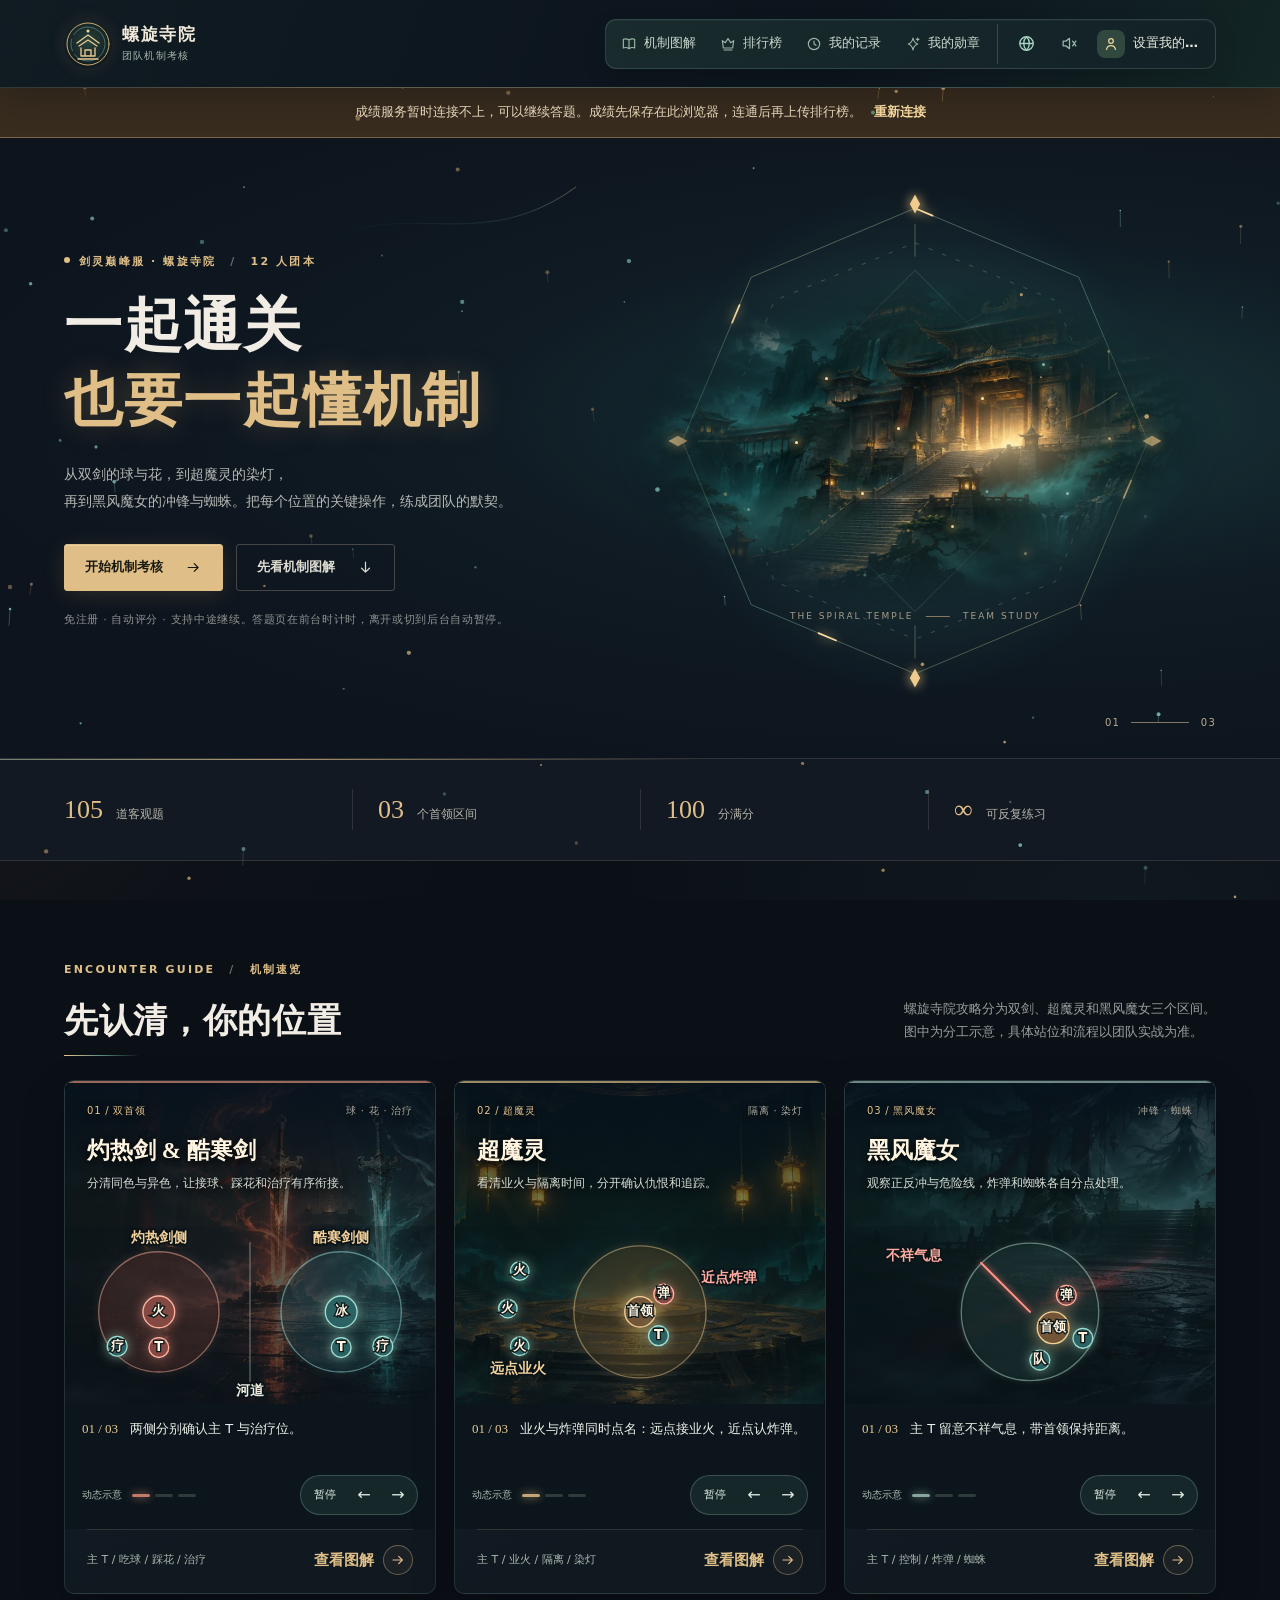
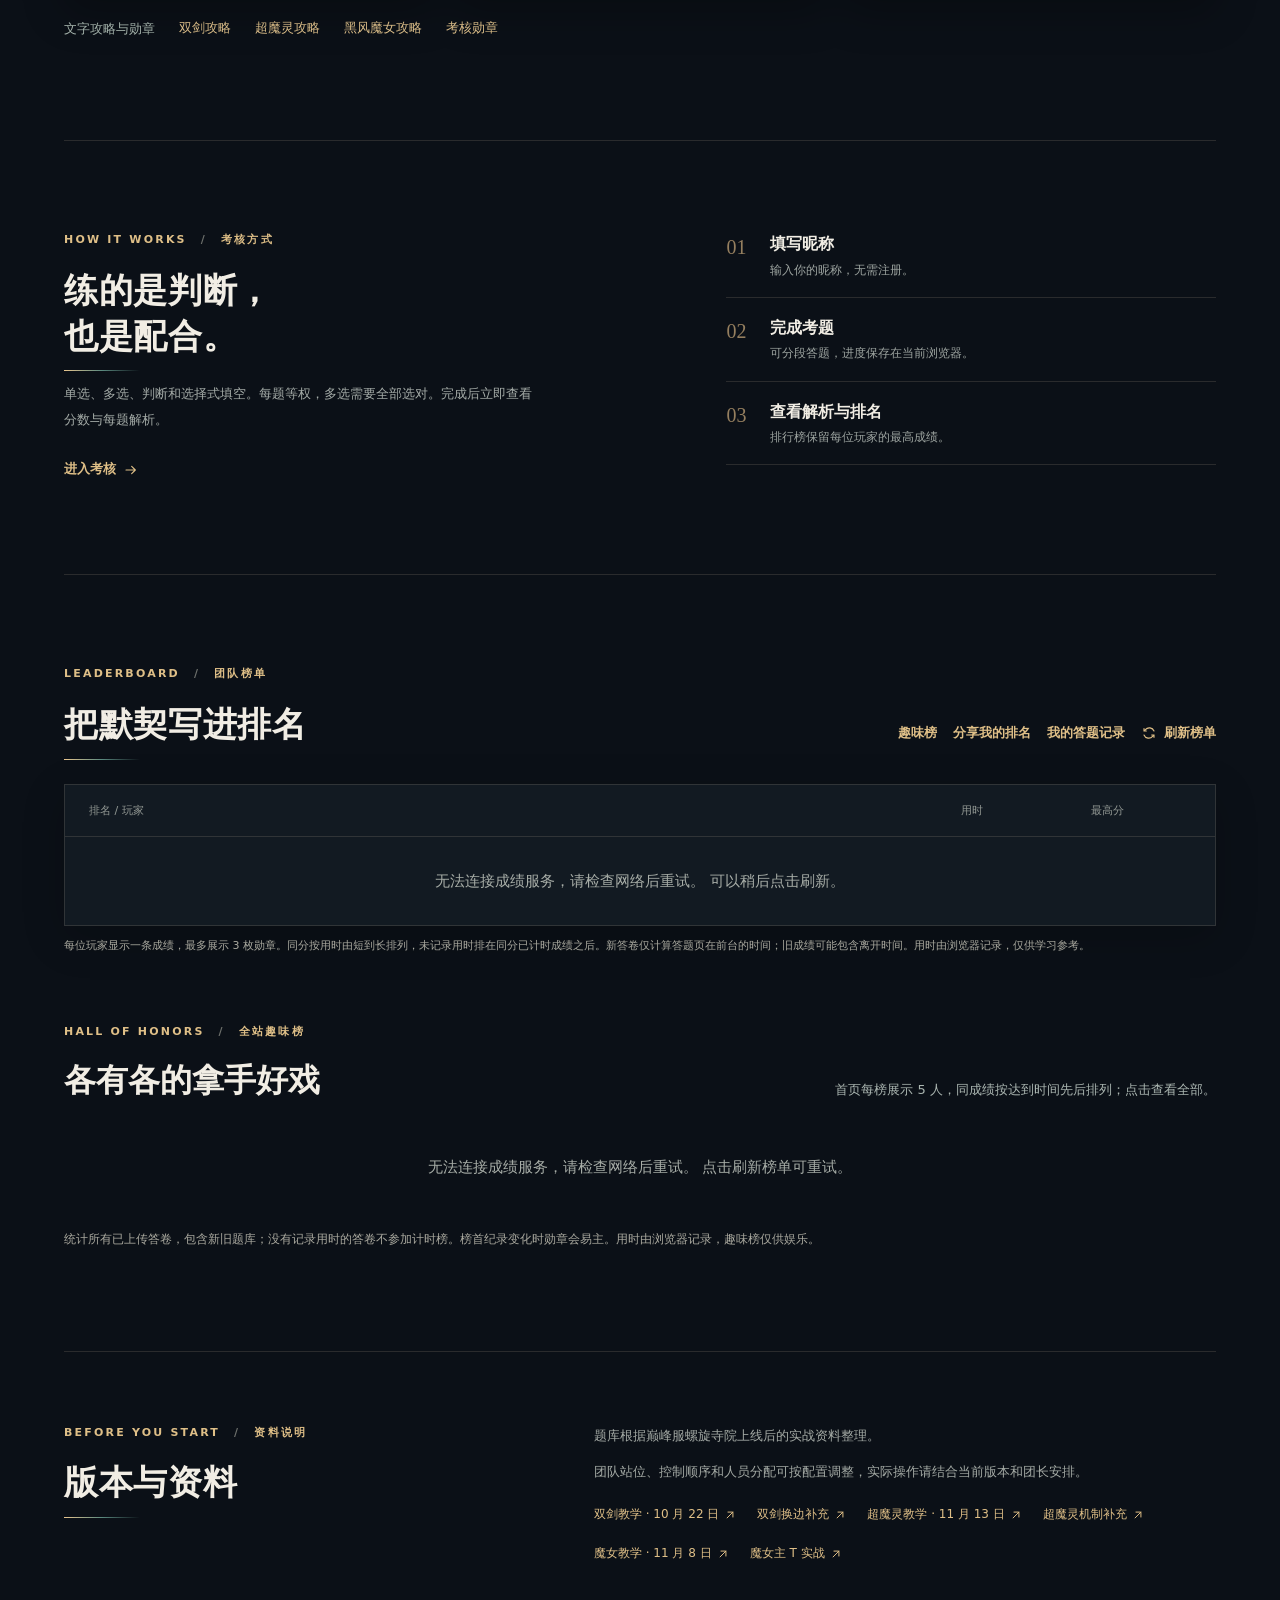
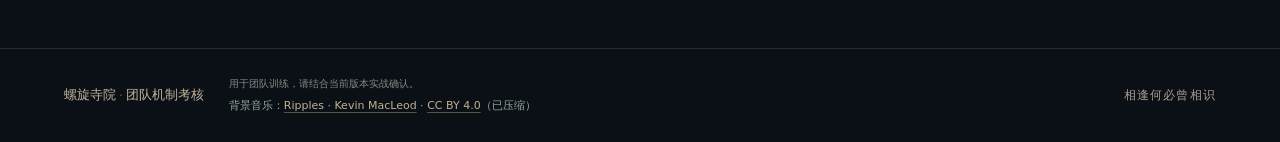
==== commit 7cbbf5e0: "Add badge recipient details and comment moderation" ====
--- a/index.html
+++ b/index.html
@@ -872,6 +872,11 @@
 .social-dialog form p { margin: 0; }
 .social-form-actions { display: flex; flex-wrap: wrap; gap: 10px; }
 .social-dialog form .btn { min-height: 38px; }
+#social-report-form { display: grid; gap: 10px; }
+#social-report-form label { color: #d9cfb8; font-weight: 700; }
+#social-report-form select, #social-report-form textarea { width: 100%; min-height: 42px; padding: 10px; color: #f0eee6; background: #101920; border: 1px solid #46534e; border-radius: 5px; font: inherit; }
+#social-report-form textarea { min-height: 82px; resize: vertical; }
+#social-report-form p { margin: 0; }
 @media (max-width: 680px) {
   .rank-social { max-width: 100%; }
   .social-dialog { width: calc(100vw - 24px); max-height: 90vh; padding: 18px; }
@@ -1737,13 +1742,16 @@
     <div class="dialog-top"><div><p class="eyebrow">PLAYER NOTES <span class="slash">/</span> 榜单互动</p><h2 id="social-title">玩家互动</h2><small id="social-player-number" class="muted"></small></div><button class="close-button" type="button" data-action="social-close" aria-label="关闭"><svg class="icon" aria-hidden="true"><use href="#icon-close"/></svg></button></div>
     <p class="social-section-label">收到的表情</p><div class="social-reaction-bar"><div id="social-reaction-summary" class="social-reaction-summary"></div><button id="social-add-reaction" type="button" data-action="social-toggle-picker" aria-expanded="false" aria-controls="social-reactions" hidden>＋ 添加表情</button></div>
     <p id="social-my-reaction" class="social-my-reaction" hidden></p><div id="social-reactions" class="social-reactions" aria-label="选择表情" hidden></div><p id="social-reaction-hint" class="social-reaction-hint" hidden>再次点击已选表情可取消。</p>
-    <div class="social-list-heading"><strong id="social-count">公开评价</strong><div class="social-sort"><button id="social-sort-hot" type="button" data-action="social-sort" data-sort="hot" aria-pressed="true">最热</button><button id="social-sort-new" type="button" data-action="social-sort" data-sort="new" aria-pressed="false">最新</button></div></div>
+    <div class="social-list-heading"><strong id="social-count">公开评价</strong><div class="social-sort"><button id="social-sort-hot" type="button" data-action="social-sort" data-sort="hot" aria-pressed="true">最热</button><button id="social-sort-new" type="button" data-action="social-sort" data-sort="new" aria-pressed="false">最新</button></div></div><p class="muted small">不合适的评价可以举报，管理员会审核处理。</p>
     <output id="social-status" class="social-status" aria-live="polite"></output><button id="social-retry" class="link-button" type="button" data-action="social-retry" hidden>重新读取</button><ol id="social-list" class="social-list"></ol>
     <nav class="social-pages" aria-label="评价分页"><button id="social-prev" type="button" data-action="social-prev">上一页</button><span id="social-page"></span><button id="social-next" type="button" data-action="social-next">下一页</button></nav>
     <form id="social-form"><label for="social-input">写评价</label><textarea id="social-input" rows="2" maxlength="120" placeholder="说说这位队友吧" required></textarea><p id="social-form-note" class="muted small"></p><div class="social-form-actions"><button id="social-submit" class="btn btn-primary" type="submit">发表评价</button><button id="social-delete-own" class="btn btn-ghost" type="button" data-action="social-delete-own" hidden>删除我的评价</button></div></form>
   </dialog>
   <dialog id="social-confirm-dialog" class="social-confirm-dialog" aria-labelledby="social-confirm-title">
     <form method="dialog"><div class="dialog-top"><h2 id="social-confirm-title"></h2><button class="close-button" type="submit" value="cancel" aria-label="关闭"><svg class="icon" aria-hidden="true"><use href="#icon-close"/></svg></button></div><p id="social-confirm-message" class="muted"></p><div class="dialog-actions"><button class="btn btn-ghost" type="submit" value="cancel">取消</button><button id="social-confirm-accept" class="btn btn-primary" type="submit" value="confirm">确认</button></div></form>
+  </dialog>
+  <dialog id="social-report-dialog" class="social-confirm-dialog" aria-labelledby="social-report-title">
+    <form method="dialog" id="social-report-form"><div class="dialog-top"><h2 id="social-report-title">举报评价</h2><button class="close-button" type="submit" value="cancel" formnovalidate aria-label="关闭"><svg class="icon" aria-hidden="true"><use href="#icon-close"/></svg></button></div><label for="social-report-reason">举报原因</label><select id="social-report-reason" required><option value="">请选择原因</option><option value="abuse">侮辱或骚扰</option><option value="privacy">泄露个人信息</option><option value="spam">广告或刷屏</option><option value="other">其他</option></select><label for="social-report-details">补充说明（选填）</label><textarea id="social-report-details" maxlength="120" rows="3" placeholder="请简要说明问题"></textarea><p class="muted small">举报内容仅供管理员审核。</p><div class="dialog-actions"><button class="btn btn-ghost" type="submit" value="cancel" formnovalidate>取消</button><button class="btn btn-primary" type="submit" value="confirm">提交举报</button></div></form>
   </dialog>
   <dialog id="share-dialog" class="share-dialog" aria-labelledby="share-title">
     <div class="dialog-top"><div><p class="eyebrow">SHARE THE MOMENT <span class="slash">/</span> 分享时刻</p><h2 id="share-title">分享我的记录</h2></div><button id="share-close" class="close-button" type="button" aria-label="关闭"><svg class="icon" aria-hidden="true"><use href="#icon-close"/></svg></button></div>
@@ -5669,9 +5677,9 @@
     input.disabled = busy;
     $('social-reactions').querySelectorAll('button').forEach(button => { button.disabled = locked || data?.isTarget || remaining('reaction') > 0; });
     $('social-list').querySelectorAll('button').forEach(button => {
-      button.disabled = locked || (button.dataset.action === 'social-like' && remaining('like') > 0);
+      button.disabled = locked || button.dataset.reported === 'true' || (button.dataset.action === 'social-like' && remaining('like') > 0);
     });
-    const hint = data?.ownComment ? '每人可留一条评价；修改内容后，原有点赞会清零。' : '每人可留一条评价，最多 60 个字。';
+    const hint = data?.ownComment?.state === 'admin_hidden' ? '这条评价已被管理员下架，修改后不会自动公开。' : data?.ownComment ? '每人可留一条评价；修改内容后，原有点赞会清零。' : '每人可留一条评价，最多 60 个字。';
     const wait = remaining('comment');
     $('social-form-note').textContent = `${hint} ${length}/60${wait ? ` · ${Math.ceil(wait / 1000)} 秒后可再次保存` : ''}`;
     clearTimeout(cooldownTimer);
@@ -5693,6 +5701,19 @@
     return new Promise(resolve => {
       modal.addEventListener('close', () => {
         confirming = false; syncControls(); resolve(modal.returnValue === 'confirm');
+      }, {once:true});
+      modal.showModal();
+    });
+  }
+  function askReport() {
+    if (confirming) return Promise.resolve(null);
+    confirming = true; syncControls();
+    const modal = $('social-report-dialog');
+    $('social-report-form').reset(); modal.returnValue = '';
+    return new Promise(resolve => {
+      modal.addEventListener('close', () => {
+        const result = modal.returnValue === 'confirm' ? {reason:$('social-report-reason').value, details:$('social-report-details').value} : null;
+        confirming = false; syncControls(); resolve(result);
       }, {once:true});
       modal.showModal();
     });
@@ -5731,10 +5752,11 @@
           const like = comment.own || comment.hidden ? '' : `<button type="button" data-action="social-like" data-id="${comment.id}" data-liked="${String(comment.liked)}" aria-pressed="${String(comment.liked)}">👍 ${comment.likes}</button>`;
           const own = comment.own ? `<button type="button" data-action="social-delete" data-id="${comment.id}">删除</button>` : '';
           const hide = comment.canHide ? `<button type="button" data-action="social-hide" data-id="${comment.id}" data-hidden="${String(comment.hidden)}">${comment.hidden ? '恢复展示' : '隐藏'}</button>` : '';
+          const report = !comment.own && !comment.hidden ? `<button type="button" data-action="social-report" data-id="${comment.id}" data-reported="${String(comment.reported)}">${comment.reported ? '已举报' : '举报'}</button>` : '';
           const date = new Date(comment.createdAt).toLocaleDateString('zh-CN');
           item.className = `social-comment${comment.hidden ? ' is-hidden' : ''}`;
           item.dataset.commentId = key; item.dataset.signature = signature;
-          item.innerHTML = `<div class="social-comment-head"><strong>${escape(comment.nickname)}</strong><small>${escape(numberLabel)} · ${escape(date)}${comment.hidden ? ' · 已隐藏' : ''}</small></div><p>${escape(comment.content)}</p><div class="social-comment-actions">${like}${own}${hide}</div>`;
+          item.innerHTML = `<div class="social-comment-head"><strong>${escape(comment.nickname)}</strong><small>${escape(numberLabel)} · ${escape(date)}${comment.hidden ? ' · 已隐藏' : ''}</small></div><p>${escape(comment.content)}</p><div class="social-comment-actions">${like}${own}${hide}${report}</div>`;
         }
         if (list.children[index] !== item) list.insertBefore(item, list.children[index] || null);
       });
@@ -5821,6 +5843,7 @@
       if (action === 'reaction') showPicker(false);
       const updated = await load(resetForm, '正在更新互动…');
       if (updated === false && dialog.open && number === selectedNumber) status('已保存，但互动内容刷新失败，请点击重新读取。');
+      else if (action === 'report' && updated && dialog.open) status('举报已提交，感谢反馈。');
       void refreshRanking();
     } catch (error) {
       if (dialog.open && requestId === generation) status(error.message);
@@ -5854,11 +5877,16 @@
     } else if (action === 'social-delete' || action === 'social-delete-own') {
       const commentId = action === 'social-delete' ? Number(target.dataset.id) : data.ownComment?.id;
       const generation = requestId;
-      if (commentId && await confirmSocial('删除这条评价？', '删除后，评价和收到的点赞都会移除。', '确认删除')) {
+      if (commentId && await confirmSocial('删除这条评价？', '删除后，评价和点赞会移除；已提交的举报会保留供管理员审核。', '确认删除')) {
         if (generation === requestId && dialog.open) void mutate('delete', {commentId}, true);
       }
     } else if (action === 'social-hide') {
       void mutate('hide', {commentId:Number(target.dataset.id), hidden:target.dataset.hidden !== 'true'});
+    } else if (action === 'social-report') {
+      if (needIdentity('report')) return;
+      const commentId = Number(target.dataset.id), generation = requestId;
+      const report = await askReport();
+      if (report && generation === requestId && dialog.open) void mutate('report', {commentId, ...report});
     } else if (action === 'social-sort') {
       if (sort === target.dataset.sort) return;
       sort = target.dataset.sort; page = 1; void load();
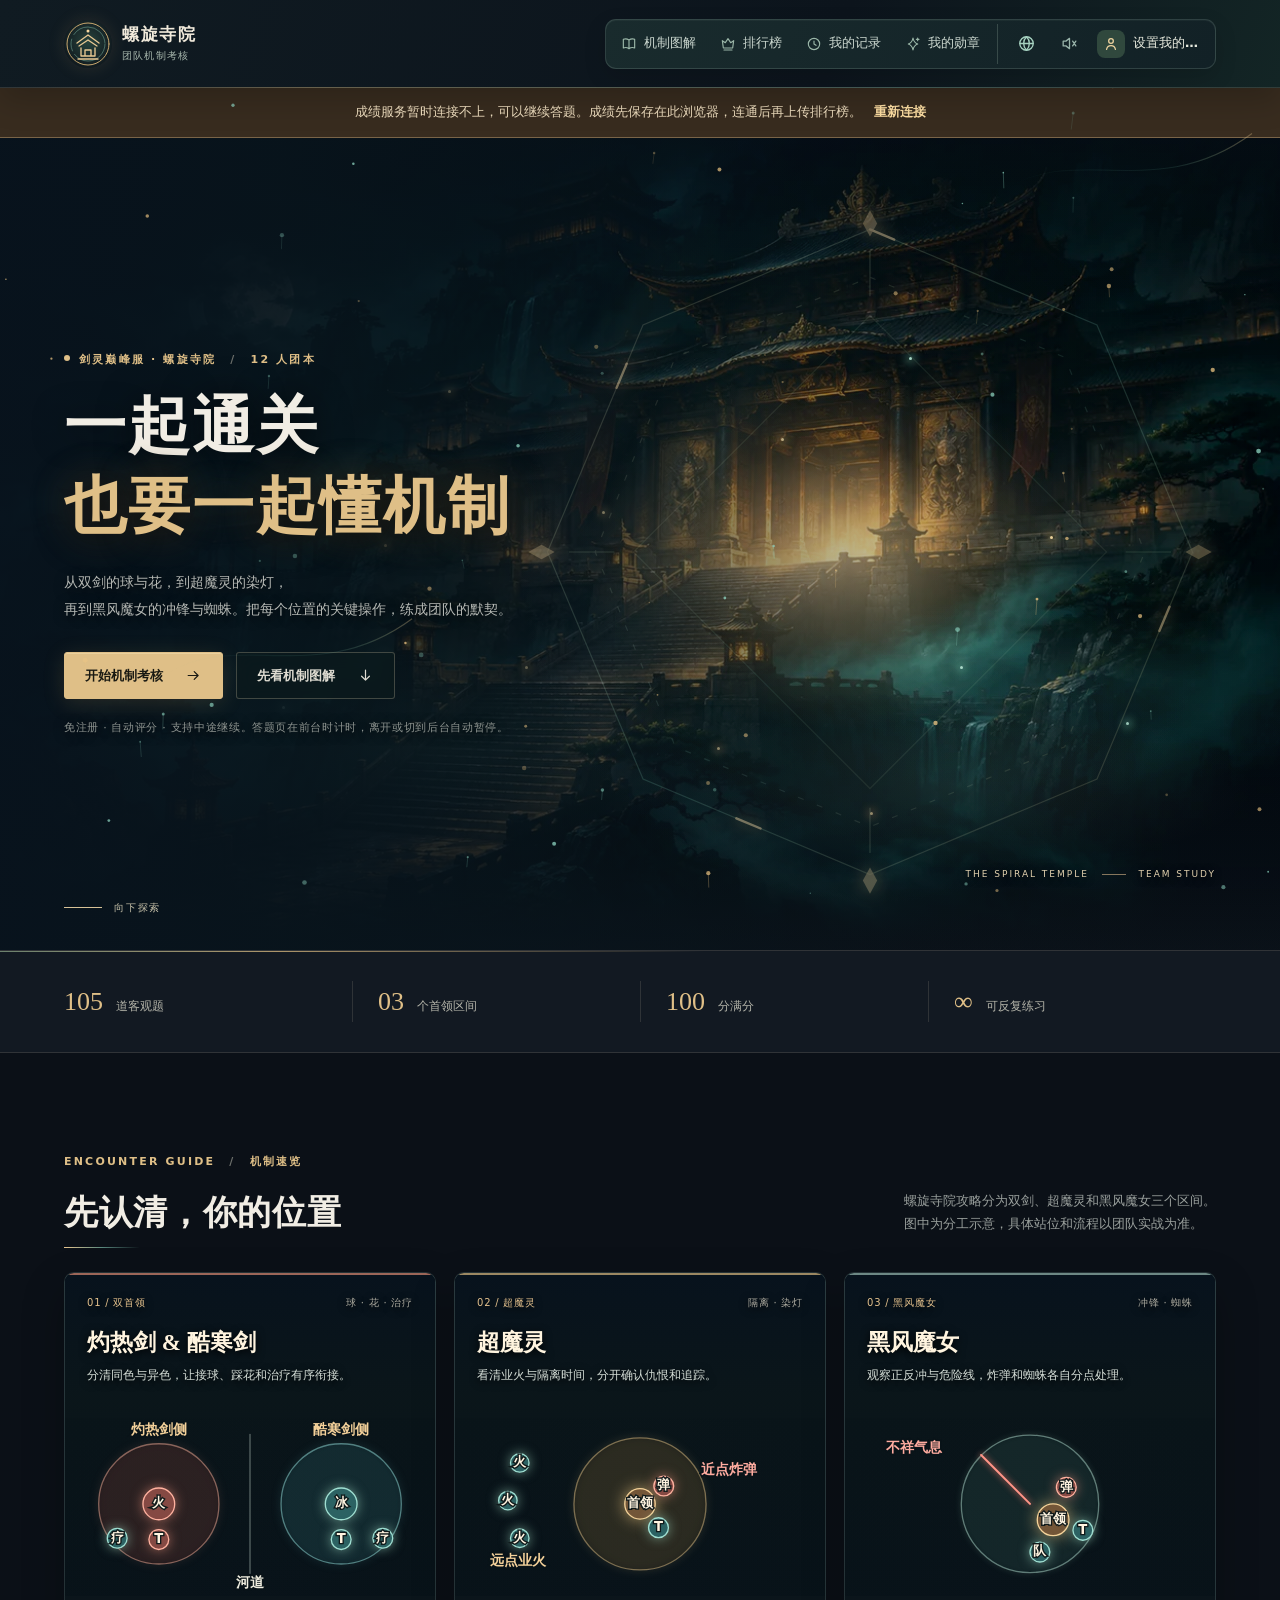
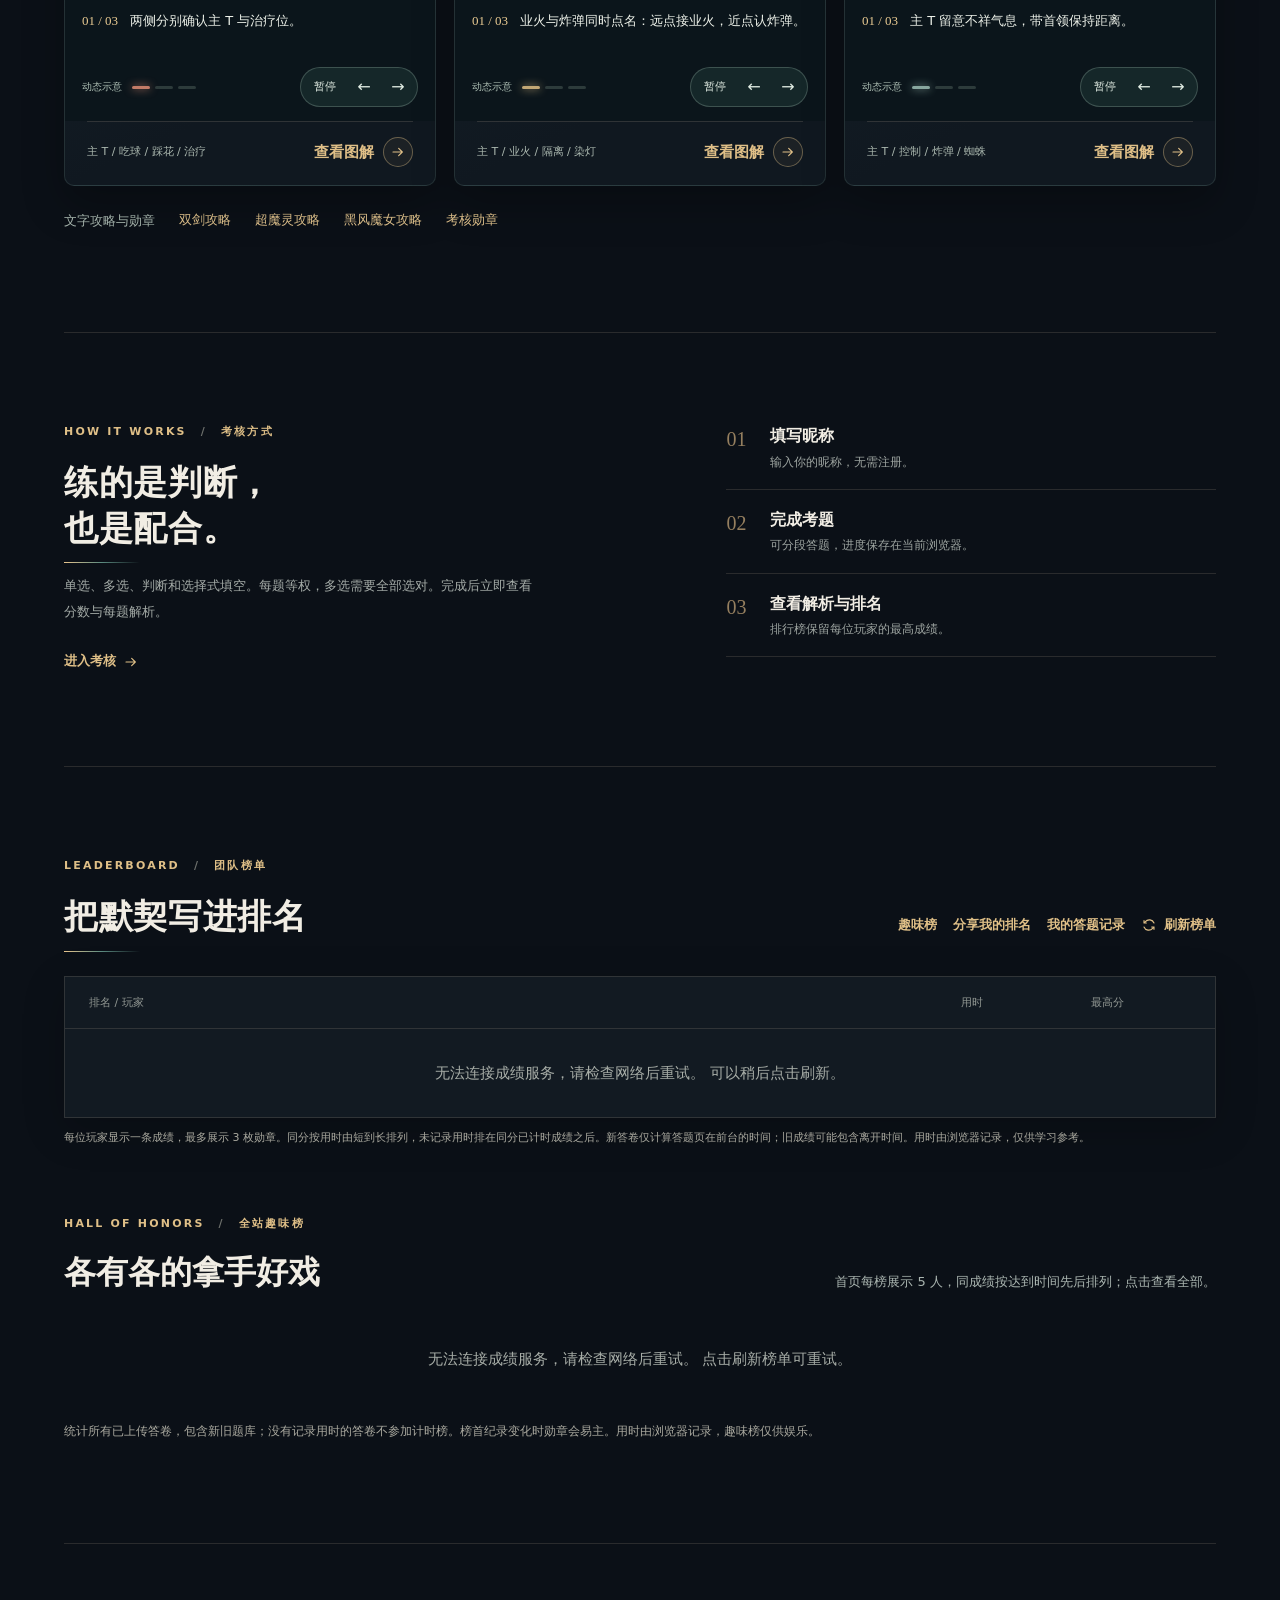
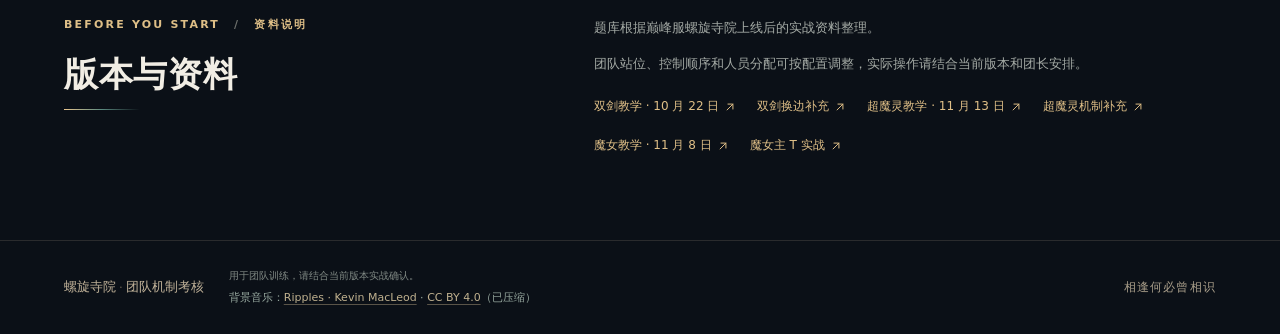
==== commit 90b0b02f: "打造沉浸式首屏与流墨交互" ====
--- a/index.html
+++ b/index.html
@@ -872,11 +872,6 @@
 .social-dialog form p { margin: 0; }
 .social-form-actions { display: flex; flex-wrap: wrap; gap: 10px; }
 .social-dialog form .btn { min-height: 38px; }
-#social-report-form { display: grid; gap: 10px; }
-#social-report-form label { color: #d9cfb8; font-weight: 700; }
-#social-report-form select, #social-report-form textarea { width: 100%; min-height: 42px; padding: 10px; color: #f0eee6; background: #101920; border: 1px solid #46534e; border-radius: 5px; font: inherit; }
-#social-report-form textarea { min-height: 82px; resize: vertical; }
-#social-report-form p { margin: 0; }
 @media (max-width: 680px) {
   .rank-social { max-width: 100%; }
   .social-dialog { width: calc(100vw - 24px); max-height: 90vh; padding: 18px; }
@@ -1562,6 +1557,111 @@
 .music-credit a:hover { color: #f5dfb6; }
 .seo-header-actions { display: flex; flex: none; align-items: center; gap: 10px; }
 @media (max-width: 360px) { .profile-trigger #header-profile { display: none; } }
+
+/* The temple fills the whole opening scene; its edges fade into the surrounding page. */
+.splash-cursor {
+  position: fixed; inset: 0; z-index: 3; width: 100%; height: 100%;
+  pointer-events: none; mix-blend-mode: screen; opacity: .8;
+}
+.hero {
+  display: flex; align-items: center; isolation: isolate;
+  min-height: max(690px, calc(100svh - var(--navigation-height)));
+  padding-block: clamp(100px, 12vh, 160px);
+  background: #09151a;
+}
+.hero::before {
+  z-index: 1; inset: 0; width: auto; opacity: .8;
+  background: radial-gradient(ellipse at 76% 45%, #c3ab692b, transparent 32%),
+              radial-gradient(ellipse at 65% 84%, #299c8f20, transparent 40%);
+}
+.hero::after { z-index: 1; opacity: .5; }
+.hero-copy { z-index: 3; max-width: min(1000px, 53%); }
+.hero h1 { text-shadow: 0 4px 35px #000b; }
+.hero h1 em { white-space: nowrap; text-shadow: 0 3px 35px #000d, 0 0 38px #d5a35b4a; }
+.hero-description, .hero-note { text-shadow: 0 2px 12px #000e; }
+.hero-actions .btn-ghost { background: #0b1a1cbf; backdrop-filter: blur(9px); }
+.hero-art {
+  position: absolute; inset: 0; z-index: 0; width: 100%; max-width: none;
+  height: 100%; margin: 0; transform: none !important; pointer-events: none;
+}
+.hero-art::before { display: none; }
+.hero-scene { position: absolute; inset: 0; aspect-ratio: auto; mask-image: none; }
+.hero-scene::after {
+  content: ''; position: absolute; inset: 0; pointer-events: none;
+  background: linear-gradient(90deg, #08131df5 0%, #08141ce8 22%, #08151d9c 43%, #08151d16 72%),
+              linear-gradient(0deg, #0b1219f2 0%, #0b121977 11%, transparent 32%),
+              linear-gradient(180deg, #07101980, transparent 22%);
+}
+.hero-landscape {
+  object-position: 62% 50%; opacity: .9;
+  filter: saturate(1.08) contrast(1.05) brightness(.83);
+}
+.hero-halo {
+  z-index: 2; left: 68%; top: 51%; width: min(56vw, 1050px);
+  opacity: .46; mix-blend-mode: screen;
+  background: radial-gradient(circle, #dfbb7112 0, #469c8e10 42%, transparent 70%);
+}
+.formation-lines { opacity: .38; }
+.formation-marks { opacity: .7; }
+.art-caption {
+  z-index: 2; left: auto; right: var(--page-inset, 6vw); bottom: 68px;
+  transform: none; color: #e1d0ae; text-shadow: 0 2px 9px #000;
+}
+.hero-index {
+  z-index: 3; left: var(--page-inset, 6vw); right: auto; bottom: 34px;
+  display: flex; align-items: center; gap: 12px; color: #c9c4ac;
+  font-size: 10px; letter-spacing: .18em;
+}
+.hero-index .hero-scroll-line {
+  width: 38px; margin: 0; border-color: #d7c297; transform-origin: left center;
+}
+@media (min-width: 1101px) {
+  .hero { padding-inline: var(--page-inset); }
+  .hero h1 { font-size: clamp(62px, 4.5vw, 112px); }
+}
+@media (max-width: 1100px) {
+  .hero { min-height: max(660px, calc(100svh - var(--navigation-height))); }
+  .hero-copy { max-width: 64%; }
+  .hero-halo { width: 68vw; left: 70%; }
+}
+@media (max-width: 680px) {
+  .hero {
+    min-height: max(700px, calc(100svh - var(--navigation-height)));
+    display: flex; justify-content: flex-start; align-items: flex-start;
+    padding: clamp(62px, 10vh, 96px) 22px 110px;
+  }
+  .hero-copy { max-width: 100%; }
+  .hero h1 { font-size: clamp(36px, 9.2vw, 52px); }
+  .hero-description { max-width: 35em; }
+  .hero-art { width: 100%; height: 100%; margin: 0; }
+  .hero-landscape { object-position: 65% 51%; opacity: .83; }
+  .hero-scene::after {
+    background: linear-gradient(180deg, #08131def 0%, #08141cd9 20%, #08151d8a 43%, #08151d24 69%, #0b1219e6 100%),
+                linear-gradient(90deg, #09141c77, transparent 75%);
+  }
+  .hero-halo { left: 65%; top: 66%; width: min(110vw, 600px); opacity: .36; }
+  .art-caption { right: 22px; bottom: 28px; font-size: 8px; }
+  .hero-index { left: 22px; bottom: 29px; font-size: 9px; }
+  .hero-index .hero-scroll-line { width: 24px; }
+}
+@media (max-width: 360px) {
+  .hero { min-height: 720px; }
+  .art-caption { display: none; }
+}
+@media (prefers-reduced-motion: no-preference) {
+  .hero-landscape { animation: immersive-landscape 24s ease-in-out infinite alternate; }
+  .hero-index .hero-scroll-line { animation: immersive-scroll 2.8s ease-in-out infinite; }
+}
+@media (hover: hover) and (pointer: fine) and (prefers-reduced-motion: no-preference) {
+  .guide-card:hover, .guide-card:focus-within {
+    transform: perspective(1400px) translateY(-6px) rotateX(var(--tilt-y, 0deg)) rotateY(var(--tilt-x, 0deg));
+  }
+}
+@keyframes immersive-landscape {
+  from { transform: translate3d(var(--depth-x, 0px), var(--depth-y, 0px), 0) scale(1.05); }
+  to { transform: translate3d(calc(var(--depth-x, 0px) - 1%), var(--depth-y, 0px), 0) scale(1.11); }
+}
+@keyframes immersive-scroll { 0%, 100% { opacity: .45; transform: scaleX(.55); } 50% { opacity: 1; transform: scaleX(1); } }
 </style>
 </head>
 <body>
@@ -1601,6 +1701,7 @@
   <div class="site-shell">
     <div class="ambient-world" aria-hidden="true"><span></span><span></span><span></span></div>
     <canvas id="temple-particles" class="temple-particles" aria-hidden="true"></canvas>
+    <canvas id="splash-cursor" class="splash-cursor" aria-hidden="true"></canvas>
     <header class="topbar">
       <a href="#home" class="brand" aria-label="螺旋寺院机制考核首页"><span class="brand-mark" aria-hidden="true"><svg viewBox="0 0 48 48"><circle cx="24" cy="24" r="21"/><circle class="brand-ring" cx="24" cy="24" r="17"/><path d="M13 23 24 15l11 8M15 26l9-6 9 6M17 28v8h14v-8M21 36v-6h6v6M14 39h20"/><circle class="brand-star" cx="24" cy="11" r="1.5"/></svg></span><span class="brand-copy"><strong>螺旋寺院</strong><small>团队机制考核</small></span></a>
       <div class="header-dock">
@@ -1641,7 +1742,7 @@
             </div>
             <span class="art-caption">THE SPIRAL TEMPLE <i></i> TEAM STUDY</span>
           </div>
-          <div class="hero-index" aria-hidden="true">01 <span></span> 03</div>
+          <div class="hero-index" aria-hidden="true"><span class="hero-scroll-line"></span>向下探索</div>
         </section>
 
         <section class="overview" aria-label="考核介绍">
@@ -1742,16 +1843,13 @@
     <div class="dialog-top"><div><p class="eyebrow">PLAYER NOTES <span class="slash">/</span> 榜单互动</p><h2 id="social-title">玩家互动</h2><small id="social-player-number" class="muted"></small></div><button class="close-button" type="button" data-action="social-close" aria-label="关闭"><svg class="icon" aria-hidden="true"><use href="#icon-close"/></svg></button></div>
     <p class="social-section-label">收到的表情</p><div class="social-reaction-bar"><div id="social-reaction-summary" class="social-reaction-summary"></div><button id="social-add-reaction" type="button" data-action="social-toggle-picker" aria-expanded="false" aria-controls="social-reactions" hidden>＋ 添加表情</button></div>
     <p id="social-my-reaction" class="social-my-reaction" hidden></p><div id="social-reactions" class="social-reactions" aria-label="选择表情" hidden></div><p id="social-reaction-hint" class="social-reaction-hint" hidden>再次点击已选表情可取消。</p>
-    <div class="social-list-heading"><strong id="social-count">公开评价</strong><div class="social-sort"><button id="social-sort-hot" type="button" data-action="social-sort" data-sort="hot" aria-pressed="true">最热</button><button id="social-sort-new" type="button" data-action="social-sort" data-sort="new" aria-pressed="false">最新</button></div></div><p class="muted small">不合适的评价可以举报，管理员会审核处理。</p>
+    <div class="social-list-heading"><strong id="social-count">公开评价</strong><div class="social-sort"><button id="social-sort-hot" type="button" data-action="social-sort" data-sort="hot" aria-pressed="true">最热</button><button id="social-sort-new" type="button" data-action="social-sort" data-sort="new" aria-pressed="false">最新</button></div></div>
     <output id="social-status" class="social-status" aria-live="polite"></output><button id="social-retry" class="link-button" type="button" data-action="social-retry" hidden>重新读取</button><ol id="social-list" class="social-list"></ol>
     <nav class="social-pages" aria-label="评价分页"><button id="social-prev" type="button" data-action="social-prev">上一页</button><span id="social-page"></span><button id="social-next" type="button" data-action="social-next">下一页</button></nav>
     <form id="social-form"><label for="social-input">写评价</label><textarea id="social-input" rows="2" maxlength="120" placeholder="说说这位队友吧" required></textarea><p id="social-form-note" class="muted small"></p><div class="social-form-actions"><button id="social-submit" class="btn btn-primary" type="submit">发表评价</button><button id="social-delete-own" class="btn btn-ghost" type="button" data-action="social-delete-own" hidden>删除我的评价</button></div></form>
   </dialog>
   <dialog id="social-confirm-dialog" class="social-confirm-dialog" aria-labelledby="social-confirm-title">
     <form method="dialog"><div class="dialog-top"><h2 id="social-confirm-title"></h2><button class="close-button" type="submit" value="cancel" aria-label="关闭"><svg class="icon" aria-hidden="true"><use href="#icon-close"/></svg></button></div><p id="social-confirm-message" class="muted"></p><div class="dialog-actions"><button class="btn btn-ghost" type="submit" value="cancel">取消</button><button id="social-confirm-accept" class="btn btn-primary" type="submit" value="confirm">确认</button></div></form>
-  </dialog>
-  <dialog id="social-report-dialog" class="social-confirm-dialog" aria-labelledby="social-report-title">
-    <form method="dialog" id="social-report-form"><div class="dialog-top"><h2 id="social-report-title">举报评价</h2><button class="close-button" type="submit" value="cancel" formnovalidate aria-label="关闭"><svg class="icon" aria-hidden="true"><use href="#icon-close"/></svg></button></div><label for="social-report-reason">举报原因</label><select id="social-report-reason" required><option value="">请选择原因</option><option value="abuse">侮辱或骚扰</option><option value="privacy">泄露个人信息</option><option value="spam">广告或刷屏</option><option value="other">其他</option></select><label for="social-report-details">补充说明（选填）</label><textarea id="social-report-details" maxlength="120" rows="3" placeholder="请简要说明问题"></textarea><p class="muted small">举报内容仅供管理员审核。</p><div class="dialog-actions"><button class="btn btn-ghost" type="submit" value="cancel" formnovalidate>取消</button><button class="btn btn-primary" type="submit" value="confirm">提交举报</button></div></form>
   </dialog>
   <dialog id="share-dialog" class="share-dialog" aria-labelledby="share-title">
     <div class="dialog-top"><div><p class="eyebrow">SHARE THE MOMENT <span class="slash">/</span> 分享时刻</p><h2 id="share-title">分享我的记录</h2></div><button id="share-close" class="close-button" type="button" aria-label="关闭"><svg class="icon" aria-hidden="true"><use href="#icon-close"/></svg></button></div>
@@ -5677,9 +5775,9 @@
     input.disabled = busy;
     $('social-reactions').querySelectorAll('button').forEach(button => { button.disabled = locked || data?.isTarget || remaining('reaction') > 0; });
     $('social-list').querySelectorAll('button').forEach(button => {
-      button.disabled = locked || button.dataset.reported === 'true' || (button.dataset.action === 'social-like' && remaining('like') > 0);
+      button.disabled = locked || (button.dataset.action === 'social-like' && remaining('like') > 0);
     });
-    const hint = data?.ownComment?.state === 'admin_hidden' ? '这条评价已被管理员下架，修改后不会自动公开。' : data?.ownComment ? '每人可留一条评价；修改内容后，原有点赞会清零。' : '每人可留一条评价，最多 60 个字。';
+    const hint = data?.ownComment ? '每人可留一条评价；修改内容后，原有点赞会清零。' : '每人可留一条评价，最多 60 个字。';
     const wait = remaining('comment');
     $('social-form-note').textContent = `${hint} ${length}/60${wait ? ` · ${Math.ceil(wait / 1000)} 秒后可再次保存` : ''}`;
     clearTimeout(cooldownTimer);
@@ -5701,19 +5799,6 @@
     return new Promise(resolve => {
       modal.addEventListener('close', () => {
         confirming = false; syncControls(); resolve(modal.returnValue === 'confirm');
-      }, {once:true});
-      modal.showModal();
-    });
-  }
-  function askReport() {
-    if (confirming) return Promise.resolve(null);
-    confirming = true; syncControls();
-    const modal = $('social-report-dialog');
-    $('social-report-form').reset(); modal.returnValue = '';
-    return new Promise(resolve => {
-      modal.addEventListener('close', () => {
-        const result = modal.returnValue === 'confirm' ? {reason:$('social-report-reason').value, details:$('social-report-details').value} : null;
-        confirming = false; syncControls(); resolve(result);
       }, {once:true});
       modal.showModal();
     });
@@ -5752,11 +5837,10 @@
           const like = comment.own || comment.hidden ? '' : `<button type="button" data-action="social-like" data-id="${comment.id}" data-liked="${String(comment.liked)}" aria-pressed="${String(comment.liked)}">👍 ${comment.likes}</button>`;
           const own = comment.own ? `<button type="button" data-action="social-delete" data-id="${comment.id}">删除</button>` : '';
           const hide = comment.canHide ? `<button type="button" data-action="social-hide" data-id="${comment.id}" data-hidden="${String(comment.hidden)}">${comment.hidden ? '恢复展示' : '隐藏'}</button>` : '';
-          const report = !comment.own && !comment.hidden ? `<button type="button" data-action="social-report" data-id="${comment.id}" data-reported="${String(comment.reported)}">${comment.reported ? '已举报' : '举报'}</button>` : '';
           const date = new Date(comment.createdAt).toLocaleDateString('zh-CN');
           item.className = `social-comment${comment.hidden ? ' is-hidden' : ''}`;
           item.dataset.commentId = key; item.dataset.signature = signature;
-          item.innerHTML = `<div class="social-comment-head"><strong>${escape(comment.nickname)}</strong><small>${escape(numberLabel)} · ${escape(date)}${comment.hidden ? ' · 已隐藏' : ''}</small></div><p>${escape(comment.content)}</p><div class="social-comment-actions">${like}${own}${hide}${report}</div>`;
+          item.innerHTML = `<div class="social-comment-head"><strong>${escape(comment.nickname)}</strong><small>${escape(numberLabel)} · ${escape(date)}${comment.hidden ? ' · 已隐藏' : ''}</small></div><p>${escape(comment.content)}</p><div class="social-comment-actions">${like}${own}${hide}</div>`;
         }
         if (list.children[index] !== item) list.insertBefore(item, list.children[index] || null);
       });
@@ -5843,7 +5927,6 @@
       if (action === 'reaction') showPicker(false);
       const updated = await load(resetForm, '正在更新互动…');
       if (updated === false && dialog.open && number === selectedNumber) status('已保存，但互动内容刷新失败，请点击重新读取。');
-      else if (action === 'report' && updated && dialog.open) status('举报已提交，感谢反馈。');
       void refreshRanking();
     } catch (error) {
       if (dialog.open && requestId === generation) status(error.message);
@@ -5877,16 +5960,11 @@
     } else if (action === 'social-delete' || action === 'social-delete-own') {
       const commentId = action === 'social-delete' ? Number(target.dataset.id) : data.ownComment?.id;
       const generation = requestId;
-      if (commentId && await confirmSocial('删除这条评价？', '删除后，评价和点赞会移除；已提交的举报会保留供管理员审核。', '确认删除')) {
+      if (commentId && await confirmSocial('删除这条评价？', '删除后，评价和收到的点赞都会移除。', '确认删除')) {
         if (generation === requestId && dialog.open) void mutate('delete', {commentId}, true);
       }
     } else if (action === 'social-hide') {
       void mutate('hide', {commentId:Number(target.dataset.id), hidden:target.dataset.hidden !== 'true'});
-    } else if (action === 'social-report') {
-      if (needIdentity('report')) return;
-      const commentId = Number(target.dataset.id), generation = requestId;
-      const report = await askReport();
-      if (report && generation === requestId && dialog.open) void mutate('report', {commentId, ...report});
     } else if (action === 'social-sort') {
       if (sort === target.dataset.sort) return;
       sort = target.dataset.sort; page = 1; void load();
@@ -8019,8 +8097,17 @@
     const scene = card?.querySelector('.chapter-scene');
     if (scene) {
       const box = scene.getBoundingClientRect();
-      card.style.setProperty('--glow-x', `${((event.clientX - box.left) / box.width * 100).toFixed(1)}%`);
-      card.style.setProperty('--glow-y', `${((event.clientY - box.top) / box.height * 100).toFixed(1)}%`);
+      const x = (event.clientX - box.left) / box.width, y = (event.clientY - box.top) / box.height;
+      card.style.setProperty('--glow-x', `${(x * 100).toFixed(1)}%`);
+      card.style.setProperty('--glow-y', `${(y * 100).toFixed(1)}%`);
+      card.style.setProperty('--tilt-x', `${((x - .5) * 5).toFixed(2)}deg`);
+      card.style.setProperty('--tilt-y', `${((.5 - y) * 5).toFixed(2)}deg`);
+    }
+  }, {passive: true});
+  window.addEventListener('pointerout', event => {
+    const card = event.target.closest?.('.guide-card');
+    if (card && (!(event.relatedTarget instanceof Node) || !card.contains(event.relatedTarget))) {
+      card.style.removeProperty('--tilt-x'); card.style.removeProperty('--tilt-y');
     }
   }, {passive: true});
   window.addEventListener('pointerdown', event => {
@@ -8186,6 +8273,294 @@
   render();
   if (enabled) startPlayback();
 })();
+
+// A small, self-contained ink-flow field for the home page. The canvas never handles input.
+(() => {
+  let canvas = document.getElementById('splash-cursor');
+  const home = document.getElementById('home-view');
+  if (!canvas || !home || !window.matchMedia) return;
+
+  const motion = window.matchMedia('(prefers-reduced-motion: reduce)');
+  const finePointer = window.matchMedia('(pointer: fine)');
+  const points = [];
+  let width = 0, height = 0, frame = 0, resizeFrame = 0, previousFrame = 0, lastInput = 0, lastPointer = null;
+  let renderer;
+  const observedContexts = new WeakSet();
+
+  const isActiveView = () => !document.hidden && !motion.matches && !home.hidden && !home.classList.contains('hidden');
+  const clamp = (value, min, max) => Math.max(min, Math.min(max, value));
+
+  function makeFlowRenderer(target) {
+    const gl = target.getContext('webgl', {
+      alpha: true, antialias: false, depth: false, stencil: false,
+      premultipliedAlpha: true, powerPreference: 'low-power'
+    });
+    if (!gl) return null;
+    const half = gl.getExtension('OES_texture_half_float');
+    if (!half || !gl.getExtension('EXT_color_buffer_half_float')) return null;
+    const linear = !!gl.getExtension('OES_texture_half_float_linear');
+
+    const vertex = `
+      attribute vec2 aPosition;
+      varying vec2 vUv;
+      void main() { vUv = aPosition * .5 + .5; gl_Position = vec4(aPosition, 0., 1.); }
+    `;
+    // The field stores velocity in RG and the two ink colours in BA.
+    const flow = `
+      precision highp float;
+      varying vec2 vUv;
+      uniform sampler2D uField;
+      uniform vec2 uTexel, uPoint, uForce, uPigment;
+      uniform float uTimeStep, uAspect, uRadius, uSplat;
+      void main() {
+        vec4 here = texture2D(uField, vUv);
+        vec2 back = clamp(vUv - here.xy * uTimeStep, vec2(.001), vec2(.999));
+        vec4 moved = texture2D(uField, back);
+        vec4 l = texture2D(uField, back - vec2(uTexel.x, 0.));
+        vec4 r = texture2D(uField, back + vec2(uTexel.x, 0.));
+        vec4 b = texture2D(uField, back - vec2(0., uTexel.y));
+        vec4 t = texture2D(uField, back + vec2(0., uTexel.y));
+        vec2 gradient = vec2((r.b + r.a) - (l.b + l.a), (t.b + t.a) - (b.b + b.a));
+        vec2 velocity = moved.xy * exp(-1.65 * uTimeStep);
+        velocity += vec2(-gradient.y, gradient.x) * .09 * uTimeStep;
+        vec2 ink = mix(moved.ba, (l.ba + r.ba + b.ba + t.ba) * .25, .045);
+        ink *= exp(-.72 * uTimeStep);
+        vec2 d = vUv - uPoint;
+        d.x *= uAspect;
+        float weight = exp(-dot(d, d) / (uRadius * uRadius)) * uSplat;
+        vec2 orbit = vec2(-d.y, d.x) / max(length(d), .025);
+        velocity += (uForce + orbit * .10) * weight;
+        ink += uPigment * weight;
+        gl_FragColor = vec4(clamp(velocity, -.8, .8), clamp(ink, 0., 2.));
+      }
+    `;
+    const display = `
+      precision mediump float;
+      varying vec2 vUv;
+      uniform sampler2D uField;
+      void main() {
+        vec2 ink = texture2D(uField, vUv).ba;
+        vec3 colour = ink.x * vec3(.16, .86, .72) + ink.y * vec3(1., .67, .28);
+        float alpha = clamp(max(max(colour.r, colour.g), colour.b) * .48, 0., .72);
+        gl_FragColor = vec4(clamp(colour, 0., 1.) * alpha, alpha);
+      }
+    `;
+
+    function shader(type, source) {
+      const result = gl.createShader(type);
+      gl.shaderSource(result, source);
+      gl.compileShader(result);
+      if (!gl.getShaderParameter(result, gl.COMPILE_STATUS)) {
+        gl.deleteShader(result);
+        throw new Error('Ink shader could not be compiled');
+      }
+      return result;
+    }
+    function program(fragment, names) {
+      const result = gl.createProgram();
+      const v = shader(gl.VERTEX_SHADER, vertex), f = shader(gl.FRAGMENT_SHADER, fragment);
+      gl.attachShader(result, v); gl.attachShader(result, f); gl.linkProgram(result);
+      gl.deleteShader(v); gl.deleteShader(f);
+      if (!gl.getProgramParameter(result, gl.LINK_STATUS)) throw new Error('Ink shader could not be linked');
+      const uniforms = {};
+      names.forEach(name => { uniforms[name] = gl.getUniformLocation(result, name); });
+      return {value: result, position: gl.getAttribLocation(result, 'aPosition'), uniforms};
+    }
+
+    let step, paint;
+    try {
+      step = program(flow, ['uField', 'uTexel', 'uPoint', 'uForce', 'uPigment', 'uTimeStep', 'uAspect', 'uRadius', 'uSplat']);
+      paint = program(display, ['uField']);
+    } catch (_) { return null; }
+    const quad = gl.createBuffer();
+    gl.bindBuffer(gl.ARRAY_BUFFER, quad);
+    gl.bufferData(gl.ARRAY_BUFFER, new Float32Array([-1, -1, 1, -1, -1, 1, 1, 1]), gl.STATIC_DRAW);
+    let surfaces = [], fieldWidth = 0, fieldHeight = 0;
+
+    function createSurface() {
+      const texture = gl.createTexture();
+      gl.bindTexture(gl.TEXTURE_2D, texture);
+      gl.texParameteri(gl.TEXTURE_2D, gl.TEXTURE_MIN_FILTER, linear ? gl.LINEAR : gl.NEAREST);
+      gl.texParameteri(gl.TEXTURE_2D, gl.TEXTURE_MAG_FILTER, linear ? gl.LINEAR : gl.NEAREST);
+      gl.texParameteri(gl.TEXTURE_2D, gl.TEXTURE_WRAP_S, gl.CLAMP_TO_EDGE);
+      gl.texParameteri(gl.TEXTURE_2D, gl.TEXTURE_WRAP_T, gl.CLAMP_TO_EDGE);
+      gl.texImage2D(gl.TEXTURE_2D, 0, gl.RGBA, fieldWidth, fieldHeight, 0, gl.RGBA, half.HALF_FLOAT_OES, null);
+      const framebuffer = gl.createFramebuffer();
+      gl.bindFramebuffer(gl.FRAMEBUFFER, framebuffer);
+      gl.framebufferTexture2D(gl.FRAMEBUFFER, gl.COLOR_ATTACHMENT0, gl.TEXTURE_2D, texture, 0);
+      if (gl.checkFramebufferStatus(gl.FRAMEBUFFER) !== gl.FRAMEBUFFER_COMPLETE) {
+        gl.deleteFramebuffer(framebuffer); gl.deleteTexture(texture);
+        throw new Error('Ink framebuffer is unavailable');
+      }
+      gl.viewport(0, 0, fieldWidth, fieldHeight);
+      gl.clearColor(0, 0, 0, 0); gl.clear(gl.COLOR_BUFFER_BIT);
+      return {texture, framebuffer};
+    }
+    function use(item, surface) {
+      gl.useProgram(item.value);
+      gl.bindBuffer(gl.ARRAY_BUFFER, quad);
+      gl.enableVertexAttribArray(item.position);
+      gl.vertexAttribPointer(item.position, 2, gl.FLOAT, false, 0, 0);
+      gl.activeTexture(gl.TEXTURE0); gl.bindTexture(gl.TEXTURE_2D, surface.texture);
+      gl.uniform1i(item.uniforms.uField, 0);
+    }
+    function clear() {
+      for (const surface of surfaces) {
+        gl.bindFramebuffer(gl.FRAMEBUFFER, surface.framebuffer);
+        gl.viewport(0, 0, fieldWidth, fieldHeight);
+        gl.clearColor(0, 0, 0, 0); gl.clear(gl.COLOR_BUFFER_BIT);
+      }
+      gl.bindFramebuffer(gl.FRAMEBUFFER, null);
+      gl.viewport(0, 0, target.width, target.height);
+      gl.clearColor(0, 0, 0, 0); gl.clear(gl.COLOR_BUFFER_BIT);
+    }
+    function resize() {
+      for (const surface of surfaces) { gl.deleteTexture(surface.texture); gl.deleteFramebuffer(surface.framebuffer); }
+      surfaces = [];
+      const scale = Math.min(1, 560 / Math.max(width, height));
+      fieldWidth = Math.max(64, Math.round(width * scale));
+      fieldHeight = Math.max(64, Math.round(height * scale));
+      try { surfaces = [createSurface(), createSurface()]; }
+      catch (_) { return false; }
+      clear();
+      return true;
+    }
+    function draw(dt, splats) {
+      if (surfaces.length !== 2 || gl.isContextLost()) return;
+      const count = Math.max(1, splats.length);
+      for (let i = 0; i < count; i++) {
+        const point = splats[i];
+        gl.bindFramebuffer(gl.FRAMEBUFFER, surfaces[1].framebuffer);
+        gl.viewport(0, 0, fieldWidth, fieldHeight);
+        use(step, surfaces[0]);
+        const u = step.uniforms;
+        gl.uniform2f(u.uTexel, 1 / fieldWidth, 1 / fieldHeight);
+        gl.uniform1f(u.uTimeStep, dt / count);
+        gl.uniform1f(u.uAspect, width / height);
+        gl.uniform1f(u.uRadius, point?.radius || .05);
+        gl.uniform1f(u.uSplat, point ? 1 : 0);
+        gl.uniform2f(u.uPoint, point?.x || 0, point?.y || 0);
+        gl.uniform2f(u.uForce, point?.vx || 0, point?.vy || 0);
+        gl.uniform2f(u.uPigment, point?.jade || 0, point?.gold || 0);
+        gl.drawArrays(gl.TRIANGLE_STRIP, 0, 4);
+        surfaces.reverse();
+      }
+      gl.bindFramebuffer(gl.FRAMEBUFFER, null);
+      gl.viewport(0, 0, target.width, target.height);
+      use(paint, surfaces[0]);
+      gl.drawArrays(gl.TRIANGLE_STRIP, 0, 4);
+    }
+    return {resize, draw, clear};
+  }
+
+  function makeFallbackRenderer(target) {
+    const context = target.getContext('2d');
+    if (!context) return null;
+    const clouds = [];
+    function clear() { clouds.length = 0; context.clearRect(0, 0, target.width, target.height); }
+    return {
+      resize() { clear(); return true; }, clear,
+      draw(dt, splats) {
+        for (const point of splats) {
+          for (let i = 0; i < 5; i++) {
+            const angle = i * Math.PI * .4 + Math.random() * .5;
+            clouds.push({x:point.x * width, y:(1 - point.y) * height, vx:point.vx * width * .25 + Math.cos(angle) * 18,
+              vy:-point.vy * height * .25 + Math.sin(angle) * 18, age:0, radius:18 + Math.random() * 24,
+              color:point.jade > point.gold ? '91,207,183' : '235,180,103'});
+          }
+        }
+        if (clouds.length > 90) clouds.splice(0, clouds.length - 90);
+        context.clearRect(0, 0, target.width, target.height);
+        const ratioX = target.width / width, ratioY = target.height / height;
+        context.setTransform(ratioX, 0, 0, ratioY, 0, 0);
+        context.globalCompositeOperation = 'lighter';
+        for (let i = clouds.length - 1; i >= 0; i--) {
+          const cloud = clouds[i]; cloud.age += dt;
+          if (cloud.age > 2.5) { clouds.splice(i, 1); continue; }
+          cloud.x += cloud.vx * dt; cloud.y += cloud.vy * dt;
+          cloud.vx *= .98; cloud.vy *= .98;
+          const radius = cloud.radius * (1 + cloud.age * .8), alpha = .22 * (1 - cloud.age / 2.5);
+          const gradient = context.createRadialGradient(cloud.x, cloud.y, 0, cloud.x, cloud.y, radius);
+          gradient.addColorStop(0, `rgba(${cloud.color},${alpha})`); gradient.addColorStop(1, `rgba(${cloud.color},0)`);
+          context.fillStyle = gradient; context.fillRect(cloud.x - radius, cloud.y - radius, radius * 2, radius * 2);
+        }
+        context.globalCompositeOperation = 'source-over';
+        context.setTransform(1, 0, 0, 1, 0, 0);
+      }
+    };
+  }
+
+  function initialize() {
+    try { renderer = makeFlowRenderer(canvas); } catch (_) { renderer = null; }
+    if (renderer && !observedContexts.has(canvas)) {
+      observedContexts.add(canvas);
+      canvas.addEventListener('webglcontextlost', event => { event.preventDefault(); stop(); });
+      canvas.addEventListener('webglcontextrestored', initialize);
+    }
+    if (!renderer) {
+      // A canvas that has attempted a WebGL context cannot subsequently become 2D.
+      const replacement = canvas.cloneNode(false);
+      canvas.replaceWith(replacement); canvas = replacement;
+      renderer = makeFallbackRenderer(canvas);
+    }
+    if (!renderer) return;
+    resize();
+  }
+  function resize() {
+    width = window.innerWidth; height = window.innerHeight;
+    if (!width || !height || !renderer) return;
+    const ratio = Math.min(window.devicePixelRatio || 1, 1.25, Math.sqrt(2400000 / (width * height)));
+    canvas.width = Math.max(1, Math.round(width * ratio));
+    canvas.height = Math.max(1, Math.round(height * ratio));
+    if (!renderer.resize()) {
+      const replacement = canvas.cloneNode(false);
+      canvas.replaceWith(replacement); canvas = replacement;
+      renderer = makeFallbackRenderer(canvas);
+      renderer?.resize();
+    }
+  }
+  function stop() {
+    if (frame) cancelAnimationFrame(frame);
+    frame = 0; previousFrame = 0; lastPointer = null; points.length = 0;
+    renderer?.clear();
+  }
+  function tick(now) {
+    frame = 0;
+    if (!isActiveView() || !renderer || now - lastInput > 5000) { stop(); return; }
+    const dt = previousFrame ? clamp((now - previousFrame) / 1000, .001, .04) : .016;
+    previousFrame = now;
+    renderer.draw(dt, points.splice(0, 6));
+    frame = requestAnimationFrame(tick);
+  }
+  function splash(event, burst) {
+    if (!isActiveView() || !renderer || !width || !height) return;
+    if (!burst && (event.pointerType === 'touch' || !finePointer.matches)) return;
+    const x = clamp(event.clientX / width, 0, 1), y = 1 - clamp(event.clientY / height, 0, 1);
+    const dx = lastPointer ? x - lastPointer.x : 0, dy = lastPointer ? y - lastPointer.y : 0;
+    if (!burst && lastPointer && Math.hypot(dx * width, dy * height) < 3) return;
+    lastPointer = {x, y};
+    const turn = .5 + .5 * Math.sin(performance.now() / 430);
+    points.push({x, y, vx:clamp(dx * 4, -.3, .3), vy:clamp(dy * 4, -.3, .3),
+      jade:.20 + turn * .28, gold:.08 + (1 - turn) * .19, radius:burst ? .072 : .045});
+    if (points.length > 18) points.splice(0, points.length - 18);
+    lastInput = performance.now();
+    if (!frame) frame = requestAnimationFrame(tick);
+  }
+
+  initialize();
+  if (!renderer) return;
+  window.addEventListener('resize', () => {
+    if (!resizeFrame) resizeFrame = requestAnimationFrame(() => { resizeFrame = 0; resize(); });
+  }, {passive:true});
+  window.addEventListener('pointermove', event => splash(event, false), {passive:true});
+  window.addEventListener('pointerdown', event => splash(event, true), {passive:true});
+  window.addEventListener('pointerout', event => { if (!event.relatedTarget) lastPointer = null; }, {passive:true});
+  document.addEventListener('visibilitychange', () => { if (!isActiveView()) stop(); });
+  if (motion.addEventListener) motion.addEventListener('change', () => { if (!isActiveView()) stop(); });
+  else motion.addListener(() => { if (!isActiveView()) stop(); });
+  if (window.MutationObserver) new MutationObserver(() => { if (!isActiveView()) stop(); })
+    .observe(home, {attributes:true, attributeFilter:['class', 'hidden']});
+})();
 </script>
 </body>
 </html>
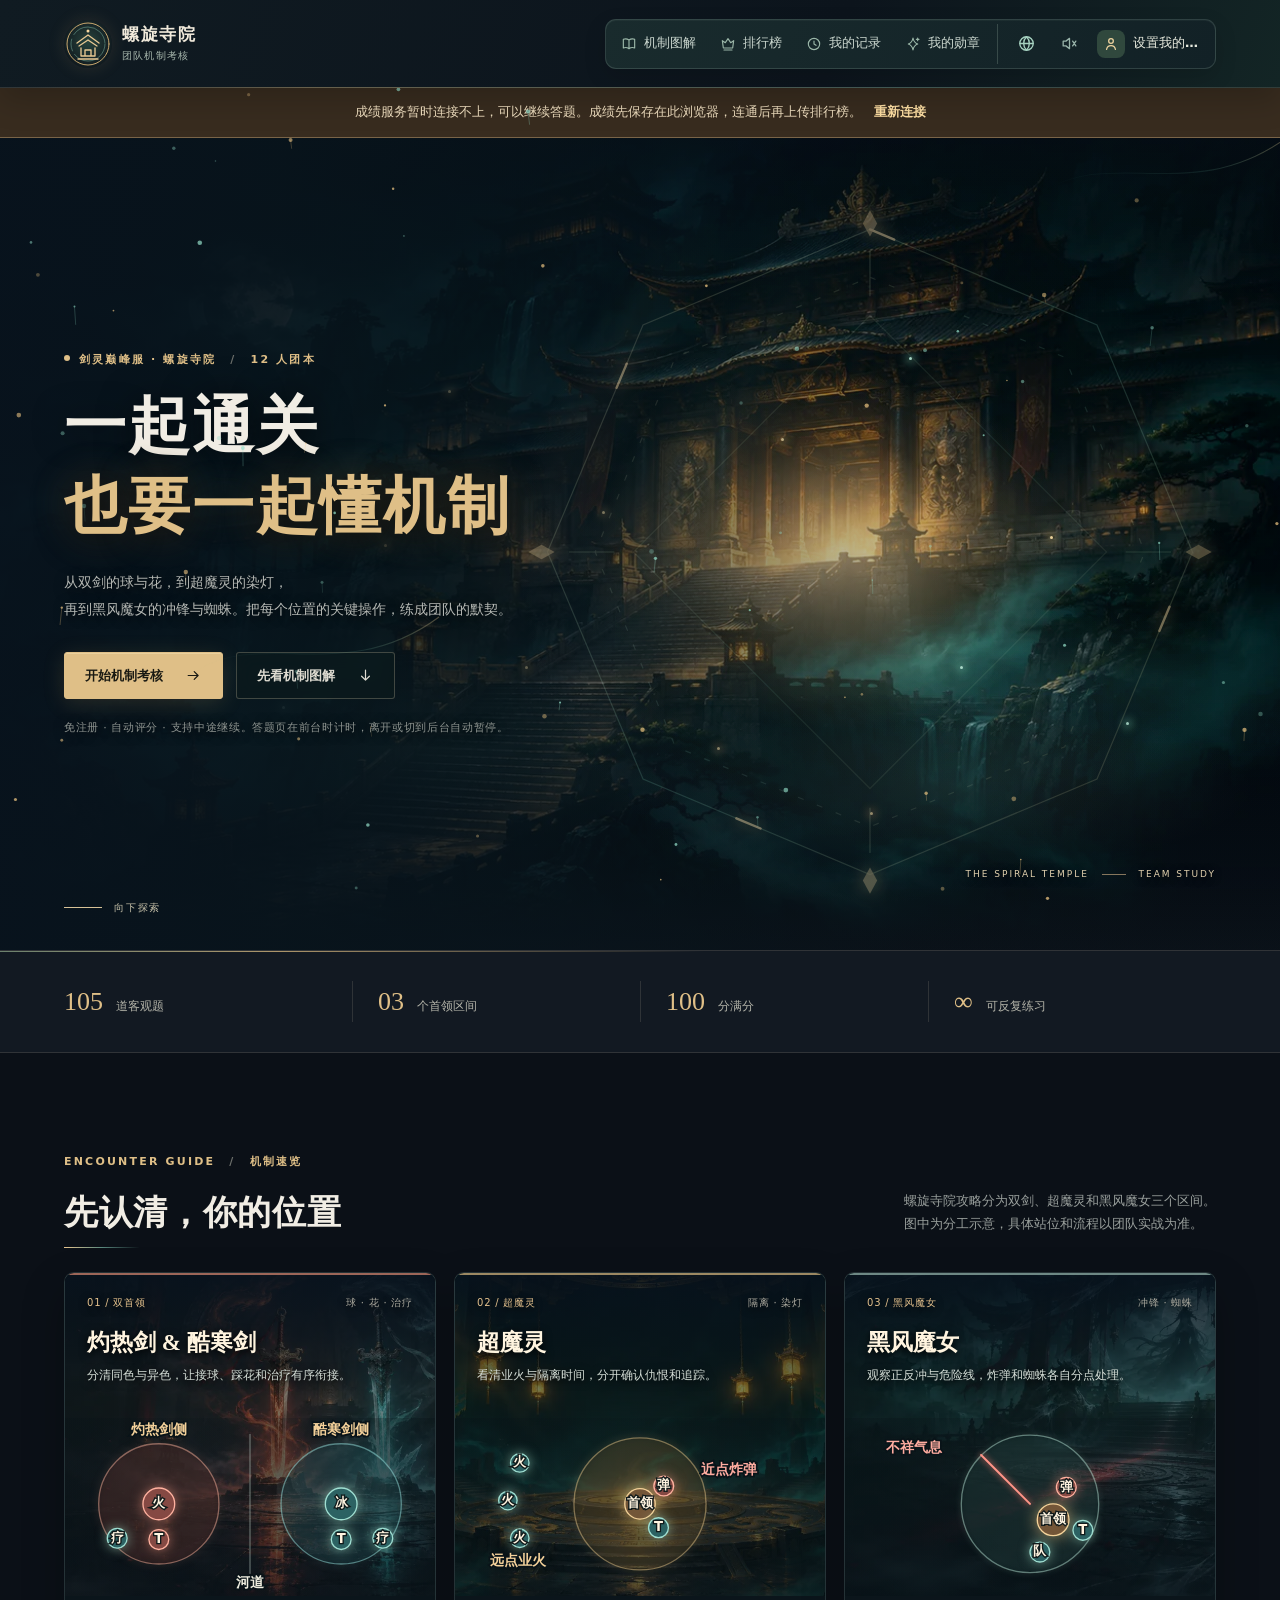
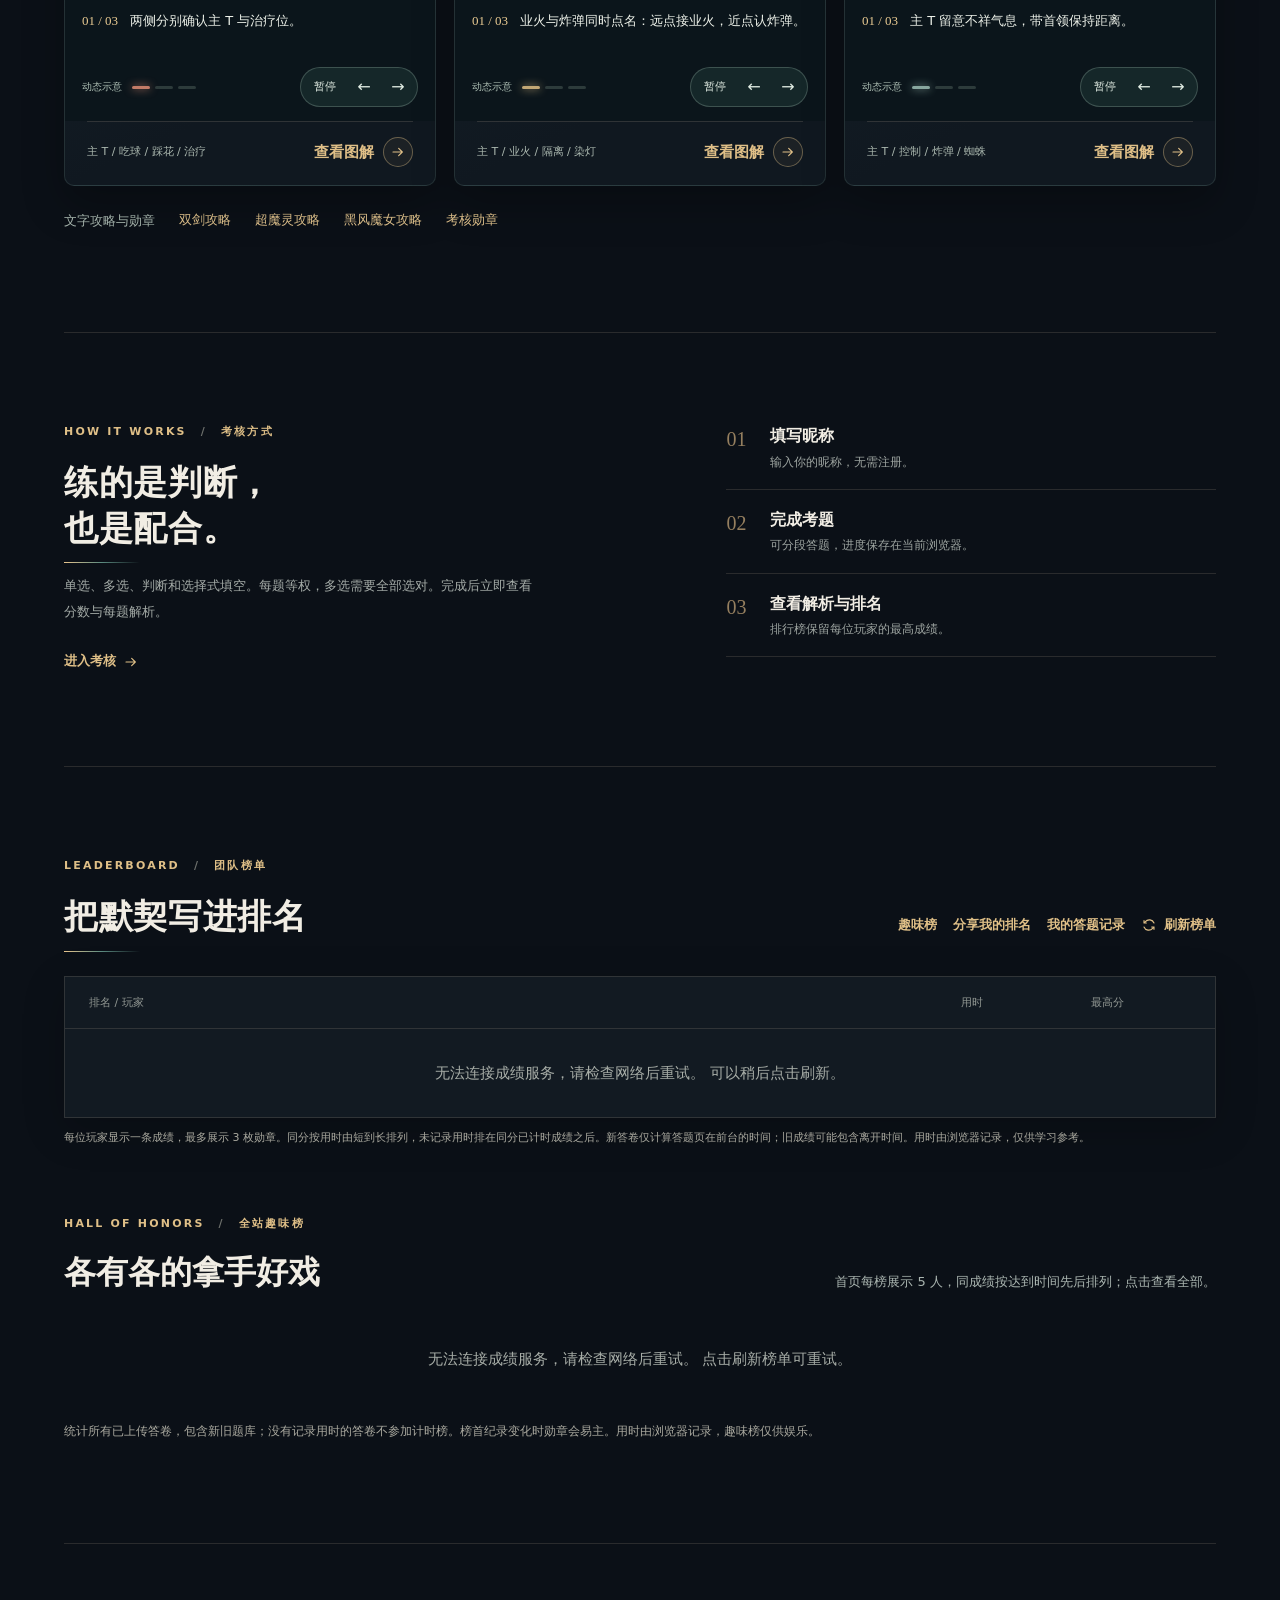
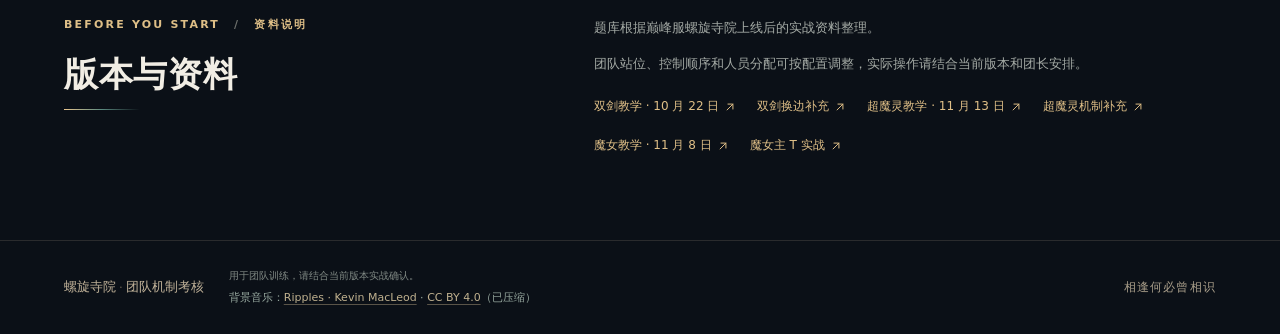
==== commit d5b5933f: "Merge remote-tracking branch 'origin/main' into feature/immersive-splash-hero" ====
--- a/index.html
+++ b/index.html
@@ -872,6 +872,11 @@
 .social-dialog form p { margin: 0; }
 .social-form-actions { display: flex; flex-wrap: wrap; gap: 10px; }
 .social-dialog form .btn { min-height: 38px; }
+#social-report-form { display: grid; gap: 10px; }
+#social-report-form label { color: #d9cfb8; font-weight: 700; }
+#social-report-form select, #social-report-form textarea { width: 100%; min-height: 42px; padding: 10px; color: #f0eee6; background: #101920; border: 1px solid #46534e; border-radius: 5px; font: inherit; }
+#social-report-form textarea { min-height: 82px; resize: vertical; }
+#social-report-form p { margin: 0; }
 @media (max-width: 680px) {
   .rank-social { max-width: 100%; }
   .social-dialog { width: calc(100vw - 24px); max-height: 90vh; padding: 18px; }
@@ -1843,13 +1848,16 @@
     <div class="dialog-top"><div><p class="eyebrow">PLAYER NOTES <span class="slash">/</span> 榜单互动</p><h2 id="social-title">玩家互动</h2><small id="social-player-number" class="muted"></small></div><button class="close-button" type="button" data-action="social-close" aria-label="关闭"><svg class="icon" aria-hidden="true"><use href="#icon-close"/></svg></button></div>
     <p class="social-section-label">收到的表情</p><div class="social-reaction-bar"><div id="social-reaction-summary" class="social-reaction-summary"></div><button id="social-add-reaction" type="button" data-action="social-toggle-picker" aria-expanded="false" aria-controls="social-reactions" hidden>＋ 添加表情</button></div>
     <p id="social-my-reaction" class="social-my-reaction" hidden></p><div id="social-reactions" class="social-reactions" aria-label="选择表情" hidden></div><p id="social-reaction-hint" class="social-reaction-hint" hidden>再次点击已选表情可取消。</p>
-    <div class="social-list-heading"><strong id="social-count">公开评价</strong><div class="social-sort"><button id="social-sort-hot" type="button" data-action="social-sort" data-sort="hot" aria-pressed="true">最热</button><button id="social-sort-new" type="button" data-action="social-sort" data-sort="new" aria-pressed="false">最新</button></div></div>
+    <div class="social-list-heading"><strong id="social-count">公开评价</strong><div class="social-sort"><button id="social-sort-hot" type="button" data-action="social-sort" data-sort="hot" aria-pressed="true">最热</button><button id="social-sort-new" type="button" data-action="social-sort" data-sort="new" aria-pressed="false">最新</button></div></div><p class="muted small">不合适的评价可以举报，管理员会审核处理。</p>
     <output id="social-status" class="social-status" aria-live="polite"></output><button id="social-retry" class="link-button" type="button" data-action="social-retry" hidden>重新读取</button><ol id="social-list" class="social-list"></ol>
     <nav class="social-pages" aria-label="评价分页"><button id="social-prev" type="button" data-action="social-prev">上一页</button><span id="social-page"></span><button id="social-next" type="button" data-action="social-next">下一页</button></nav>
     <form id="social-form"><label for="social-input">写评价</label><textarea id="social-input" rows="2" maxlength="120" placeholder="说说这位队友吧" required></textarea><p id="social-form-note" class="muted small"></p><div class="social-form-actions"><button id="social-submit" class="btn btn-primary" type="submit">发表评价</button><button id="social-delete-own" class="btn btn-ghost" type="button" data-action="social-delete-own" hidden>删除我的评价</button></div></form>
   </dialog>
   <dialog id="social-confirm-dialog" class="social-confirm-dialog" aria-labelledby="social-confirm-title">
     <form method="dialog"><div class="dialog-top"><h2 id="social-confirm-title"></h2><button class="close-button" type="submit" value="cancel" aria-label="关闭"><svg class="icon" aria-hidden="true"><use href="#icon-close"/></svg></button></div><p id="social-confirm-message" class="muted"></p><div class="dialog-actions"><button class="btn btn-ghost" type="submit" value="cancel">取消</button><button id="social-confirm-accept" class="btn btn-primary" type="submit" value="confirm">确认</button></div></form>
+  </dialog>
+  <dialog id="social-report-dialog" class="social-confirm-dialog" aria-labelledby="social-report-title">
+    <form method="dialog" id="social-report-form"><div class="dialog-top"><h2 id="social-report-title">举报评价</h2><button class="close-button" type="submit" value="cancel" formnovalidate aria-label="关闭"><svg class="icon" aria-hidden="true"><use href="#icon-close"/></svg></button></div><label for="social-report-reason">举报原因</label><select id="social-report-reason" required><option value="">请选择原因</option><option value="abuse">侮辱或骚扰</option><option value="privacy">泄露个人信息</option><option value="spam">广告或刷屏</option><option value="other">其他</option></select><label for="social-report-details">补充说明（选填）</label><textarea id="social-report-details" maxlength="120" rows="3" placeholder="请简要说明问题"></textarea><p class="muted small">举报内容仅供管理员审核。</p><div class="dialog-actions"><button class="btn btn-ghost" type="submit" value="cancel" formnovalidate>取消</button><button class="btn btn-primary" type="submit" value="confirm">提交举报</button></div></form>
   </dialog>
   <dialog id="share-dialog" class="share-dialog" aria-labelledby="share-title">
     <div class="dialog-top"><div><p class="eyebrow">SHARE THE MOMENT <span class="slash">/</span> 分享时刻</p><h2 id="share-title">分享我的记录</h2></div><button id="share-close" class="close-button" type="button" aria-label="关闭"><svg class="icon" aria-hidden="true"><use href="#icon-close"/></svg></button></div>
@@ -5775,9 +5783,9 @@
     input.disabled = busy;
     $('social-reactions').querySelectorAll('button').forEach(button => { button.disabled = locked || data?.isTarget || remaining('reaction') > 0; });
     $('social-list').querySelectorAll('button').forEach(button => {
-      button.disabled = locked || (button.dataset.action === 'social-like' && remaining('like') > 0);
+      button.disabled = locked || button.dataset.reported === 'true' || (button.dataset.action === 'social-like' && remaining('like') > 0);
     });
-    const hint = data?.ownComment ? '每人可留一条评价；修改内容后，原有点赞会清零。' : '每人可留一条评价，最多 60 个字。';
+    const hint = data?.ownComment?.state === 'admin_hidden' ? '这条评价已被管理员下架，修改后不会自动公开。' : data?.ownComment ? '每人可留一条评价；修改内容后，原有点赞会清零。' : '每人可留一条评价，最多 60 个字。';
     const wait = remaining('comment');
     $('social-form-note').textContent = `${hint} ${length}/60${wait ? ` · ${Math.ceil(wait / 1000)} 秒后可再次保存` : ''}`;
     clearTimeout(cooldownTimer);
@@ -5799,6 +5807,19 @@
     return new Promise(resolve => {
       modal.addEventListener('close', () => {
         confirming = false; syncControls(); resolve(modal.returnValue === 'confirm');
+      }, {once:true});
+      modal.showModal();
+    });
+  }
+  function askReport() {
+    if (confirming) return Promise.resolve(null);
+    confirming = true; syncControls();
+    const modal = $('social-report-dialog');
+    $('social-report-form').reset(); modal.returnValue = '';
+    return new Promise(resolve => {
+      modal.addEventListener('close', () => {
+        const result = modal.returnValue === 'confirm' ? {reason:$('social-report-reason').value, details:$('social-report-details').value} : null;
+        confirming = false; syncControls(); resolve(result);
       }, {once:true});
       modal.showModal();
     });
@@ -5837,10 +5858,11 @@
           const like = comment.own || comment.hidden ? '' : `<button type="button" data-action="social-like" data-id="${comment.id}" data-liked="${String(comment.liked)}" aria-pressed="${String(comment.liked)}">👍 ${comment.likes}</button>`;
           const own = comment.own ? `<button type="button" data-action="social-delete" data-id="${comment.id}">删除</button>` : '';
           const hide = comment.canHide ? `<button type="button" data-action="social-hide" data-id="${comment.id}" data-hidden="${String(comment.hidden)}">${comment.hidden ? '恢复展示' : '隐藏'}</button>` : '';
+          const report = !comment.own && !comment.hidden ? `<button type="button" data-action="social-report" data-id="${comment.id}" data-reported="${String(comment.reported)}">${comment.reported ? '已举报' : '举报'}</button>` : '';
           const date = new Date(comment.createdAt).toLocaleDateString('zh-CN');
           item.className = `social-comment${comment.hidden ? ' is-hidden' : ''}`;
           item.dataset.commentId = key; item.dataset.signature = signature;
-          item.innerHTML = `<div class="social-comment-head"><strong>${escape(comment.nickname)}</strong><small>${escape(numberLabel)} · ${escape(date)}${comment.hidden ? ' · 已隐藏' : ''}</small></div><p>${escape(comment.content)}</p><div class="social-comment-actions">${like}${own}${hide}</div>`;
+          item.innerHTML = `<div class="social-comment-head"><strong>${escape(comment.nickname)}</strong><small>${escape(numberLabel)} · ${escape(date)}${comment.hidden ? ' · 已隐藏' : ''}</small></div><p>${escape(comment.content)}</p><div class="social-comment-actions">${like}${own}${hide}${report}</div>`;
         }
         if (list.children[index] !== item) list.insertBefore(item, list.children[index] || null);
       });
@@ -5927,6 +5949,7 @@
       if (action === 'reaction') showPicker(false);
       const updated = await load(resetForm, '正在更新互动…');
       if (updated === false && dialog.open && number === selectedNumber) status('已保存，但互动内容刷新失败，请点击重新读取。');
+      else if (action === 'report' && updated && dialog.open) status('举报已提交，感谢反馈。');
       void refreshRanking();
     } catch (error) {
       if (dialog.open && requestId === generation) status(error.message);
@@ -5960,11 +5983,16 @@
     } else if (action === 'social-delete' || action === 'social-delete-own') {
       const commentId = action === 'social-delete' ? Number(target.dataset.id) : data.ownComment?.id;
       const generation = requestId;
-      if (commentId && await confirmSocial('删除这条评价？', '删除后，评价和收到的点赞都会移除。', '确认删除')) {
+      if (commentId && await confirmSocial('删除这条评价？', '删除后，评价和点赞会移除；已提交的举报会保留供管理员审核。', '确认删除')) {
         if (generation === requestId && dialog.open) void mutate('delete', {commentId}, true);
       }
     } else if (action === 'social-hide') {
       void mutate('hide', {commentId:Number(target.dataset.id), hidden:target.dataset.hidden !== 'true'});
+    } else if (action === 'social-report') {
+      if (needIdentity('report')) return;
+      const commentId = Number(target.dataset.id), generation = requestId;
+      const report = await askReport();
+      if (report && generation === requestId && dialog.open) void mutate('report', {commentId, ...report});
     } else if (action === 'social-sort') {
       if (sort === target.dataset.sort) return;
       sort = target.dataset.sort; page = 1; void load();
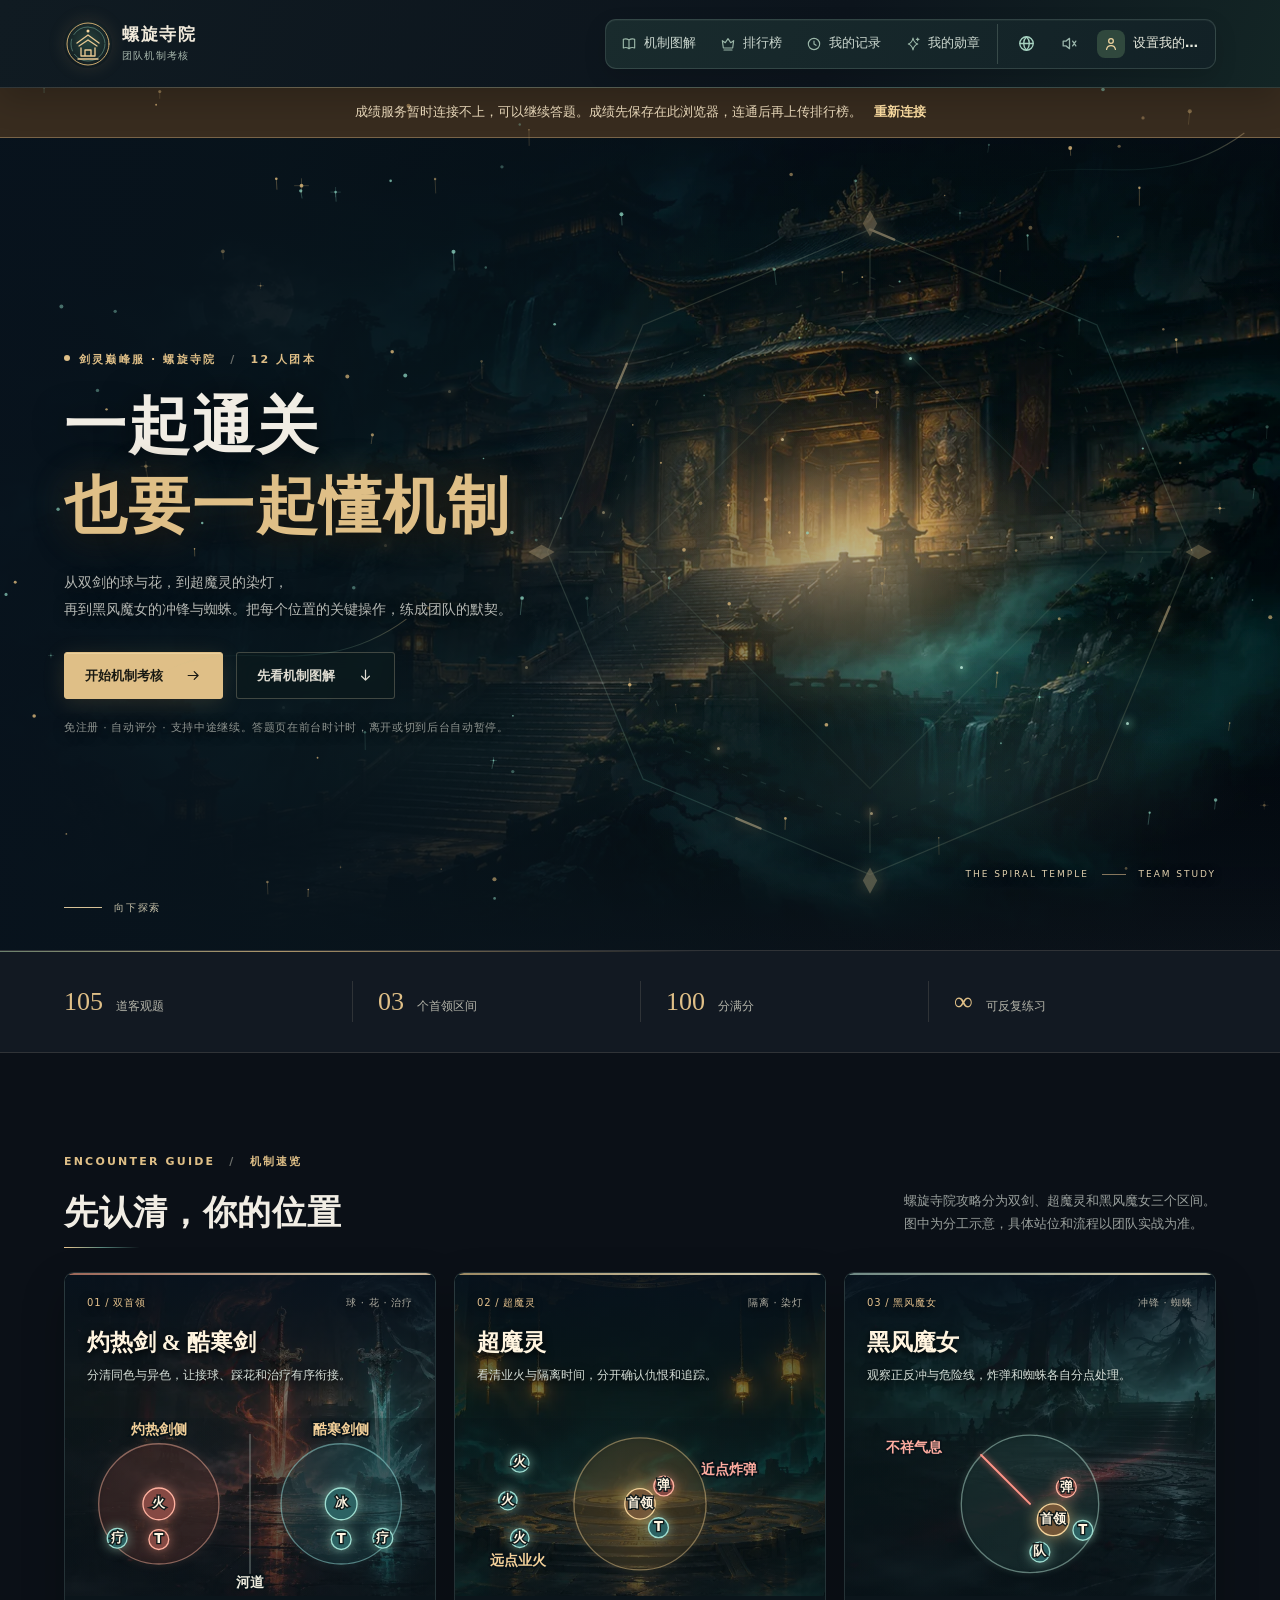
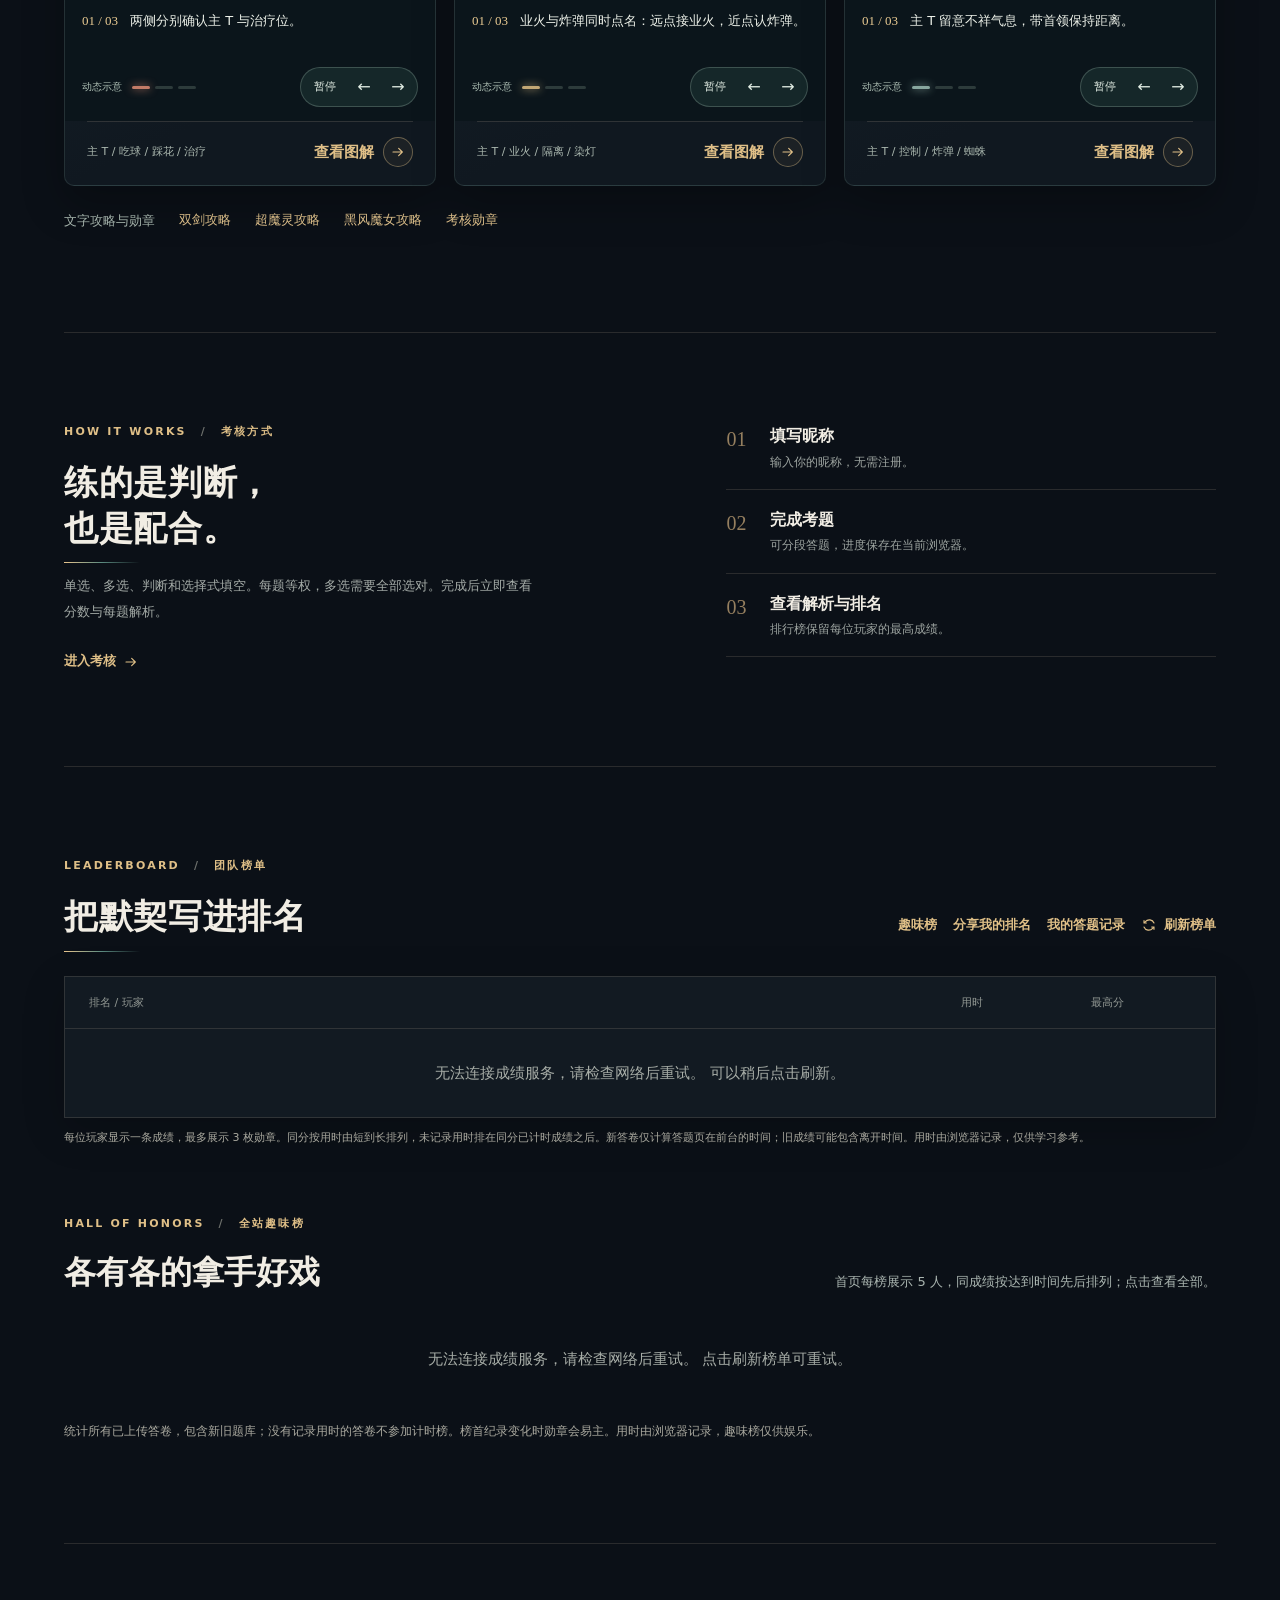
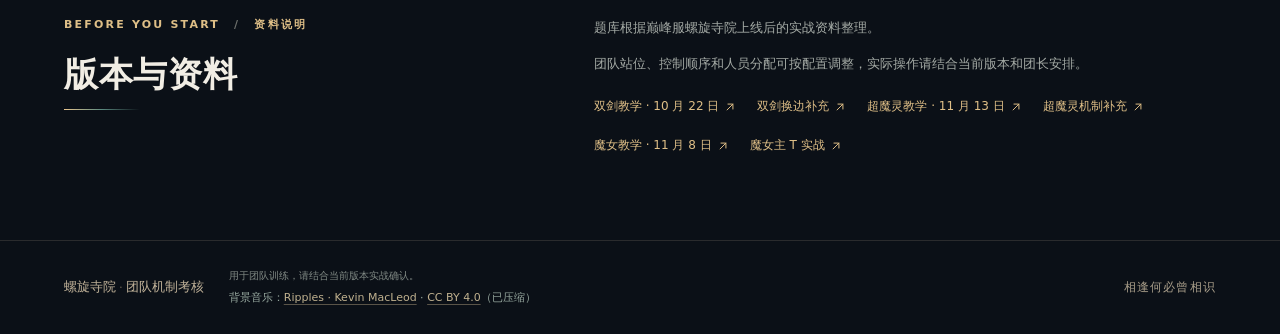
==== commit 9afb1b00: "重做星尘光轨与首页交互" ====
--- a/index.html
+++ b/index.html
@@ -1536,7 +1536,7 @@
 @keyframes temple-reveal-light { 0%, 100% { opacity: 0; } 35% { opacity: .8; } }
 @keyframes temple-button-light { 0%, 55% { transform: translateX(-100%); } 85%, 100% { transform: translateX(100%); } }
 @keyframes temple-overview-light { from { transform: translateX(-45%); } to { transform: translateX(45%); } }
-@keyframes temple-scroll-in { from { opacity: .4; translate: 0 30px; } to { opacity: 1; translate: 0 0; } }
+@keyframes temple-scroll-in { from { opacity: .35; translate: 0 30px; filter: blur(4px); } to { opacity: 1; translate: 0 0; filter: blur(0); } }
 @keyframes temple-card-in { from { opacity: .45; } to { opacity: 1; } }
 @keyframes temple-scene-in { from { clip-path: inset(10% 0 0); transform: scale(1.035); } to { clip-path: inset(0); transform: scale(1); } }
 @keyframes chapter-arrival-flare { 0% { opacity: 0; transform: translateX(-110%); } 20% { opacity: 1; } 100% { opacity: 0; transform: translateX(110%); } }
@@ -1620,6 +1620,23 @@
 .hero-index .hero-scroll-line {
   width: 38px; margin: 0; border-color: #d7c297; transform-origin: left center;
 }
+/* A narrow edge highlight follows the pointer while leaving the diagram unobscured. */
+.card-light-edge {
+  position: absolute; inset: 0; z-index: 5; padding: 1px; border-radius: inherit;
+  pointer-events: none; opacity: 0;
+  background: radial-gradient(220px circle at var(--edge-x, 50%) var(--edge-y, 50%),
+    color-mix(in srgb, var(--accent) 75%, #fff2ce) 0, transparent 72%);
+  -webkit-mask: linear-gradient(#fff 0 0) content-box, linear-gradient(#fff 0 0);
+  -webkit-mask-composite: xor;
+  mask: linear-gradient(#fff 0 0) content-box, linear-gradient(#fff 0 0);
+  mask-composite: exclude;
+  transition: opacity .25s ease;
+}
+.guide-card:hover .card-light-edge, .guide-card:focus-within .card-light-edge { opacity: .9; }
+.guide-card::before {
+  background: linear-gradient(90deg, var(--accent), #fff0c7, var(--accent), transparent);
+  background-size: 240% 100%;
+}
 @media (min-width: 1101px) {
   .hero { padding-inline: var(--page-inset); }
   .hero h1 { font-size: clamp(62px, 4.5vw, 112px); }
@@ -1656,6 +1673,9 @@
 @media (prefers-reduced-motion: no-preference) {
   .hero-landscape { animation: immersive-landscape 24s ease-in-out infinite alternate; }
   .hero-index .hero-scroll-line { animation: immersive-scroll 2.8s ease-in-out infinite; }
+  .guide-card::before { animation: card-rim-travel 7s linear infinite; }
+  .guide-card:nth-child(2)::before { animation-delay: -2.3s; }
+  .guide-card:nth-child(3)::before { animation-delay: -4.6s; }
 }
 @media (hover: hover) and (pointer: fine) and (prefers-reduced-motion: no-preference) {
   .guide-card:hover, .guide-card:focus-within {
@@ -1667,6 +1687,7 @@
   to { transform: translate3d(calc(var(--depth-x, 0px) - 1%), var(--depth-y, 0px), 0) scale(1.11); }
 }
 @keyframes immersive-scroll { 0%, 100% { opacity: .45; transform: scaleX(.55); } 50% { opacity: 1; transform: scaleX(1); } }
+@keyframes card-rim-travel { from { background-position: 200% 0; } to { background-position: -40% 0; } }
 </style>
 </head>
 <body>
@@ -1757,15 +1778,15 @@
         <section class="section guide-section" id="guide">
           <div class="section-heading"><div><p class="eyebrow">ENCOUNTER GUIDE <span class="slash">/</span> 机制速览</p><h2>先认清，你的位置</h2></div><p>螺旋寺院攻略分为双剑、超魔灵和黑风魔女三个区间。<br>图中为分工示意，具体站位和流程以团队实战为准。</p></div>
           <div class="guide-grid">
-            <article class="guide-card twins"><div class="chapter-heading"><div class="card-top"><span>01 / 双首领</span><span>球 · 花 · 治疗</span></div><h3>灼热剑 &amp; 酷寒剑</h3><p>分清同色与异色，让接球、踩花和治疗有序衔接。</p></div>
+            <article class="guide-card twins"><span class="card-light-edge" aria-hidden="true"></span><div class="chapter-heading"><div class="card-top"><span>01 / 双首领</span><span>球 · 花 · 治疗</span></div><h3>灼热剑 &amp; 酷寒剑</h3><p>分清同色与异色，让接球、踩花和治疗有序衔接。</p></div>
 
               <div class="overview-placeholder" data-overview="twins-orbs"></div>
               <a class="card-footer" href="#guide-twins" aria-label="查看双剑详细图解"><span class="card-roles">主 T / 吃球 / 踩花 / 治疗</span><span class="card-cta">查看图解 <span class="icon-ring" aria-hidden="true"><svg class="icon"><use href="#icon-arrow-right"/></svg></span></span></a></article>
-            <article class="guide-card spirit"><div class="chapter-heading"><div class="card-top"><span>02 / 超魔灵</span><span>隔离 · 染灯</span></div><h3>超魔灵</h3><p>看清业火与隔离时间，分开确认仇恨和追踪。</p></div>
+            <article class="guide-card spirit"><span class="card-light-edge" aria-hidden="true"></span><div class="chapter-heading"><div class="card-top"><span>02 / 超魔灵</span><span>隔离 · 染灯</span></div><h3>超魔灵</h3><p>看清业火与隔离时间，分开确认仇恨和追踪。</p></div>
 
               <div class="overview-placeholder" data-overview="spirit-select"></div>
               <a class="card-footer" href="#guide-spirit" aria-label="查看超魔灵详细图解"><span class="card-roles">主 T / 业火 / 隔离 / 染灯</span><span class="card-cta">查看图解 <span class="icon-ring" aria-hidden="true"><svg class="icon"><use href="#icon-arrow-right"/></svg></span></span></a></article>
-            <article class="guide-card witch"><div class="chapter-heading"><div class="card-top"><span>03 / 黑风魔女</span><span>冲锋 · 蜘蛛</span></div><h3>黑风魔女</h3><p>观察正反冲与危险线，炸弹和蜘蛛各自分点处理。</p></div>
+            <article class="guide-card witch"><span class="card-light-edge" aria-hidden="true"></span><div class="chapter-heading"><div class="card-top"><span>03 / 黑风魔女</span><span>冲锋 · 蜘蛛</span></div><h3>黑风魔女</h3><p>观察正反冲与危险线，炸弹和蜘蛛各自分点处理。</p></div>
 
               <div class="overview-placeholder" data-overview="witch-bomb"></div>
               <a class="card-footer" href="#guide-witch" aria-label="查看黑风魔女详细图解"><span class="card-roles">主 T / 控制 / 炸弹 / 蜘蛛</span><span class="card-cta">查看图解 <span class="icon-ring" aria-hidden="true"><svg class="icon"><use href="#icon-arrow-right"/></svg></span></span></a></article>
@@ -7974,7 +7995,6 @@
   const heroArt = document.querySelector('.hero-art');
   const pointer = {x: -1000, y: -1000, last: -Infinity};
   const fragments = [];
-  const brush = [];
   let particles = [], width = 0, height = 0, frame = null, previous = 0;
 
   function resize() {
@@ -7985,14 +8005,15 @@
     canvas.width = Math.round(width * ratio);
     canvas.height = Math.round(height * ratio);
     context.setTransform(ratio, 0, 0, ratio, 0, 0);
-    const count = Math.min(180, Math.max(45, Math.round(width * height / 13500)));
+    const count = Math.min(280, Math.max(80, Math.round(width * height / 8500)));
     particles = Array.from({length: count}, () => {
       const jade = Math.random() < .46;
       return {
         x: Math.random() * width, y: Math.random() * height,
         vx: -5 + Math.random() * 10, vy: -7 - Math.random() * 24,
-        size: .7 + Math.random() * 1.7, phase: Math.random() * Math.PI * 2,
-        tail: Math.random() < .3 ? 7 + Math.random() * 12 : 0,
+        size: .55 + Math.random() * 1.5, phase: Math.random() * Math.PI * 2,
+        tail: Math.random() < .32 ? 7 + Math.random() * 12 : 0,
+        glint: Math.random() < .1,
         color: jade ? '147,220,199' : '242,201,133'
       };
     });
@@ -8021,25 +8042,6 @@
       context.bezierCurveTo(x - 150, y - 15, x - 70, y + 45, x + 25, y - 25);
       context.stroke();
     }
-    if (pointerVisible) {
-      const glow = context.createRadialGradient(pointer.x, pointer.y, 0, pointer.x, pointer.y, 130);
-      glow.addColorStop(0, 'rgba(131,219,192,.13)');
-      glow.addColorStop(.4, 'rgba(213,191,133,.045)');
-      glow.addColorStop(1, 'rgba(131,219,192,0)');
-      context.fillStyle = glow;
-      context.fillRect(pointer.x - 130, pointer.y - 130, 260, 260);
-    }
-    while (brush.length && now - brush[0].time > 650) brush.shift();
-    for (let i = 1; i < brush.length; i++) {
-      const age = now - brush[i].time;
-      context.strokeStyle = `rgba(174,224,202,${.38 * Math.max(0, 1 - age / 650)})`;
-      context.lineWidth = 1.25;
-      context.beginPath();
-      context.moveTo(brush[i - 1].x, brush[i - 1].y);
-      context.lineTo(brush[i].x, brush[i].y);
-      context.stroke();
-    }
-
     for (const particle of particles) {
       let vx = particle.vx + Math.sin(now / 2100 + particle.y / 180 + particle.phase) * 7;
       let vy = particle.vy;
@@ -8059,6 +8061,15 @@
       context.beginPath();
       context.arc(particle.x, particle.y, particle.size, 0, Math.PI * 2);
       context.fill();
+      if (particle.glint) {
+        const ray = particle.size * (2.5 + alpha * 2);
+        context.strokeStyle = `rgba(${particle.color},${alpha * .5})`;
+        context.lineWidth = .6;
+        context.beginPath();
+        context.moveTo(particle.x - ray, particle.y); context.lineTo(particle.x + ray, particle.y);
+        context.moveTo(particle.x, particle.y - ray); context.lineTo(particle.x, particle.y + ray);
+        context.stroke();
+      }
       if (particle.tail) {
         context.strokeStyle = `rgba(${particle.color},${alpha * .5})`;
         context.lineWidth = .8;
@@ -8095,7 +8106,6 @@
     if (preference.matches || document.hidden) {
       context.clearRect(0, 0, width, height);
       fragments.length = 0;
-      brush.length = 0;
       heroArt?.style.removeProperty('--depth-x');
       heroArt?.style.removeProperty('--depth-y');
     } else frame = requestAnimationFrame(draw);
@@ -8106,11 +8116,6 @@
     if (preference.matches || event.pointerType === 'touch') return;
     pointer.x = event.clientX; pointer.y = event.clientY; pointer.last = performance.now();
     if (!finePointer.matches) return;
-    const previousPoint = brush[brush.length - 1];
-    if (!previousPoint || Math.hypot(previousPoint.x - pointer.x, previousPoint.y - pointer.y) > 6) {
-      brush.push({x:pointer.x, y:pointer.y, time:pointer.last});
-      if (brush.length > 36) brush.shift();
-    }
     if (hero?.contains(event.target)) {
       const box = hero.getBoundingClientRect();
       const x = (event.clientX - box.left) / box.width - .5;
@@ -8130,6 +8135,9 @@
       card.style.setProperty('--glow-y', `${(y * 100).toFixed(1)}%`);
       card.style.setProperty('--tilt-x', `${((x - .5) * 5).toFixed(2)}deg`);
       card.style.setProperty('--tilt-y', `${((.5 - y) * 5).toFixed(2)}deg`);
+      const cardBox = card.getBoundingClientRect();
+      card.style.setProperty('--edge-x', `${((event.clientX - cardBox.left) / cardBox.width * 100).toFixed(1)}%`);
+      card.style.setProperty('--edge-y', `${((event.clientY - cardBox.top) / cardBox.height * 100).toFixed(1)}%`);
     }
   }, {passive: true});
   window.addEventListener('pointerout', event => {
@@ -8302,291 +8310,191 @@
   if (enabled) startPlayback();
 })();
 
-// A small, self-contained ink-flow field for the home page. The canvas never handles input.
+// Fine, short-lived stardust follows the pointer without covering page content.
 (() => {
-  let canvas = document.getElementById('splash-cursor');
+  const canvas = document.getElementById('splash-cursor');
   const home = document.getElementById('home-view');
-  if (!canvas || !home || !window.matchMedia) return;
+  const context = canvas?.getContext('2d');
+  if (!canvas || !home || !context || !window.matchMedia) return;
 
   const motion = window.matchMedia('(prefers-reduced-motion: reduce)');
   const finePointer = window.matchMedia('(pointer: fine)');
-  const points = [];
-  let width = 0, height = 0, frame = 0, resizeFrame = 0, previousFrame = 0, lastInput = 0, lastPointer = null;
-  let renderer;
-  const observedContexts = new WeakSet();
-
-  const isActiveView = () => !document.hidden && !motion.matches && !home.hidden && !home.classList.contains('hidden');
-  const clamp = (value, min, max) => Math.max(min, Math.min(max, value));
-
-  function makeFlowRenderer(target) {
-    const gl = target.getContext('webgl', {
-      alpha: true, antialias: false, depth: false, stencil: false,
-      premultipliedAlpha: true, powerPreference: 'low-power'
-    });
-    if (!gl) return null;
-    const half = gl.getExtension('OES_texture_half_float');
-    if (!half || !gl.getExtension('EXT_color_buffer_half_float')) return null;
-    const linear = !!gl.getExtension('OES_texture_half_float_linear');
-
-    const vertex = `
-      attribute vec2 aPosition;
-      varying vec2 vUv;
-      void main() { vUv = aPosition * .5 + .5; gl_Position = vec4(aPosition, 0., 1.); }
-    `;
-    // The field stores velocity in RG and the two ink colours in BA.
-    const flow = `
-      precision highp float;
-      varying vec2 vUv;
-      uniform sampler2D uField;
-      uniform vec2 uTexel, uPoint, uForce, uPigment;
-      uniform float uTimeStep, uAspect, uRadius, uSplat;
-      void main() {
-        vec4 here = texture2D(uField, vUv);
-        vec2 back = clamp(vUv - here.xy * uTimeStep, vec2(.001), vec2(.999));
-        vec4 moved = texture2D(uField, back);
-        vec4 l = texture2D(uField, back - vec2(uTexel.x, 0.));
-        vec4 r = texture2D(uField, back + vec2(uTexel.x, 0.));
-        vec4 b = texture2D(uField, back - vec2(0., uTexel.y));
-        vec4 t = texture2D(uField, back + vec2(0., uTexel.y));
-        vec2 gradient = vec2((r.b + r.a) - (l.b + l.a), (t.b + t.a) - (b.b + b.a));
-        vec2 velocity = moved.xy * exp(-1.65 * uTimeStep);
-        velocity += vec2(-gradient.y, gradient.x) * .09 * uTimeStep;
-        vec2 ink = mix(moved.ba, (l.ba + r.ba + b.ba + t.ba) * .25, .045);
-        ink *= exp(-.72 * uTimeStep);
-        vec2 d = vUv - uPoint;
-        d.x *= uAspect;
-        float weight = exp(-dot(d, d) / (uRadius * uRadius)) * uSplat;
-        vec2 orbit = vec2(-d.y, d.x) / max(length(d), .025);
-        velocity += (uForce + orbit * .10) * weight;
-        ink += uPigment * weight;
-        gl_FragColor = vec4(clamp(velocity, -.8, .8), clamp(ink, 0., 2.));
-      }
-    `;
-    const display = `
-      precision mediump float;
-      varying vec2 vUv;
-      uniform sampler2D uField;
-      void main() {
-        vec2 ink = texture2D(uField, vUv).ba;
-        vec3 colour = ink.x * vec3(.16, .86, .72) + ink.y * vec3(1., .67, .28);
-        float alpha = clamp(max(max(colour.r, colour.g), colour.b) * .48, 0., .72);
-        gl_FragColor = vec4(clamp(colour, 0., 1.) * alpha, alpha);
-      }
-    `;
-
-    function shader(type, source) {
-      const result = gl.createShader(type);
-      gl.shaderSource(result, source);
-      gl.compileShader(result);
-      if (!gl.getShaderParameter(result, gl.COMPILE_STATUS)) {
-        gl.deleteShader(result);
-        throw new Error('Ink shader could not be compiled');
-      }
-      return result;
-    }
-    function program(fragment, names) {
-      const result = gl.createProgram();
-      const v = shader(gl.VERTEX_SHADER, vertex), f = shader(gl.FRAGMENT_SHADER, fragment);
-      gl.attachShader(result, v); gl.attachShader(result, f); gl.linkProgram(result);
-      gl.deleteShader(v); gl.deleteShader(f);
-      if (!gl.getProgramParameter(result, gl.LINK_STATUS)) throw new Error('Ink shader could not be linked');
-      const uniforms = {};
-      names.forEach(name => { uniforms[name] = gl.getUniformLocation(result, name); });
-      return {value: result, position: gl.getAttribLocation(result, 'aPosition'), uniforms};
-    }
-
-    let step, paint;
-    try {
-      step = program(flow, ['uField', 'uTexel', 'uPoint', 'uForce', 'uPigment', 'uTimeStep', 'uAspect', 'uRadius', 'uSplat']);
-      paint = program(display, ['uField']);
-    } catch (_) { return null; }
-    const quad = gl.createBuffer();
-    gl.bindBuffer(gl.ARRAY_BUFFER, quad);
-    gl.bufferData(gl.ARRAY_BUFFER, new Float32Array([-1, -1, 1, -1, -1, 1, 1, 1]), gl.STATIC_DRAW);
-    let surfaces = [], fieldWidth = 0, fieldHeight = 0;
-
-    function createSurface() {
-      const texture = gl.createTexture();
-      gl.bindTexture(gl.TEXTURE_2D, texture);
-      gl.texParameteri(gl.TEXTURE_2D, gl.TEXTURE_MIN_FILTER, linear ? gl.LINEAR : gl.NEAREST);
-      gl.texParameteri(gl.TEXTURE_2D, gl.TEXTURE_MAG_FILTER, linear ? gl.LINEAR : gl.NEAREST);
-      gl.texParameteri(gl.TEXTURE_2D, gl.TEXTURE_WRAP_S, gl.CLAMP_TO_EDGE);
-      gl.texParameteri(gl.TEXTURE_2D, gl.TEXTURE_WRAP_T, gl.CLAMP_TO_EDGE);
-      gl.texImage2D(gl.TEXTURE_2D, 0, gl.RGBA, fieldWidth, fieldHeight, 0, gl.RGBA, half.HALF_FLOAT_OES, null);
-      const framebuffer = gl.createFramebuffer();
-      gl.bindFramebuffer(gl.FRAMEBUFFER, framebuffer);
-      gl.framebufferTexture2D(gl.FRAMEBUFFER, gl.COLOR_ATTACHMENT0, gl.TEXTURE_2D, texture, 0);
-      if (gl.checkFramebufferStatus(gl.FRAMEBUFFER) !== gl.FRAMEBUFFER_COMPLETE) {
-        gl.deleteFramebuffer(framebuffer); gl.deleteTexture(texture);
-        throw new Error('Ink framebuffer is unavailable');
-      }
-      gl.viewport(0, 0, fieldWidth, fieldHeight);
-      gl.clearColor(0, 0, 0, 0); gl.clear(gl.COLOR_BUFFER_BIT);
-      return {texture, framebuffer};
-    }
-    function use(item, surface) {
-      gl.useProgram(item.value);
-      gl.bindBuffer(gl.ARRAY_BUFFER, quad);
-      gl.enableVertexAttribArray(item.position);
-      gl.vertexAttribPointer(item.position, 2, gl.FLOAT, false, 0, 0);
-      gl.activeTexture(gl.TEXTURE0); gl.bindTexture(gl.TEXTURE_2D, surface.texture);
-      gl.uniform1i(item.uniforms.uField, 0);
-    }
-    function clear() {
-      for (const surface of surfaces) {
-        gl.bindFramebuffer(gl.FRAMEBUFFER, surface.framebuffer);
-        gl.viewport(0, 0, fieldWidth, fieldHeight);
-        gl.clearColor(0, 0, 0, 0); gl.clear(gl.COLOR_BUFFER_BIT);
-      }
-      gl.bindFramebuffer(gl.FRAMEBUFFER, null);
-      gl.viewport(0, 0, target.width, target.height);
-      gl.clearColor(0, 0, 0, 0); gl.clear(gl.COLOR_BUFFER_BIT);
-    }
-    function resize() {
-      for (const surface of surfaces) { gl.deleteTexture(surface.texture); gl.deleteFramebuffer(surface.framebuffer); }
-      surfaces = [];
-      const scale = Math.min(1, 560 / Math.max(width, height));
-      fieldWidth = Math.max(64, Math.round(width * scale));
-      fieldHeight = Math.max(64, Math.round(height * scale));
-      try { surfaces = [createSurface(), createSurface()]; }
-      catch (_) { return false; }
-      clear();
-      return true;
-    }
-    function draw(dt, splats) {
-      if (surfaces.length !== 2 || gl.isContextLost()) return;
-      const count = Math.max(1, splats.length);
-      for (let i = 0; i < count; i++) {
-        const point = splats[i];
-        gl.bindFramebuffer(gl.FRAMEBUFFER, surfaces[1].framebuffer);
-        gl.viewport(0, 0, fieldWidth, fieldHeight);
-        use(step, surfaces[0]);
-        const u = step.uniforms;
-        gl.uniform2f(u.uTexel, 1 / fieldWidth, 1 / fieldHeight);
-        gl.uniform1f(u.uTimeStep, dt / count);
-        gl.uniform1f(u.uAspect, width / height);
-        gl.uniform1f(u.uRadius, point?.radius || .05);
-        gl.uniform1f(u.uSplat, point ? 1 : 0);
-        gl.uniform2f(u.uPoint, point?.x || 0, point?.y || 0);
-        gl.uniform2f(u.uForce, point?.vx || 0, point?.vy || 0);
-        gl.uniform2f(u.uPigment, point?.jade || 0, point?.gold || 0);
-        gl.drawArrays(gl.TRIANGLE_STRIP, 0, 4);
-        surfaces.reverse();
-      }
-      gl.bindFramebuffer(gl.FRAMEBUFFER, null);
-      gl.viewport(0, 0, target.width, target.height);
-      use(paint, surfaces[0]);
-      gl.drawArrays(gl.TRIANGLE_STRIP, 0, 4);
-    }
-    return {resize, draw, clear};
-  }
-
-  function makeFallbackRenderer(target) {
-    const context = target.getContext('2d');
-    if (!context) return null;
-    const clouds = [];
-    function clear() { clouds.length = 0; context.clearRect(0, 0, target.width, target.height); }
-    return {
-      resize() { clear(); return true; }, clear,
-      draw(dt, splats) {
-        for (const point of splats) {
-          for (let i = 0; i < 5; i++) {
-            const angle = i * Math.PI * .4 + Math.random() * .5;
-            clouds.push({x:point.x * width, y:(1 - point.y) * height, vx:point.vx * width * .25 + Math.cos(angle) * 18,
-              vy:-point.vy * height * .25 + Math.sin(angle) * 18, age:0, radius:18 + Math.random() * 24,
-              color:point.jade > point.gold ? '91,207,183' : '235,180,103'});
-          }
-        }
-        if (clouds.length > 90) clouds.splice(0, clouds.length - 90);
-        context.clearRect(0, 0, target.width, target.height);
-        const ratioX = target.width / width, ratioY = target.height / height;
-        context.setTransform(ratioX, 0, 0, ratioY, 0, 0);
-        context.globalCompositeOperation = 'lighter';
-        for (let i = clouds.length - 1; i >= 0; i--) {
-          const cloud = clouds[i]; cloud.age += dt;
-          if (cloud.age > 2.5) { clouds.splice(i, 1); continue; }
-          cloud.x += cloud.vx * dt; cloud.y += cloud.vy * dt;
-          cloud.vx *= .98; cloud.vy *= .98;
-          const radius = cloud.radius * (1 + cloud.age * .8), alpha = .22 * (1 - cloud.age / 2.5);
-          const gradient = context.createRadialGradient(cloud.x, cloud.y, 0, cloud.x, cloud.y, radius);
-          gradient.addColorStop(0, `rgba(${cloud.color},${alpha})`); gradient.addColorStop(1, `rgba(${cloud.color},0)`);
-          context.fillStyle = gradient; context.fillRect(cloud.x - radius, cloud.y - radius, radius * 2, radius * 2);
-        }
-        context.globalCompositeOperation = 'source-over';
-        context.setTransform(1, 0, 0, 1, 0, 0);
-      }
-    };
-  }
-
-  function initialize() {
-    try { renderer = makeFlowRenderer(canvas); } catch (_) { renderer = null; }
-    if (renderer && !observedContexts.has(canvas)) {
-      observedContexts.add(canvas);
-      canvas.addEventListener('webglcontextlost', event => { event.preventDefault(); stop(); });
-      canvas.addEventListener('webglcontextrestored', initialize);
-    }
-    if (!renderer) {
-      // A canvas that has attempted a WebGL context cannot subsequently become 2D.
-      const replacement = canvas.cloneNode(false);
-      canvas.replaceWith(replacement); canvas = replacement;
-      renderer = makeFallbackRenderer(canvas);
-    }
-    if (!renderer) return;
-    resize();
-  }
+  const particles = [], trail = [];
+  const colors = ['149,235,216', '103,205,193', '244,206,144', '218,236,211'];
+  let width = 0, height = 0, frame = 0, lastFrame = 0, pointer = null, touch = null;
+  let sequence = 0, limit = 300;
+
+  const active = () => !document.hidden && !motion.matches && !home.hidden && !home.classList.contains('hidden');
+  const editable = target => !!target?.closest?.('input, textarea, select, [contenteditable]:not([contenteditable="false"]), dialog');
+  const between = (min, max) => min + Math.random() * (max - min);
+
   function resize() {
-    width = window.innerWidth; height = window.innerHeight;
-    if (!width || !height || !renderer) return;
+    stop();
+    width = window.innerWidth;
+    height = window.innerHeight;
+    if (!width || !height) return;
     const ratio = Math.min(window.devicePixelRatio || 1, 1.25, Math.sqrt(2400000 / (width * height)));
     canvas.width = Math.max(1, Math.round(width * ratio));
     canvas.height = Math.max(1, Math.round(height * ratio));
-    if (!renderer.resize()) {
-      const replacement = canvas.cloneNode(false);
-      canvas.replaceWith(replacement); canvas = replacement;
-      renderer = makeFallbackRenderer(canvas);
-      renderer?.resize();
-    }
-  }
+    context.setTransform(canvas.width / width, 0, 0, canvas.height / height, 0, 0);
+    limit = Math.min(620, Math.max(200, Math.round(width * height / 2700)));
+  }
+
   function stop() {
     if (frame) cancelAnimationFrame(frame);
-    frame = 0; previousFrame = 0; lastPointer = null; points.length = 0;
-    renderer?.clear();
-  }
-  function tick(now) {
     frame = 0;
-    if (!isActiveView() || !renderer || now - lastInput > 5000) { stop(); return; }
-    const dt = previousFrame ? clamp((now - previousFrame) / 1000, .001, .04) : .016;
-    previousFrame = now;
-    renderer.draw(dt, points.splice(0, 6));
-    frame = requestAnimationFrame(tick);
-  }
-  function splash(event, burst) {
-    if (!isActiveView() || !renderer || !width || !height) return;
-    if (!burst && (event.pointerType === 'touch' || !finePointer.matches)) return;
-    const x = clamp(event.clientX / width, 0, 1), y = 1 - clamp(event.clientY / height, 0, 1);
-    const dx = lastPointer ? x - lastPointer.x : 0, dy = lastPointer ? y - lastPointer.y : 0;
-    if (!burst && lastPointer && Math.hypot(dx * width, dy * height) < 3) return;
-    lastPointer = {x, y};
-    const turn = .5 + .5 * Math.sin(performance.now() / 430);
-    points.push({x, y, vx:clamp(dx * 4, -.3, .3), vy:clamp(dy * 4, -.3, .3),
-      jade:.20 + turn * .28, gold:.08 + (1 - turn) * .19, radius:burst ? .072 : .045});
-    if (points.length > 18) points.splice(0, points.length - 18);
-    lastInput = performance.now();
-    if (!frame) frame = requestAnimationFrame(tick);
-  }
-
-  initialize();
-  if (!renderer) return;
-  window.addEventListener('resize', () => {
-    if (!resizeFrame) resizeFrame = requestAnimationFrame(() => { resizeFrame = 0; resize(); });
+    lastFrame = 0;
+    pointer = null;
+    touch = null;
+    particles.length = 0;
+    trail.length = 0;
+    context.clearRect(0, 0, width, height);
+  }
+
+  function start() {
+    if (!frame && active()) frame = requestAnimationFrame(draw);
+  }
+
+  function addParticle(x, y, dx, dy, burst) {
+    const angle = between(0, Math.PI * 2);
+    const radius = between(2, burst ? 11 : 8);
+    const speed = between(burst ? 55 : 28, burst ? 155 : 105);
+    const carry = burst ? 0 : between(12, 45);
+    const color = colors[Math.floor(Math.random() * colors.length)];
+    particles.push({
+      x: x + Math.cos(angle) * radius,
+      y: y + Math.sin(angle) * radius,
+      vx: Math.cos(angle) * speed + dx * carry,
+      vy: Math.sin(angle) * speed + dy * carry - 8,
+      spin: between(-2.8, 2.8), age: 0, life: between(1.1, burst ? 2.15 : 2),
+      size: between(.7, 2), color, glint: Math.random() < .2
+    });
+    if (particles.length > limit) particles.splice(0, particles.length - limit);
+  }
+
+  function burst(x, y) {
+    for (let i = 0; i < 28; i++) addParticle(x, y, 0, 0, true);
+    start();
+  }
+
+  function move(event) {
+    if (!active() || !finePointer.matches || event.pointerType === 'touch' || editable(event.target)) {
+      pointer = null;
+      return;
+    }
+    const now = performance.now(), x = event.clientX, y = event.clientY;
+    if (!pointer || now - pointer.time > 180 || Math.hypot(x - pointer.x, y - pointer.y) > 220) {
+      pointer = {x, y, time: now};
+      sequence++;
+      return;
+    }
+    const dx = x - pointer.x, dy = y - pointer.y, distance = Math.hypot(dx, dy);
+    if (distance < 2) return;
+    const ux = dx / distance, uy = dy / distance;
+    const steps = Math.min(28, Math.max(1, Math.ceil(distance / 8)));
+    for (let i = 1; i <= steps; i++) {
+      const fraction = i / steps, px = pointer.x + dx * fraction, py = pointer.y + dy * fraction;
+      trail.push({x: px, y: py, nx: -uy, ny: ux, time: now, sequence});
+      addParticle(px, py, ux, uy, false);
+      addParticle(px, py, ux, uy, false);
+      addParticle(px, py, ux, uy, false);
+    }
+    if (trail.length > 150) trail.splice(0, trail.length - 150);
+    pointer = {x, y, time: now};
+    start();
+  }
+
+  function drawTrail(now) {
+    while (trail.length && now - trail[0].time > 1650) trail.shift();
+    const tones = ['149,235,216', '242,203,138', '113,206,193'];
+    for (let i = 1; i < trail.length; i++) {
+      const a = trail[i - 1], b = trail[i];
+      if (a.sequence !== b.sequence) continue;
+      const age = (now - b.time) / 1650;
+      const fade = Math.max(0, 1 - age) ** 2;
+      for (let strand = 0; strand < 3; strand++) {
+        const waveA = Math.sin(i * .31 + strand * 2.2 + (now - a.time) * .003) * (3 + strand * 4.5);
+        const waveB = Math.sin((i + 1) * .31 + strand * 2.2 + (now - b.time) * .003) * (3 + strand * 4.5);
+        context.strokeStyle = `rgba(${tones[strand]},${fade * (strand ? .4 : .7)})`;
+        context.lineWidth = strand ? .8 : 1.35;
+        context.beginPath();
+        context.moveTo(a.x + a.nx * waveA, a.y + a.ny * waveA);
+        context.lineTo(b.x + b.nx * waveB, b.y + b.ny * waveB);
+        context.stroke();
+      }
+    }
+  }
+
+  function draw(now) {
+    frame = 0;
+    if (!active()) { stop(); return; }
+    const dt = lastFrame ? Math.min((now - lastFrame) / 1000, .05) : .016;
+    lastFrame = now;
+    context.clearRect(0, 0, width, height);
+    context.globalCompositeOperation = 'lighter';
+    context.lineCap = 'round';
+    drawTrail(now);
+    for (let i = particles.length - 1; i >= 0; i--) {
+      const p = particles[i];
+      p.age += dt;
+      if (p.age >= p.life) { particles.splice(i, 1); continue; }
+      const turn = p.spin * dt, cosine = Math.cos(turn), sine = Math.sin(turn);
+      const damping = Math.exp(-1.05 * dt);
+      const vx = (p.vx * cosine - p.vy * sine) * damping;
+      p.vy = (p.vx * sine + p.vy * cosine) * damping - 7 * dt;
+      p.vx = vx;
+      p.x += p.vx * dt;
+      p.y += p.vy * dt;
+      const life = p.age / p.life;
+      const opacity = Math.min(1, p.age / .09) * (1 - life) ** 1.25;
+      const tailX = p.x - p.vx * .24, tailY = p.y - p.vy * .24;
+      context.strokeStyle = `rgba(${p.color},${opacity * .5})`;
+      context.lineWidth = p.size * .75;
+      context.beginPath();
+      context.moveTo(tailX, tailY);
+      context.quadraticCurveTo((tailX + p.x) / 2 - p.vy * .018, (tailY + p.y) / 2 + p.vx * .018, p.x, p.y);
+      context.stroke();
+      context.fillStyle = `rgba(${p.color},${opacity * .82})`;
+      context.beginPath();
+      context.arc(p.x, p.y, p.size, 0, Math.PI * 2);
+      context.fill();
+      if (p.glint && opacity > .25) {
+        context.strokeStyle = `rgba(${p.color},${opacity * .38})`;
+        context.lineWidth = .6;
+        context.beginPath();
+        context.moveTo(p.x - 3, p.y); context.lineTo(p.x + 3, p.y);
+        context.moveTo(p.x, p.y - 3); context.lineTo(p.x, p.y + 3);
+        context.stroke();
+      }
+    }
+    context.globalCompositeOperation = 'source-over';
+    if (particles.length || trail.length) frame = requestAnimationFrame(draw);
+    else { lastFrame = 0; pointer = null; }
+  }
+
+  resize();
+  window.addEventListener('resize', resize, {passive:true});
+  window.addEventListener('pointermove', move, {passive:true});
+  window.addEventListener('pointerout', event => {
+    if (!event.relatedTarget) { pointer = null; sequence++; }
   }, {passive:true});
-  window.addEventListener('pointermove', event => splash(event, false), {passive:true});
-  window.addEventListener('pointerdown', event => splash(event, true), {passive:true});
-  window.addEventListener('pointerout', event => { if (!event.relatedTarget) lastPointer = null; }, {passive:true});
-  document.addEventListener('visibilitychange', () => { if (!isActiveView()) stop(); });
-  if (motion.addEventListener) motion.addEventListener('change', () => { if (!isActiveView()) stop(); });
-  else motion.addListener(() => { if (!isActiveView()) stop(); });
-  if (window.MutationObserver) new MutationObserver(() => { if (!isActiveView()) stop(); })
+  window.addEventListener('pointerdown', event => {
+    if (!active() || editable(event.target)) return;
+    if (event.pointerType === 'touch') touch = {x:event.clientX, y:event.clientY, id:event.pointerId};
+    else burst(event.clientX, event.clientY);
+  }, {passive:true});
+  window.addEventListener('pointerup', event => {
+    if (!touch || event.pointerId !== touch.id) return;
+    if (active() && !editable(event.target) && Math.hypot(event.clientX - touch.x, event.clientY - touch.y) < 10) {
+      burst(event.clientX, event.clientY);
+    }
+    touch = null;
+  }, {passive:true});
+  window.addEventListener('pointercancel', () => { touch = null; }, {passive:true});
+  document.addEventListener('visibilitychange', () => { if (!active()) stop(); });
+  if (motion.addEventListener) motion.addEventListener('change', () => { if (!active()) stop(); });
+  else motion.addListener(() => { if (!active()) stop(); });
+  if (window.MutationObserver) new MutationObserver(() => { if (!active()) stop(); })
     .observe(home, {attributes:true, attributeFilter:['class', 'hidden']});
 })();
 </script>
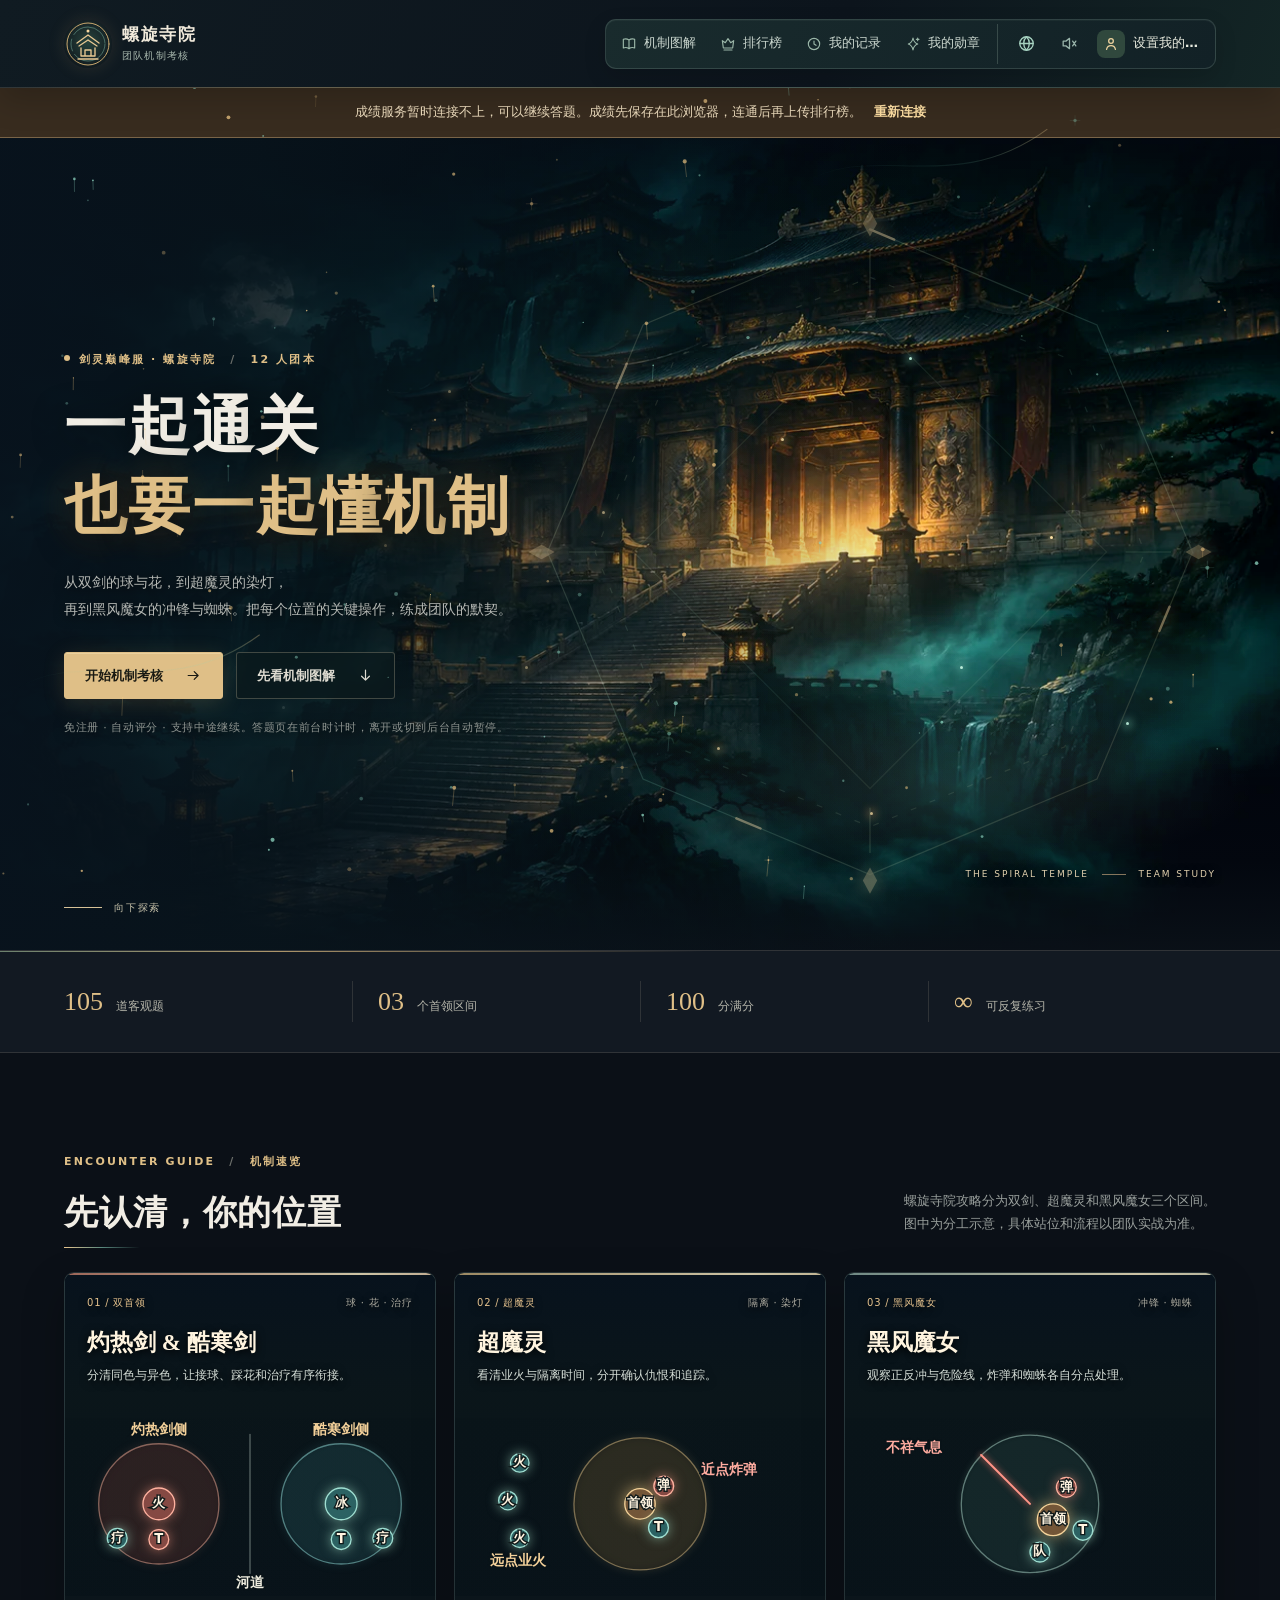
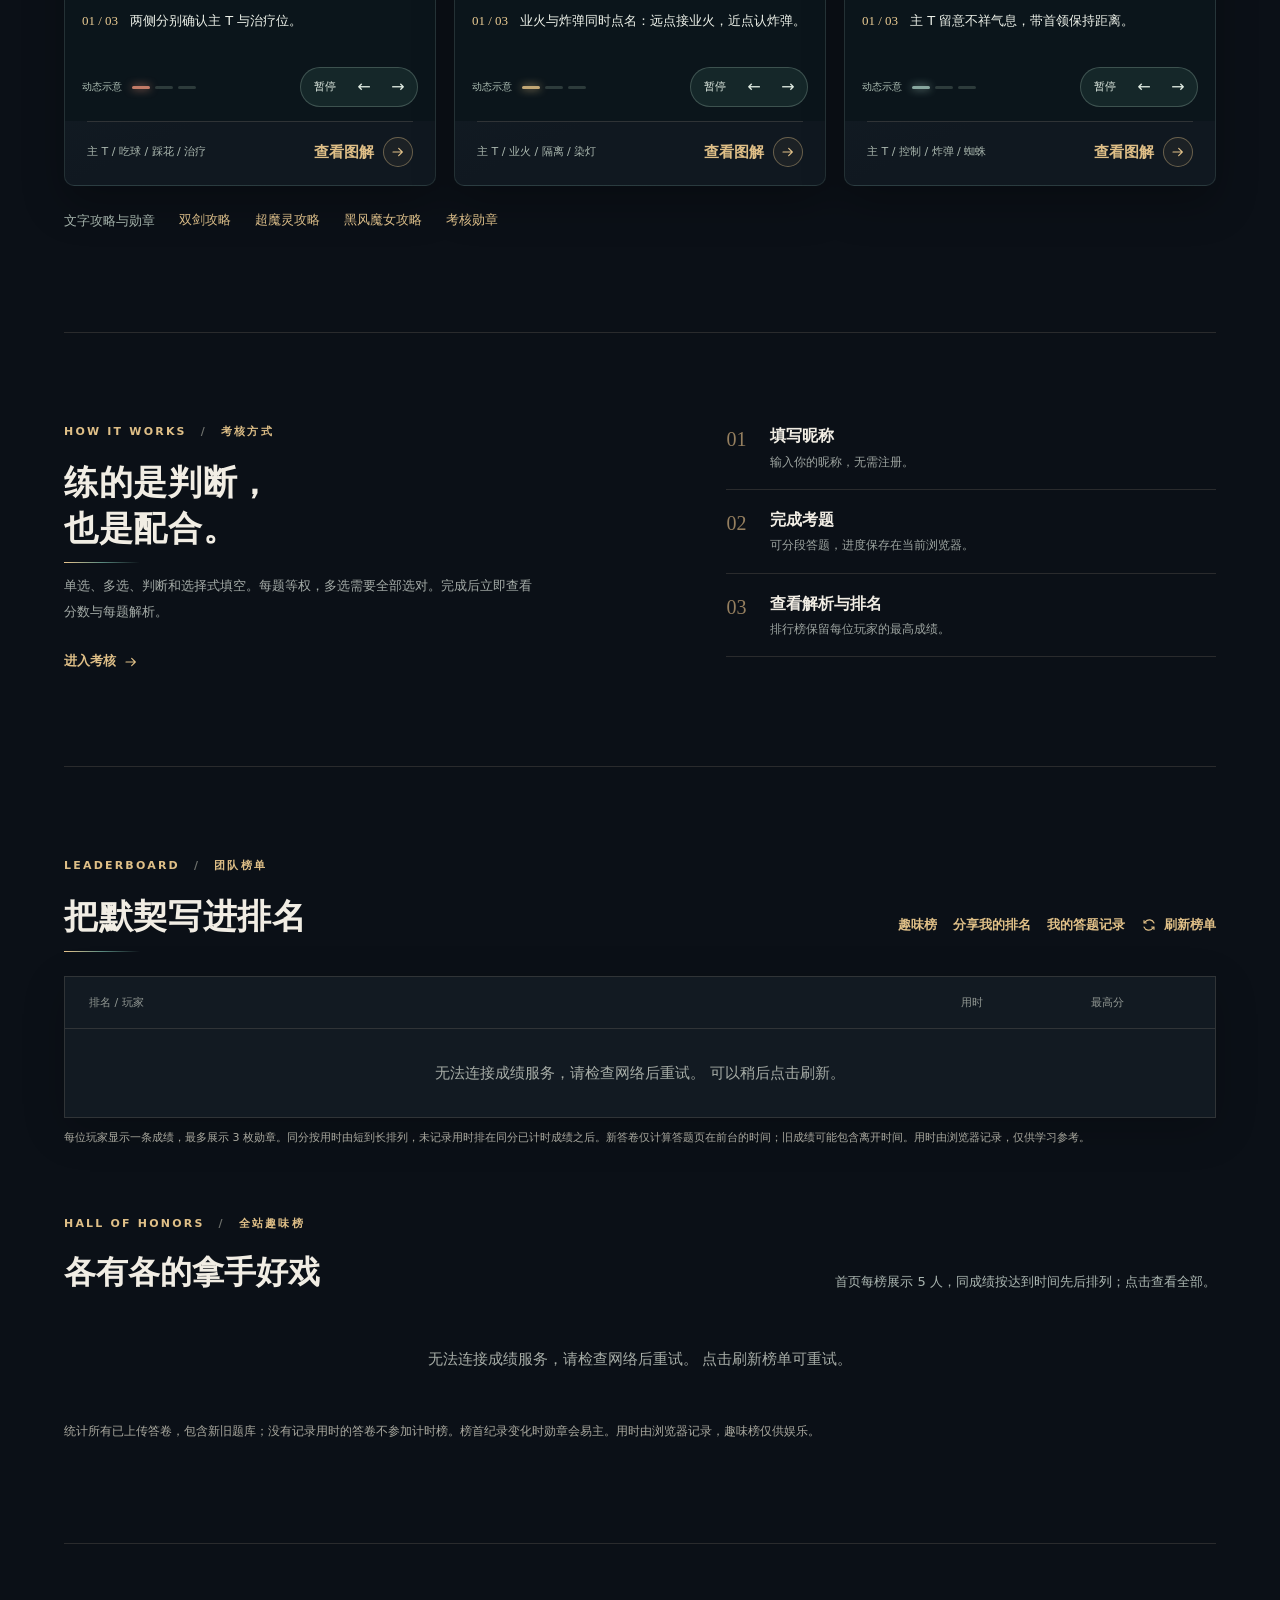
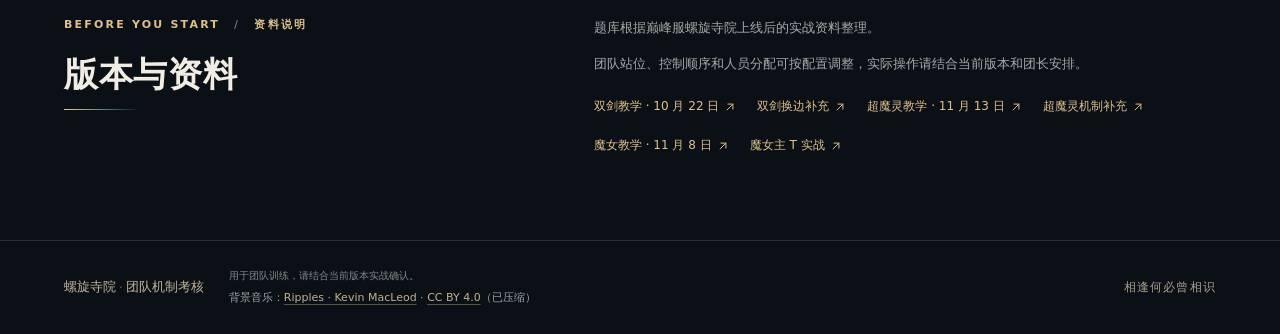
==== commit 24d5bbd4: "Restore fluid cursor and clarify immersive hero" ====
--- a/index.html
+++ b/index.html
@@ -1332,7 +1332,7 @@
 .site-shell { width: 100%; max-width: none; }
 .temple-particles { position: fixed; inset: 0; z-index: 4; width: 100%; height: 100%; pointer-events: none; }
 /* Keep decorative particles behind encounter diagrams and question content. */
-.guide-card, .guide-view, .exam-view, .result-view, .history-view, .badges-view { position: relative; z-index: 5; }
+.guide-card, .ranking-section, .guide-view, .exam-view, .result-view, .history-view, .badges-view { position: relative; z-index: 5; }
 .site-shell::after {
   content: ''; position: fixed; inset: -5% -55%; z-index: 45; opacity: 0; pointer-events: none;
   background: linear-gradient(105deg, transparent 38%, #4eaa9930 44%, #e5c88766 49.6%, #ffedbdad 50%, #77d9c46b 50.4%, transparent 59%);
@@ -1364,7 +1364,7 @@
 .formation-lines path:nth-child(3) { opacity: .55; }
 .formation-trace { fill: none; stroke: #f6d89f; stroke-width: 2; stroke-linecap: round; stroke-dasharray: 22 440; filter: drop-shadow(0 0 6px #f0c782); }
 .formation-marks { fill: #efcc8e; filter: drop-shadow(0 0 7px #edc37d); }
-.hero-radiance { background: radial-gradient(ellipse 25% 28% at 65% 51%, #ffda9b99, #e5a55728 48%, transparent 78%); }
+.hero-radiance { background: radial-gradient(ellipse 20% 24% at 65% 51%, #ffd28d35, #d99b4e0a 45%, transparent 76%); }
 .hero-light-shaft {
   position: absolute; inset: -12%; pointer-events: none; mix-blend-mode: screen;
   background: linear-gradient(118deg, transparent 38%, #d9d8aa1c 40%, transparent 42%, #e8cb8f26 44%, transparent 47%, #87c9b918 51%, transparent 54%);
@@ -1565,8 +1565,8 @@
 
 /* The temple fills the whole opening scene; its edges fade into the surrounding page. */
 .splash-cursor {
-  position: fixed; inset: 0; z-index: 3; width: 100%; height: 100%;
-  pointer-events: none; mix-blend-mode: screen; opacity: .8;
+  position: fixed; inset: 0; z-index: 2; width: 100%; height: 100%;
+  pointer-events: none; mix-blend-mode: screen;
 }
 .hero {
   display: flex; align-items: center; isolation: isolate;
@@ -1593,13 +1593,13 @@
 .hero-scene { position: absolute; inset: 0; aspect-ratio: auto; mask-image: none; }
 .hero-scene::after {
   content: ''; position: absolute; inset: 0; pointer-events: none;
-  background: linear-gradient(90deg, #08131df5 0%, #08141ce8 22%, #08151d9c 43%, #08151d16 72%),
-              linear-gradient(0deg, #0b1219f2 0%, #0b121977 11%, transparent 32%),
-              linear-gradient(180deg, #07101980, transparent 22%);
+  background: linear-gradient(90deg, #08131df2 0%, #08141cd9 20%, #08151d80 41%, transparent 72%),
+              linear-gradient(0deg, #0b1219db 0%, #0b121944 11%, transparent 32%),
+              linear-gradient(180deg, #07101950, transparent 22%);
 }
 .hero-landscape {
-  object-position: 62% 50%; opacity: .9;
-  filter: saturate(1.08) contrast(1.05) brightness(.83);
+  object-position: 62% 50%; opacity: 1;
+  filter: saturate(1.08) contrast(1.08) brightness(1.03);
 }
 .hero-halo {
   z-index: 2; left: 68%; top: 51%; width: min(56vw, 1050px);
@@ -1637,6 +1637,13 @@
   background: linear-gradient(90deg, var(--accent), #fff0c7, var(--accent), transparent);
   background-size: 240% 100%;
 }
+.option { position: relative; overflow: hidden; }
+.option > * { position: relative; z-index: 1; }
+.option.selection-fresh::before {
+  content: ''; position: absolute; inset: 0; z-index: 0; pointer-events: none;
+  background: linear-gradient(100deg, #f4d29338, #87c8b52b 45%, transparent 75%);
+  opacity: 0;
+}
 @media (min-width: 1101px) {
   .hero { padding-inline: var(--page-inset); }
   .hero h1 { font-size: clamp(62px, 4.5vw, 112px); }
@@ -1656,9 +1663,9 @@
   .hero h1 { font-size: clamp(36px, 9.2vw, 52px); }
   .hero-description { max-width: 35em; }
   .hero-art { width: 100%; height: 100%; margin: 0; }
-  .hero-landscape { object-position: 65% 51%; opacity: .83; }
+  .hero-landscape { object-position: 65% 51%; opacity: 1; }
   .hero-scene::after {
-    background: linear-gradient(180deg, #08131def 0%, #08141cd9 20%, #08151d8a 43%, #08151d24 69%, #0b1219e6 100%),
+    background: linear-gradient(180deg, #08131def 0%, #08141cd4 20%, #08151d78 43%, #08151d18 69%, #0b1219d9 100%),
                 linear-gradient(90deg, #09141c77, transparent 75%);
   }
   .hero-halo { left: 65%; top: 66%; width: min(110vw, 600px); opacity: .36; }
@@ -1672,6 +1679,14 @@
 }
 @media (prefers-reduced-motion: no-preference) {
   .hero-landscape { animation: immersive-landscape 24s ease-in-out infinite alternate; }
+  .hero-title-line > span, .hero h1 em > span {
+    display: inline-block;
+    animation: hero-letter-in .75s cubic-bezier(.22, 1, .36, 1) calc(.16s + var(--letter) * .065s) backwards;
+  }
+  body.intro-seen .hero-title-line > span, body.intro-seen .hero h1 em > span { animation: none; }
+  .guide-card.motion-enter .chapter-heading { animation: chapter-heading-in .8s ease-out var(--reveal-delay, 0s) backwards; }
+  .option.selection-fresh::before { animation: option-selection-light .65s ease-out; }
+  .option.selection-fresh .option-letter { animation: option-selection-mark .45s cubic-bezier(.2, .9, .3, 1.3); }
   .hero-index .hero-scroll-line { animation: immersive-scroll 2.8s ease-in-out infinite; }
   .guide-card::before { animation: card-rim-travel 7s linear infinite; }
   .guide-card:nth-child(2)::before { animation-delay: -2.3s; }
@@ -1682,6 +1697,10 @@
     transform: perspective(1400px) translateY(-6px) rotateX(var(--tilt-y, 0deg)) rotateY(var(--tilt-x, 0deg));
   }
 }
+@keyframes hero-letter-in { from { opacity: 0; transform: translateY(.32em); filter: blur(6px); } to { opacity: 1; transform: translateY(0); filter: blur(0); } }
+@keyframes chapter-heading-in { from { opacity: 0; filter: blur(5px); } to { opacity: 1; filter: blur(0); } }
+@keyframes option-selection-light { 0% { opacity: 0; transform: translateX(-24%); } 24% { opacity: 1; } 100% { opacity: 0; transform: translateX(18%); } }
+@keyframes option-selection-mark { 0% { transform: scale(.86); } 55% { transform: scale(1.24); color: #ffe5ae; } 100% { transform: scale(1); } }
 @keyframes immersive-landscape {
   from { transform: translate3d(var(--depth-x, 0px), var(--depth-y, 0px), 0) scale(1.05); }
   to { transform: translate3d(calc(var(--depth-x, 0px) - 1%), var(--depth-y, 0px), 0) scale(1.11); }
@@ -1727,7 +1746,6 @@
   <div class="site-shell">
     <div class="ambient-world" aria-hidden="true"><span></span><span></span><span></span></div>
     <canvas id="temple-particles" class="temple-particles" aria-hidden="true"></canvas>
-    <canvas id="splash-cursor" class="splash-cursor" aria-hidden="true"></canvas>
     <header class="topbar">
       <a href="#home" class="brand" aria-label="螺旋寺院机制考核首页"><span class="brand-mark" aria-hidden="true"><svg viewBox="0 0 48 48"><circle cx="24" cy="24" r="21"/><circle class="brand-ring" cx="24" cy="24" r="17"/><path d="M13 23 24 15l11 8M15 26l9-6 9 6M17 28v8h14v-8M21 36v-6h6v6M14 39h20"/><circle class="brand-star" cx="24" cy="11" r="1.5"/></svg></span><span class="brand-copy"><strong>螺旋寺院</strong><small>团队机制考核</small></span></a>
       <div class="header-dock">
@@ -1749,9 +1767,10 @@
     <main>
       <div id="home-view">
         <section class="hero" id="home">
+          <canvas id="splash-cursor" class="splash-cursor" aria-hidden="true"></canvas>
           <div class="hero-copy">
             <p class="eyebrow"><span class="dot"></span>剑灵巅峰服 · 螺旋寺院 <span class="slash">/</span> 12 人团本</p>
-            <h1>一起通关<br><em>也要一起懂机制</em></h1>
+            <h1 aria-label="一起通关，也要一起懂机制"><span class="hero-title-line"><span style="--letter:0">一</span><span style="--letter:1">起</span><span style="--letter:2">通</span><span style="--letter:3">关</span></span><br><em><span style="--letter:4">也</span><span style="--letter:5">要</span><span style="--letter:6">一</span><span style="--letter:7">起</span><span style="--letter:8">懂</span><span style="--letter:9">机</span><span style="--letter:10">制</span></em></h1>
             <p class="hero-description">从双剑的球与花，到超魔灵的染灯，<br class="desktop-only">再到黑风魔女的冲锋与蜘蛛。把每个位置的关键操作，练成团队的默契。</p>
             <div class="hero-actions"><button class="btn btn-primary" type="button" data-action="start">开始机制考核 <svg class="icon" aria-hidden="true"><use href="#icon-arrow-right"/></svg></button><a class="btn btn-ghost" href="#guide">先看机制图解 <svg class="icon" aria-hidden="true"><use href="#icon-arrow-down"/></svg></a></div>
             <p class="hero-note">免注册 · 自动评分 · 支持中途继续。答题页在前台时计时，离开或切到后台自动暂停。</p>
@@ -6753,7 +6772,11 @@
     if(q.type==='multiple') { const current=new Set(draft.answers[q.id]||[]); if(checked) current.add(id); else current.delete(id); draft.answers[q.id]=Array.from(current); }
     else draft.answers[q.id]=[id];
     storeDraft(); renderQuestion(false);
-    const refreshed=$('question-options').querySelector(`input[value="${id}"]`); if(refreshed)refreshed.focus({preventScroll:true});
+    const refreshed=$('question-options').querySelector(`input[value="${id}"]`);
+    if(refreshed) {
+      if(refreshed.checked) refreshed.closest('.option')?.classList.add('selection-fresh');
+      refreshed.focus({preventScroll:true});
+    }
   }
   function renderQuestion(focus=false) {
     const q=qs[index], section=sectionOf(q.section), done=qs.filter(answered).length;
@@ -8310,191 +8333,432 @@
   if (enabled) startPlayback();
 })();
 
-// Fine, short-lived stardust follows the pointer without covering page content.
+/*
+Fluid solver adapted from WebGL Fluid Simulation by Pavel Dobryakov:
+https://github.com/PavelDoGreat/WebGL-Fluid-Simulation
+
+MIT License
+
+Copyright (c) 2017 Pavel Dobryakov
+
+Permission is hereby granted, free of charge, to any person obtaining a copy
+of this software and associated documentation files (the "Software"), to deal
+in the Software without restriction, including without limitation the rights
+to use, copy, modify, merge, publish, distribute, sublicense, and/or sell
+copies of the Software, and to permit persons to whom the Software is
+furnished to do so, subject to the following conditions:
+
+The above copyright notice and this permission notice shall be included in all
+copies or substantial portions of the Software.
+
+THE SOFTWARE IS PROVIDED "AS IS", WITHOUT WARRANTY OF ANY KIND, EXPRESS OR
+IMPLIED, INCLUDING BUT NOT LIMITED TO THE WARRANTIES OF MERCHANTABILITY,
+FITNESS FOR A PARTICULAR PURPOSE AND NONINFRINGEMENT. IN NO EVENT SHALL THE
+AUTHORS OR COPYRIGHT HOLDERS BE LIABLE FOR ANY CLAIM, DAMAGES OR OTHER
+LIABILITY, WHETHER IN AN ACTION OF CONTRACT, TORT OR OTHERWISE, ARISING FROM,
+OUT OF OR IN CONNECTION WITH THE SOFTWARE OR THE USE OR OTHER DEALINGS IN THE
+SOFTWARE.
+*/
 (() => {
   const canvas = document.getElementById('splash-cursor');
+  const hero = document.getElementById('home');
   const home = document.getElementById('home-view');
-  const context = canvas?.getContext('2d');
-  if (!canvas || !home || !context || !window.matchMedia) return;
-
-  const motion = window.matchMedia('(prefers-reduced-motion: reduce)');
-  const finePointer = window.matchMedia('(pointer: fine)');
-  const particles = [], trail = [];
-  const colors = ['149,235,216', '103,205,193', '244,206,144', '218,236,211'];
-  let width = 0, height = 0, frame = 0, lastFrame = 0, pointer = null, touch = null;
-  let sequence = 0, limit = 300;
-
-  const active = () => !document.hidden && !motion.matches && !home.hidden && !home.classList.contains('hidden');
-  const editable = target => !!target?.closest?.('input, textarea, select, [contenteditable]:not([contenteditable="false"]), dialog');
-  const between = (min, max) => min + Math.random() * (max - min);
-
+  if (!canvas || !hero || !home || !window.matchMedia) return;
+
+  const motion = matchMedia('(prefers-reduced-motion: reduce)');
+  const finePointer = matchMedia('(pointer: fine)');
+  const inputs = [];
+  let renderer = null, frame = 0, lastFrame = 0, lastInput = 0;
+  let pointer = null, touch = null, resizeFrame = 0;
+
+  function visible() {
+    return !document.hidden && !motion.matches && !home.hidden &&
+      !home.classList.contains('hidden');
+  }
+  function inside(event) {
+    if (!home.contains(event.target) || event.clientX < 0 || event.clientX > innerWidth ||
+        event.clientY < 0 || event.clientY > innerHeight ||
+        event.target.closest?.('button, a, input, textarea, select, dialog, [contenteditable="true"]')) return null;
+    return {x:event.clientX / innerWidth, y:1 - event.clientY / innerHeight};
+  }
+  const clamp = (v, lo, hi) => Math.max(lo, Math.min(hi, v));
+
+  function makeRenderer() {
+    const gl = canvas.getContext('webgl', {alpha:true, depth:false, stencil:false, antialias:false, premultipliedAlpha:true});
+    if (!gl) return null;
+    const half = gl.getExtension('OES_texture_half_float');
+    if (!half) return null;
+    gl.getExtension('EXT_color_buffer_half_float');
+    const linear = !!gl.getExtension('OES_texture_half_float_linear');
+    const type = half.HALF_FLOAT_OES;
+    const vertex = `
+      precision highp float;
+      attribute vec2 aPosition;
+      uniform vec2 texelSize;
+      varying vec2 vUv, vL, vR, vT, vB;
+      void main() {
+        vUv = aPosition * .5 + .5;
+        vL = vUv - vec2(texelSize.x, 0.);
+        vR = vUv + vec2(texelSize.x, 0.);
+        vT = vUv + vec2(0., texelSize.y);
+        vB = vUv - vec2(0., texelSize.y);
+        gl_Position = vec4(aPosition, 0., 1.);
+      }`;
+    const shared = `
+      precision highp float;
+      precision highp sampler2D;
+      varying vec2 vUv, vL, vR, vT, vB;
+    `;
+    const bilerp = `
+      vec4 bilerp(sampler2D image, vec2 uv, vec2 size) {
+        vec2 st = uv / size - .5;
+        vec2 base = floor(st), f = fract(st);
+        vec4 a = texture2D(image, (base + vec2(.5, .5)) * size);
+        vec4 b = texture2D(image, (base + vec2(1.5, .5)) * size);
+        vec4 c = texture2D(image, (base + vec2(.5, 1.5)) * size);
+        vec4 d = texture2D(image, (base + vec2(1.5, 1.5)) * size);
+        return mix(mix(a, b, f.x), mix(c, d, f.x), f.y);
+      }
+    `;
+    const shaders = {
+      splat: `
+        uniform sampler2D target;
+        uniform float aspect, radius;
+        uniform vec2 point;
+        uniform vec3 color;
+        void main() {
+          vec2 p = vUv - point;
+          p.x *= aspect;
+          vec3 ink = exp(-dot(p, p) / radius) * color;
+          gl_FragColor = vec4(texture2D(target, vUv).xyz + ink, 1.);
+        }`,
+      advection: `
+        uniform sampler2D velocity, source;
+        uniform vec2 texelSize, sourceTexel;
+        uniform float dt, dissipation;
+        ` + bilerp + (linear ? `
+        void main() {
+          vec2 coord = vUv - dt * texture2D(velocity, vUv).xy * texelSize;
+          gl_FragColor = texture2D(source, coord) / (1. + dissipation * dt);
+        }` : `
+        void main() {
+          vec2 coord = vUv - dt * bilerp(velocity, vUv, texelSize).xy * texelSize;
+          gl_FragColor = bilerp(source, coord, sourceTexel) / (1. + dissipation * dt);
+        }`),
+      curl: `
+        uniform sampler2D velocity;
+        void main() {
+          float l = texture2D(velocity, vL).y, r = texture2D(velocity, vR).y;
+          float t = texture2D(velocity, vT).x, b = texture2D(velocity, vB).x;
+          gl_FragColor = vec4(.5 * (r - l - t + b), 0., 0., 1.);
+        }`,
+      vorticity: `
+        uniform sampler2D velocity, curlField;
+        uniform float strength, dt;
+        void main() {
+          float l = texture2D(curlField, vL).x, r = texture2D(curlField, vR).x;
+          float t = texture2D(curlField, vT).x, b = texture2D(curlField, vB).x;
+          float c = texture2D(curlField, vUv).x;
+          vec2 force = .5 * vec2(abs(t) - abs(b), abs(r) - abs(l));
+          force /= length(force) + .0001;
+          force *= strength * c;
+          force.y *= -1.;
+          vec2 vel = texture2D(velocity, vUv).xy + force * dt;
+          gl_FragColor = vec4(clamp(vel, -1000., 1000.), 0., 1.);
+        }`,
+      divergence: `
+        uniform sampler2D velocity;
+        void main() {
+          float l = texture2D(velocity, vL).x, r = texture2D(velocity, vR).x;
+          float t = texture2D(velocity, vT).y, b = texture2D(velocity, vB).y;
+          vec2 c = texture2D(velocity, vUv).xy;
+          if (vL.x < 0.) l = -c.x;
+          if (vR.x > 1.) r = -c.x;
+          if (vT.y > 1.) t = -c.y;
+          if (vB.y < 0.) b = -c.y;
+          gl_FragColor = vec4(.5 * (r - l + t - b), 0., 0., 1.);
+        }`,
+      clear: `
+        uniform sampler2D target;
+        uniform float amount;
+        void main() { gl_FragColor = amount * texture2D(target, vUv); }`,
+      pressure: `
+        uniform sampler2D pressure, divergence;
+        void main() {
+          float l = texture2D(pressure, vL).x, r = texture2D(pressure, vR).x;
+          float t = texture2D(pressure, vT).x, b = texture2D(pressure, vB).x;
+          float d = texture2D(divergence, vUv).x;
+          gl_FragColor = vec4((l + r + b + t - d) * .25, 0., 0., 1.);
+        }`,
+      gradient: `
+        uniform sampler2D pressure, velocity;
+        void main() {
+          float l = texture2D(pressure, vL).x, r = texture2D(pressure, vR).x;
+          float t = texture2D(pressure, vT).x, b = texture2D(pressure, vB).x;
+          vec2 vel = texture2D(velocity, vUv).xy - vec2(r - l, t - b);
+          gl_FragColor = vec4(vel, 0., 1.);
+        }`,
+      display: `
+        uniform sampler2D dye;
+        uniform vec2 sourceTexel;
+        ` + bilerp + (linear ? `
+        vec3 sampleInk(vec2 uv) { return texture2D(dye, uv).rgb; }
+        ` : `
+        vec3 sampleInk(vec2 uv) { return bilerp(dye, uv, sourceTexel).rgb; }
+        `) + `
+        void main() {
+          vec3 ink = max(sampleInk(vUv), vec3(0.));
+          float peak = max(ink.r, max(ink.g, ink.b));
+          float left = length(sampleInk(vUv - vec2(sourceTexel.x, 0.)));
+          float right = length(sampleInk(vUv + vec2(sourceTexel.x, 0.)));
+          float bottom = length(sampleInk(vUv - vec2(0., sourceTexel.y)));
+          float top = length(sampleInk(vUv + vec2(0., sourceTexel.y)));
+          float rim = smoothstep(.025, .4, length(vec2(right - left, top - bottom)));
+          vec3 hue = mix(ink / max(peak, .0001), vec3(.86, 1., .73), rim * .16);
+          float alpha = min((1. - exp(-peak * .5)) * .62 + rim * .08, .57);
+          gl_FragColor = vec4(hue * alpha, alpha);
+        }`
+    };
+
+    function compile(type, source) {
+      const shader = gl.createShader(type);
+      gl.shaderSource(shader, source);
+      gl.compileShader(shader);
+      if (!gl.getShaderParameter(shader, gl.COMPILE_STATUS)) {
+        gl.deleteShader(shader);
+        throw new Error('Fluid shader unavailable');
+      }
+      return shader;
+    }
+    function createProgram(fragment) {
+      const v = compile(gl.VERTEX_SHADER, vertex), f = compile(gl.FRAGMENT_SHADER, shared + fragment);
+      const program = gl.createProgram();
+      gl.attachShader(program, v); gl.attachShader(program, f);
+      gl.linkProgram(program); gl.deleteShader(v); gl.deleteShader(f);
+      if (!gl.getProgramParameter(program, gl.LINK_STATUS)) throw new Error('Fluid program unavailable');
+      const uniforms = {};
+      for (let i = 0; i < gl.getProgramParameter(program, gl.ACTIVE_UNIFORMS); i++) {
+        const name = gl.getActiveUniform(program, i).name;
+        uniforms[name] = gl.getUniformLocation(program, name);
+      }
+      return {program, uniforms, position:gl.getAttribLocation(program, 'aPosition')};
+    }
+    const programs = Object.fromEntries(Object.entries(shaders).map(([key, source]) => [key, createProgram(source)]));
+    const quad = gl.createBuffer();
+    gl.bindBuffer(gl.ARRAY_BUFFER, quad);
+    gl.bufferData(gl.ARRAY_BUFFER, new Float32Array([-1,-1, 1,-1, -1,1, 1,1]), gl.STATIC_DRAW);
+    let resources = [], velocity, dye, pressure, divergence, curl;
+
+    function surface(w, h, filter) {
+      const texture = gl.createTexture(), framebuffer = gl.createFramebuffer();
+      resources.push({texture, framebuffer});
+      gl.bindTexture(gl.TEXTURE_2D, texture);
+      gl.texParameteri(gl.TEXTURE_2D, gl.TEXTURE_MIN_FILTER, filter);
+      gl.texParameteri(gl.TEXTURE_2D, gl.TEXTURE_MAG_FILTER, filter);
+      gl.texParameteri(gl.TEXTURE_2D, gl.TEXTURE_WRAP_S, gl.CLAMP_TO_EDGE);
+      gl.texParameteri(gl.TEXTURE_2D, gl.TEXTURE_WRAP_T, gl.CLAMP_TO_EDGE);
+      gl.texImage2D(gl.TEXTURE_2D, 0, gl.RGBA, w, h, 0, gl.RGBA, type, null);
+      gl.bindFramebuffer(gl.FRAMEBUFFER, framebuffer);
+      gl.framebufferTexture2D(gl.FRAMEBUFFER, gl.COLOR_ATTACHMENT0, gl.TEXTURE_2D, texture, 0);
+      if (gl.checkFramebufferStatus(gl.FRAMEBUFFER) !== gl.FRAMEBUFFER_COMPLETE) throw new Error('Fluid buffer unavailable');
+      gl.viewport(0, 0, w, h);
+      gl.clearColor(0, 0, 0, 0); gl.clear(gl.COLOR_BUFFER_BIT);
+      return {texture, framebuffer, width:w, height:h, x:1/w, y:1/h};
+    }
+    function pair(w, h, filter) {
+      return {read:surface(w,h,filter), write:surface(w,h,filter),
+        swap() { const previous = this.read; this.read = this.write; this.write = previous; }};
+    }
+    function dimensions(shortSide) {
+      const aspect = canvas.width / canvas.height;
+      return aspect >= 1
+        ? [Math.min(2048, Math.round(shortSide * aspect)), shortSide]
+        : [shortSide, Math.min(2048, Math.round(shortSide / aspect))];
+    }
+    function resize() {
+      for (const item of resources) { gl.deleteTexture(item.texture); gl.deleteFramebuffer(item.framebuffer); }
+      resources = [];
+      const sim = dimensions(128), ink = dimensions(linear ? 512 : 384);
+      const filter = linear ? gl.LINEAR : gl.NEAREST;
+      velocity = pair(sim[0], sim[1], filter);
+      dye = pair(ink[0], ink[1], filter);
+      pressure = pair(sim[0], sim[1], gl.NEAREST);
+      divergence = surface(sim[0], sim[1], gl.NEAREST);
+      curl = surface(sim[0], sim[1], gl.NEAREST);
+      clear();
+    }
+    function bind(name, texel) {
+      const item = programs[name];
+      gl.useProgram(item.program);
+      gl.bindBuffer(gl.ARRAY_BUFFER, quad);
+      gl.enableVertexAttribArray(item.position);
+      gl.vertexAttribPointer(item.position, 2, gl.FLOAT, false, 0, 0);
+      if (item.uniforms.texelSize && texel) gl.uniform2f(item.uniforms.texelSize, texel.x, texel.y);
+      return item.uniforms;
+    }
+    function texture(target, id) {
+      gl.activeTexture(gl.TEXTURE0 + id); gl.bindTexture(gl.TEXTURE_2D, target.texture);
+      return id;
+    }
+    function draw(target) {
+      gl.bindFramebuffer(gl.FRAMEBUFFER, target ? target.framebuffer : null);
+      gl.viewport(0, 0, target ? target.width : canvas.width, target ? target.height : canvas.height);
+      gl.drawArrays(gl.TRIANGLE_STRIP, 0, 4);
+    }
+    function clear() {
+      gl.disable(gl.BLEND);
+      gl.clearColor(0, 0, 0, 0);
+      for (const item of resources) {
+        gl.bindFramebuffer(gl.FRAMEBUFFER, item.framebuffer); gl.clear(gl.COLOR_BUFFER_BIT);
+      }
+      gl.bindFramebuffer(gl.FRAMEBUFFER, null); gl.clear(gl.COLOR_BUFFER_BIT);
+    }
+    function splat(input) {
+      const u = bind('splat');
+      gl.uniform1f(u.aspect, canvas.width / canvas.height);
+      gl.uniform1f(u.radius, .0017 * Math.max(1, canvas.width / canvas.height));
+      gl.uniform2f(u.point, input.x, input.y);
+      gl.uniform1i(u.target, texture(velocity.read, 0));
+      gl.uniform3f(u.color, input.dx, input.dy, 0);
+      draw(velocity.write); velocity.swap();
+      gl.uniform1i(u.target, texture(dye.read, 0));
+      gl.uniform3f(u.color, input.color[0], input.color[1], input.color[2]);
+      draw(dye.write); dye.swap();
+    }
+    function step(dt) {
+      gl.disable(gl.BLEND);
+      let u = bind('curl', velocity.read);
+      gl.uniform1i(u.velocity, texture(velocity.read, 0)); draw(curl);
+      u = bind('vorticity', velocity.read);
+      gl.uniform1i(u.velocity, texture(velocity.read, 0)); gl.uniform1i(u.curlField, texture(curl, 1));
+      gl.uniform1f(u.strength, 28); gl.uniform1f(u.dt, dt);
+      draw(velocity.write); velocity.swap();
+      u = bind('divergence', velocity.read);
+      gl.uniform1i(u.velocity, texture(velocity.read, 0)); draw(divergence);
+      u = bind('clear');
+      gl.uniform1i(u.target, texture(pressure.read, 0)); gl.uniform1f(u.amount, .8);
+      draw(pressure.write); pressure.swap();
+      u = bind('pressure', velocity.read);
+      gl.uniform1i(u.divergence, texture(divergence, 0));
+      for (let i = 0; i < 18; i++) {
+        gl.uniform1i(u.pressure, texture(pressure.read, 1)); draw(pressure.write); pressure.swap();
+      }
+      u = bind('gradient', velocity.read);
+      gl.uniform1i(u.pressure, texture(pressure.read, 0)); gl.uniform1i(u.velocity, texture(velocity.read, 1));
+      draw(velocity.write); velocity.swap();
+      u = bind('advection', velocity.read);
+      gl.uniform1i(u.velocity, texture(velocity.read, 0)); gl.uniform1i(u.source, 0);
+      if (u.sourceTexel) gl.uniform2f(u.sourceTexel, velocity.read.x, velocity.read.y);
+      gl.uniform1f(u.dt, dt); gl.uniform1f(u.dissipation, .35);
+      draw(velocity.write); velocity.swap();
+      gl.uniform1i(u.velocity, texture(velocity.read, 0)); gl.uniform1i(u.source, texture(dye.read, 1));
+      if (u.sourceTexel) gl.uniform2f(u.sourceTexel, dye.read.x, dye.read.y);
+      gl.uniform1f(u.dissipation, 1.15);
+      draw(dye.write); dye.swap();
+    }
+    function render() {
+      gl.disable(gl.BLEND);
+      const u = bind('display', dye.read);
+      gl.uniform1i(u.dye, texture(dye.read, 0));
+      gl.uniform2f(u.sourceTexel, dye.read.x, dye.read.y);
+      draw(null);
+    }
+    return {resize, clear, splat, step, render};
+  }
+
+  function initialize() {
+    try {
+      renderer = makeRenderer();
+      if (renderer) {
+        canvas.dataset.fluid = 'webgl';
+        resize();
+      } else canvas.dataset.fluid = 'unavailable';
+    } catch (_) {
+      renderer = null;
+      canvas.dataset.fluid = 'unavailable';
+    }
+  }
   function resize() {
     stop();
-    width = window.innerWidth;
-    height = window.innerHeight;
-    if (!width || !height) return;
-    const ratio = Math.min(window.devicePixelRatio || 1, 1.25, Math.sqrt(2400000 / (width * height)));
-    canvas.width = Math.max(1, Math.round(width * ratio));
-    canvas.height = Math.max(1, Math.round(height * ratio));
-    context.setTransform(canvas.width / width, 0, 0, canvas.height / height, 0, 0);
-    limit = Math.min(620, Math.max(200, Math.round(width * height / 2700)));
-  }
-
+    if (!renderer) return;
+    if (!innerWidth || !innerHeight) return;
+    const ratio = Math.min(devicePixelRatio || 1, 1.25, Math.sqrt(2400000 / (innerWidth * innerHeight)));
+    canvas.width = Math.max(1, Math.round(innerWidth * ratio));
+    canvas.height = Math.max(1, Math.round(innerHeight * ratio));
+    try { renderer.resize(); } catch (_) { renderer = null; canvas.dataset.fluid = 'unavailable'; }
+  }
   function stop() {
     if (frame) cancelAnimationFrame(frame);
+    frame = 0; lastFrame = 0; pointer = null; touch = null; inputs.length = 0;
+    canvas.dataset.fluidActive = 'false';
+    if (renderer) renderer.clear();
+  }
+  function animate(now) {
     frame = 0;
-    lastFrame = 0;
-    pointer = null;
-    touch = null;
-    particles.length = 0;
-    trail.length = 0;
-    context.clearRect(0, 0, width, height);
-  }
-
-  function start() {
-    if (!frame && active()) frame = requestAnimationFrame(draw);
-  }
-
-  function addParticle(x, y, dx, dy, burst) {
-    const angle = between(0, Math.PI * 2);
-    const radius = between(2, burst ? 11 : 8);
-    const speed = between(burst ? 55 : 28, burst ? 155 : 105);
-    const carry = burst ? 0 : between(12, 45);
-    const color = colors[Math.floor(Math.random() * colors.length)];
-    particles.push({
-      x: x + Math.cos(angle) * radius,
-      y: y + Math.sin(angle) * radius,
-      vx: Math.cos(angle) * speed + dx * carry,
-      vy: Math.sin(angle) * speed + dy * carry - 8,
-      spin: between(-2.8, 2.8), age: 0, life: between(1.1, burst ? 2.15 : 2),
-      size: between(.7, 2), color, glint: Math.random() < .2
-    });
-    if (particles.length > limit) particles.splice(0, particles.length - limit);
-  }
-
-  function burst(x, y) {
-    for (let i = 0; i < 28; i++) addParticle(x, y, 0, 0, true);
-    start();
-  }
-
+    if (!renderer || !visible() || now - lastInput > 5000) { stop(); return; }
+    const dt = lastFrame ? clamp((now - lastFrame) / 1000, .001, .033) : .016;
+    lastFrame = now;
+    for (const item of inputs.splice(0, 6)) renderer.splat(item);
+    renderer.step(dt); renderer.render();
+    frame = requestAnimationFrame(animate);
+  }
+  function add(point, dx, dy, boost = 1) {
+    if (!renderer || !visible()) return;
+    const phase = .5 + .5 * Math.sin(performance.now() / 2900);
+    const color = [(.035 + .09 * phase) * boost, (.30 - .015 * phase) * boost, (.25 - .04 * phase) * boost];
+    inputs.push({x:point.x, y:point.y, dx:clamp(dx, -900, 900), dy:clamp(dy, -900, 900), color});
+    if (inputs.length > 18) inputs.splice(0, inputs.length - 18);
+    lastInput = performance.now();
+    canvas.dataset.fluidActive = 'true';
+    if (!frame) frame = requestAnimationFrame(animate);
+  }
   function move(event) {
-    if (!active() || !finePointer.matches || event.pointerType === 'touch' || editable(event.target)) {
-      pointer = null;
-      return;
-    }
-    const now = performance.now(), x = event.clientX, y = event.clientY;
-    if (!pointer || now - pointer.time > 180 || Math.hypot(x - pointer.x, y - pointer.y) > 220) {
-      pointer = {x, y, time: now};
-      sequence++;
-      return;
-    }
-    const dx = x - pointer.x, dy = y - pointer.y, distance = Math.hypot(dx, dy);
-    if (distance < 2) return;
-    const ux = dx / distance, uy = dy / distance;
-    const steps = Math.min(28, Math.max(1, Math.ceil(distance / 8)));
-    for (let i = 1; i <= steps; i++) {
-      const fraction = i / steps, px = pointer.x + dx * fraction, py = pointer.y + dy * fraction;
-      trail.push({x: px, y: py, nx: -uy, ny: ux, time: now, sequence});
-      addParticle(px, py, ux, uy, false);
-      addParticle(px, py, ux, uy, false);
-      addParticle(px, py, ux, uy, false);
-    }
-    if (trail.length > 150) trail.splice(0, trail.length - 150);
-    pointer = {x, y, time: now};
-    start();
-  }
-
-  function drawTrail(now) {
-    while (trail.length && now - trail[0].time > 1650) trail.shift();
-    const tones = ['149,235,216', '242,203,138', '113,206,193'];
-    for (let i = 1; i < trail.length; i++) {
-      const a = trail[i - 1], b = trail[i];
-      if (a.sequence !== b.sequence) continue;
-      const age = (now - b.time) / 1650;
-      const fade = Math.max(0, 1 - age) ** 2;
-      for (let strand = 0; strand < 3; strand++) {
-        const waveA = Math.sin(i * .31 + strand * 2.2 + (now - a.time) * .003) * (3 + strand * 4.5);
-        const waveB = Math.sin((i + 1) * .31 + strand * 2.2 + (now - b.time) * .003) * (3 + strand * 4.5);
-        context.strokeStyle = `rgba(${tones[strand]},${fade * (strand ? .4 : .7)})`;
-        context.lineWidth = strand ? .8 : 1.35;
-        context.beginPath();
-        context.moveTo(a.x + a.nx * waveA, a.y + a.ny * waveA);
-        context.lineTo(b.x + b.nx * waveB, b.y + b.ny * waveB);
-        context.stroke();
-      }
-    }
-  }
-
-  function draw(now) {
-    frame = 0;
-    if (!active()) { stop(); return; }
-    const dt = lastFrame ? Math.min((now - lastFrame) / 1000, .05) : .016;
-    lastFrame = now;
-    context.clearRect(0, 0, width, height);
-    context.globalCompositeOperation = 'lighter';
-    context.lineCap = 'round';
-    drawTrail(now);
-    for (let i = particles.length - 1; i >= 0; i--) {
-      const p = particles[i];
-      p.age += dt;
-      if (p.age >= p.life) { particles.splice(i, 1); continue; }
-      const turn = p.spin * dt, cosine = Math.cos(turn), sine = Math.sin(turn);
-      const damping = Math.exp(-1.05 * dt);
-      const vx = (p.vx * cosine - p.vy * sine) * damping;
-      p.vy = (p.vx * sine + p.vy * cosine) * damping - 7 * dt;
-      p.vx = vx;
-      p.x += p.vx * dt;
-      p.y += p.vy * dt;
-      const life = p.age / p.life;
-      const opacity = Math.min(1, p.age / .09) * (1 - life) ** 1.25;
-      const tailX = p.x - p.vx * .24, tailY = p.y - p.vy * .24;
-      context.strokeStyle = `rgba(${p.color},${opacity * .5})`;
-      context.lineWidth = p.size * .75;
-      context.beginPath();
-      context.moveTo(tailX, tailY);
-      context.quadraticCurveTo((tailX + p.x) / 2 - p.vy * .018, (tailY + p.y) / 2 + p.vx * .018, p.x, p.y);
-      context.stroke();
-      context.fillStyle = `rgba(${p.color},${opacity * .82})`;
-      context.beginPath();
-      context.arc(p.x, p.y, p.size, 0, Math.PI * 2);
-      context.fill();
-      if (p.glint && opacity > .25) {
-        context.strokeStyle = `rgba(${p.color},${opacity * .38})`;
-        context.lineWidth = .6;
-        context.beginPath();
-        context.moveTo(p.x - 3, p.y); context.lineTo(p.x + 3, p.y);
-        context.moveTo(p.x, p.y - 3); context.lineTo(p.x, p.y + 3);
-        context.stroke();
-      }
-    }
-    context.globalCompositeOperation = 'source-over';
-    if (particles.length || trail.length) frame = requestAnimationFrame(draw);
-    else { lastFrame = 0; pointer = null; }
-  }
-
-  resize();
-  window.addEventListener('resize', resize, {passive:true});
+    if (!renderer || !visible() || !finePointer.matches || event.pointerType === 'touch') { pointer = null; return; }
+    const point = inside(event), now = performance.now();
+    if (!point) { pointer = null; return; }
+    if (!pointer || now - pointer.time > 250 || Math.hypot(point.x - pointer.x, point.y - pointer.y) > .3) {
+      pointer = {...point, time:now}; return;
+    }
+    const aspect = canvas.width / canvas.height;
+    const dx = (point.x - pointer.x) * (aspect < 1 ? aspect : 1) * 6000;
+    const dy = (point.y - pointer.y) * (aspect > 1 ? 1 / aspect : 1) * 6000;
+    if (Math.hypot(dx, dy) > 1) add(point, dx, dy);
+    pointer = {...point, time:now};
+  }
+  function burst(point) {
+    for (let i = 0; i < 5; i++) {
+      const angle = i * Math.PI * 2 / 5;
+      add({x:point.x + Math.cos(angle) * .01, y:point.y + Math.sin(angle) * .01},
+        Math.cos(angle) * 120, Math.sin(angle) * 120, .55);
+    }
+  }
+
+  canvas.addEventListener('webglcontextlost', event => { event.preventDefault(); stop(); renderer = null; });
+  canvas.addEventListener('webglcontextrestored', initialize);
+  initialize();
+  window.addEventListener('resize', () => {
+    if (!resizeFrame) resizeFrame = requestAnimationFrame(() => { resizeFrame = 0; resize(); });
+  }, {passive:true});
   window.addEventListener('pointermove', move, {passive:true});
-  window.addEventListener('pointerout', event => {
-    if (!event.relatedTarget) { pointer = null; sequence++; }
-  }, {passive:true});
+  window.addEventListener('pointerout', event => { if (!event.relatedTarget) pointer = null; }, {passive:true});
   window.addEventListener('pointerdown', event => {
-    if (!active() || editable(event.target)) return;
+    const point = inside(event);
+    if (!point || !visible()) return;
     if (event.pointerType === 'touch') touch = {x:event.clientX, y:event.clientY, id:event.pointerId};
-    else burst(event.clientX, event.clientY);
+    else burst(point);
   }, {passive:true});
   window.addEventListener('pointerup', event => {
     if (!touch || event.pointerId !== touch.id) return;
-    if (active() && !editable(event.target) && Math.hypot(event.clientX - touch.x, event.clientY - touch.y) < 10) {
-      burst(event.clientX, event.clientY);
-    }
+    const point = inside(event);
+    if (point && Math.hypot(event.clientX - touch.x, event.clientY - touch.y) < 10) burst(point);
     touch = null;
   }, {passive:true});
   window.addEventListener('pointercancel', () => { touch = null; }, {passive:true});
-  document.addEventListener('visibilitychange', () => { if (!active()) stop(); });
-  if (motion.addEventListener) motion.addEventListener('change', () => { if (!active()) stop(); });
-  else motion.addListener(() => { if (!active()) stop(); });
-  if (window.MutationObserver) new MutationObserver(() => { if (!active()) stop(); })
+  window.addEventListener('scroll', () => { pointer = null; if (!visible() && frame) stop(); }, {passive:true});
+  document.addEventListener('visibilitychange', () => { if (!visible()) stop(); });
+  if (motion.addEventListener) motion.addEventListener('change', () => { if (!visible()) stop(); });
+  else motion.addListener(() => { if (!visible()) stop(); });
+  if (window.MutationObserver) new MutationObserver(() => { if (!visible()) stop(); })
     .observe(home, {attributes:true, attributeFilter:['class', 'hidden']});
 })();
 </script>
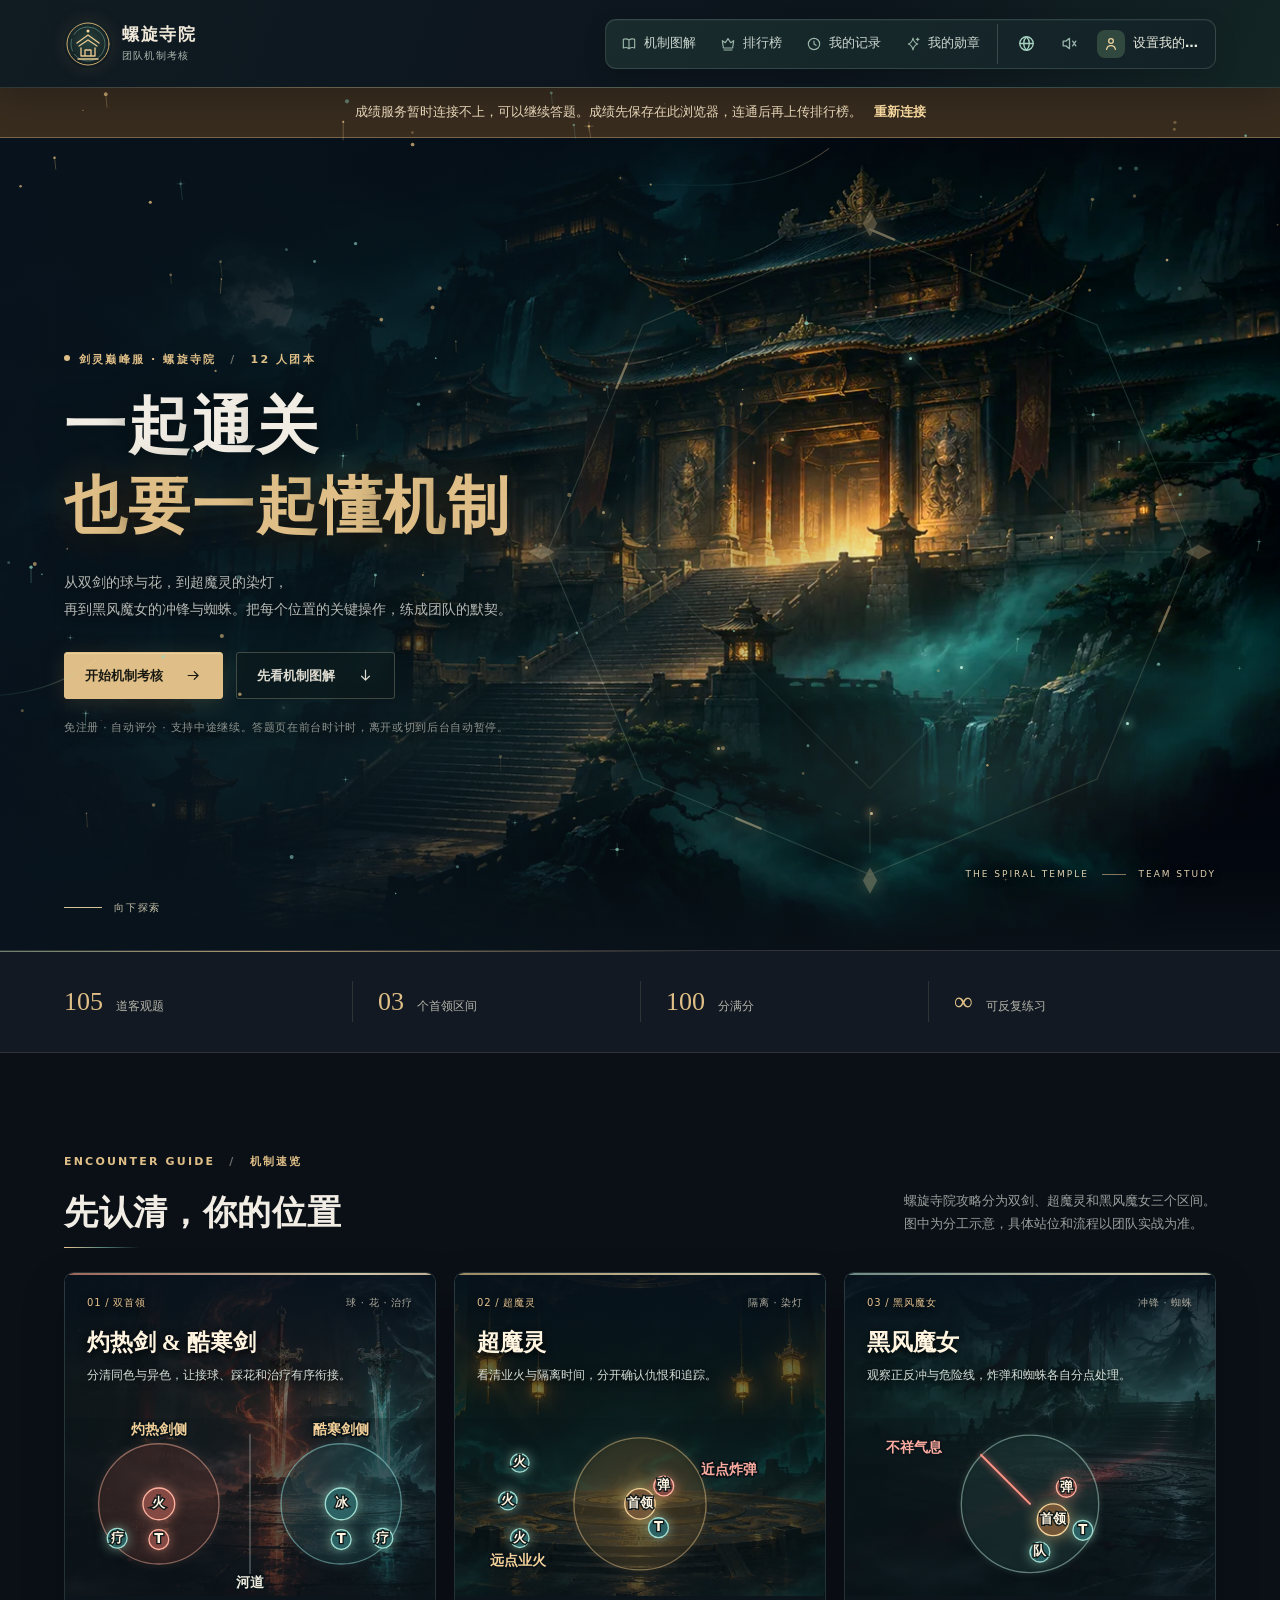
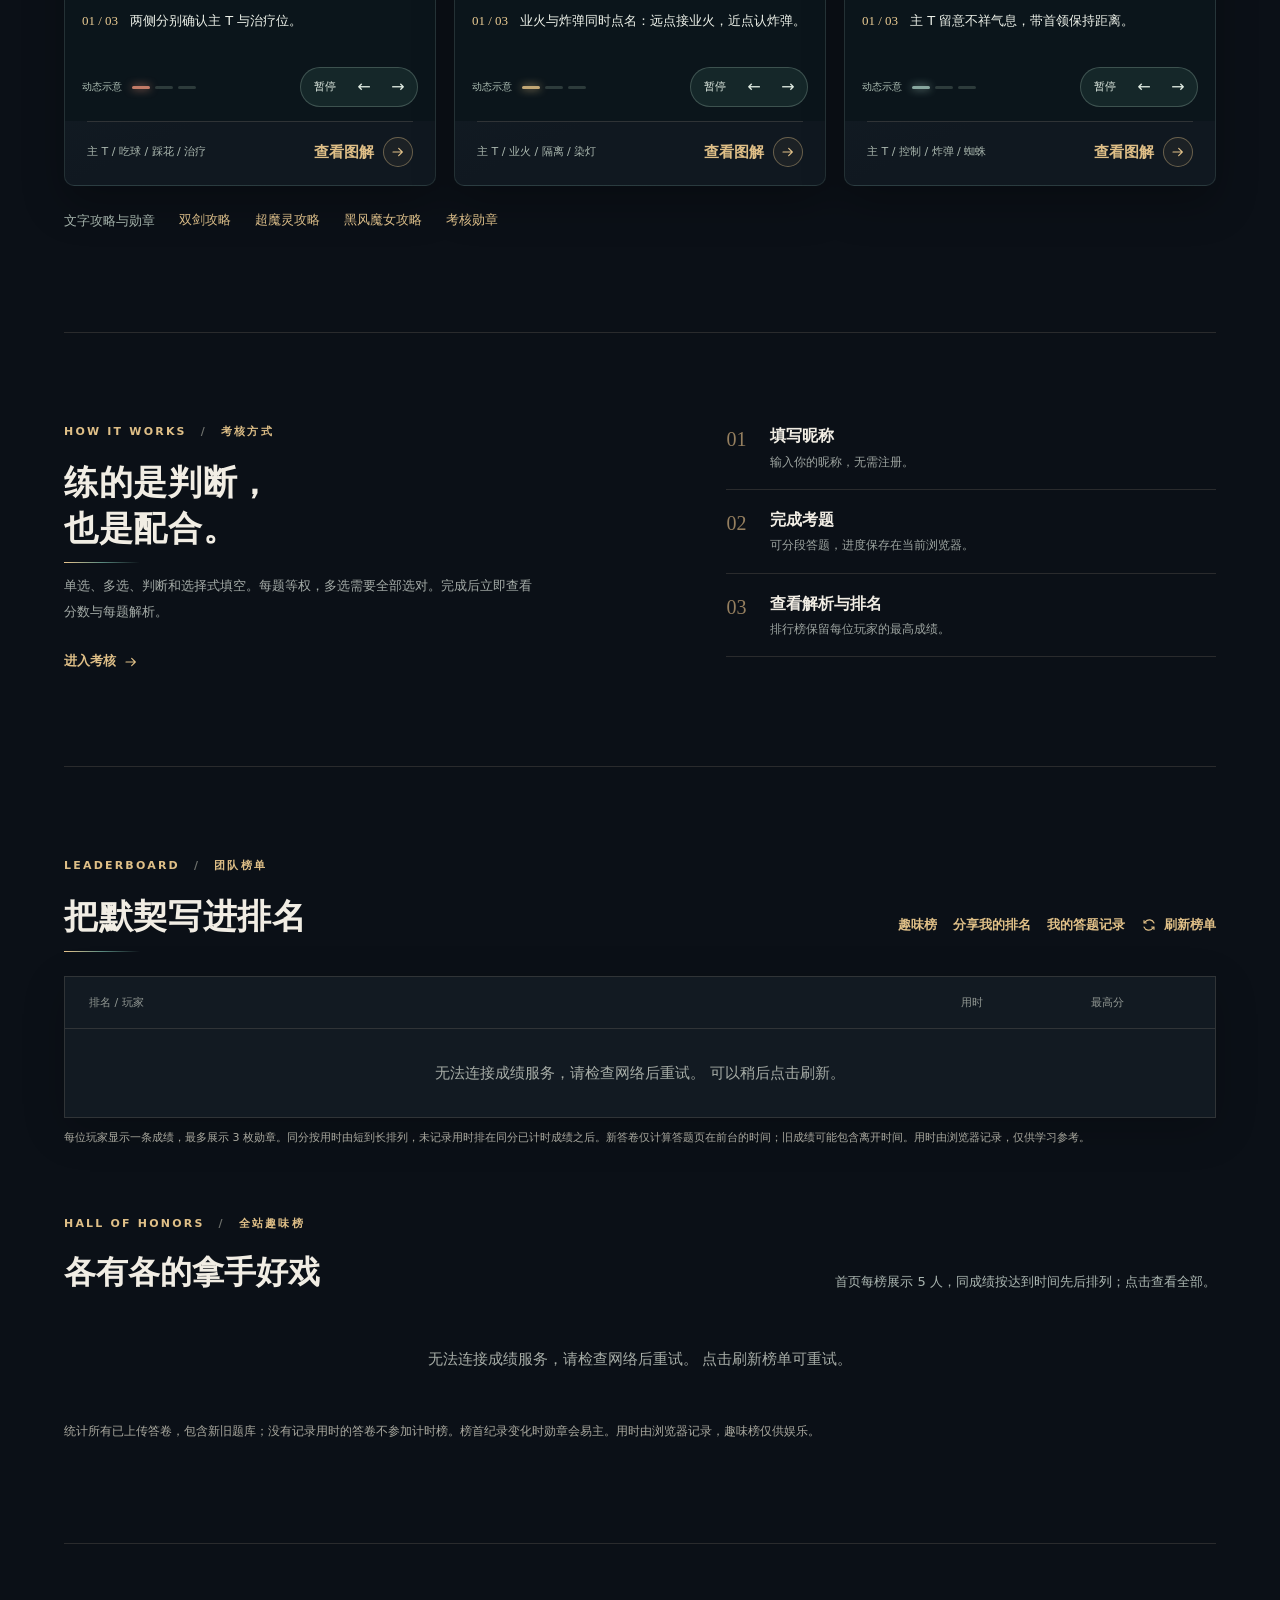
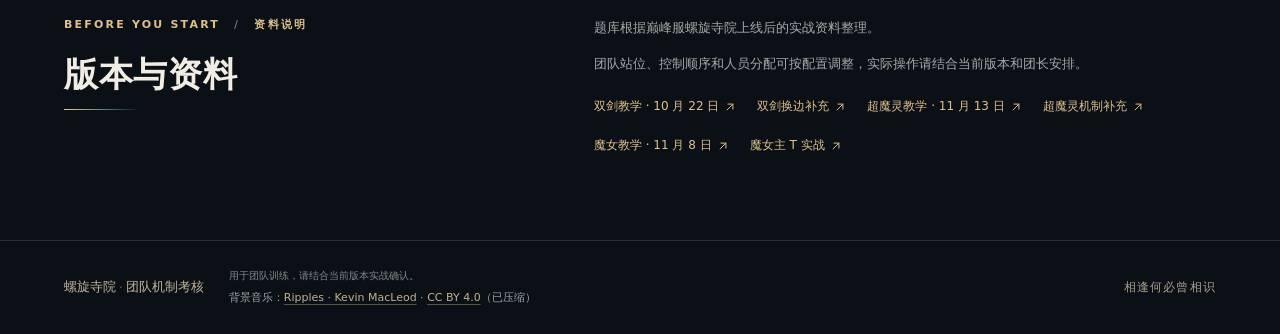
==== commit adaeca12: "Fix admin reload and honor list presentation" ====
--- a/index.html
+++ b/index.html
@@ -800,32 +800,53 @@
 .honor-holders { display: flex; flex-wrap: wrap; align-items: center; justify-content: space-between; gap: 6px 10px; }
 .honor-holders button { border: 0; padding: 3px 0; color: #ead2a4; background: none; font-size: 12px; font-weight: 700; white-space: nowrap; }
 .honor-holders button:hover { color: #fff0cc; text-decoration: underline; }
-.honor-dialog { width: min(650px, calc(100vw - 28px)); max-height: min(90vh, 850px); }
-.honor-dialog-description, .honor-history-note { margin: 10px 0; color: #b7c3bd; font-size: 13px; line-height: 1.65; }
-.honor-history-note { color: #9eada6; font-size: 12px; }
-.honor-detail-tabs { display: flex; gap: 6px; padding: 4px; margin: 16px 0 10px; border-radius: 8px; background: #101b21; }
-.honor-detail-tabs button { flex: 1; min-height: 38px; border: 0; border-radius: 6px; color: #aebdb6; background: transparent; font-weight: 650; }
-.honor-detail-tabs button[aria-pressed="true"] { color: #f2d29b; background: #394035; box-shadow: inset 0 0 0 1px #b89e71; }
-.honor-detail-status { display: block; min-height: 25px; color: #e4c995; font-size: 12px; }
-.honor-detail-list { max-height: min(44vh, 430px); min-height: 100px; overflow-y: auto; overscroll-behavior: contain; list-style: none; margin: 4px 0 14px; padding: 0; border-top: 1px solid #ffffff16; }
-.honor-detail-list li { display: flex; align-items: center; gap: 12px; min-height: 62px; padding: 10px 4px; border-bottom: 1px solid #ffffff12; }
-.honor-detail-rank { width: 28px; flex: none; text-align: center; color: #e8c78e; font: 16px Georgia, serif; }
+.honor-dialog { width: min(680px, calc(100vw - 28px)); max-height: min(850px, calc(100dvh - 28px)); padding: 28px; border: 1px solid #a08f685e; border-radius: 16px; background: radial-gradient(ellipse at 100% 0, #826d3e23, transparent 42%), linear-gradient(155deg, #1b2d2d, #121e25 75%); box-shadow: 0 24px 80px #000b; }
+.honor-dialog[open] { display: flex; flex-direction: column; overflow: hidden; }
+.honor-dialog > :not(.honor-detail-list) { flex-shrink: 0; }
+.honor-dialog .close-button { width: 36px; height: 36px; display: grid; place-items: center; border-radius: 9px; color: #afc1b7; }
+.honor-dialog .close-button:hover { color: #f5dfb6; background: #ffffff0c; }
+.honor-dialog-description, .honor-history-note { margin: 8px 0 0; color: #bbc9c0; font-size: 13px; line-height: 1.6; }
+.honor-history-note { color: #99ada2; font-size: 12px; }
+.honor-detail-tabs { display: flex; gap: 4px; padding: 4px; margin: 18px 0 4px; border: 1px solid #a9c7ad20; border-radius: 10px; background: #0c1a1e; }
+.honor-detail-tabs button { flex: 1; min-height: 40px; border: 0; border-radius: 7px; color: #a9bdb1; background: transparent; font-weight: 650; }
+.honor-detail-tabs button[aria-pressed="true"] { color: #f5dba9; background: #3b4939; box-shadow: inset 0 0 0 1px #bd9f69; }
+.honor-detail-status { display: block; margin: 14px 0 8px; color: #e8cb95; font-size: 12px; font-weight: 600; }
+.honor-detail-list { display: flex; flex: 0 1 auto; flex-direction: column; gap: 6px; min-height: 0; max-height: none; overflow-y: auto; overscroll-behavior: contain; scrollbar-width: thin; scrollbar-color: #6d8274 transparent; list-style: none; margin: 0; padding: 0 4px 0 0; }
+.honor-detail-list li { display: flex; flex: none; align-items: center; gap: 12px; min-height: 65px; padding: 11px 13px; border: 1px solid #a7c0a623; border-radius: 9px; background: #0c191dcc; }
+.honor-detail-rank { width: 30px; height: 30px; flex: none; display: grid; place-items: center; border-radius: 9px; color: #efd19a; background: #dfbd7d19; font: 16px Georgia, serif; }
 .honor-detail-person { min-width: 0; flex: 1; }
 .honor-detail-person strong, .honor-detail-person small { display: block; overflow: hidden; text-overflow: ellipsis; white-space: nowrap; }
-.honor-detail-person small { color: #96a8a1; font-size: 11px; }
-.honor-detail-list li > small { flex: none; padding: 3px 7px; border-radius: 20px; color: #aebcb6; background: #293638; font-size: 11px; white-space: nowrap; }
-.honor-detail-list li > small.is-current { color: #e9d29f; background: #51462f; }
-.honor-detail-value { display: grid; flex: none; gap: 2px; text-align: right; color: #f0debf; font-size: 13px; }
-.honor-achieved { color: #91a49d; font-size: 11px; }
+.honor-detail-person strong { color: #edf2e9; font-size: 14px; }
+.honor-detail-person small { margin-top: 2px; color: #91a99e; font-size: 11px; }
+.honor-detail-list li > small { flex: none; padding: 3px 9px; border-radius: 20px; color: #b2c1b6; background: #2a3d39; font-size: 11px; white-space: nowrap; }
+.honor-detail-list li > small.is-current { color: #f0d9aa; background: #5b4b2e; }
+.honor-detail-value { display: grid; flex: none; gap: 3px; text-align: right; color: #f2dfbc; font-size: 13px; }
+.honor-achieved { color: #91a99e; font-size: 11px; white-space: nowrap; }
 .honor-detail-list .honor-detail-empty { justify-content: center; color: #a8b6af; }
-.honor-detail-pages { display: flex; align-items: center; justify-content: center; gap: 16px; color: #b9c8c0; font-size: 12px; }
-.honor-detail-pages button { min-height: 38px; padding: 6px 14px; border: 1px solid #53635f; border-radius: 6px; color: #eed6aa; background: #14252a; }
+.honor-detail-pages { display: flex; align-items: center; justify-content: center; gap: 16px; padding-top: 16px; color: #b9c8c0; font-size: 12px; }
+.honor-detail-pages button { min-height: 38px; padding: 6px 15px; border: 1px solid #78958860; border-radius: 8px; color: #eed6aa; background: #1c3431; }
+.honor-detail-pages button:not(:disabled):hover { border-color: #c9b07a; background: #304a3d; }
 .honor-detail-pages button:disabled { opacity: .4; }
 @media (max-width: 560px) {
   .honor-dialog { padding: 18px; }
-  .honor-detail-list li { gap: 7px; }
-  .honor-detail-list li > small { padding: 3px 5px; }
+  .honor-detail-tabs { margin-top: 12px; }
+  .honor-detail-status { margin: 10px 0 7px; }
+  .honor-detail-list li { gap: 6px 9px; padding: 10px; }
+  .honor-detail-list .honor-detail-row--history { display: grid; grid-template-columns: minmax(0, 1fr) auto; }
+  .honor-detail-row--history > small { grid-column: 1; grid-row: 2; justify-self: start; }
+  .honor-detail-row--history .honor-detail-value { grid-column: 2; grid-row: 1 / span 2; }
   .honor-detail-value { font-size: 12px; }
+  .honor-achieved { font-size: 10px; }
+  .honor-detail-pages { padding-top: 12px; }
+}
+@media (max-height: 500px) {
+  .honor-dialog { padding-top: 14px; padding-bottom: 14px; }
+  .honor-dialog .dialog-top .eyebrow { margin-bottom: 2px; }
+  .honor-dialog-description, .honor-history-note { margin-top: 4px; line-height: 1.4; }
+  .honor-detail-tabs { margin-top: 8px; }
+  .honor-detail-tabs button { min-height: 32px; }
+  .honor-detail-status { margin: 7px 0; }
+  .honor-detail-pages { padding-top: 8px; }
 }
 
 .badge-people { color: #a6b9b3; font-size: 12px; line-height: 1.5; }
@@ -1883,7 +1904,15 @@
   <dialog id="transfer-dialog" aria-labelledby="transfer-title"><div class="dialog-top"><div><p class="eyebrow">TRANSFER</p><h2 id="transfer-title">转移本机资料</h2></div><button class="close-button" type="button" data-action="close-transfer" aria-label="关闭"><svg class="icon" aria-hidden="true"><use href="#icon-close"/></svg></button></div><output id="transfer-description" class="muted" aria-live="polite">正在读取原网址的资料…</output><p id="transfer-detail" class="profile-note"></p><p id="transfer-error" class="error-text" role="alert"></p><div class="dialog-actions"><button id="transfer-confirm" class="btn btn-primary" type="button" data-action="confirm-transfer" hidden>确认转移并上传</button><button class="btn btn-ghost" type="button" data-action="close-transfer">取消</button></div></dialog>
   <dialog id="backup-dialog" class="social-confirm-dialog" aria-labelledby="backup-title"><div class="dialog-top"><h2 id="backup-title">备份本机资料</h2><button class="close-button" type="button" data-action="close-backup" aria-label="关闭"><svg class="icon" aria-hidden="true"><use href="#icon-close"/></svg></button></div><p class="muted">备份文件包含可修改资料的身份信息，请妥善保管，不要发送给他人。</p><div class="dialog-actions"><button class="btn btn-ghost" type="button" data-action="close-backup">取消</button><button class="btn btn-primary" type="button" data-action="confirm-download-transfer">下载备份</button></div></dialog>
   <dialog id="diagram-dialog" class="diagram-dialog" aria-labelledby="diagram-dialog-title"><div class="dialog-top"><div><p class="eyebrow">TACTICAL MAP</p><h2 id="diagram-dialog-title">放大查看示意图</h2></div><button class="close-button" type="button" data-action="close-diagram" aria-label="关闭"><svg class="icon" aria-hidden="true"><use href="#icon-close"/></svg></button></div><p class="diagram-dialog-hint">手机可左右滑动查看完整图解。</p><div id="diagram-dialog-content" class="diagram-dialog-content"></div></dialog>
-  <dialog id="honor-dialog" class="honor-dialog" aria-labelledby="honor-dialog-title"><div class="dialog-top"><div><p class="eyebrow">HALL OF HONORS</p><h2 id="honor-dialog-title">趣味榜</h2></div><button class="close-button" type="button" data-action="close-honor-detail" aria-label="关闭"><svg class="icon" aria-hidden="true"><use href="#icon-close"/></svg></button></div><p id="honor-detail-description" class="honor-dialog-description"></p><div class="honor-detail-tabs" aria-label="查看趣味榜"><button type="button" data-action="honor-mode" data-mode="history" aria-pressed="true">历史获得者</button><button type="button" data-action="honor-mode" data-mode="current" aria-pressed="false">当前排名</button></div><p class="honor-history-note">历史名单按现存答卷推算，并包含之后的纪录留档；旧答卷没有完成时间时使用上传时间，已删除的记录无法还原。并列榜首都获得勋章，纪录被超越后会让出。</p><output id="honor-detail-status" class="honor-detail-status" aria-live="polite"></output><ol id="honor-detail-list" class="honor-detail-list"></ol><div class="honor-detail-pages"><button id="honor-detail-prev" type="button" data-action="honor-prev">上一页</button><span id="honor-detail-page"></span><button id="honor-detail-next" type="button" data-action="honor-next">下一页</button></div></dialog>
+  <dialog id="honor-dialog" class="honor-dialog" aria-labelledby="honor-dialog-title">
+    <div class="dialog-top"><div><p class="eyebrow">HALL OF HONORS</p><h2 id="honor-dialog-title">趣味榜</h2></div><button class="close-button" type="button" data-action="close-honor-detail" aria-label="关闭"><svg class="icon" aria-hidden="true"><use href="#icon-close"/></svg></button></div>
+    <p id="honor-detail-description" class="honor-dialog-description"></p>
+    <div class="honor-detail-tabs" aria-label="查看趣味榜"><button type="button" data-action="honor-mode" data-mode="history" aria-pressed="true">历史获得者</button><button type="button" data-action="honor-mode" data-mode="current" aria-pressed="false">当前排名</button></div>
+    <p id="honor-detail-note" class="honor-history-note"></p>
+    <output id="honor-detail-status" class="honor-detail-status" aria-live="polite"></output>
+    <ol id="honor-detail-list" class="honor-detail-list" tabindex="0" aria-label="趣味榜名单"></ol>
+    <div class="honor-detail-pages"><button id="honor-detail-prev" type="button" data-action="honor-prev">上一页</button><span id="honor-detail-page"></span><button id="honor-detail-next" type="button" data-action="honor-next">下一页</button></div>
+  </dialog>
   <dialog id="social-dialog" class="social-dialog" aria-labelledby="social-title">
     <div class="dialog-top"><div><p class="eyebrow">PLAYER NOTES <span class="slash">/</span> 榜单互动</p><h2 id="social-title">玩家互动</h2><small id="social-player-number" class="muted"></small></div><button class="close-button" type="button" data-action="social-close" aria-label="关闭"><svg class="icon" aria-hidden="true"><use href="#icon-close"/></svg></button></div>
     <p class="social-section-label">收到的表情</p><div class="social-reaction-bar"><div id="social-reaction-summary" class="social-reaction-summary"></div><button id="social-add-reaction" type="button" data-action="social-toggle-picker" aria-expanded="false" aria-controls="social-reactions" hidden>＋ 添加表情</button></div>
@@ -6965,6 +6994,12 @@
       }
     }
   }
+  const honorDate = new Intl.DateTimeFormat('zh-CN', {timeZone:'Asia/Shanghai',year:'numeric',month:'2-digit',day:'2-digit',hour:'2-digit',minute:'2-digit',hour12:false});
+  function updateHonorDetailNote() {
+    $('honor-detail-note').textContent = honorDetailMode === 'history'
+      ? '按首次获得时间从新到旧；缺少完成时间时使用上传时间，仅有留档时使用记录时间。缺失或已删除的记录无法还原。'
+      : '显示符合本榜条件的已上传身份；每个身份只列一次，按成绩排列。';
+  }
   async function loadHonorDetail(page = 1) {
     const requestId = ++honorDetailRequest;
     const badge = honorDetailBadge;
@@ -6981,15 +7016,16 @@
       $('honor-detail-description').textContent = data.badge.description;
       $('honor-detail-status').textContent = mode === 'history'
         ? `共 ${data.total} 人曾达成 · 其中 ${data.holderCount} 人当前持有`
-        : `共 ${data.total} 人上榜 · ${data.holderCount} 人并列榜首；同成绩按达到时间先后排列`;
+        : `共 ${data.total} 人上榜 · ${data.holderCount} 人当前位列榜首`;
       $('honor-detail-list').innerHTML = data.entries.length ? data.entries.map(entry => {
         const number = formatPlayerNumber(entry.playerNumber);
         const value = entry.recordedOnly ? '纪录已留档' : data.valueType === 'time' ? formatDuration(entry.value) : `${entry.value} 次`;
         const rank = mode === 'current' ? `<span class="honor-detail-rank">${entry.rank}</span>` : '';
         const status = mode === 'history' ? `<small class="${entry.current ? 'is-current' : ''}">${entry.current ? '当前持有' : '曾经获得'}</small>` : '';
-        const time = mode === 'history' ? `<span class="honor-achieved">${new Date(entry.achievedAt).toLocaleDateString('zh-CN')} ${entry.recordedOnly ? '记录时间' : '首次达成'}</span>` : '';
-        return `<li>${rank}<span class="honor-detail-person"><strong>${escape(entry.nickname)}</strong><small>${escape(number)}</small></span>${status}<span class="honor-detail-value"><strong>${mode === 'history' && !entry.recordedOnly ? '当时 ' : ''}${escape(value)}</strong>${time}</span></li>`;
+        const time = mode === 'history' ? `<span class="honor-achieved">${honorDate.format(entry.achievedAt)} ${entry.recordedOnly ? '记录时间' : '首次达成'}</span>` : '';
+        return `<li class="honor-detail-row--${mode}">${rank}<span class="honor-detail-person"><strong>${escape(entry.nickname)}</strong><small>${escape(number)}</small></span>${status}<span class="honor-detail-value"><strong>${mode === 'history' && !entry.recordedOnly ? '当时 ' : ''}${escape(value)}</strong>${time}</span></li>`;
       }).join('') : '<li class="honor-detail-empty">暂无符合条件的记录。</li>';
+      $('honor-detail-list').scrollTop = 0;
       $('honor-detail-page').textContent = `第 ${honorDetailPage} / ${honorDetailPages} 页`;
       $('honor-detail-prev').disabled = honorDetailPage <= 1;
       $('honor-detail-next').disabled = honorDetailPage >= honorDetailPages;
@@ -7001,6 +7037,7 @@
   function showHonorDetail(badge) {
     honorDetailBadge = badge;
     honorDetailMode = 'history';
+    updateHonorDetailNote();
     honorDetailPage = honorDetailPages = 1;
     $('honor-detail-list').replaceChildren();
     $('honor-detail-page').textContent = '';
@@ -7860,6 +7897,7 @@
       const mode = target.dataset.mode;
       if (!['history', 'current'].includes(mode) || mode === honorDetailMode) return;
       honorDetailMode = mode;
+      updateHonorDetailNote();
       $('honor-dialog').querySelectorAll('[data-mode]').forEach(button => button.setAttribute('aria-pressed', String(button.dataset.mode === mode)));
       $('honor-detail-list').replaceChildren();
       void loadHonorDetail();
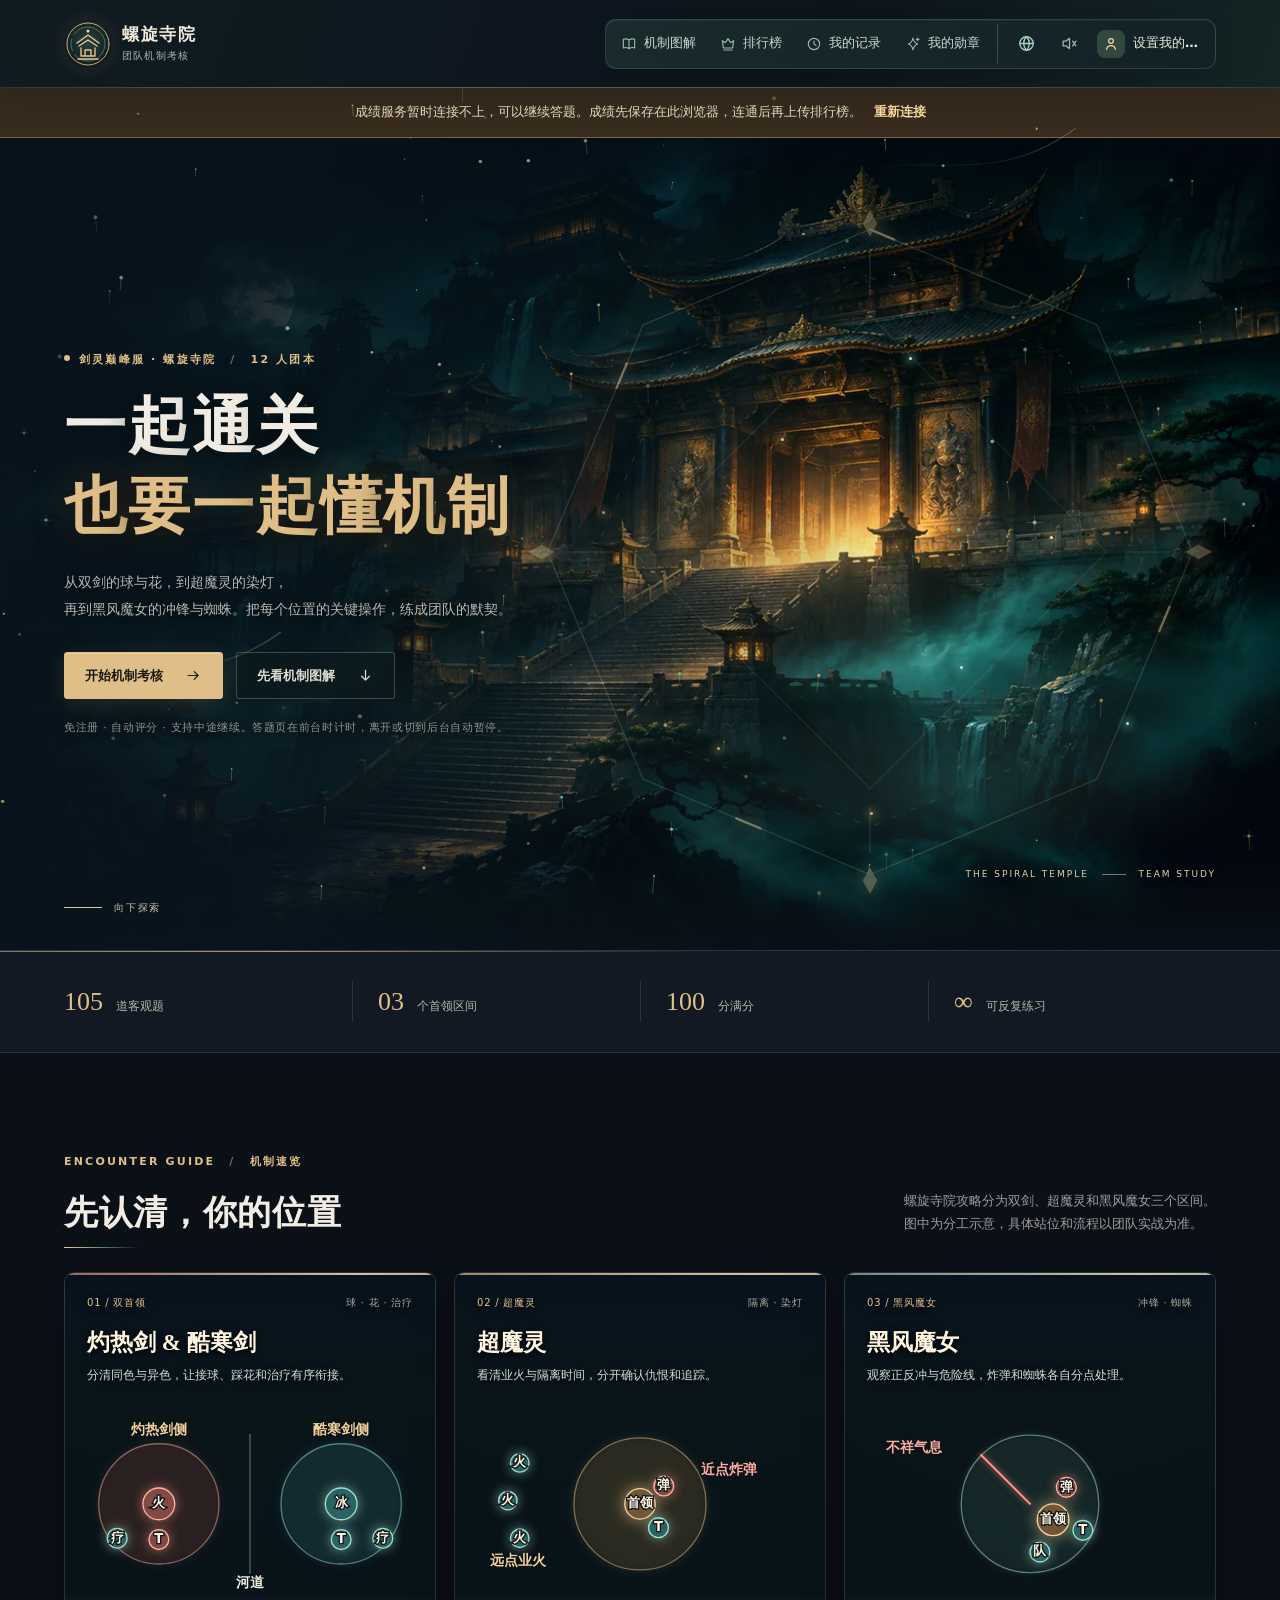
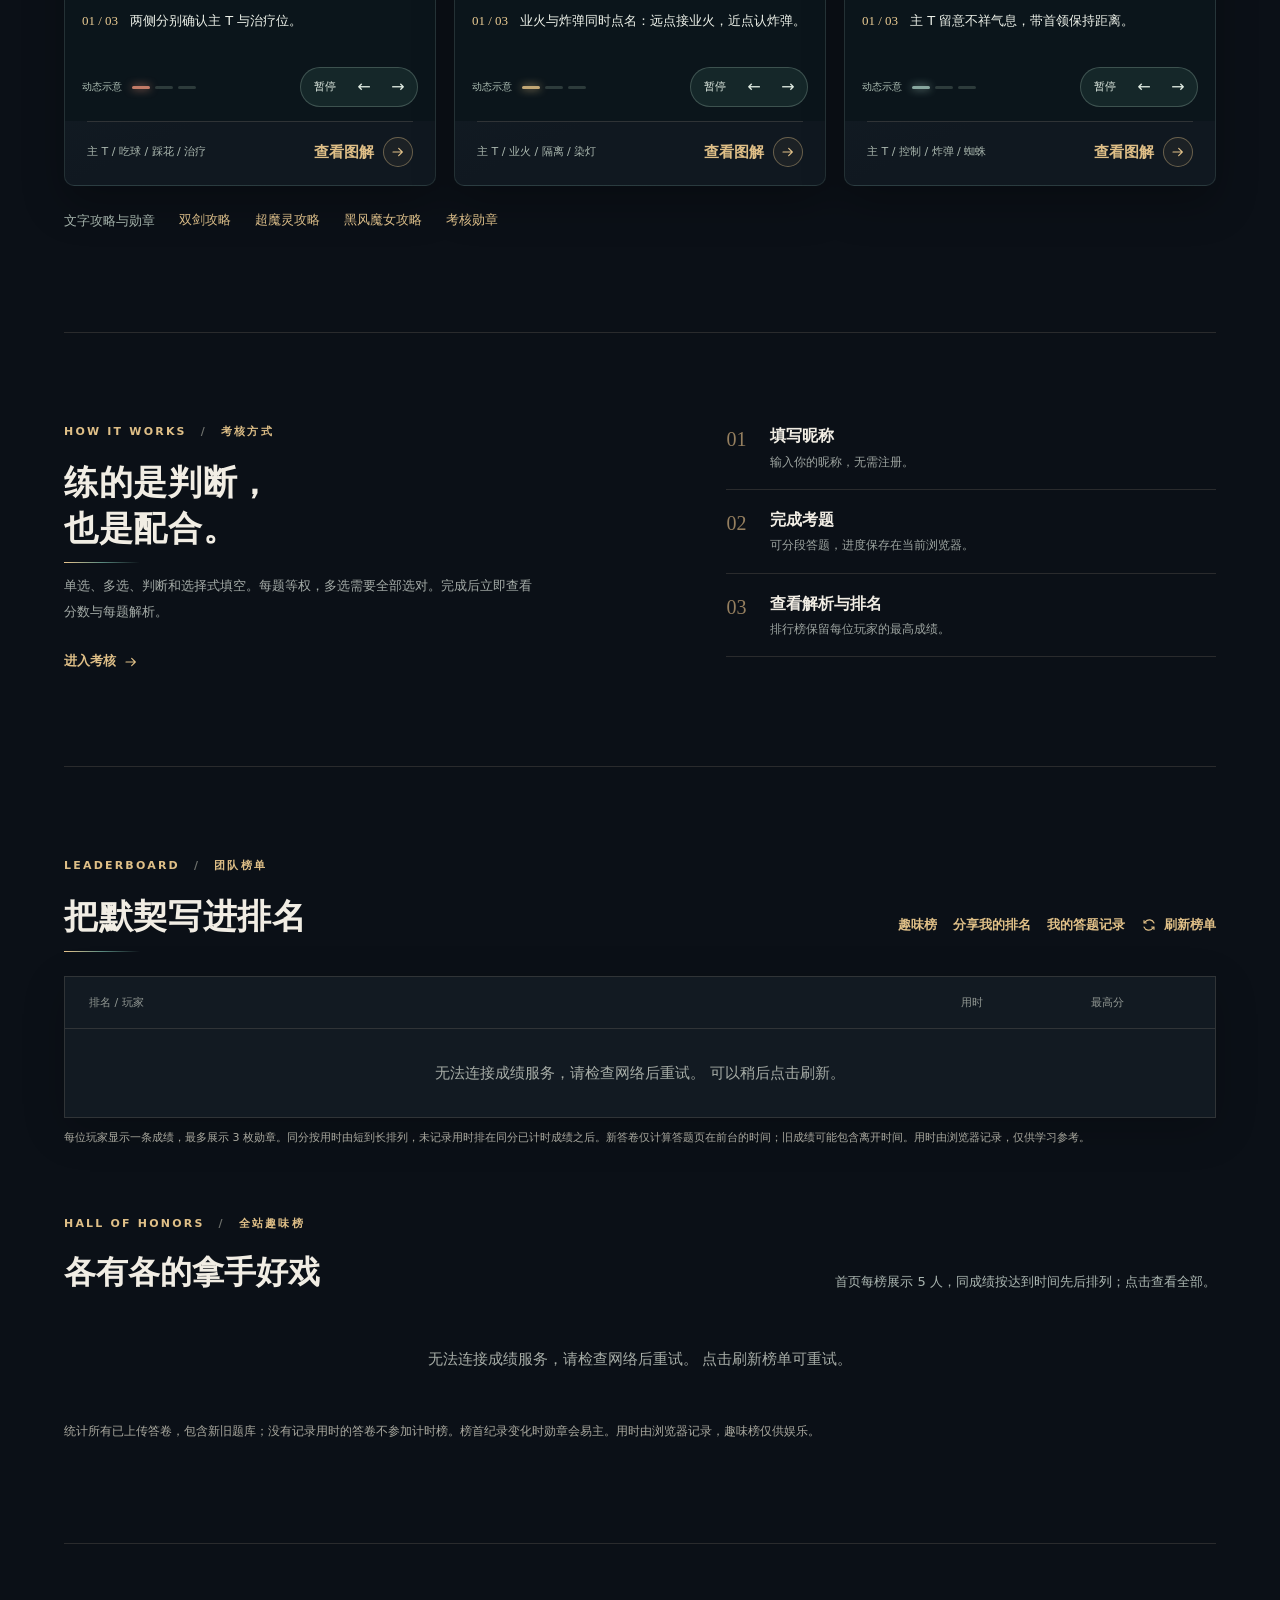
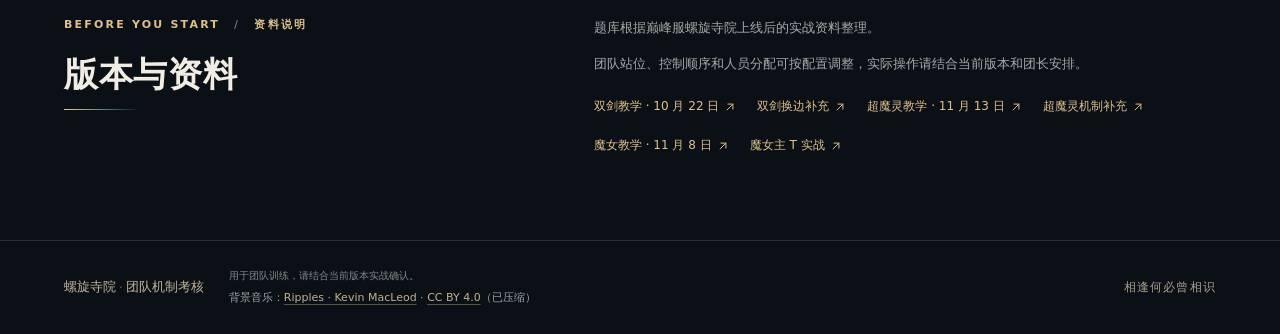
==== commit c0256a56: "Replace click fragments with fluid splash" ====
--- a/index.html
+++ b/index.html
@@ -8055,7 +8055,6 @@
   const hero = document.getElementById('home');
   const heroArt = document.querySelector('.hero-art');
   const pointer = {x: -1000, y: -1000, last: -Infinity};
-  const fragments = [];
   let particles = [], width = 0, height = 0, frame = null, previous = 0;
 
   function resize() {
@@ -8141,22 +8140,6 @@
       }
     }
 
-    for (let i = fragments.length - 1; i >= 0; i--) {
-      const piece = fragments[i], age = now - piece.started;
-      if (age >= 900) { fragments.splice(i, 1); continue; }
-      piece.x += piece.vx * delta;
-      piece.y += piece.vy * delta;
-      piece.vy += 35 * delta;
-      const alpha = .8 * (1 - age / 900), size = piece.size * (1 - age / 1200);
-      context.fillStyle = `rgba(${piece.color},${alpha})`;
-      context.beginPath();
-      context.moveTo(piece.x, piece.y - size * 2);
-      context.lineTo(piece.x + size, piece.y);
-      context.lineTo(piece.x, piece.y + size * 2);
-      context.lineTo(piece.x - size, piece.y);
-      context.closePath();
-      context.fill();
-    }
     frame = requestAnimationFrame(draw);
   }
 
@@ -8166,7 +8149,6 @@
     previous = 0;
     if (preference.matches || document.hidden) {
       context.clearRect(0, 0, width, height);
-      fragments.length = 0;
       heroArt?.style.removeProperty('--depth-x');
       heroArt?.style.removeProperty('--depth-y');
     } else frame = requestAnimationFrame(draw);
@@ -8206,16 +8188,6 @@
     if (card && (!(event.relatedTarget instanceof Node) || !card.contains(event.relatedTarget))) {
       card.style.removeProperty('--tilt-x'); card.style.removeProperty('--tilt-y');
     }
-  }, {passive: true});
-  window.addEventListener('pointerdown', event => {
-    if (preference.matches || event.target.closest?.('a, button, input, textarea, select, summary, dialog')) return;
-    const now = performance.now();
-    for (let i = 0; i < 10; i++) {
-      const angle = i * Math.PI * 2 / 10 + Math.random() * .3, speed = 30 + Math.random() * 65;
-      fragments.push({x:event.clientX, y:event.clientY, vx:Math.cos(angle) * speed, vy:Math.sin(angle) * speed - 15,
-        size:1.2 + Math.random() * 1.5, started:now, color:i % 2 ? '147,220,199' : '242,201,133'});
-    }
-    if (fragments.length > 50) fragments.splice(0, fragments.length - 50);
   }, {passive: true});
   document.addEventListener('visibilitychange', update);
   if (preference.addEventListener) preference.addEventListener('change', update);
@@ -8401,7 +8373,8 @@
   const canvas = document.getElementById('splash-cursor');
   const hero = document.getElementById('home');
   const home = document.getElementById('home-view');
-  if (!canvas || !hero || !home || !window.matchMedia) return;
+  const shell = document.querySelector('.site-shell');
+  if (!canvas || !hero || !home || !shell || !window.matchMedia) return;
 
   const motion = matchMedia('(prefers-reduced-motion: reduce)');
   const finePointer = matchMedia('(pointer: fine)');
@@ -8410,13 +8383,13 @@
   let pointer = null, touch = null, resizeFrame = 0;
 
   function visible() {
-    return !document.hidden && !motion.matches && !home.hidden &&
-      !home.classList.contains('hidden');
-  }
-  function inside(event) {
-    if (!home.contains(event.target) || event.clientX < 0 || event.clientX > innerWidth ||
+    return !document.hidden && !motion.matches;
+  }
+  function inside(event, isPress = false) {
+    if (!shell.contains(event.target) || event.clientX < 0 || event.clientX > innerWidth ||
         event.clientY < 0 || event.clientY > innerHeight ||
-        event.target.closest?.('button, a, input, textarea, select, dialog, [contenteditable="true"]')) return null;
+        event.target.closest?.('input, textarea, select, dialog, [contenteditable]:not([contenteditable="false"])') ||
+        (!isPress && event.target.closest?.('button, a, summary'))) return null;
     return {x:event.clientX / innerWidth, y:1 - event.clientY / innerHeight};
   }
   const clamp = (v, lo, hi) => Math.max(lo, Math.min(hi, v));
@@ -8654,7 +8627,7 @@
     function splat(input) {
       const u = bind('splat');
       gl.uniform1f(u.aspect, canvas.width / canvas.height);
-      gl.uniform1f(u.radius, .0017 * Math.max(1, canvas.width / canvas.height));
+      gl.uniform1f(u.radius, .0017 * Math.max(1, canvas.width / canvas.height) * input.radius);
       gl.uniform2f(u.point, input.x, input.y);
       gl.uniform1i(u.target, texture(velocity.read, 0));
       gl.uniform3f(u.color, input.dx, input.dy, 0);
@@ -8740,11 +8713,11 @@
     renderer.step(dt); renderer.render();
     frame = requestAnimationFrame(animate);
   }
-  function add(point, dx, dy, boost = 1) {
+  function add(point, dx, dy, boost = 1, radius = 1) {
     if (!renderer || !visible()) return;
     const phase = .5 + .5 * Math.sin(performance.now() / 2900);
     const color = [(.035 + .09 * phase) * boost, (.30 - .015 * phase) * boost, (.25 - .04 * phase) * boost];
-    inputs.push({x:point.x, y:point.y, dx:clamp(dx, -900, 900), dy:clamp(dy, -900, 900), color});
+    inputs.push({x:point.x, y:point.y, dx:clamp(dx, -900, 900), dy:clamp(dy, -900, 900), color, radius});
     if (inputs.length > 18) inputs.splice(0, inputs.length - 18);
     lastInput = performance.now();
     canvas.dataset.fluidActive = 'true';
@@ -8764,11 +8737,22 @@
     pointer = {...point, time:now};
   }
   function burst(point) {
-    for (let i = 0; i < 5; i++) {
-      const angle = i * Math.PI * 2 / 5;
-      add({x:point.x + Math.cos(angle) * .01, y:point.y + Math.sin(angle) * .01},
-        Math.cos(angle) * 120, Math.sin(angle) * 120, .55);
-    }
+    const reach = clamp(Math.min(innerWidth, innerHeight) * .055, 22, 52);
+    const rotation = Math.random() * Math.PI * 2;
+    add(point, 0, 0, 9, .85);
+    for (let i = 0; i < 8; i++) {
+      const angle = rotation + i * Math.PI / 4;
+      const x = Math.cos(angle), y = Math.sin(angle);
+      const distance = reach * (i % 2 ? 1 : .72);
+      const speed = i % 2 ? 260 : 200;
+      add({x:point.x + x * distance / innerWidth, y:point.y + y * distance / innerHeight},
+        x * speed - y * 60, y * speed + x * 60, 3.25, .22);
+    }
+  }
+
+  function attachCanvas() {
+    const parent = !home.hidden && !home.classList.contains('hidden') ? hero : shell;
+    if (canvas.parentElement !== parent) parent.appendChild(canvas);
   }
 
   canvas.addEventListener('webglcontextlost', event => { event.preventDefault(); stop(); renderer = null; });
@@ -8780,14 +8764,14 @@
   window.addEventListener('pointermove', move, {passive:true});
   window.addEventListener('pointerout', event => { if (!event.relatedTarget) pointer = null; }, {passive:true});
   window.addEventListener('pointerdown', event => {
-    const point = inside(event);
+    const point = inside(event, true);
     if (!point || !visible()) return;
     if (event.pointerType === 'touch') touch = {x:event.clientX, y:event.clientY, id:event.pointerId};
-    else burst(point);
+    else if (event.button === 0) burst(point);
   }, {passive:true});
   window.addEventListener('pointerup', event => {
     if (!touch || event.pointerId !== touch.id) return;
-    const point = inside(event);
+    const point = inside(event, true);
     if (point && Math.hypot(event.clientX - touch.x, event.clientY - touch.y) < 10) burst(point);
     touch = null;
   }, {passive:true});
@@ -8796,8 +8780,9 @@
   document.addEventListener('visibilitychange', () => { if (!visible()) stop(); });
   if (motion.addEventListener) motion.addEventListener('change', () => { if (!visible()) stop(); });
   else motion.addListener(() => { if (!visible()) stop(); });
-  if (window.MutationObserver) new MutationObserver(() => { if (!visible()) stop(); })
+  if (window.MutationObserver) new MutationObserver(attachCanvas)
     .observe(home, {attributes:true, attributeFilter:['class', 'hidden']});
+  attachCanvas();
 })();
 </script>
 </body>
